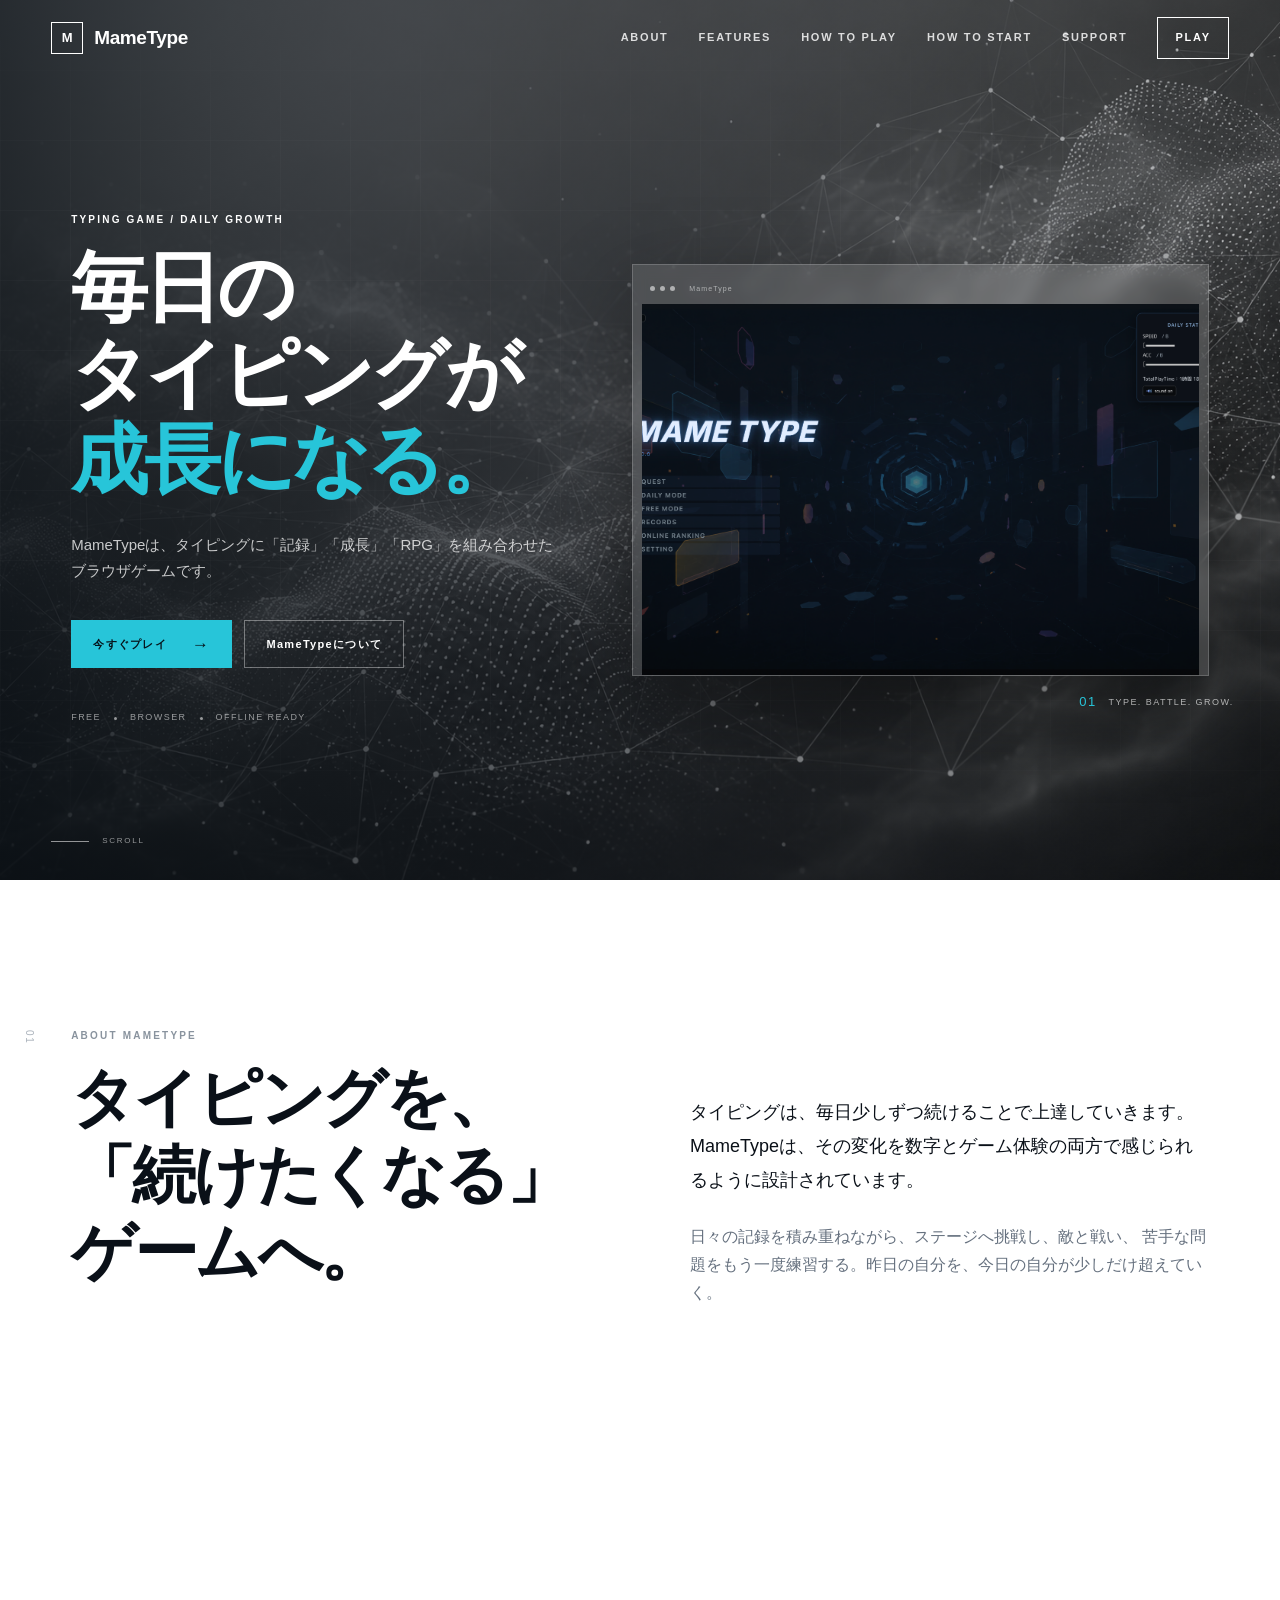
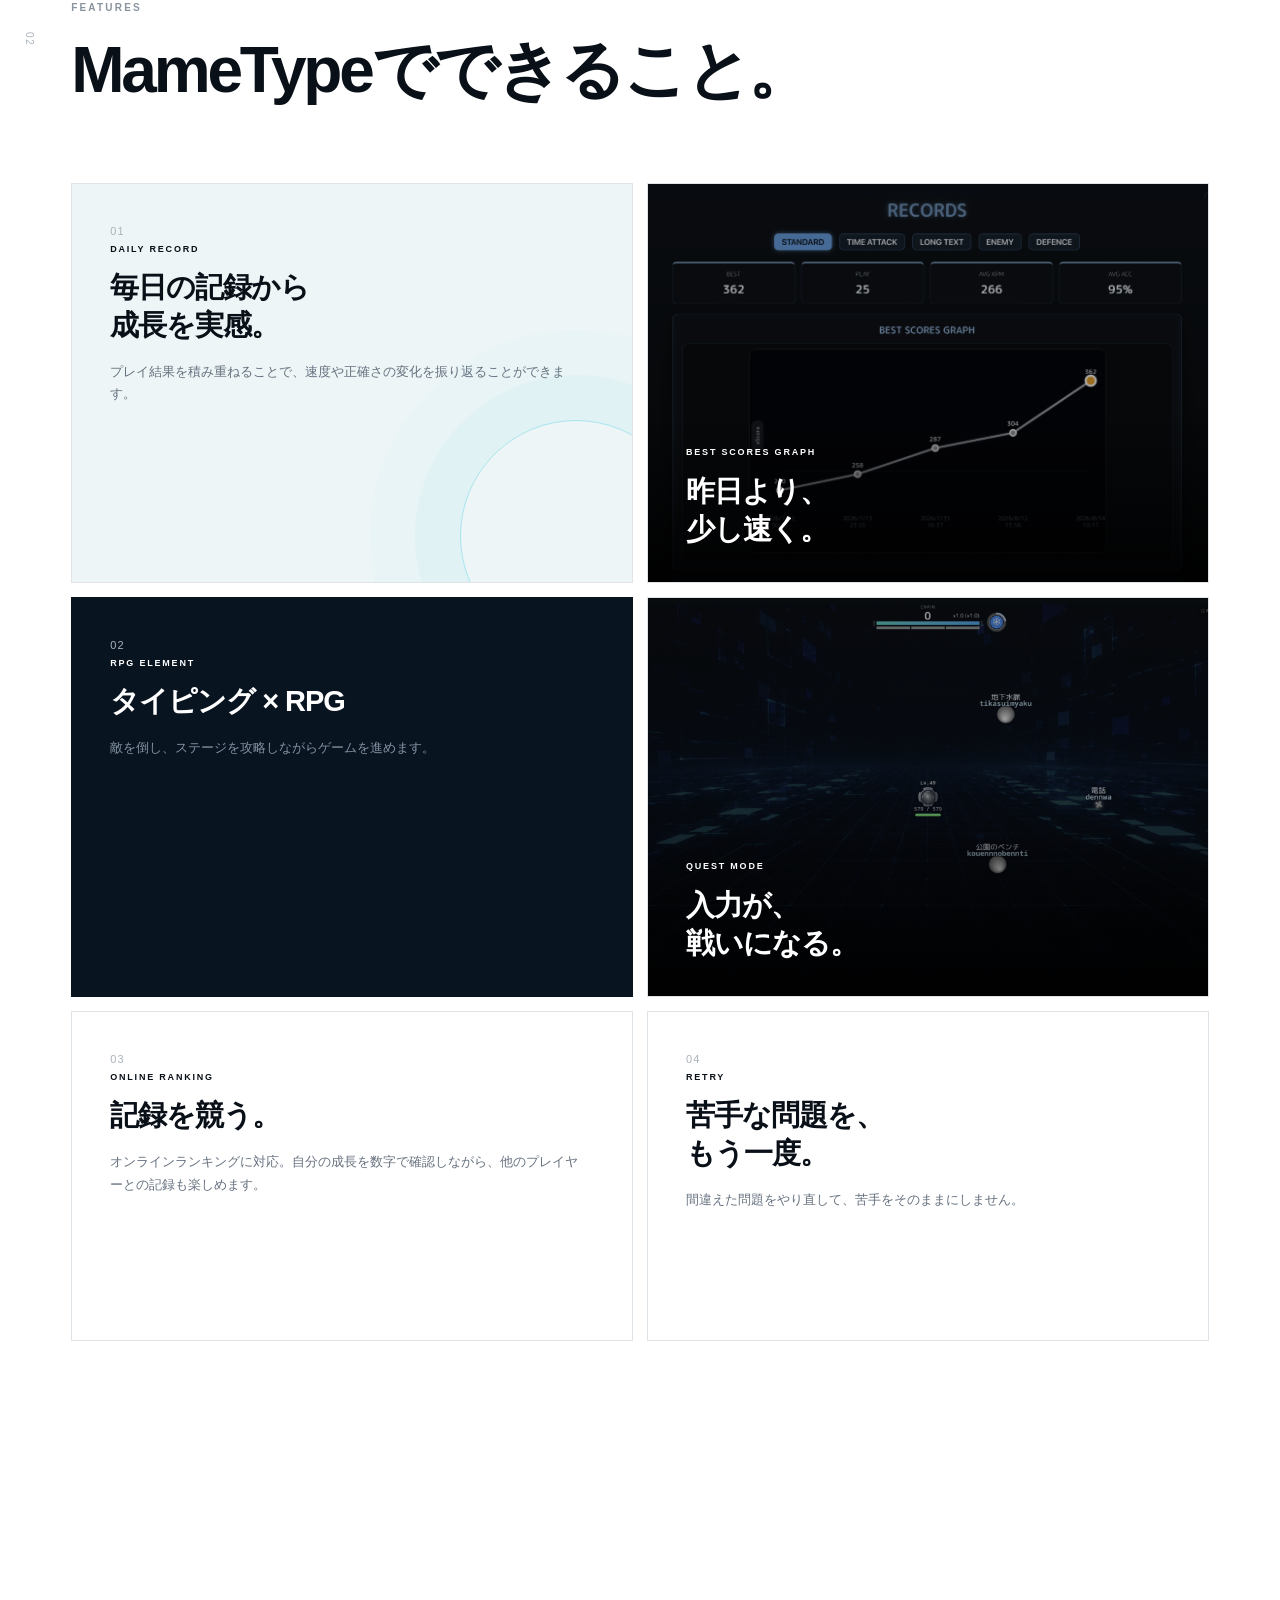
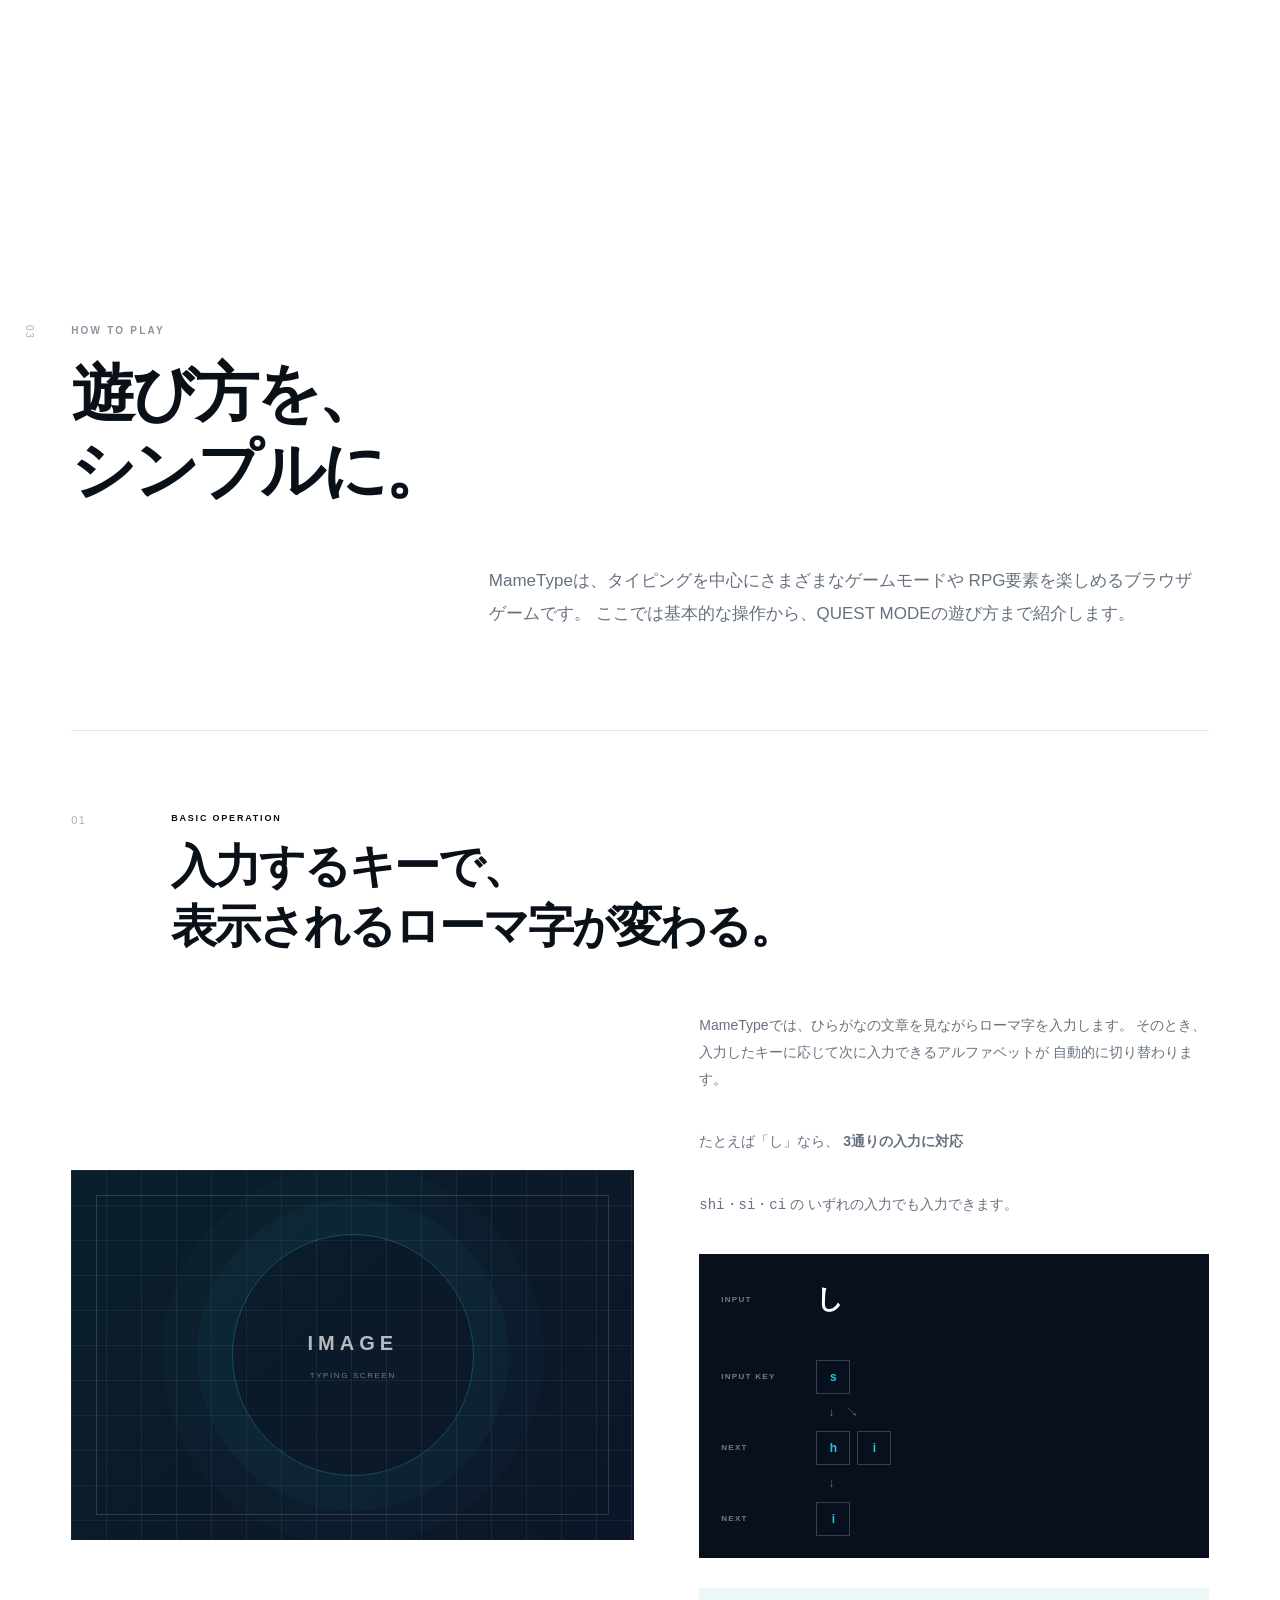
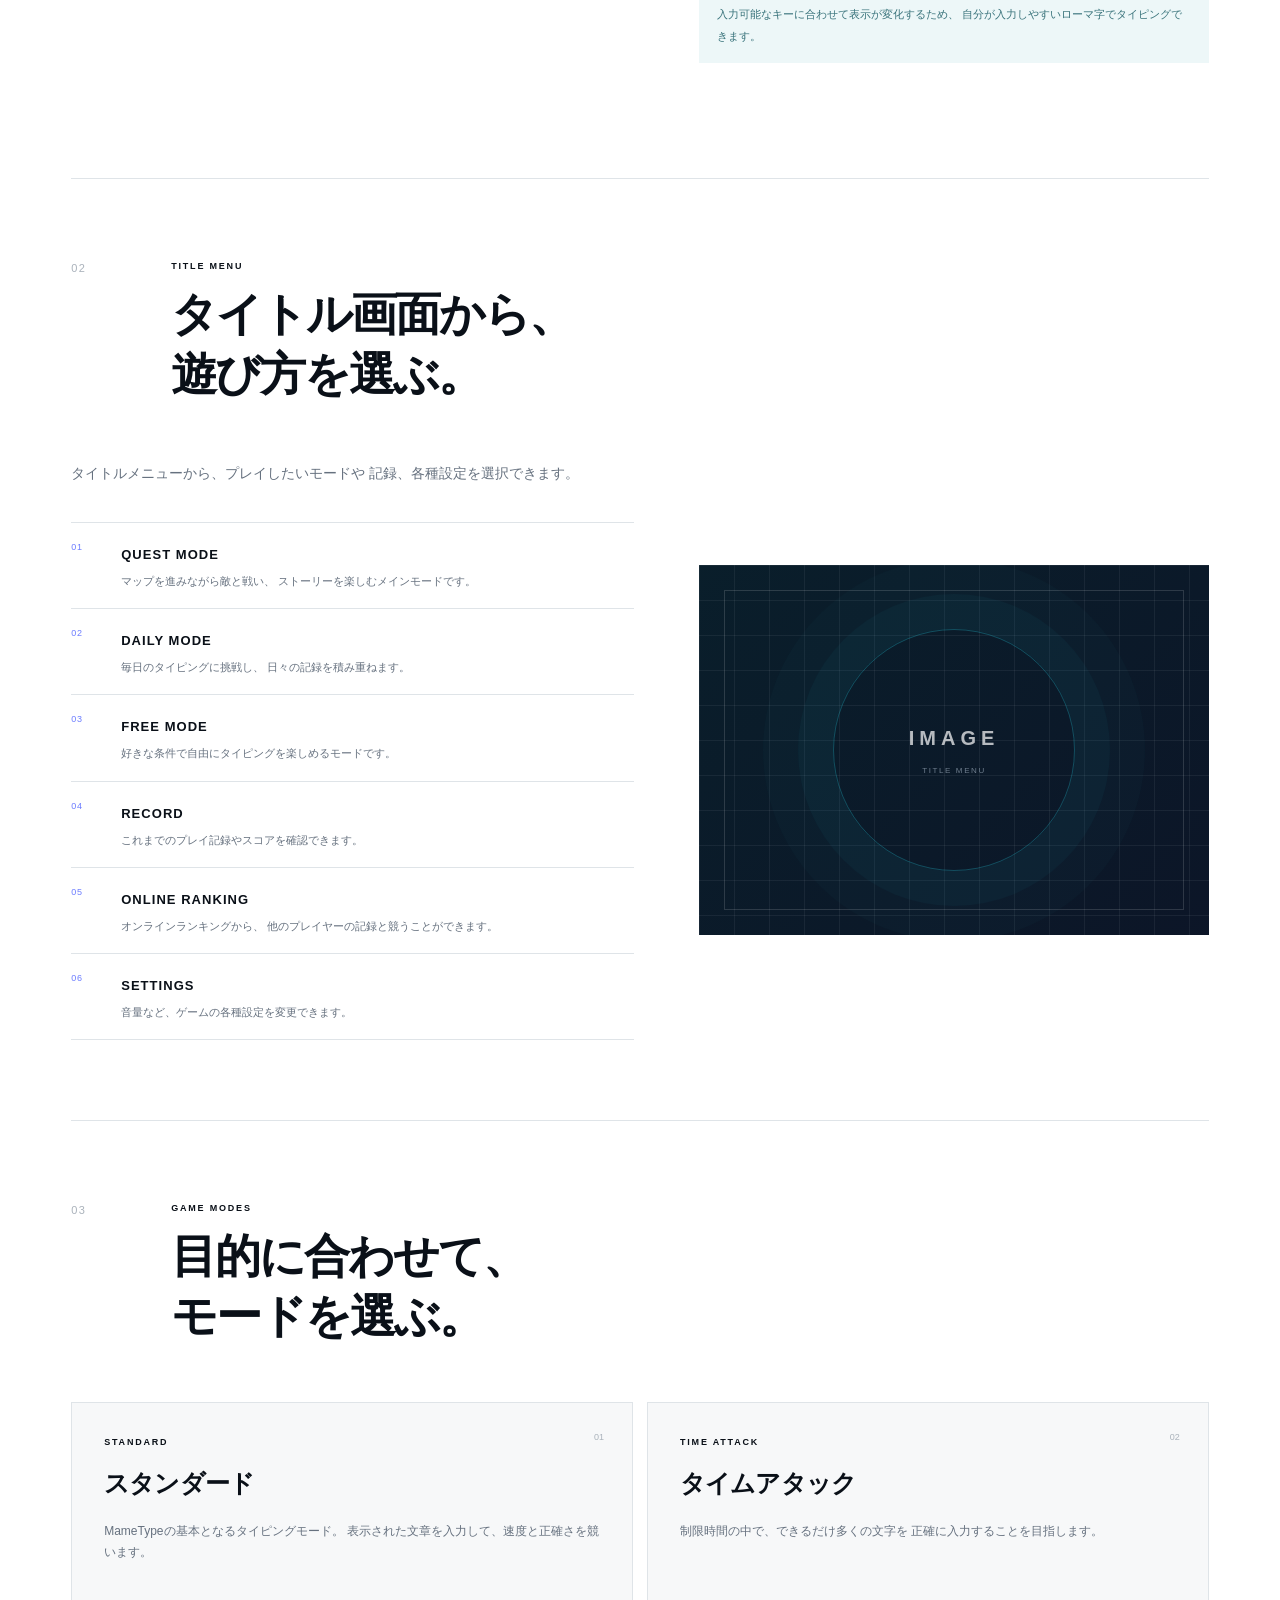
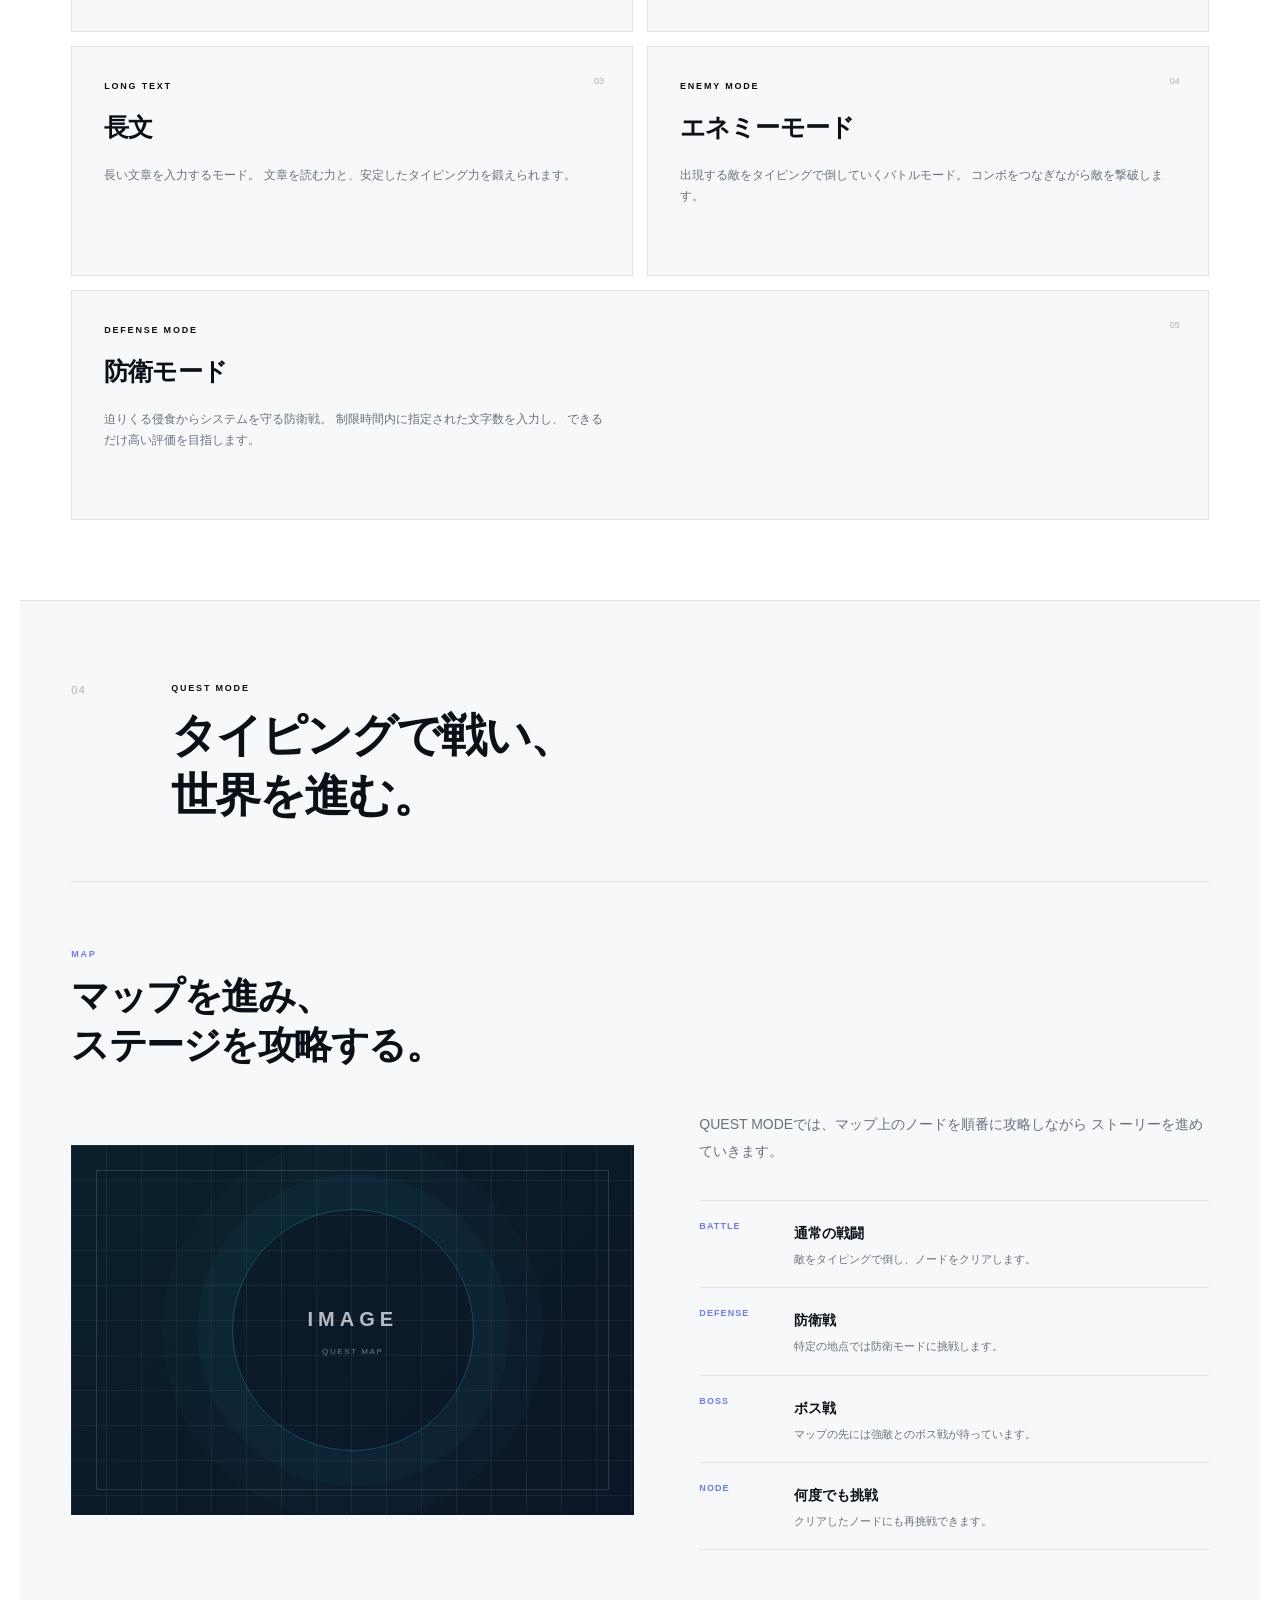
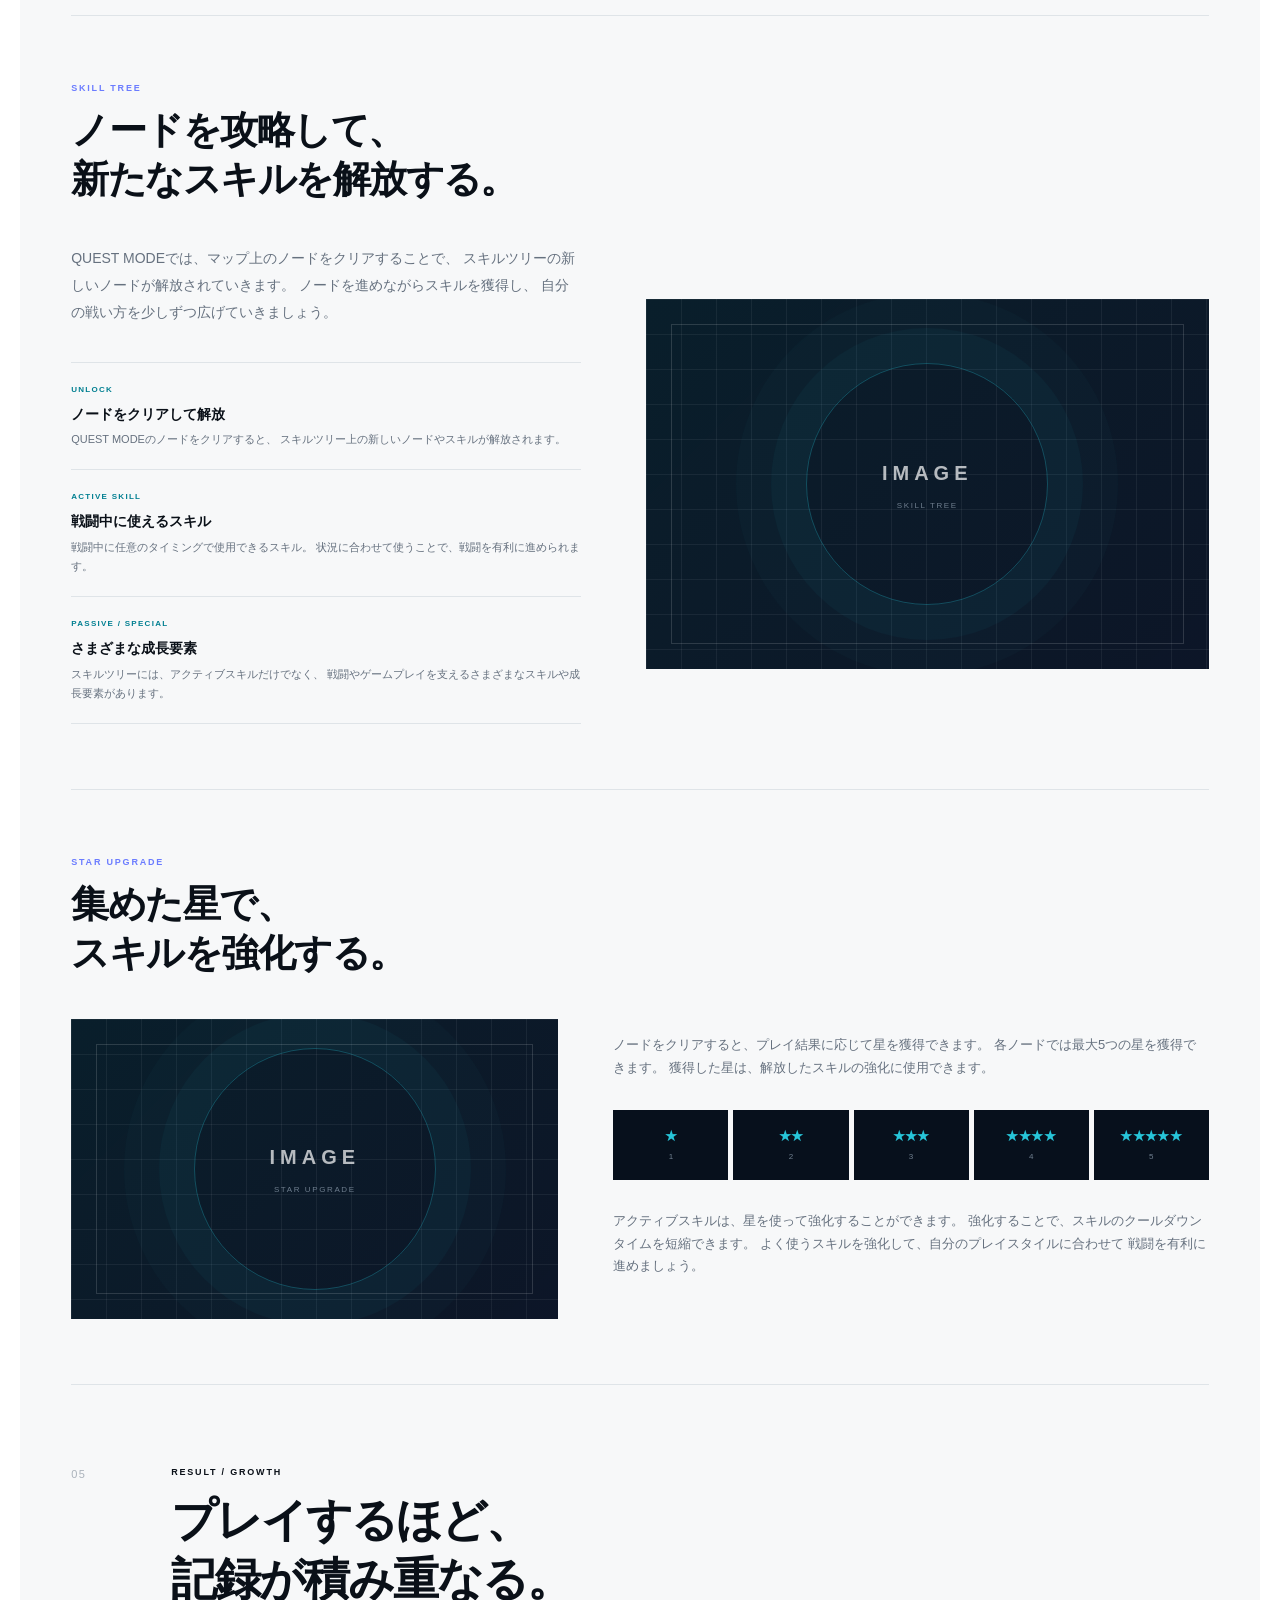
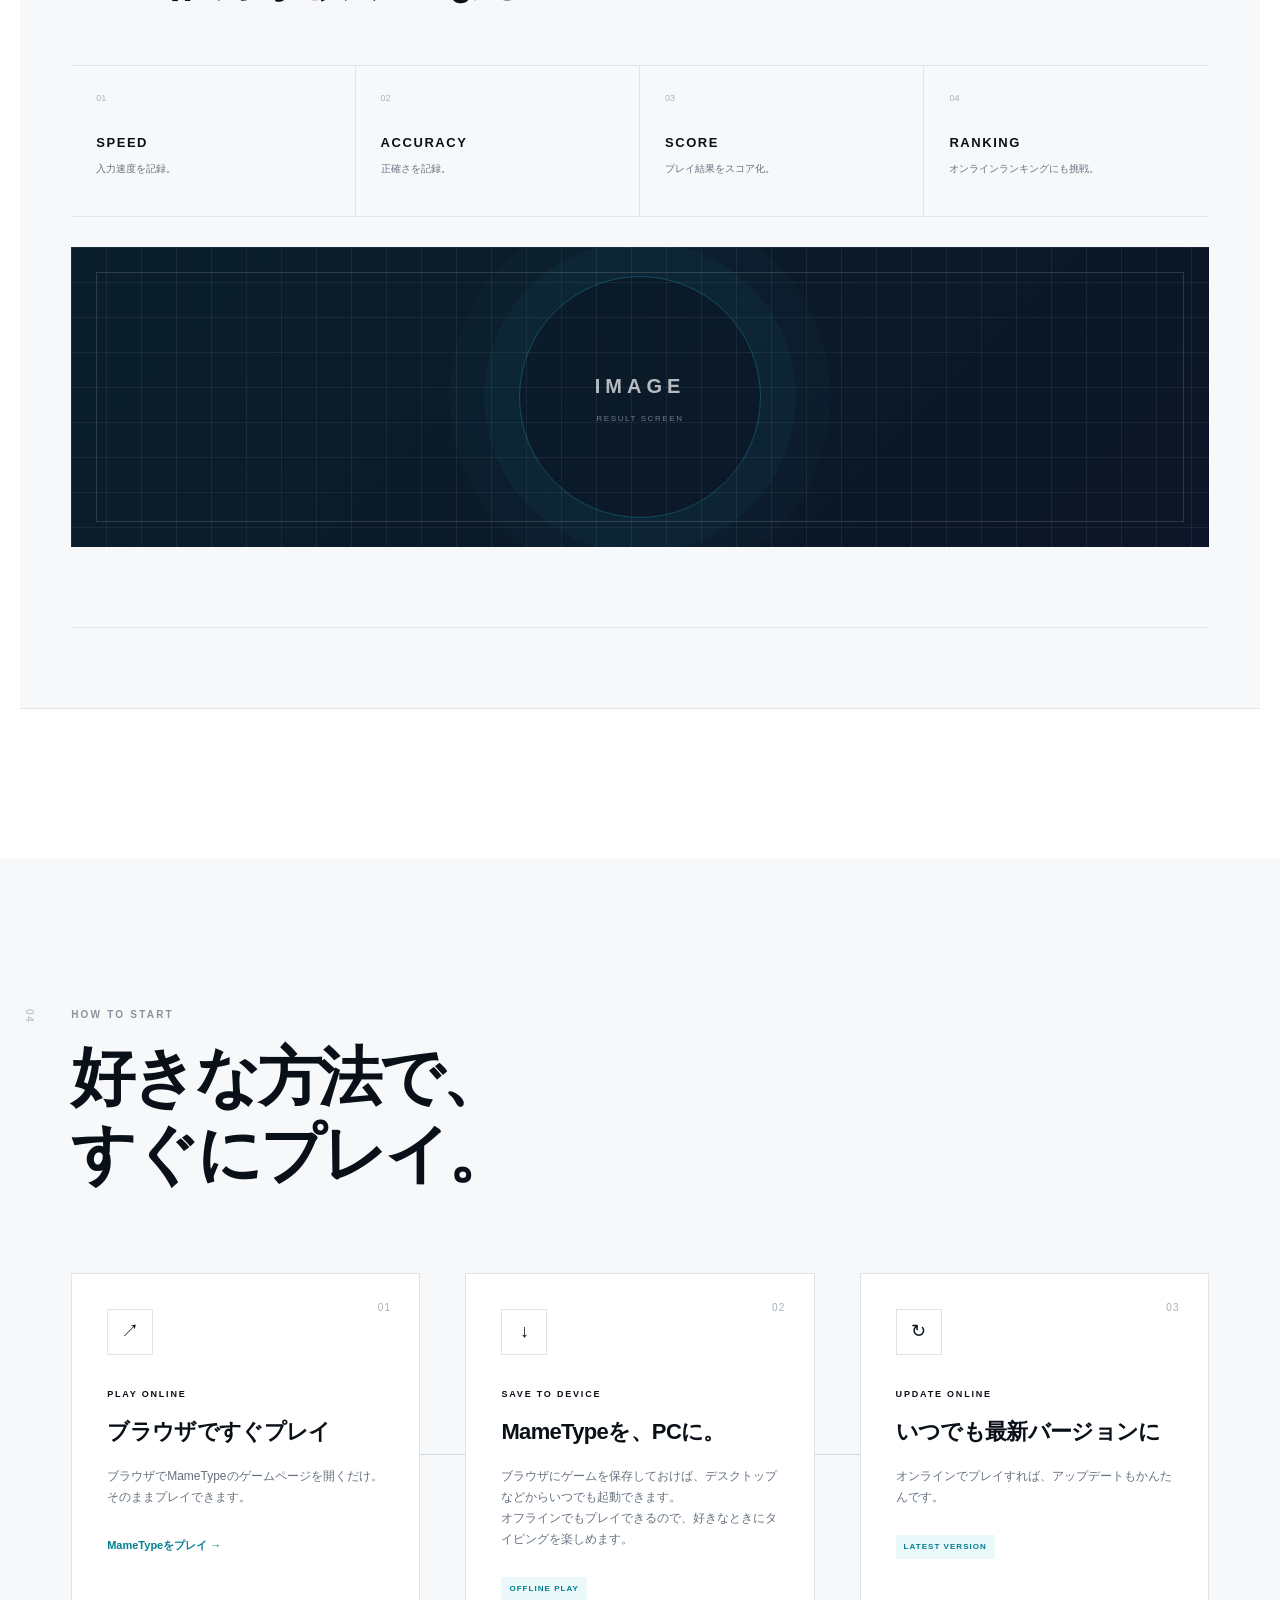
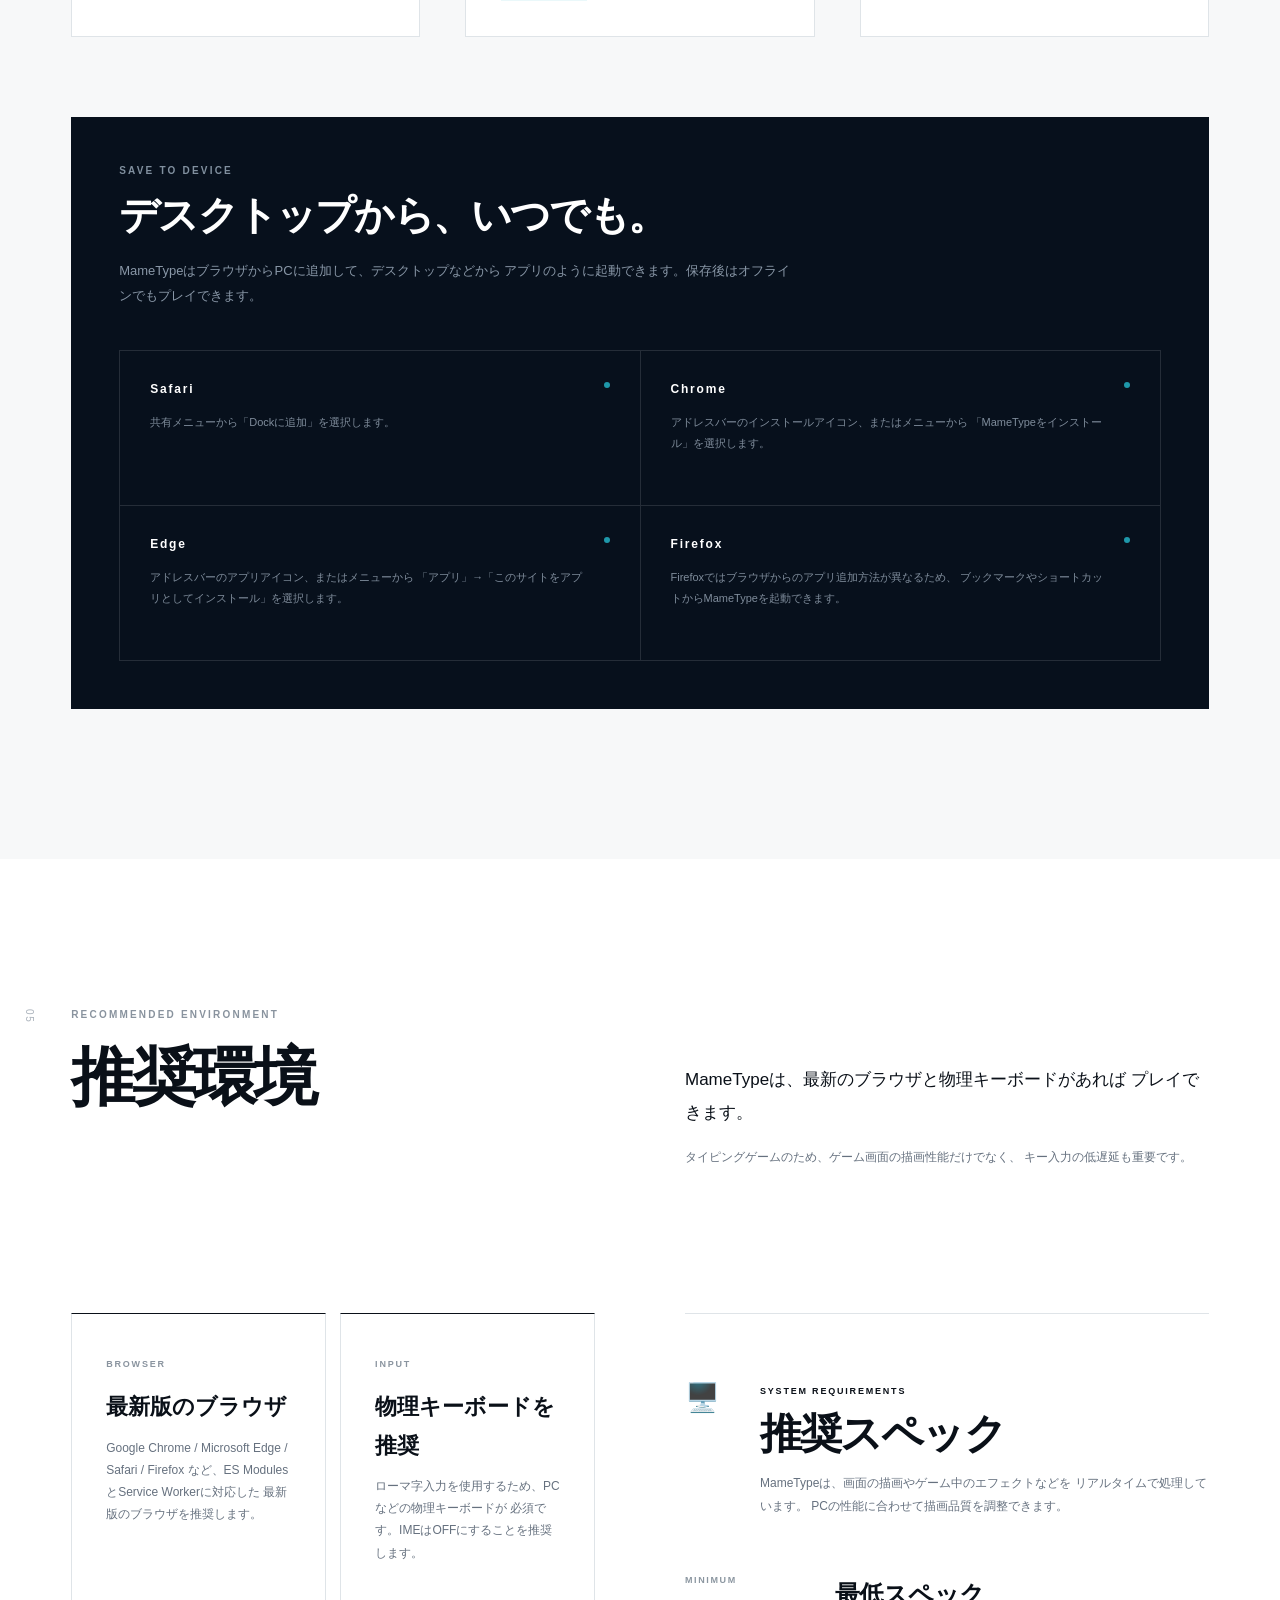
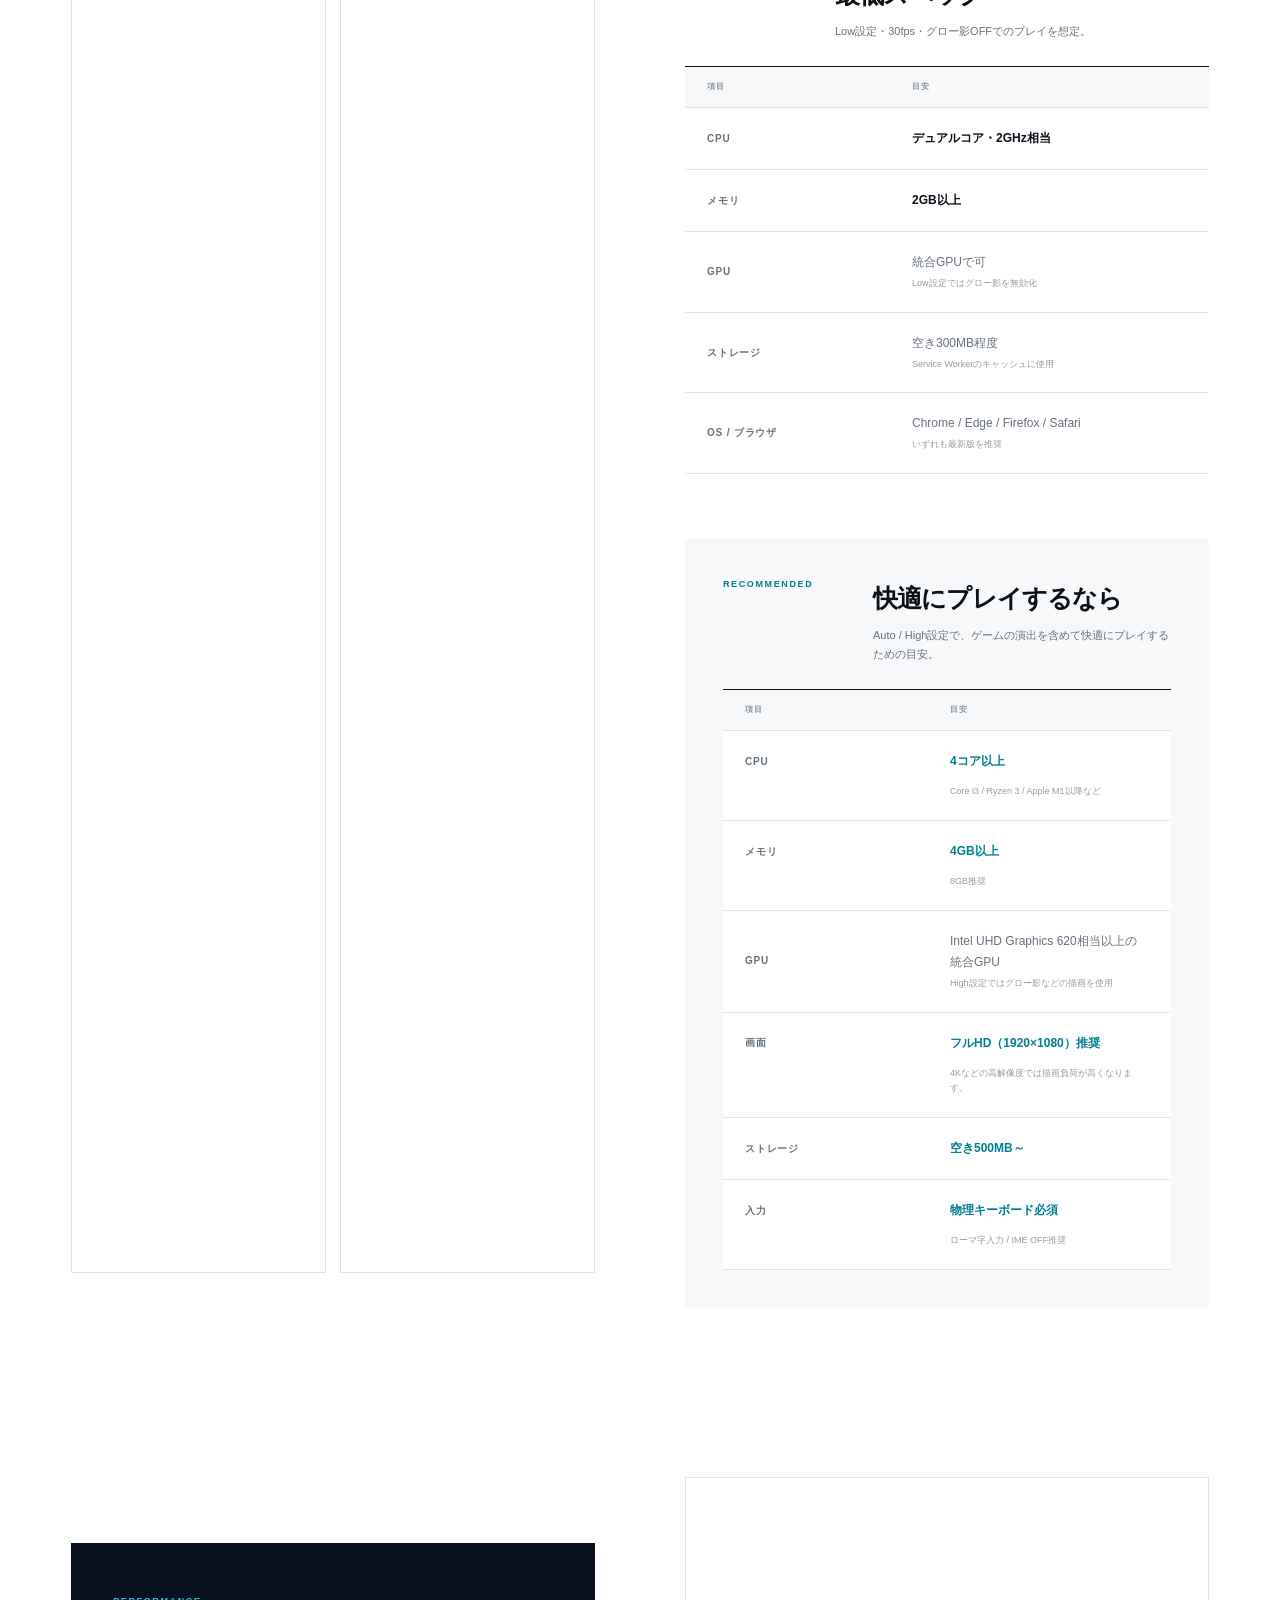
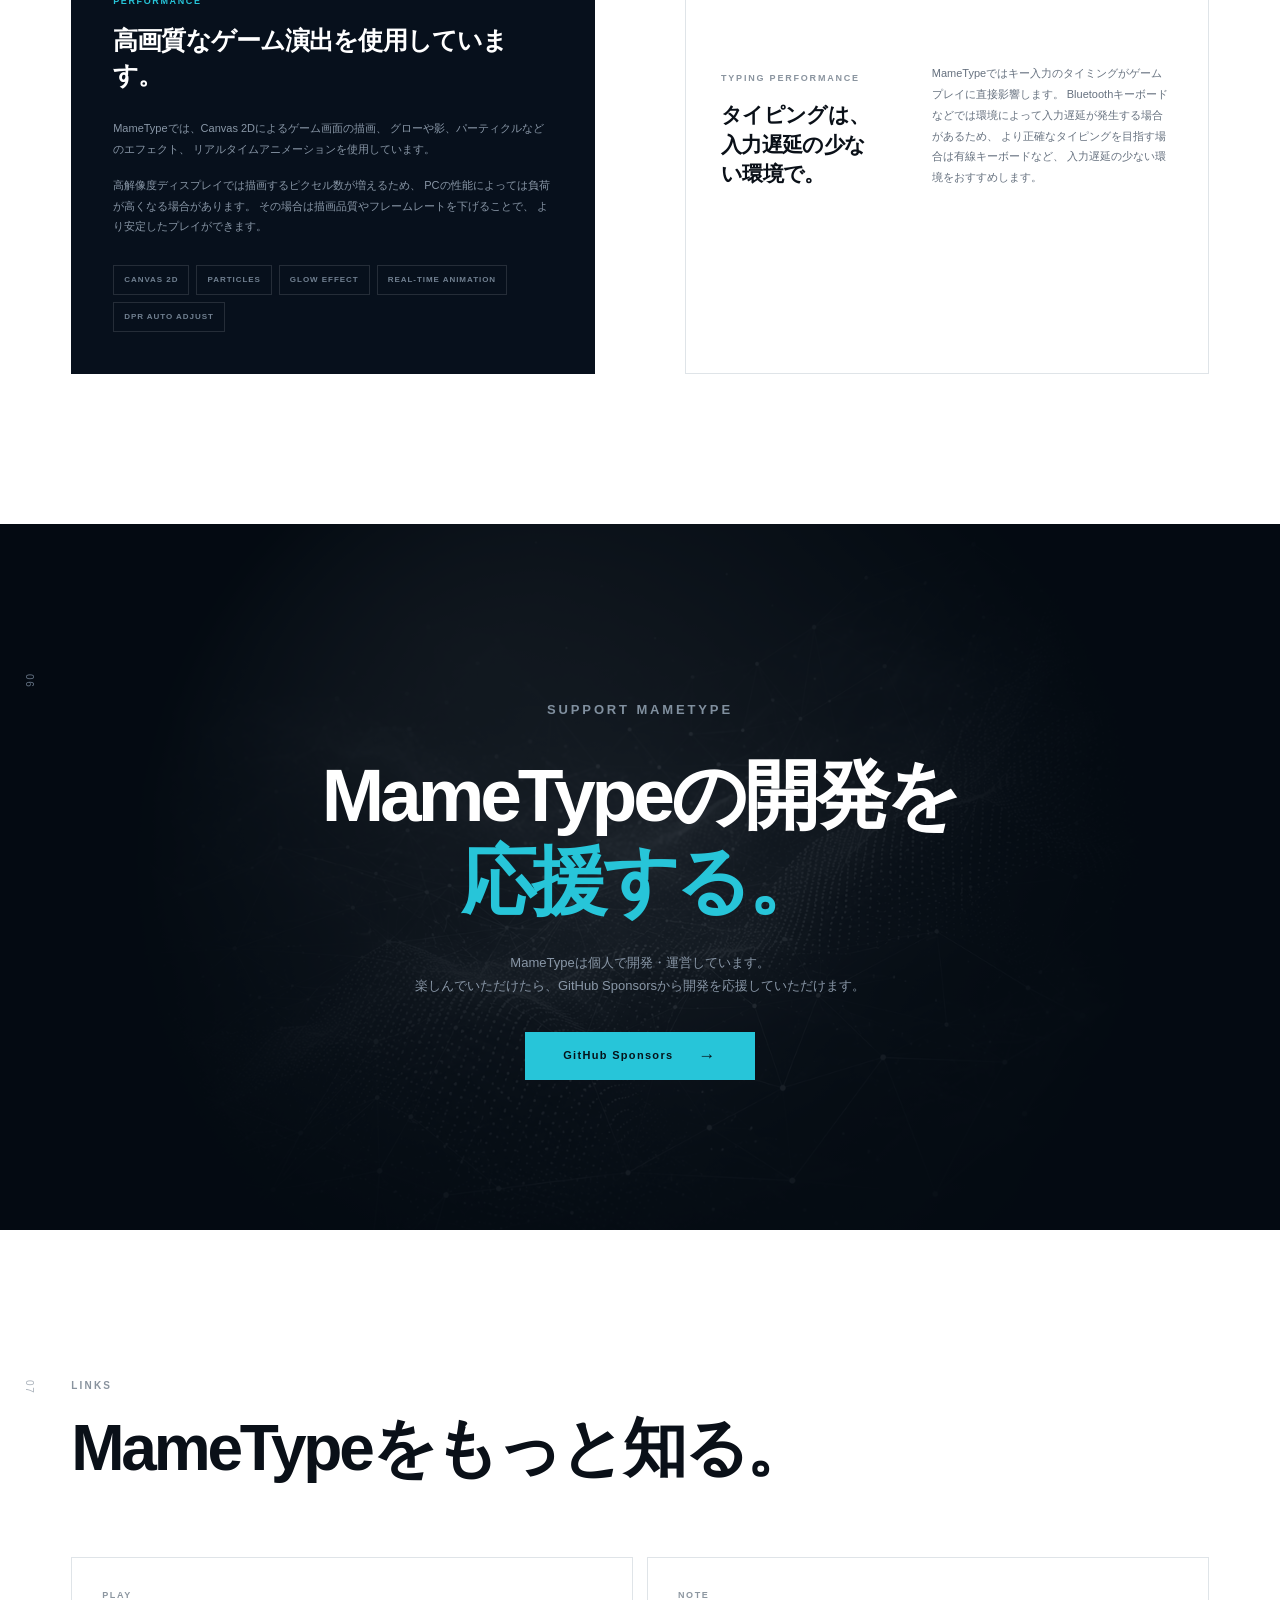
==== index.html @ 050124c8 "内容を大幅修正" ====
<!doctype html>
<html lang="ja">
<head>
  <meta charset="utf-8">
  <meta name="viewport" content="width=device-width, initial-scale=1">
  <meta name="theme-color" content="#08111f">
  <meta name="description" content="MameType — 毎日のタイピングが、成長になる。記録・RPG・オンラインランキング・オフラインプレイに対応したブラウザタイピングゲーム。">
  <title>MameType | 毎日のタイピングが、成長になる。</title>
  <link rel="stylesheet" href="style.css">
</head>
<body>
  <header class="site-header" id="top">
    <a class="brand" href="#top" aria-label="MameType home">
      <span class="brand-mark">M</span>
      <span>MameType</span>
    </a>
    <button class="menu-toggle" aria-label="メニューを開く" aria-expanded="false">
      <span></span><span></span>
    </button>
    <nav class="nav" aria-label="メインナビゲーション">
      <a href="#about">ABOUT</a>
      <a href="#features">FEATURES</a>
      <a href="#howto">HOW TO PLAY</a>
      <a href="#start">HOW TO START</a>
      <a href="#support">SUPPORT</a>
      <a class="nav-play" href="https://mameeeeekko.github.io/MameType/" target="_blank" rel="noopener">PLAY</a>
    </nav>
  </header>

  <main>
    <section class="hero">
      <div class="hero-bg"></div>
      <div class="hero-grid"></div>
      <div class="hero-inner">
        <div class="hero-copy reveal">
          <p class="eyebrow">TYPING GAME / DAILY GROWTH</p>
          <h1>毎日の<br>タイピングが<br><em>成長になる。</em></h1>
          <p class="hero-lead">
            MameTypeは、タイピングに「記録」「成長」「RPG」を組み合わせた
            ブラウザゲームです。
          </p>
          <div class="hero-actions">
            <a class="button button-primary" href="https://mameeeeekko.github.io/MameType/" target="_blank" rel="noopener">
              今すぐプレイ <span>→</span>
            </a>
            <a class="button button-ghost" href="#about">MameTypeについて</a>
          </div>
          <div class="hero-meta">
            <span>FREE</span><i></i><span>BROWSER</span><i></i><span>OFFLINE READY</span>
          </div>
        </div>

        <div class="hero-visual reveal delay-1">
          <div class="visual-frame">
            <div class="frame-bar">
              <span></span><span></span><span></span>
              <small>MameType</small>
            </div>
            <img src="assets/mametype-title.png" alt="MameType クエストモードのタイトル画面">
          </div>
          <div class="visual-caption">
            <span>01</span>
            <p>TYPE. BATTLE. GROW.</p>
          </div>
        </div>
      </div>
      <a class="scroll-cue" href="#about"><span></span>SCROLL</a>
    </section>

    <section class="intro section" id="about">
      <div class="section-number">01</div>
      <div class="section-heading reveal">
        <p class="eyebrow">ABOUT MAMETYPE</p>
        <h2>タイピングを、<br>「続けたくなる」<br>ゲームへ。</h2>
      </div>
      <div class="intro-copy reveal">
        <p class="lead">
          タイピングは、毎日少しずつ続けることで上達していきます。
          MameTypeは、その変化を数字とゲーム体験の両方で感じられるように設計されています。
        </p>
        <p>
          日々の記録を積み重ねながら、ステージへ挑戦し、敵と戦い、
          苦手な問題をもう一度練習する。昨日の自分を、今日の自分が少しだけ超えていく。
        </p>
      </div>
    </section>

    <section class="feature-section section" id="features">
      <div class="section-number">02</div>
      <div class="section-heading reveal">
        <p class="eyebrow">FEATURES</p>
        <h2>MameTypeでできること。</h2>
      </div>

      <div class="feature-grid">
        <article class="feature-card feature-large reveal">
          <div class="feature-index">01</div>
          <div>
            <p class="feature-label">DAILY RECORD</p>
            <h3>毎日の記録から<br>成長を実感。</h3>
            <p>プレイ結果を積み重ねることで、速度や正確さの変化を振り返ることができます。</p>
          </div>
        </article>

        <article class="feature-card image-card reveal">
          <img src="assets/mametype-records.png" alt="MameTypeのレコード画面">
          <div class="image-card-overlay">
            <p class="feature-label">BEST SCORES GRAPH</p>
            <h3>昨日より、<br>少し速く。</h3>
          </div>
        </article>

        <article class="feature-card dark reveal delay-1">
          <div class="feature-index">02</div>
          <p class="feature-label">RPG ELEMENT</p>
          <h3>タイピング × RPG</h3>
          <p>敵を倒し、ステージを攻略しながらゲームを進めます。</p>
        </article>

        <article class="feature-card image-card reveal">
          <img src="assets/mametype-battle.png" alt="MameTypeの戦闘画面">
          <div class="image-card-overlay">
            <p class="feature-label">QUEST MODE</p>
            <h3>入力が、<br>戦いになる。</h3>
          </div>
        </article>

        <article class="feature-card light reveal">
          <div class="feature-index">03</div>
          <p class="feature-label">ONLINE RANKING</p>
          <h3>記録を競う。</h3>
          <p>オンラインランキングに対応。自分の成長を数字で確認しながら、他のプレイヤーとの記録も楽しめます。</p>
        </article>

        <article class="feature-card outline reveal">
          <div class="feature-index">04</div>
          <p class="feature-label">RETRY</p>
          <h3>苦手な問題を、<br>もう一度。</h3>
          <p>間違えた問題をやり直して、苦手をそのままにしません。</p>
        </article>

        <article class="feature-card dark wide reveal">
          <div class="wide-copy">
            <div class="feature-index">05</div>
            <div>
              <p class="feature-label">BROWSER / OFFLINE</p>
              <h3>ブラウザから、気軽に。</h3>
              <p>インストール不要。ブラウザですぐにプレイできます。ゲームをブラウザに保存すれば、オフラインでも楽しめます。</p>
            </div>
          </div>
          <div class="status-lines">
            <span>ONLINE <b>READY</b></span>
            <span>OFFLINE <b>READY</b></span>
            <span>UPDATE <b>ONLINE</b></span>
          </div>
        </article>
      </div>
    </section>

<!-- =====================================================
     HOW TO PLAY
     ===================================================== -->

<section class="howto-section section" id="howto">
  <div class="section-number">03</div>

  <div class="section-heading reveal">
    <p class="eyebrow">HOW TO PLAY</p>
    <h2>遊び方を、<br>シンプルに。</h2>
  </div>

  <div class="howto-intro reveal">
    <p class="lead">
      MameTypeは、タイピングを中心にさまざまなゲームモードや
      RPG要素を楽しめるブラウザゲームです。
      ここでは基本的な操作から、QUEST MODEの遊び方まで紹介します。
    </p>
  </div>


  <!-- =====================================================
       01 BASIC OPERATION
       ===================================================== -->

  <div class="howto-block reveal">

    <div class="howto-block-heading">
      <span class="howto-index">01</span>
      <div>
        <p class="feature-label">BASIC OPERATION</p>
        <h3>入力するキーで、<br>表示されるローマ字が変わる。</h3>
      </div>
    </div>

    <div class="howto-content">

      <div class="howto-image placeholder-image">
        <div class="placeholder-screen">
          <span>IMAGE</span>
          <small>TYPING SCREEN</small>
        </div>
      </div>

      <div class="howto-text">

        <p>
          MameTypeでは、ひらがなの文章を見ながらローマ字を入力します。
          そのとき、入力したキーに応じて次に入力できるアルファベットが
          自動的に切り替わります。
        </p>

        <p>
          たとえば「し」なら、
        <strong>3通りの入力に対応</strong>
        <p>
          <code>shi</code>・<code>si</code>・<code>ci</code> の
          いずれの入力でも入力できます。
        </p>

        <div class="typing-demo">

          <div class="typing-demo-row">
            <span class="typing-demo-label">INPUT</span>
            <strong>し</strong>
          </div>

          <div class="typing-demo-arrow">　</div>

          <div class="typing-demo-row">
            <span class="typing-demo-label">INPUT KEY</span>
            <div class="typing-keys">
              <b>s</b>
            </div>
          </div>

          <div class="typing-demo-arrow">　↓　↘︎</div>

          <div class="typing-demo-row">
            <span class="typing-demo-label">NEXT</span>
            <div class="typing-keys">
              <b>h</b>
              <b>i</b>
            </div>
          </div>

          <div class="typing-demo-arrow">　↓　</div>

          <div class="typing-demo-row">
            <span class="typing-demo-label">NEXT</span>
            <div class="typing-keys">
              <b>i</b>
            </div>
          </div>

        </div>

        <p class="howto-note">
          入力可能なキーに合わせて表示が変化するため、
          自分が入力しやすいローマ字でタイピングできます。
        </p>

      </div>

    </div>
  </div>


  <!-- =====================================================
       02 TITLE MENU
       ===================================================== -->

  <div class="howto-block reveal">

    <div class="howto-block-heading">
      <span class="howto-index">02</span>
      <div>
        <p class="feature-label">TITLE MENU</p>
        <h3>タイトル画面から、<br>遊び方を選ぶ。</h3>
      </div>
    </div>

    <div class="howto-content">

      <div class="howto-text">

        <p>
          タイトルメニューから、プレイしたいモードや
          記録、各種設定を選択できます。
        </p>

        <div class="menu-list">

          <div class="menu-item">
            <span>01</span>
            <div>
              <strong>QUEST MODE</strong>
              <p>
                マップを進みながら敵と戦い、
                ストーリーを楽しむメインモードです。
              </p>
            </div>
          </div>

          <div class="menu-item">
            <span>02</span>
            <div>
              <strong>DAILY MODE</strong>
              <p>
                毎日のタイピングに挑戦し、
                日々の記録を積み重ねます。
              </p>
            </div>
          </div>

          <div class="menu-item">
            <span>03</span>
            <div>
              <strong>FREE MODE</strong>
              <p>
                好きな条件で自由にタイピングを楽しめるモードです。
              </p>
            </div>
          </div>

          <div class="menu-item">
            <span>04</span>
            <div>
              <strong>RECORD</strong>
              <p>
                これまでのプレイ記録やスコアを確認できます。
              </p>
            </div>
          </div>

          <div class="menu-item">
            <span>05</span>
            <div>
              <strong>ONLINE RANKING</strong>
              <p>
                オンラインランキングから、
                他のプレイヤーの記録と競うことができます。
              </p>
            </div>
          </div>

          <div class="menu-item">
            <span>06</span>
            <div>
              <strong>SETTINGS</strong>
              <p>
                音量など、ゲームの各種設定を変更できます。
              </p>
            </div>
          </div>

        </div>
      </div>

      <div class="howto-image placeholder-image">
        <div class="placeholder-screen">
          <span>IMAGE</span>
          <small>TITLE MENU</small>
        </div>
      </div>

    </div>
  </div>


  <!-- =====================================================
       03 GAME MODES
       ===================================================== -->

  <div class="howto-block reveal">

    <div class="howto-block-heading">
      <span class="howto-index">03</span>
      <div>
        <p class="feature-label">GAME MODES</p>
        <h3>目的に合わせて、<br>モードを選ぶ。</h3>
      </div>
    </div>

    <div class="mode-grid">

      <article class="mode-card">
        <span class="mode-no">01</span>
        <p class="feature-label">STANDARD</p>
        <h4>スタンダード</h4>
        <p>
          MameTypeの基本となるタイピングモード。
          表示された文章を入力して、速度と正確さを競います。
        </p>
      </article>

      <article class="mode-card">
        <span class="mode-no">02</span>
        <p class="feature-label">TIME ATTACK</p>
        <h4>タイムアタック</h4>
        <p>
          制限時間の中で、できるだけ多くの文字を
          正確に入力することを目指します。
        </p>
      </article>

      <article class="mode-card">
        <span class="mode-no">03</span>
        <p class="feature-label">LONG TEXT</p>
        <h4>長文</h4>
        <p>
          長い文章を入力するモード。
          文章を読む力と、安定したタイピング力を鍛えられます。
        </p>
      </article>

      <article class="mode-card">
        <span class="mode-no">04</span>
        <p class="feature-label">ENEMY MODE</p>
        <h4>エネミーモード</h4>
        <p>
          出現する敵をタイピングで倒していくバトルモード。
          コンボをつなぎながら敵を撃破します。
        </p>
      </article>

      <article class="mode-card mode-card-wide">
        <span class="mode-no">05</span>
        <p class="feature-label">DEFENSE MODE</p>
        <h4>防衛モード</h4>
        <p>
          迫りくる侵食からシステムを守る防衛戦。
          制限時間内に指定された文字数を入力し、
          できるだけ高い評価を目指します。
        </p>
      </article>

    </div>
  </div>


  <!-- =====================================================
       04 QUEST MODE
       ===================================================== -->

  <div class="howto-block quest-howto reveal">

    <div class="howto-block-heading">
      <span class="howto-index">04</span>
      <div>
        <p class="feature-label">QUEST MODE</p>
        <h3>タイピングで戦い、<br>世界を進む。</h3>
      </div>
    </div>


    <!-- MAP -->

    <div class="quest-subsection">

      <div class="quest-subheading">
        <span>MAP</span>
        <h4>マップを進み、<br>ステージを攻略する。</h4>
      </div>

      <div class="howto-content">

        <div class="howto-image placeholder-image">
          <div class="placeholder-screen">
            <span>IMAGE</span>
            <small>QUEST MAP</small>
          </div>
        </div>

        <div class="howto-text">

          <p>
            QUEST MODEでは、マップ上のノードを順番に攻略しながら
            ストーリーを進めていきます。
          </p>

          <div class="quest-points">

            <div class="quest-point">
              <span>BATTLE</span>
              <div>
                <strong>通常の戦闘</strong>
                <p>
                  敵をタイピングで倒し、ノードをクリアします。
                </p>
              </div>
            </div>

            <div class="quest-point">
              <span>DEFENSE</span>
              <div>
                <strong>防衛戦</strong>
                <p>
                  特定の地点では防衛モードに挑戦します。
                </p>
              </div>
            </div>

            <div class="quest-point">
              <span>BOSS</span>
              <div>
                <strong>ボス戦</strong>
                <p>
                  マップの先には強敵とのボス戦が待っています。
                </p>
              </div>
            </div>

            <div class="quest-point">
              <span>NODE</span>
              <div>
                <strong>何度でも挑戦</strong>
                <p>
                  クリアしたノードにも再挑戦できます。
                </p>
              </div>
            </div>

          </div>

        </div>

      </div>

    </div>


   <!-- =====================================================
     SKILL TREE
     ===================================================== -->

<div class="quest-subsection">

  <div class="quest-subheading">
    <span>SKILL TREE</span>
    <h4>ノードを攻略して、<br>新たなスキルを解放する。</h4>
  </div>

  <div class="howto-content reverse">

    <div class="howto-text">

      <p>
        QUEST MODEでは、マップ上のノードをクリアすることで、
        スキルツリーの新しいノードが解放されていきます。
        ノードを進めながらスキルを獲得し、
        自分の戦い方を少しずつ広げていきましょう。
      </p>

      <div class="skill-feature-list">

        <div>
          <span>UNLOCK</span>
          <strong>ノードをクリアして解放</strong>
          <p>
            QUEST MODEのノードをクリアすると、
            スキルツリー上の新しいノードやスキルが解放されます。
          </p>
        </div>

        <div>
          <span>ACTIVE SKILL</span>
          <strong>戦闘中に使えるスキル</strong>
          <p>
            戦闘中に任意のタイミングで使用できるスキル。
            状況に合わせて使うことで、戦闘を有利に進められます。
          </p>
        </div>

        <div>
          <span>PASSIVE / SPECIAL</span>
          <strong>さまざまな成長要素</strong>
          <p>
            スキルツリーには、アクティブスキルだけでなく、
            戦闘やゲームプレイを支えるさまざまなスキルや成長要素があります。
          </p>
        </div>

      </div>

    </div>

    <div class="howto-image placeholder-image">
      <div class="placeholder-screen">
        <span>IMAGE</span>
        <small>SKILL TREE</small>
      </div>
    </div>


  </div>

</div>

<!-- =====================================================
     STAR UPGRADE
     ===================================================== -->

<div class="quest-subsection">

  <div class="quest-subheading">
    <span>STAR UPGRADE</span>
    <h4>集めた星で、<br>スキルを強化する。</h4>
  </div>

  <div class="star-growth">

    <div class="star-growth-image placeholder-image">
      <div class="placeholder-screen">
        <span>IMAGE</span>
        <small>STAR UPGRADE</small>
      </div>
    </div>

    <div class="star-growth-copy">

        <p>
          ノードをクリアすると、プレイ結果に応じて星を獲得できます。
          各ノードでは最大5つの星を獲得できます。
          獲得した星は、解放したスキルの強化に使用できます。
        </p>

        <div class="star-levels">

          <div>
            <b>★</b>
            <span>1</span>
          </div>

          <div>
            <b>★★</b>
            <span>2</span>
          </div>

          <div>
            <b>★★★</b>
            <span>3</span>
          </div>

          <div>
            <b>★★★★</b>
            <span>4</span>
          </div>

          <div>
            <b>★★★★★</b>
            <span>5</span>
          </div>

        </div>

        <p>
          アクティブスキルは、星を使って強化することができます。
          強化することで、スキルのクールダウンタイムを短縮できます。
          よく使うスキルを強化して、自分のプレイスタイルに合わせて
          戦闘を有利に進めましょう。
        </p>

    </div>

  </div>

</div>


  <!-- =====================================================
       05 RESULT / GROWTH
       ===================================================== -->

  <div class="howto-block result-howto reveal">

    <div class="howto-block-heading">
      <span class="howto-index">05</span>
      <div>
        <p class="feature-label">RESULT / GROWTH</p>
        <h3>プレイするほど、<br>記録が積み重なる。</h3>
      </div>
    </div>

    <div class="result-grid">

      <div class="result-card">
        <span>01</span>
        <strong>SPEED</strong>
        <p>入力速度を記録。</p>
      </div>

      <div class="result-card">
        <span>02</span>
        <strong>ACCURACY</strong>
        <p>正確さを記録。</p>
      </div>

      <div class="result-card">
        <span>03</span>
        <strong>SCORE</strong>
        <p>プレイ結果をスコア化。</p>
      </div>

      <div class="result-card">
        <span>04</span>
        <strong>RANKING</strong>
        <p>オンラインランキングにも挑戦。</p>
      </div>

    </div>

    <div class="result-image placeholder-image">
      <div class="placeholder-screen">
        <span>IMAGE</span>
        <small>RESULT SCREEN</small>
      </div>
    </div>

  </div>

</section>


    <section class="start-section section" id="start">
      <div class="section-number">04</div>
      <div class="section-heading reveal">
        <p class="eyebrow">HOW TO START</p>
        <h2>好きな方法で、<br>すぐにプレイ。</h2>
      </div>

      <div class="start-flow">
        <article class="start-step reveal">
          <span class="step-no">01</span>
          <div class="step-icon">↗</div>
          <p class="feature-label">PLAY ONLINE</p>
          <h3>ブラウザですぐプレイ</h3>
          <p>ブラウザでMameTypeのゲームページを開くだけ。そのままプレイできます。</p>
          <a href="https://mameeeeekko.github.io/MameType/" target="_blank" rel="noopener">MameTypeをプレイ →</a>
        </article>

        <div class="flow-line"></div>

        <article class="start-step reveal delay-1">
          <span class="step-no">02</span>
          <div class="step-icon">↓</div>
          <p class="feature-label">SAVE TO DEVICE</p>
          <h3>MameTypeを、PCに。</h3>
          <p>ブラウザにゲームを保存しておけば、デスクトップなどからいつでも起動できます。<br>オフラインでもプレイできるので、好きなときにタイピングを楽しめます。</p>
          <span class="step-note">OFFLINE PLAY</span>
        </article>

        <div class="flow-line"></div>

        <article class="start-step reveal delay-2">
          <span class="step-no">03</span>
          <div class="step-icon">↻</div>
          <p class="feature-label">UPDATE ONLINE</p>
          <h3>いつでも最新バージョンに</h3>
          <p>オンラインでプレイすれば、アップデートもかんたんです。</p>
          <span class="step-note">LATEST VERSION</span>
        </article>
      </div>

      <div class="install-guide reveal">
        <div class="install-guide-heading">
          <p class="eyebrow">SAVE TO DEVICE</p>
          <h3>デスクトップから、いつでも。</h3>
          <p>
            MameTypeはブラウザからPCに追加して、デスクトップなどから
            アプリのように起動できます。保存後はオフラインでもプレイできます。
          </p>
        </div>

        <div class="browser-guides">

          <div class="browser-guide">
            <strong>Safari</strong>
            <p>
              共有メニューから「Dockに追加」を選択します。
            </p>
          </div>

          <div class="browser-guide">
            <strong>Chrome</strong>
            <p>
              アドレスバーのインストールアイコン、またはメニューから
              「MameTypeをインストール」を選択します。
            </p>
          </div>

          <div class="browser-guide">
            <strong>Edge</strong>
            <p>
              アドレスバーのアプリアイコン、またはメニューから
              「アプリ」→「このサイトをアプリとしてインストール」を選択します。
            </p>
          </div>

          <div class="browser-guide">
            <strong>Firefox</strong>
            <p>
              Firefoxではブラウザからのアプリ追加方法が異なるため、
              ブックマークやショートカットからMameTypeを起動できます。
            </p>
          </div>

        </div>
      </div>
    </section>

    <section class="environment section">
  <div class="section-number">05</div>

  <div class="environment-inner">

    <div class="section-heading reveal">
      <p class="eyebrow">RECOMMENDED ENVIRONMENT</p>
      <h2>推奨環境</h2>
    </div>

    <div class="environment-intro reveal">
      <p class="lead">
        MameTypeは、最新のブラウザと物理キーボードがあれば
        プレイできます。
      </p>
      <p>
        タイピングゲームのため、ゲーム画面の描画性能だけでなく、
        キー入力の低遅延も重要です。
      </p>
    </div>

    <!-- Browser / Input -->

    <div class="environment-basics reveal">

      <div class="env-card">
        <span class="env-label">BROWSER</span>
        <h3>最新版のブラウザ</h3>
        <p>
          Google Chrome / Microsoft Edge / Safari / Firefox
          など、ES ModulesとService Workerに対応した
          最新版のブラウザを推奨します。
        </p>
      </div>

      <div class="env-card">
        <span class="env-label">INPUT</span>
        <h3>物理キーボードを推奨</h3>
        <p>
          ローマ字入力を使用するため、PCなどの物理キーボードが
          必須です。IMEはOFFにすることを推奨します。
        </p>
      </div>

    </div>


    <!-- Recommended Specs -->

    <div class="spec-section reveal">

      <div class="spec-heading">
        <span class="spec-icon">🖥️</span>
        <div>
          <p class="feature-label">SYSTEM REQUIREMENTS</p>
          <h3>推奨スペック</h3>
          <p>
            MameTypeは、画面の描画やゲーム中のエフェクトなどを
            リアルタイムで処理しています。
            PCの性能に合わせて描画品質を調整できます。
          </p>
        </div>
      </div>


      <!-- Minimum -->

      <div class="spec-block">

        <div class="spec-block-heading">
          <span class="spec-level">MINIMUM</span>
          <div>
            <h4>最低スペック</h4>
            <p>
              Low設定・30fps・グロー影OFFでのプレイを想定。
            </p>
          </div>
        </div>

        <div class="spec-table">

          <div class="spec-row spec-header">
            <strong>項目</strong>
            <strong>目安</strong>
          </div>

          <div class="spec-row">
            <span>CPU</span>
            <strong>デュアルコア・2GHz相当</strong>
          </div>

          <div class="spec-row">
            <span>メモリ</span>
            <strong>2GB以上</strong>
          </div>

          <div class="spec-row">
            <span>GPU</span>
            <span>統合GPUで可<br><small>Low設定ではグロー影を無効化</small></span>
          </div>

          <div class="spec-row">
            <span>ストレージ</span>
            <span>空き300MB程度<br><small>Service Workerのキャッシュに使用</small></span>
          </div>

          <div class="spec-row">
            <span>OS / ブラウザ</span>
            <span>
              Chrome / Edge / Firefox / Safari<br>
              <small>いずれも最新版を推奨</small>
            </span>
          </div>

        </div>

      </div>


      <!-- Recommended -->

      <div class="spec-block spec-block-recommended">

        <div class="spec-block-heading">
          <span class="spec-level">RECOMMENDED</span>
          <div>
            <h4>快適にプレイするなら</h4>
            <p>
              Auto / High設定で、ゲームの演出を含めて快適にプレイするための目安。
            </p>
          </div>
        </div>

        <div class="spec-table">

          <div class="spec-row spec-header">
            <strong>項目</strong>
            <strong>目安</strong>
          </div>

          <div class="spec-row">
            <span>CPU</span>
            <strong>4コア以上</strong>
            <span class="spec-sub">
              Core i3 / Ryzen 3 / Apple M1以降など
            </span>
          </div>

          <div class="spec-row">
            <span>メモリ</span>
            <strong>4GB以上</strong>
            <span class="spec-sub">8GB推奨</span>
          </div>

          <div class="spec-row">
            <span>GPU</span>
            <span>
              Intel UHD Graphics 620相当以上の<br>
              統合GPU
              <small>High設定ではグロー影などの描画を使用</small>
            </span>
          </div>

          <div class="spec-row">
            <span>画面</span>
            <strong>フルHD（1920×1080）推奨</strong>
            <span class="spec-sub">
              4Kなどの高解像度では描画負荷が高くなります。
            </span>
          </div>

          <div class="spec-row">
            <span>ストレージ</span>
            <strong>空き500MB～</strong>
          </div>

          <div class="spec-row">
            <span>入力</span>
            <strong>物理キーボード必須</strong>
            <span class="spec-sub">
              ローマ字入力 / IME OFF推奨
            </span>
          </div>

        </div>

      </div>

    </div>


    <!-- Performance -->

    <div class="environment-note reveal">

      <div class="environment-note-heading">
        <span>PERFORMANCE</span>
        <h3>高画質なゲーム演出を使用しています。</h3>
      </div>

      <p>
        MameTypeでは、Canvas 2Dによるゲーム画面の描画、
        グローや影、パーティクルなどのエフェクト、
        リアルタイムアニメーションを使用しています。
      </p>

      <p>
        高解像度ディスプレイでは描画するピクセル数が増えるため、
        PCの性能によっては負荷が高くなる場合があります。
        その場合は描画品質やフレームレートを下げることで、
        より安定したプレイができます。
      </p>

      <div class="performance-tags">
        <span>CANVAS 2D</span>
        <span>PARTICLES</span>
        <span>GLOW EFFECT</span>
        <span>REAL-TIME ANIMATION</span>
        <span>DPR AUTO ADJUST</span>
      </div>

    </div>


    <!-- Typing note -->

    <div class="environment-typing reveal">

      <div>
        <span class="env-label">TYPING PERFORMANCE</span>
        <h3>タイピングは、入力遅延の少ない環境で。</h3>
      </div>

      <p>
        MameTypeではキー入力のタイミングがゲームプレイに直接影響します。
        Bluetoothキーボードなどでは環境によって入力遅延が発生する場合があるため、
        より正確なタイピングを目指す場合は有線キーボードなど、
        入力遅延の少ない環境をおすすめします。
      </p>

    </div>

  </div>
</section>

    <section class="support-section section" id="support">
      <div class="support-bg"></div>
      <div class="section-number">06</div>
      <div class="support-inner reveal">
        <p class="eyebrow">SUPPORT MAMETYPE</p>
        <h2>MameTypeの開発を<br><em>応援する。</em></h2>
        <p>
          MameTypeは個人で開発・運営しています。<br>
          楽しんでいただけたら、GitHub Sponsorsから開発を応援していただけます。
        </p>
        <a class="button button-primary" href="https://github.com/sponsors/mameeeeekko" target="_blank" rel="noopener">
          GitHub Sponsors <span>→</span>
        </a>
      </div>
    </section>

    <section class="links-section section">
      <div class="section-number">07</div>
      <div class="section-heading reveal">
        <p class="eyebrow">LINKS</p>
        <h2>MameTypeをもっと知る。</h2>
      </div>
      <div class="link-grid">
        <a class="link-card reveal" href="https://mameeeeekko.github.io/MameType/" target="_blank" rel="noopener">
          <span class="link-type">PLAY</span>
          <strong>MameType</strong>
          <small>ゲームをプレイする</small>
          <b>↗</b>
        </a>
        <a class="link-card reveal delay-1" href="https://note.com/mamelog0103" target="_blank" rel="noopener">
          <span class="link-type">NOTE</span>
          <strong>MameLog</strong>
          <small>開発記録・アップデート</small>
          <b>↗</b>
        </a>
        <a class="link-card reveal delay-2" href="https://x.com/mamelog0103" target="_blank" rel="noopener">
          <span class="link-type">X</span>
          <strong>@mamelog0103</strong>
          <small>最新情報・お知らせ</small>
          <b>↗</b>
        </a>
        <a class="link-card reveal" href="https://github.com/mameeeeekko/MameType" target="_blank" rel="noopener">
          <span class="link-type">GITHUB</span>
          <strong>mameeeeekko / MameType</strong>
          <small>ソースコード・開発情報</small>
          <b>↗</b>
        </a>
      </div>
    </section>
  </main>

  <footer class="site-footer">
    <div class="footer-brand">
      <span class="brand-mark">M</span>
      <div><strong>MameType</strong><small>毎日のタイピングが、成長になる。</small></div>
    </div>
    <div class="footer-links">
      <a href="#about">ABOUT</a>
      <a href="#features">FEATURES</a>
      <a href="#start">HOW TO START</a>
      <a href="https://x.com/mamelog0103" target="_blank" rel="noopener">X</a>
      <a href="https://note.com/mamelog0103" target="_blank" rel="noopener">NOTE</a>
    </div>
    <p>© MameType</p>
  </footer>

  <script src="script.js"></script>
</body>
</html>
---- style.css ----
:root {
  --ink: #0a1018;
  --muted: #66717f;
  --line: #dfe4e8;
  --paper: #f7f8f9;
  --white: #ffffff;
  --accent: #27c5d9;
  --accent-2: #6b7cff;
  --dark: #07101c;
  --max: 1240px;
  --ease: cubic-bezier(.2,.75,.2,1);
}

* { box-sizing: border-box; }
html { scroll-behavior: smooth; }

body {
  margin: 0;
  color: var(--ink);
  background: var(--white);
  font-family: -apple-system, BlinkMacSystemFont, "Helvetica Neue", "Hiragino Kaku Gothic ProN",
    "Hiragino Sans", "Yu Gothic", YuGothic, Arial, sans-serif;
  line-height: 1.75;
  -webkit-font-smoothing: antialiased;
}

a { color: inherit; text-decoration: none; }
img { display: block; width: 100%; }
button { font: inherit; }


/* =====================================================
   HEADER
   ===================================================== */

.site-header {
  position: fixed;
  z-index: 50;
  inset: 0 0 auto;
  height: 76px;
  padding: 0 4vw;
  display: flex;
  align-items: center;
  justify-content: space-between;
  color: #fff;
  transition: background .35s ease, color .35s ease, box-shadow .35s ease;
}

.site-header.scrolled {
  background: rgba(255,255,255,.92);
  color: var(--ink);
  backdrop-filter: blur(16px);
  box-shadow: 0 1px 0 rgba(0,0,0,.06);
}

.brand,
.footer-brand {
  display: flex;
  align-items: center;
  gap: 11px;
  font-weight: 800;
  letter-spacing: -.02em;
}

.brand { font-size: 19px; }

.brand-mark {
  width: 32px;
  height: 32px;
  border: 1px solid currentColor;
  display: grid;
  place-items: center;
  font-size: 13px;
  font-weight: 900;
  letter-spacing: 0;
}

.nav {
  display: flex;
  align-items: center;
  gap: 30px;
  font-size: 11px;
  letter-spacing: .16em;
  font-weight: 700;
}

.nav a {
  opacity: .82;
  transition: opacity .2s, transform .2s;
}

.nav a:hover {
  opacity: 1;
  transform: translateY(-1px);
}

.nav-play {
  padding: 10px 17px;
  border: 1px solid currentColor;
  opacity: 1 !important;
}

.menu-toggle { display: none; }


/* =====================================================
   HERO
   ===================================================== */

.hero {
  position: relative;
  min-height: 880px;
  overflow: hidden;
  color: #fff;
  background: var(--dark);
}

.hero-bg {
  position: absolute;
  inset: 0;
  background-image:
    linear-gradient(
      90deg,
      rgba(3,10,18,.86) 0%,
      rgba(3,10,18,.63) 43%,
      rgba(3,10,18,.22) 100%
    ),
    url("assets/mametype-quest.png");
  background-size: cover;
  background-position: center 58%;
  filter: saturate(.75);
  transform: scale(1.02);
}

.hero-grid {
  position: absolute;
  inset: 0;
  opacity: .24;
  background-image:
    linear-gradient(rgba(255,255,255,.08) 1px, transparent 1px),
    linear-gradient(90deg, rgba(255,255,255,.08) 1px, transparent 1px);
  background-size: 70px 70px;
  mask-image: linear-gradient(
    to bottom,
    transparent,
    black 20%,
    black 75%,
    transparent
  );
}

.hero-inner {
  position: relative;
  z-index: 2;
  max-width: var(--max);
  margin: 0 auto;
  min-height: 880px;
  padding: 170px 4vw 110px;
  display: grid;
  grid-template-columns: .92fr 1.08fr;
  gap: 70px;
  align-items: center;
}

.hero-copy { max-width: 590px; }

.eyebrow {
  margin: 0 0 18px;
  font-size: 10px;
  font-weight: 800;
  letter-spacing: .22em;
  line-height: 1.2;
}

.hero h1 {
  margin: 0;
  font-size: clamp(48px, 6vw, 82px);
  line-height: 1.12;
  letter-spacing: -.055em;
  font-weight: 800;
}

.hero h1 em,
.support-inner h2 em {
  color: var(--accent);
  font-style: normal;
}

.hero-lead {
  margin: 30px 0 0;
  max-width: 500px;
  color: rgba(255,255,255,.76);
  font-size: 15px;
}

.hero-actions {
  display: flex;
  gap: 12px;
  margin-top: 36px;
  flex-wrap: wrap;
}

.button {
  display: inline-flex;
  align-items: center;
  justify-content: center;
  gap: 25px;
  min-height: 48px;
  padding: 0 21px;
  border: 1px solid rgba(255,255,255,.38);
  font-size: 11px;
  font-weight: 800;
  letter-spacing: .12em;
  transition: .25s var(--ease);
}

.button span { font-size: 17px; }

.button-primary {
  background: var(--accent);
  border-color: var(--accent);
  color: #06131a;
}

.button-primary:hover {
  transform: translateY(-3px);
  box-shadow: 0 12px 28px rgba(39,197,217,.22);
}

.button-ghost:hover {
  background: rgba(255,255,255,.1);
}

.hero-meta {
  display: flex;
  gap: 13px;
  align-items: center;
  margin-top: 42px;
  font-size: 9px;
  letter-spacing: .16em;
  color: rgba(255,255,255,.55);
}

.hero-meta i {
  width: 3px;
  height: 3px;
  border-radius: 50%;
  background: currentColor;
}

.hero-visual { position: relative; }

.visual-frame {
  position: relative;
  padding: 9px 9px 0;
  background: rgba(255,255,255,.12);
  border: 1px solid rgba(255,255,255,.18);
  backdrop-filter: blur(7px);
  box-shadow: 0 30px 80px rgba(0,0,0,.4);
}

.frame-bar {
  height: 30px;
  display: flex;
  align-items: center;
  gap: 5px;
  padding: 0 8px;
}

.frame-bar span {
  width: 5px;
  height: 5px;
  border-radius: 50%;
  background: rgba(255,255,255,.55);
}

.frame-bar small {
  margin-left: 9px;
  font-size: 7px;
  letter-spacing: .16em;
  opacity: .55;
}

.visual-frame img {
  aspect-ratio: 3 / 2;
  object-fit: cover;
  object-position: center;
}

.visual-caption {
  position: absolute;
  right: -25px;
  bottom: -38px;
  display: flex;
  gap: 12px;
  align-items: center;
  font-size: 9px;
  letter-spacing: .16em;
}

.visual-caption span {
  color: var(--accent);
  font-size: 13px;
}

.visual-caption p {
  margin: 0;
  opacity: .65;
}

.scroll-cue {
  position: absolute;
  z-index: 3;
  left: 4vw;
  bottom: 32px;
  display: flex;
  align-items: center;
  gap: 13px;
  font-size: 8px;
  letter-spacing: .22em;
  opacity: .55;
}

.scroll-cue span {
  width: 38px;
  height: 1px;
  background: currentColor;
}


/* =====================================================
   COMMON SECTION
   ===================================================== */

.section {
  position: relative;
  max-width: var(--max);
  margin: 0 auto;
  padding: 150px 4vw;
}

.section-number {
  position: absolute;
  top: 150px;
  left: 0;
  font-size: 10px;
  letter-spacing: .16em;
  color: #aab2bb;
  writing-mode: vertical-rl;
}

.section-heading { max-width: 760px; }

.section-heading .eyebrow {
  color: #89939e;
}

.section-heading h2 {
  margin: 0;
  font-size: clamp(38px, 5vw, 64px);
  line-height: 1.2;
  letter-spacing: -.05em;
  font-weight: 800;
}


/* =====================================================
   INTRO
   ===================================================== */

.intro {
  display: grid;
  grid-template-columns: 1fr 1fr;
  gap: 100px;
}

.intro-copy {
  padding-top: 65px;
  max-width: 540px;
  color: var(--muted);
}

.intro-copy p {
  margin: 0 0 25px;
}

.intro-copy .lead {
  font-size: 18px;
  color: var(--ink);
  line-height: 1.9;
}


/* =====================================================
   FEATURE
   ===================================================== */

.feature-section {
  padding-top: 120px;
}

.feature-grid {
  margin-top: 75px;
  display: grid;
  grid-template-columns: repeat(2, 1fr);
  gap: 14px;
}

.feature-card {
  min-height: 330px;
  padding: 38px;
  position: relative;
  overflow: hidden;
  border: 1px solid var(--line);
  background: #f5f7f8;
}

.feature-card h3 {
  margin: 12px 0 16px;
  font-size: 29px;
  line-height: 1.3;
  letter-spacing: -.035em;
}

.feature-card p:not(.feature-label) {
  max-width: 480px;
  margin: 0;
  color: var(--muted);
  font-size: 13px;
}

.feature-index {
  color: #aab2bb;
  font-size: 11px;
  letter-spacing: .1em;
}

.feature-label {
  margin: 0;
  font-size: 9px;
  font-weight: 900;
  letter-spacing: .2em;
}

.feature-large {
  background: #edf5f6;
  min-height: 400px;
}

.feature-large:after {
  content: "";
  position: absolute;
  width: 230px;
  height: 230px;
  right: -60px;
  bottom: -70px;
  border: 1px solid rgba(39,197,217,.35);
  border-radius: 50%;
  box-shadow:
    0 0 0 45px rgba(39,197,217,.04),
    0 0 0 90px rgba(39,197,217,.025);
}

.dark {
  background: #091421;
  color: #fff;
  border-color: #091421;
}

.dark p:not(.feature-label) {
  color: #8492a2;
}

.image-card {
  padding: 0;
  min-height: 400px;
  background: #091421;
}

.image-card img {
  height: 100%;
  object-fit: cover;
  object-position: center;
  filter: brightness(.68) saturate(.78);
}

.image-card-overlay {
  position: absolute;
  inset: auto 0 0;
  padding: 34px 38px;
  background: linear-gradient(transparent, rgba(0,0,0,.85));
  color: #fff;
}

.image-card-overlay h3 {
  margin-bottom: 0;
}

.light { background: #fff; }
.outline { background: #fff; }

.wide {
  grid-column: 1 / -1;
  min-height: 270px;
  display: flex;
  align-items: center;
  justify-content: space-between;
  gap: 40px;
}

.wide-copy {
  display: flex;
  gap: 38px;
  align-items: flex-start;
}

.status-lines {
  width: 300px;
  border-top: 1px solid rgba(255,255,255,.1);
}

.status-lines span {
  display: flex;
  justify-content: space-between;
  padding: 11px 0;
  border-bottom: 1px solid rgba(255,255,255,.1);
  color: #788697;
  font-size: 9px;
  letter-spacing: .12em;
}

.status-lines b {
  color: var(--accent);
  font-weight: 700;
}


/* =====================================================
   HOW TO START
   ===================================================== */

.start-section {
  background: #f7f8f9;
  max-width: none;
  padding-left: max(4vw, calc((100vw - var(--max)) / 2 + 4vw));
  padding-right: max(4vw, calc((100vw - var(--max)) / 2 + 4vw));
}

.start-section .section-number {
  left: max(1.2vw, calc((100vw - var(--max)) / 2));
}

.start-flow {
  margin-top: 80px;
  display: grid;
  grid-template-columns: 1fr 45px 1fr 45px 1fr;
  align-items: stretch;
}

.start-step {
  position: relative;
  min-height: 330px;
  padding: 35px;
  background: #fff;
  border: 1px solid var(--line);
}

.step-no {
  position: absolute;
  right: 28px;
  top: 25px;
  font-size: 10px;
  color: #a6afb8;
  letter-spacing: .12em;
}

.step-icon {
  width: 46px;
  height: 46px;
  display: grid;
  place-items: center;
  margin-bottom: 32px;
  border: 1px solid var(--line);
  font-size: 18px;
}

.start-step h3 {
  margin: 10px 0 15px;
  font-size: 22px;
  letter-spacing: -.03em;
}

.start-step p:not(.feature-label) {
  color: var(--muted);
  font-size: 12px;
}

.start-step a {
  display: inline-block;
  margin-top: 16px;
  color: #007f91;
  font-size: 11px;
  font-weight: 800;
}

.step-note {
  display: inline-block;
  margin-top: 15px;
  padding: 5px 8px;
  background: #eaf8fa;
  color: #007f91;
  font-size: 8px;
  font-weight: 800;
  letter-spacing: .13em;
}

.flow-line {
  align-self: center;
  height: 1px;
  background: #cfd6dc;
}


/* =====================================================
   SAVE TO DEVICE
   ===================================================== */

.install-guide {
  margin-top: 80px;
  padding: 48px;
  background: #07101c;
  color: #fff;
}

.install-guide-heading {
  max-width: 760px;
  margin-bottom: 42px;
}

.install-guide-heading .eyebrow {
  margin-bottom: 12px;
  color: #81909f;
}

.install-guide-heading h3 {
  margin: 0 0 18px;
  font-size: clamp(28px, 4vw, 40px);
  line-height: 1.3;
  letter-spacing: -.045em;
}

.install-guide-heading > p:last-child {
  max-width: 680px;
  margin: 0;
  color: #8997a7;
  font-size: 13px;
  line-height: 1.9;
}


/* Browser guide grid */

.browser-guides {
  display: grid;
  grid-template-columns: repeat(2, 1fr);
  border-top: 1px solid rgba(255,255,255,.12);
  border-left: 1px solid rgba(255,255,255,.12);
}

.browser-guide {
  position: relative;
  min-height: 155px;
  padding: 28px 30px;
  border-right: 1px solid rgba(255,255,255,.12);
  border-bottom: 1px solid rgba(255,255,255,.12);
  transition:
    background .25s ease,
    border-color .25s ease,
    transform .25s var(--ease);
}

.browser-guide:hover {
  background: rgba(255,255,255,.035);
  border-color: rgba(39,197,217,.28);
  transform: translateY(-2px);
}


/* Browser title */

.browser-guide strong {
  display: block;
  margin-bottom: 12px;
  color: #fff;
  font-size: 12px;
  font-weight: 800;
  letter-spacing: .15em;
}


/* Description */

.browser-guide p {
  max-width: 480px;
  margin: 0;
  padding-right: 25px;
  color: #7f8c9b;
  font-size: 11px;
  line-height: 1.85;
}


/* Small status indicator */

.browser-guide::before {
  content: "";
  position: absolute;
  top: 31px;
  right: 30px;
  width: 6px;
  height: 6px;
  border-radius: 50%;
  background: var(--accent);
  opacity: .75;
}


/* =====================================================
   ENVIRONMENT
   ===================================================== */

.environment {
  display: grid;
  grid-template-columns: 1fr 1fr;
  gap: 90px;
}

.environment-inner {
  display: contents;
}

.env-grid {
  padding-top: 60px;
  display: grid;
  gap: 14px;
}

.env-card {
  padding: 34px;
  border-top: 1px solid var(--ink);
}

.env-label {
  font-size: 9px;
  letter-spacing: .2em;
  font-weight: 800;
  color: #8a949f;
}

.env-card h3 {
  margin: 12px 0 8px;
  font-size: 22px;
}

.env-card p {
  margin: 0;
  color: var(--muted);
  font-size: 12px;
}


/* =====================================================
   SUPPORT
   ===================================================== */

.support-section {
  max-width: none;
  min-height: 600px;
  display: grid;
  place-items: center;
  color: #fff;
  background: #06101b;
  overflow: hidden;
}

.support-section .section-number {
  left: max(1.2vw, calc((100vw - var(--max)) / 2));
  color: #657384;
}

.support-bg {
  position: absolute;
  inset: 0;
  opacity: .32;
  background: url("assets/mametype-quest.png") center / cover;
  filter: grayscale(1) contrast(1.15) brightness(.5);
}

.support-bg:after {
  content: "";
  position: absolute;
  inset: 0;
  background: radial-gradient(
    circle at 50% 50%,
    transparent,
    #06101b 70%
  );
}

.support-inner {
  position: relative;
  text-align: center;
  max-width: 700px;
}

.support-inner .eyebrow {
  color: #81909f;
}

.support-inner h2 {
  margin: 0;
  font-size: clamp(43px, 6vw, 75px);
  line-height: 1.15;
  letter-spacing: -.055em;
}

.support-inner > p {
  margin: 28px auto 34px;
  color: #8997a7;
  font-size: 13px;
}

.support-inner .button {
  min-width: 230px;
}


/* =====================================================
   LINKS
   ===================================================== */

.links-section {
  padding-bottom: 120px;
}

.link-grid {
  margin-top: 70px;
  display: grid;
  grid-template-columns: repeat(2, 1fr);
  gap: 14px;
}

.link-card {
  position: relative;
  min-height: 170px;
  padding: 30px;
  border: 1px solid var(--line);
  transition:
    transform .25s var(--ease),
    background .25s,
    border-color .25s;
}

.link-card:hover {
  transform: translateY(-5px);
  background: #f6f8f9;
  border-color: #c8d0d7;
}

.link-type {
  display: block;
  color: #8c96a0;
  font-size: 9px;
  font-weight: 800;
  letter-spacing: .18em;
}

.link-card strong {
  display: block;
  margin-top: 18px;
  font-size: 22px;
  letter-spacing: -.03em;
}

.link-card small {
  color: var(--muted);
  font-size: 11px;
}

.link-card b {
  position: absolute;
  right: 28px;
  bottom: 24px;
  font-size: 19px;
  font-weight: 400;
}


/* =====================================================
   FOOTER
   ===================================================== */

.site-footer {
  padding: 45px 4vw;
  border-top: 1px solid var(--line);
  display: grid;
  grid-template-columns: 1fr auto auto;
  gap: 40px;
  align-items: center;
}

.footer-brand {
  font-size: 15px;
}

.footer-brand small {
  display: block;
  margin-top: 2px;
  color: var(--muted);
  font-size: 9px;
  font-weight: 500;
}

.footer-links {
  display: flex;
  gap: 20px;
  font-size: 8px;
  letter-spacing: .16em;
  color: #7c8792;
}

.site-footer > p {
  margin: 0;
  color: #9ca5ad;
  font-size: 8px;
  letter-spacing: .08em;
}


/* =====================================================
   REVEAL ANIMATION
   ===================================================== */

.reveal {
  opacity: 0;
  transform: translateY(28px);
  transition:
    opacity .8s var(--ease),
    transform .8s var(--ease);
}

.reveal.visible {
  opacity: 1;
  transform: translateY(0);
}

.delay-1 {
  transition-delay: .12s;
}

.delay-2 {
  transition-delay: .24s;
}


/* =====================================================
   TABLET / MOBILE
   ===================================================== */

@media (max-width: 900px) {

  .site-header {
    height: 64px;
  }

  .nav {
    position: fixed;
    inset: 64px 0 auto;
    padding: 25px 6vw;
    display: none;
    flex-direction: column;
    align-items: stretch;
    gap: 0;
    background: rgba(255,255,255,.97);
    color: var(--ink);
    box-shadow: 0 12px 30px rgba(0,0,0,.08);
  }

  .nav.open {
    display: flex;
  }

  .nav a {
    padding: 15px 0;
    border-bottom: 1px solid var(--line);
  }

  .nav-play {
    text-align: center;
    margin-top: 15px;
    border: 1px solid var(--ink) !important;
  }

  .menu-toggle {
    display: grid;
    gap: 5px;
    width: 38px;
    height: 38px;
    place-items: center;
    border: 0;
    background: transparent;
    color: currentColor;
  }

  .menu-toggle span {
    display: block;
    width: 20px;
    height: 1px;
    background: currentColor;
    transition: .25s;
  }

  .menu-toggle.active span:first-child {
    transform: translateY(3px) rotate(45deg);
  }

  .menu-toggle.active span:last-child {
    transform: translateY(-3px) rotate(-45deg);
  }


  /* Hero */

  .hero,
  .hero-inner {
    min-height: auto;
  }

  .hero-inner {
    padding-top: 125px;
    padding-bottom: 110px;
    grid-template-columns: 1fr;
    gap: 60px;
  }

  .hero-copy {
    max-width: 700px;
  }

  .hero h1 {
    font-size: clamp(46px, 11vw, 72px);
  }

  .hero-visual {
    max-width: 760px;
  }

  .scroll-cue {
    display: none;
  }


  /* Section */

  .section {
    padding-top: 100px;
    padding-bottom: 100px;
  }

  .section-number {
    top: 100px;
    left: 15px;
  }


  /* Intro */

  .intro,
  .environment {
    grid-template-columns: 1fr;
    gap: 20px;
  }

  .intro-copy {
    padding-top: 20px;
  }


  /* Feature */

  .feature-grid {
    grid-template-columns: 1fr;
    margin-top: 55px;
  }

  .wide {
    grid-column: auto;
    display: block;
  }

  .wide-copy {
    gap: 20px;
  }

  .status-lines {
    width: 100%;
    margin-top: 35px;
  }


  /* How to start */

  .start-section {
    padding-left: 6vw;
    padding-right: 6vw;
  }

  .start-section .section-number {
    left: 15px;
  }

  .start-flow {
    grid-template-columns: 1fr;
    gap: 12px;
    margin-top: 55px;
  }

  .start-step {
    min-height: auto;
  }

  .flow-line {
    width: 1px;
    height: 28px;
    margin-left: 28px;
  }


  /* Save to device */

  .install-guide {
    margin-top: 56px;
    padding: 35px;
  }

  .install-guide-heading {
    margin-bottom: 32px;
  }

  .browser-guides {
    grid-template-columns: 1fr;
  }

  .browser-guide {
    min-height: auto;
  }


  /* Environment */

  .env-grid {
    padding-top: 20px;
  }


  /* Links */

  .link-grid {
    grid-template-columns: 1fr;
    margin-top: 55px;
  }


  /* Footer */

  .site-footer {
    grid-template-columns: 1fr;
    gap: 22px;
  }

  .footer-links {
    flex-wrap: wrap;
  }
}

/* =====================================================
   HOW TO PLAY
   ===================================================== */

.howto-section {
  background: #fff;
}

.howto-intro {
  max-width: 720px;
  margin: 55px 0 100px;
  margin-left: auto;
}

.howto-intro .lead {
  margin: 0;
  font-size: 17px;
  line-height: 1.95;
  color: var(--muted);
}


/* -----------------------------------------------------
   HOW TO BLOCK
   ----------------------------------------------------- */

.howto-block {
  padding: 80px 0;
  border-top: 1px solid var(--line);
}

.howto-block:last-child {
  border-bottom: 1px solid var(--line);
}

.howto-block-heading {
  display: grid;
  grid-template-columns: 70px 1fr;
  gap: 30px;
  margin-bottom: 55px;
}

.howto-index {
  color: #aab2bb;
  font-size: 11px;
  letter-spacing: .12em;
}

.howto-block-heading h3 {
  margin: 10px 0 0;
  font-size: clamp(30px, 4vw, 46px);
  line-height: 1.3;
  letter-spacing: -.045em;
}


/* -----------------------------------------------------
   CONTENT + IMAGE
   ----------------------------------------------------- */

.howto-content {
  display: grid;
  grid-template-columns: 1.05fr .95fr;
  gap: 65px;
  align-items: center;
}

.howto-content.reverse {
  grid-template-columns: .95fr 1.05fr;
}

.howto-text {
  max-width: 600px;
}

.howto-text > p {
  margin: 0 0 35px;
  color: var(--muted);
  font-size: 14px;
  line-height: 1.95;
}


/* -----------------------------------------------------
   IMAGE PLACEHOLDER
   ----------------------------------------------------- */

.placeholder-image {
  position: relative;
  min-height: 370px;
  background:
    linear-gradient(
      135deg,
      rgba(39,197,217,.08),
      rgba(107,124,255,.05)
    ),
    #07101c;
  overflow: hidden;
}

.placeholder-image::before {
  content: "";
  position: absolute;
  inset: 0;
  background-image:
    linear-gradient(rgba(255,255,255,.06) 1px, transparent 1px),
    linear-gradient(90deg, rgba(255,255,255,.06) 1px, transparent 1px);
  background-size: 35px 35px;
}

.placeholder-image::after {
  content: "";
  position: absolute;
  width: 240px;
  height: 240px;
  left: 50%;
  top: 50%;
  transform: translate(-50%, -50%);
  border: 1px solid rgba(39,197,217,.3);
  border-radius: 50%;
  box-shadow:
    0 0 0 35px rgba(39,197,217,.04),
    0 0 0 70px rgba(39,197,217,.025);
}

.placeholder-screen {
  position: absolute;
  z-index: 2;
  inset: 25px;
  display: flex;
  flex-direction: column;
  align-items: center;
  justify-content: center;
  border: 1px solid rgba(255,255,255,.14);
  color: rgba(255,255,255,.7);
  text-align: center;
}

.placeholder-screen span {
  font-size: 20px;
  font-weight: 800;
  letter-spacing: .25em;
}

.placeholder-screen small {
  margin-top: 8px;
  color: #6e7d8d;
  font-size: 8px;
  letter-spacing: .2em;
}


/* -----------------------------------------------------
   OPERATION LIST
   ----------------------------------------------------- */

.operation-list {
  border-top: 1px solid var(--line);
}

.operation-list > div {
  display: grid;
  grid-template-columns: 35px 1fr;
  column-gap: 15px;
  padding: 17px 0;
  border-bottom: 1px solid var(--line);
}

.operation-list span {
  color: var(--accent-2);
  font-size: 9px;
  letter-spacing: .1em;
}

.operation-list strong {
  font-size: 14px;
}

.operation-list p {
  grid-column: 2;
  margin: 3px 0 0;
  color: var(--muted);
  font-size: 11px;
}


/* -----------------------------------------------------
   GAME FLOW
   ----------------------------------------------------- */

.game-flow {
  display: grid;
  grid-template-columns: 1fr 30px 1fr 30px 1fr 30px 1fr;
  gap: 10px;
  align-items: center;
}

.game-flow-step {
  min-height: 235px;
  padding: 25px;
  border: 1px solid var(--line);
  background: #f7f8f9;
}

.game-flow-step > span {
  display: block;
  color: #aab2bb;
  font-size: 9px;
  letter-spacing: .12em;
}

.flow-placeholder {
  height: 70px;
  margin: 18px 0;
  display: grid;
  place-items: center;
  border: 1px dashed #c8d0d7;
  color: #9ba5ae;
  font-size: 9px;
  font-weight: 800;
  letter-spacing: .18em;
}

.game-flow-step h4 {
  margin: 0 0 6px;
  font-size: 15px;
}

.game-flow-step p {
  margin: 0;
  color: var(--muted);
  font-size: 10px;
  line-height: 1.75;
}

.game-flow-arrow {
  color: #aab2bb;
  text-align: center;
  font-size: 18px;
}


/* -----------------------------------------------------
   GAME MODES
   ----------------------------------------------------- */

.mode-grid {
  display: grid;
  grid-template-columns: repeat(2, 1fr);
  gap: 14px;
}

.mode-card {
  position: relative;
  min-height: 230px;
  padding: 32px;
  border: 1px solid var(--line);
  background: #f7f8f9;
  transition:
    transform .25s var(--ease),
    background .25s ease,
    border-color .25s ease;
}

.mode-card:hover {
  transform: translateY(-4px);
  background: #fff;
  border-color: #c8d0d7;
}

.mode-no {
  position: absolute;
  top: 27px;
  right: 28px;
  color: #aab2bb;
  font-size: 9px;
}

.mode-card h4 {
  margin: 12px 0 15px;
  font-size: 25px;
  letter-spacing: -.035em;
}

.mode-card p:last-child {
  max-width: 500px;
  margin: 0;
  color: var(--muted);
  font-size: 12px;
}


/* -----------------------------------------------------
   QUEST
   ----------------------------------------------------- */

.quest-howto {
  background: #f7f8f9;
  margin-left: -4vw;
  margin-right: -4vw;
  padding-left: 4vw;
  padding-right: 4vw;
}

.quest-points {
  border-top: 1px solid var(--line);
}

.quest-point {
  display: grid;
  grid-template-columns: 75px 1fr;
  gap: 20px;
  padding: 18px 0;
  border-bottom: 1px solid var(--line);
}

.quest-point > span {
  color: var(--accent-2);
  font-size: 9px;
  font-weight: 800;
  letter-spacing: .12em;
}

.quest-point strong {
  font-size: 14px;
}

.quest-point p {
  margin: 3px 0 0;
  color: var(--muted);
  font-size: 11px;
}


/* -----------------------------------------------------
   DEFENSE
   ----------------------------------------------------- */

.defense-stats {
  display: grid;
  grid-template-columns: 1fr 1fr;
  gap: 1px;
  background: var(--line);
  border: 1px solid var(--line);
}

.defense-stats > div {
  min-height: 85px;
  padding: 18px;
  background: #fff;
}

.defense-stats strong {
  display: block;
  color: #007f91;
  font-size: 9px;
  letter-spacing: .15em;
}

.defense-stats span {
  display: block;
  margin-top: 7px;
  color: var(--muted);
  font-size: 10px;
}


/* -----------------------------------------------------
   SKILL / ITEM
   ----------------------------------------------------- */

.skill-item-grid {
  display: grid;
  grid-template-columns: repeat(3, 1fr);
  gap: 14px;
}

.skill-item-card {
  padding: 28px;
  border: 1px solid var(--line);
}

.mini-placeholder {
  height: 130px;
  margin-bottom: 25px;
  display: grid;
  place-items: center;
  background: #07101c;
  color: rgba(255,255,255,.55);
  font-size: 10px;
  font-weight: 800;
  letter-spacing: .2em;
}

.skill-item-card h4 {
  margin: 10px 0 12px;
  font-size: 20px;
}

.skill-item-card p:last-child {
  margin: 0;
  color: var(--muted);
  font-size: 11px;
}


/* -----------------------------------------------------
   RESULT
   ----------------------------------------------------- */

.result-grid {
  display: grid;
  grid-template-columns: repeat(4, 1fr);
  border-top: 1px solid var(--line);
  border-bottom: 1px solid var(--line);
  margin-bottom: 30px;
}

.result-card {
  min-height: 150px;
  padding: 25px;
  border-right: 1px solid var(--line);
}

.result-card:last-child {
  border-right: 0;
}

.result-card span {
  display: block;
  margin-bottom: 25px;
  color: #aab2bb;
  font-size: 9px;
}

.result-card strong {
  display: block;
  font-size: 13px;
  letter-spacing: .12em;
}

.result-card p {
  margin: 5px 0 0;
  color: var(--muted);
  font-size: 10px;
}

.result-image {
  min-height: 300px;
}


/* -----------------------------------------------------
   HOW TO PLAY — MOBILE
   ----------------------------------------------------- */

@media (max-width: 900px) {

  .howto-intro {
    margin: 45px 0 70px;
  }

  .howto-block {
    padding: 60px 0;
  }

  .howto-block-heading {
    grid-template-columns: 45px 1fr;
    gap: 18px;
    margin-bottom: 38px;
  }

  .howto-content,
  .howto-content.reverse {
    grid-template-columns: 1fr;
    gap: 40px;
  }

  .howto-content.reverse .howto-image {
    order: -1;
  }

  .placeholder-image {
    min-height: 320px;
  }

  .game-flow {
    grid-template-columns: 1fr;
    gap: 8px;
  }

  .game-flow-arrow {
    transform: rotate(90deg);
    height: 25px;
    display: grid;
    place-items: center;
  }

  .game-flow-step {
    min-height: auto;
  }

  .mode-grid {
    grid-template-columns: 1fr;
  }

  .skill-item-grid {
    grid-template-columns: 1fr;
  }

  .result-grid {
    grid-template-columns: 1fr 1fr;
  }

  .result-card:nth-child(2) {
    border-right: 0;
  }

  .result-card:nth-child(-n + 2) {
    border-bottom: 1px solid var(--line);
  }

  .quest-howto {
    margin-left: -6vw;
    margin-right: -6vw;
    padding-left: 6vw;
    padding-right: 6vw;
  }
}


@media (max-width: 520px) {

  .howto-block-heading h3 {
    font-size: 29px;
  }

  .howto-intro .lead {
    font-size: 14px;
  }

  .placeholder-image {
    min-height: 240px;
  }

  .placeholder-screen {
    inset: 18px;
  }

  .defense-stats {
    grid-template-columns: 1fr;
  }

  .result-grid {
    grid-template-columns: 1fr;
  }

  .result-card,
  .result-card:nth-child(2) {
    border-right: 0;
    border-bottom: 1px solid var(--line);
  }

  .result-card:last-child {
    border-bottom: 0;
  }
}

/* =====================================================
   HOW TO PLAY — NEW ELEMENTS
   ===================================================== */

.typing-demo {
  margin: 30px 0;
  padding: 22px;
  background: #07101c;
  color: #fff;
}

.typing-demo-row {
  display: flex;
  align-items: center;
  gap: 20px;
}

.typing-demo-label {
  width: 75px;
  color: #6f7e8d;
  font-size: 8px;
  font-weight: 800;
  letter-spacing: .16em;
}

.typing-demo-row strong {
  font-size: 27px;
}

.typing-keys {
  display: flex;
  gap: 7px;
}

.typing-keys b {
  min-width: 34px;
  height: 34px;
  display: grid;
  place-items: center;
  border: 1px solid rgba(255,255,255,.2);
  color: var(--accent);
  font-size: 12px;
}

.typing-demo-arrow {
  margin: 8px 0 8px 95px;
  color: #657384;
  font-size: 12px;
}

.howto-note {
  padding: 16px 18px;
  background: #edf7f8;
  color: #39737b !important;
  font-size: 11px !important;
}


/* =====================================================
   TITLE MENU
   ===================================================== */

.menu-list {
  border-top: 1px solid var(--line);
}

.menu-item {
  display: grid;
  grid-template-columns: 35px 1fr;
  gap: 15px;
  padding: 17px 0;
  border-bottom: 1px solid var(--line);
}

.menu-item > span {
  color: var(--accent-2);
  font-size: 9px;
  letter-spacing: .1em;
}

.menu-item strong {
  font-size: 13px;
  letter-spacing: .08em;
}

.menu-item p {
  margin: 4px 0 0;
  color: var(--muted);
  font-size: 11px;
}


/* =====================================================
   GAME MODE
   ===================================================== */

.mode-card-wide {
  grid-column: 1 / -1;
}


/* =====================================================
   QUEST MODE
   ===================================================== */

.quest-subsection {
  padding: 65px 0;
  border-top: 1px solid var(--line);
}

.quest-subsection:first-of-type {
  border-top: 0;
}

.quest-subheading {
  margin-bottom: 40px;
}

.quest-subheading > span {
  display: block;
  margin-bottom: 9px;
  color: var(--accent-2);
  font-size: 9px;
  font-weight: 900;
  letter-spacing: .2em;
}

.quest-subheading h4 {
  margin: 0;
  font-size: clamp(26px, 3vw, 38px);
  line-height: 1.3;
  letter-spacing: -.04em;
}

.quest-points {
  border-top: 1px solid var(--line);
}

.quest-point {
  display: grid;
  grid-template-columns: 75px 1fr;
  gap: 20px;
  padding: 18px 0;
  border-bottom: 1px solid var(--line);
}

.quest-point > span {
  color: var(--accent-2);
  font-size: 9px;
  font-weight: 800;
  letter-spacing: .12em;
}

.quest-point strong {
  font-size: 14px;
}

.quest-point p {
  margin: 3px 0 0;
  color: var(--muted);
  font-size: 11px;
}


/* =====================================================
   SKILL
   ===================================================== */

.skill-feature-list {
  border-top: 1px solid var(--line);
}

.skill-feature-list > div {
  padding: 20px 0;
  border-bottom: 1px solid var(--line);
}

.skill-feature-list span {
  display: block;
  color: #007f91;
  font-size: 8px;
  font-weight: 800;
  letter-spacing: .16em;
}

.skill-feature-list strong {
  display: block;
  margin-top: 5px;
  font-size: 14px;
}

.skill-feature-list p {
  margin: 4px 0 0;
  color: var(--muted);
  font-size: 11px;
}


/* =====================================================
   STAR GROWTH
   ===================================================== */

.star-growth {
  display: grid;
  grid-template-columns: .9fr 1.1fr;
  gap: 55px;
  align-items: center;
}

.star-growth-image {
  min-height: 300px;
}

.star-growth-copy > p {
  margin: 0 0 25px;
  color: var(--muted);
  font-size: 13px;
}

.star-levels {
  display: flex;
  gap: 5px;
  margin: 30px 0;
}

.star-levels > div {
  flex: 1;
  min-height: 70px;
  padding: 10px;
  display: flex;
  flex-direction: column;
  justify-content: center;
  align-items: center;
  background: #07101c;
}

.star-levels b {
  color: var(--accent);
  font-size: 12px;
  letter-spacing: .03em;
}

.star-levels span {
  margin-top: 3px;
  color: #718091;
  font-size: 8px;
}


/* =====================================================
   STORY
   ===================================================== */

.story-placeholder {
  position: relative;
  min-height: 380px;
  overflow: hidden;
  background: #07101c;
}

.story-placeholder-screen {
  position: absolute;
  inset: 20px;
  border: 1px solid rgba(255,255,255,.12);
  display: flex;
  align-items: center;
  justify-content: center;
  color: #657384;
  font-size: 10px;
  letter-spacing: .2em;
}

.story-placeholder-screen small {
  margin-left: 12px;
  font-size: 7px;
}

.story-copy {
  position: absolute;
  z-index: 2;
  left: 45px;
  bottom: 40px;
  max-width: 520px;
  color: #fff;
}

.story-copy .feature-label {
  color: var(--accent);
}

.story-copy h4 {
  margin: 10px 0 15px;
  font-size: 30px;
  line-height: 1.35;
  letter-spacing: -.04em;
}

.story-copy p:last-child {
  margin: 0;
  color: #8997a7;
  font-size: 12px;
  line-height: 1.9;
}


/* =====================================================
   HOW TO PLAY — MOBILE ADDITIONS
   ===================================================== */

@media (max-width: 900px) {

  .mode-card-wide {
    grid-column: auto;
  }

  .star-growth {
    grid-template-columns: 1fr;
    gap: 35px;
  }

  .star-growth-image {
    min-height: 260px;
  }

  .story-placeholder {
    min-height: 480px;
  }

  .story-copy {
    left: 28px;
    right: 28px;
    bottom: 30px;
  }

  .story-copy h4 {
    font-size: 25px;
  }
}


@media (max-width: 520px) {

  .typing-demo {
    padding: 17px;
  }

  .typing-demo-row {
    gap: 10px;
  }

  .typing-demo-label {
    width: 65px;
  }

  .typing-demo-row strong {
    font-size: 23px;
  }

  .typing-demo-arrow {
    margin-left: 75px;
  }

  .quest-point {
    grid-template-columns: 65px 1fr;
    gap: 12px;
  }

  .star-levels {
    gap: 2px;
  }

  .star-levels > div {
    min-height: 58px;
    padding: 5px 2px;
  }

  .star-levels b {
    font-size: 9px;
  }

  .story-placeholder {
    min-height: 500px;
  }

  .story-copy {
    left: 22px;
    right: 22px;
  }

  .story-copy h4 {
    font-size: 23px;
  }
}

/* =====================================================
   ENVIRONMENT — SYSTEM REQUIREMENTS
   ===================================================== */

.environment-intro {
  max-width: 600px;
  margin: 55px 0 55px auto;
  color: var(--muted);
}

.environment-intro .lead {
  margin: 0 0 18px;
  color: var(--ink);
  font-size: 17px;
  line-height: 1.9;
}

.environment-intro p:last-child {
  margin: 0;
  font-size: 12px;
}


/* -----------------------------------------------------
   BASIC ENVIRONMENT
   ----------------------------------------------------- */

.environment-basics {
  display: grid;
  grid-template-columns: 1fr 1fr;
  gap: 14px;
  margin-bottom: 100px;
}

.environment-basics .env-card {
  min-height: 190px;
  padding: 34px;
  border: 1px solid var(--line);
  border-top: 1px solid var(--ink);
  background: #fff;
}

.environment-basics .env-card h3 {
  margin: 12px 0 10px;
  font-size: 22px;
}

.environment-basics .env-card p {
  margin: 0;
  color: var(--muted);
  font-size: 12px;
  line-height: 1.85;
}


/* -----------------------------------------------------
   SPEC SECTION
   ----------------------------------------------------- */

.spec-section {
  padding-top: 70px;
  border-top: 1px solid var(--line);
}

.spec-heading {
  display: grid;
  grid-template-columns: 55px 1fr;
  gap: 20px;
  align-items: start;
  margin-bottom: 55px;
}

.spec-icon {
  font-size: 28px;
  line-height: 1;
}

.spec-heading h3 {
  margin: 8px 0 12px;
  font-size: clamp(28px, 4vw, 42px);
  line-height: 1.25;
  letter-spacing: -.045em;
}

.spec-heading p:last-child {
  max-width: 650px;
  margin: 0;
  color: var(--muted);
  font-size: 12px;
  line-height: 1.9;
}


/* -----------------------------------------------------
   SPEC BLOCK
   ----------------------------------------------------- */

.spec-block {
  margin-bottom: 65px;
}

.spec-block-heading {
  display: grid;
  grid-template-columns: 120px 1fr;
  gap: 30px;
  align-items: start;
  margin-bottom: 25px;
}

.spec-level {
  display: inline-block;
  color: #8b96a0;
  font-size: 9px;
  font-weight: 900;
  letter-spacing: .18em;
}

.spec-block-heading h4 {
  margin: 0 0 5px;
  font-size: 25px;
  letter-spacing: -.035em;
}

.spec-block-heading p {
  margin: 0;
  color: var(--muted);
  font-size: 11px;
}


/* -----------------------------------------------------
   SPEC TABLE
   ----------------------------------------------------- */

.spec-table {
  border-top: 1px solid var(--ink);
  border-bottom: 1px solid var(--line);
}

.spec-row {
  display: grid;
  grid-template-columns: 180px 1fr;
  gap: 25px;
  padding: 20px 22px;
  border-bottom: 1px solid var(--line);
  align-items: center;
  font-size: 12px;
}

.spec-row:last-child {
  border-bottom: 0;
}

.spec-row > span:first-child,
.spec-row > strong:first-child {
  color: #65717d;
  font-size: 10px;
  font-weight: 800;
  letter-spacing: .08em;
}

.spec-row > strong:not(:first-child) {
  font-weight: 800;
  color: var(--ink);
}

.spec-row > span:not(:first-child) {
  color: var(--muted);
  line-height: 1.75;
}

.spec-row small {
  display: block;
  margin-top: 3px;
  color: #929ca5;
  font-size: 9px;
}

.spec-header {
  background: #f7f8f9;
  padding-top: 13px;
  padding-bottom: 13px;
  color: #89939d;
  font-size: 8px;
  letter-spacing: .14em;
}

.spec-header strong {
  color: #89939d !important;
  font-size: 8px !important;
  letter-spacing: .14em;
}

.spec-sub {
  display: block;
  grid-column: 2;
  margin-top: -13px;
  color: #929ca5 !important;
  font-size: 9px !important;
}


/* Recommended block */

.spec-block-recommended {
  padding: 38px;
  background: #f7f8f9;
}

.spec-block-recommended .spec-table {
  background: #fff;
}

.spec-block-recommended .spec-level {
  color: #007f91;
}

.spec-block-recommended .spec-row > strong:not(:first-child) {
  color: #007f91;
}


/* -----------------------------------------------------
   PERFORMANCE NOTE
   ----------------------------------------------------- */

.environment-note {
  margin-top: 80px;
  padding: 42px;
  background: #07101c;
  color: #fff;
}

.environment-note-heading {
  margin-bottom: 25px;
}

.environment-note-heading span {
  color: var(--accent);
  font-size: 9px;
  font-weight: 900;
  letter-spacing: .18em;
}

.environment-note-heading h3 {
  margin: 10px 0 0;
  font-size: 25px;
  line-height: 1.4;
  letter-spacing: -.035em;
}

.environment-note > p {
  max-width: 780px;
  margin: 0 0 15px;
  color: #8997a7;
  font-size: 11px;
  line-height: 1.9;
}

.performance-tags {
  display: flex;
  flex-wrap: wrap;
  gap: 7px;
  margin-top: 28px;
}

.performance-tags span {
  padding: 7px 10px;
  border: 1px solid rgba(255,255,255,.12);
  color: #718091;
  font-size: 8px;
  font-weight: 800;
  letter-spacing: .12em;
}


/* -----------------------------------------------------
   TYPING PERFORMANCE
   ----------------------------------------------------- */

.environment-typing {
  margin-top: 14px;
  padding: 35px;
  display: grid;
  grid-template-columns: .8fr 1.2fr;
  gap: 50px;
  align-items: center;
  border: 1px solid var(--line);
  background: #fff;
}

.environment-typing h3 {
  margin: 10px 0 0;
  font-size: 21px;
  line-height: 1.4;
  letter-spacing: -.03em;
}

.environment-typing p {
  margin: 0;
  color: var(--muted);
  font-size: 11px;
  line-height: 1.9;
}


/* -----------------------------------------------------
   ENVIRONMENT — MOBILE
   ----------------------------------------------------- */

@media (max-width: 900px) {

  .environment-intro {
    margin: 40px 0 50px;
  }

  .environment-basics {
    grid-template-columns: 1fr;
    margin-bottom: 70px;
  }

  .spec-section {
    padding-top: 50px;
  }

  .spec-heading {
    grid-template-columns: 45px 1fr;
    gap: 15px;
  }

  .spec-icon {
    font-size: 24px;
  }

  .spec-block-heading {
    grid-template-columns: 1fr;
    gap: 8px;
  }

  .spec-block-recommended {
    padding: 28px;
  }

  .spec-row {
    grid-template-columns: 120px 1fr;
    gap: 15px;
    padding: 18px 15px;
  }

  .environment-note {
    padding: 32px;
  }

  .environment-typing {
    grid-template-columns: 1fr;
    gap: 25px;
  }
}


@media (max-width: 520px) {

  .environment-intro .lead {
    font-size: 14px;
  }

  .environment-basics .env-card {
    padding: 27px;
  }

  .spec-heading {
    grid-template-columns: 1fr;
    gap: 12px;
  }

  .spec-icon {
    display: none;
  }

  .spec-block-recommended {
    padding: 20px;
  }

  .spec-row {
    grid-template-columns: 1fr;
    gap: 7px;
    padding: 17px 12px;
  }

  .spec-row > span:first-child,
  .spec-row > strong:first-child {
    font-size: 9px;
  }

  .spec-sub {
    grid-column: 1;
    margin-top: 0;
  }

  .environment-note {
    padding: 26px 22px;
  }

  .environment-note-heading h3 {
    font-size: 21px;
  }

  .performance-tags span {
    font-size: 7px;
  }

  .environment-typing {
    padding: 26px 22px;
  }

}

/* =====================================================
   SMALL MOBILE
   ===================================================== */

@media (max-width: 520px) {

  .site-header {
    padding: 0 5vw;
  }

  .hero-inner {
    padding-left: 6vw;
    padding-right: 6vw;
  }

  .hero h1 {
    font-size: 44px;
  }

  .hero-lead {
    font-size: 13px;
  }

  .hero-actions .button {
    width: 100%;
  }

  .hero-meta {
    flex-wrap: wrap;
  }

  .section-heading h2 {
    font-size: 38px;
  }

  .feature-card,
  .start-step {
    padding: 28px;
  }

  .feature-card h3 {
    font-size: 25px;
  }

  .wide-copy {
    display: block;
  }


  /* Save to device */

  .install-guide {
    margin-top: 45px;
    padding: 28px 22px;
  }

  .install-guide-heading h3 {
    font-size: 27px;
  }

  .install-guide-heading > p:last-child {
    font-size: 12px;
    line-height: 1.85;
  }

  .browser-guide {
    padding: 24px 22px;
  }

  .browser-guide::before {
    top: 27px;
    right: 22px;
  }

  .browser-guide p {
    padding-right: 20px;
    font-size: 10px;
  }


  /* Footer */

  .footer-links {
    gap: 14px;
  }
}
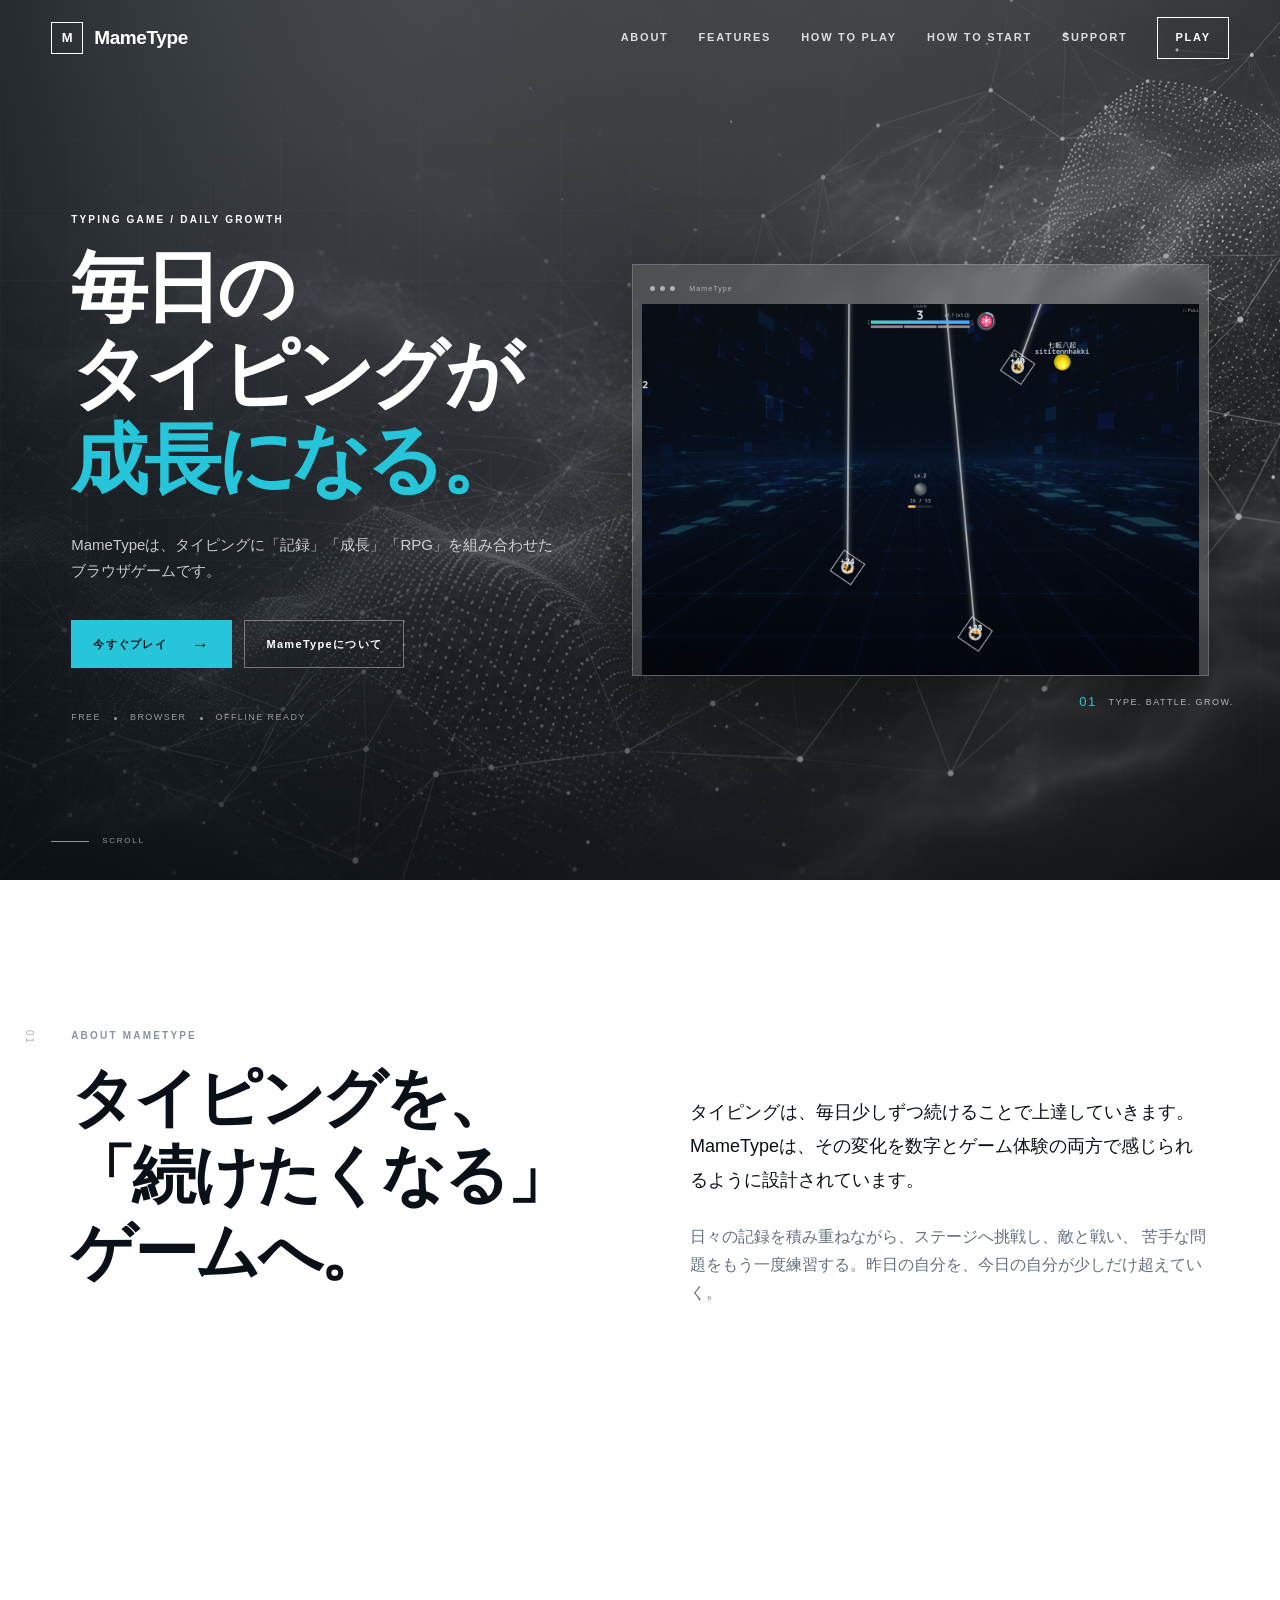
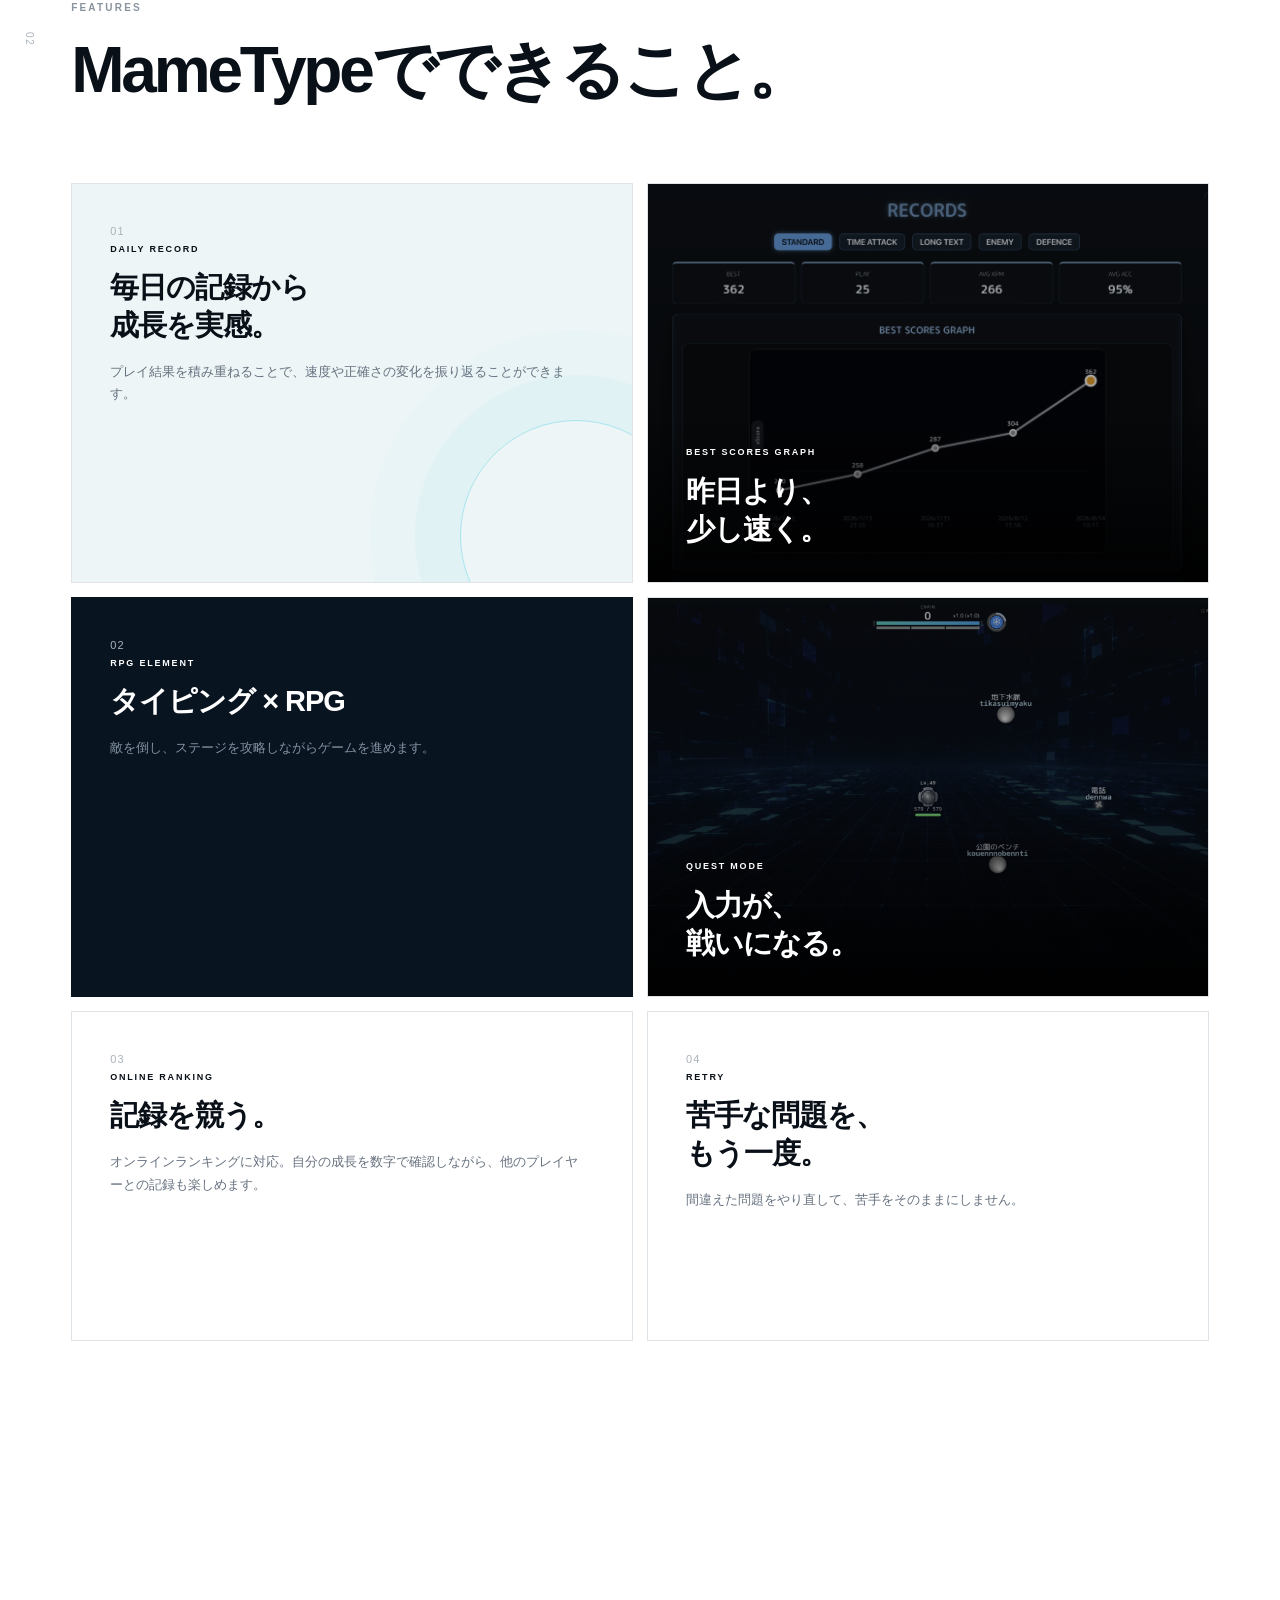
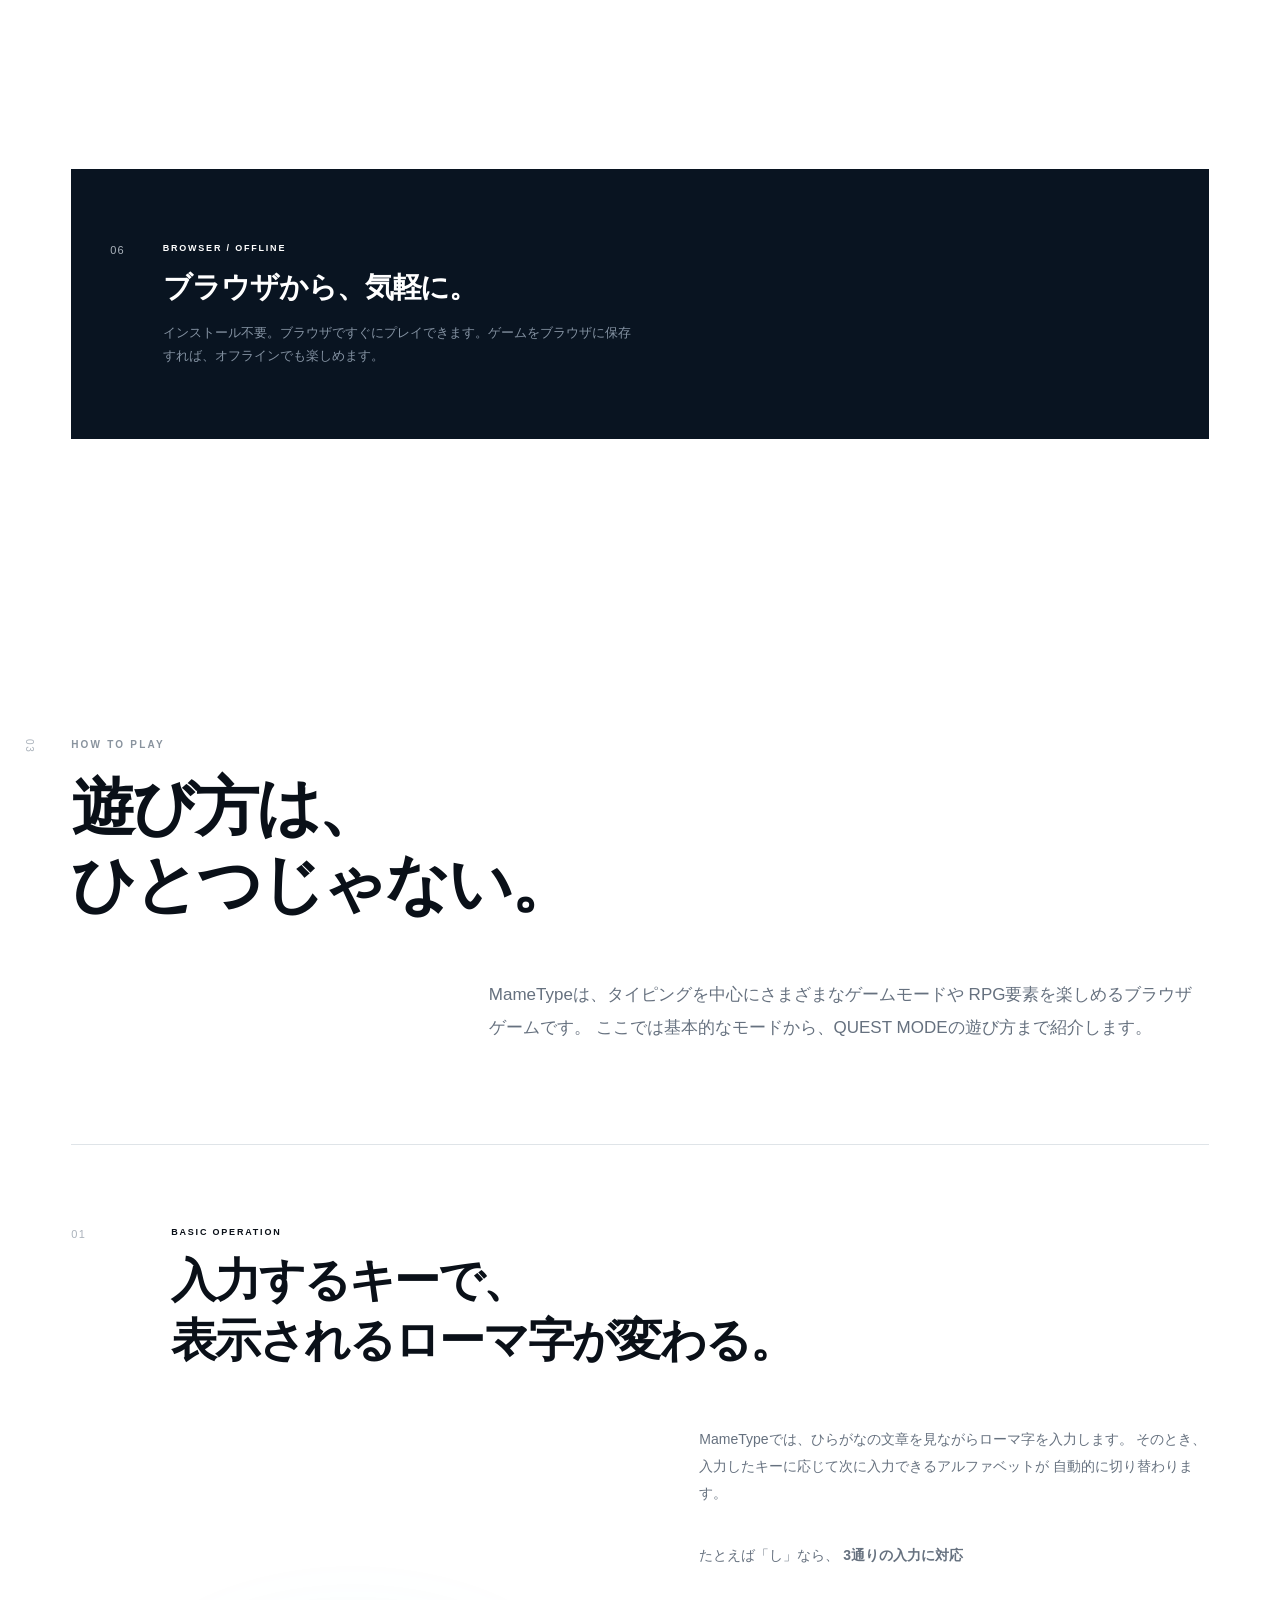
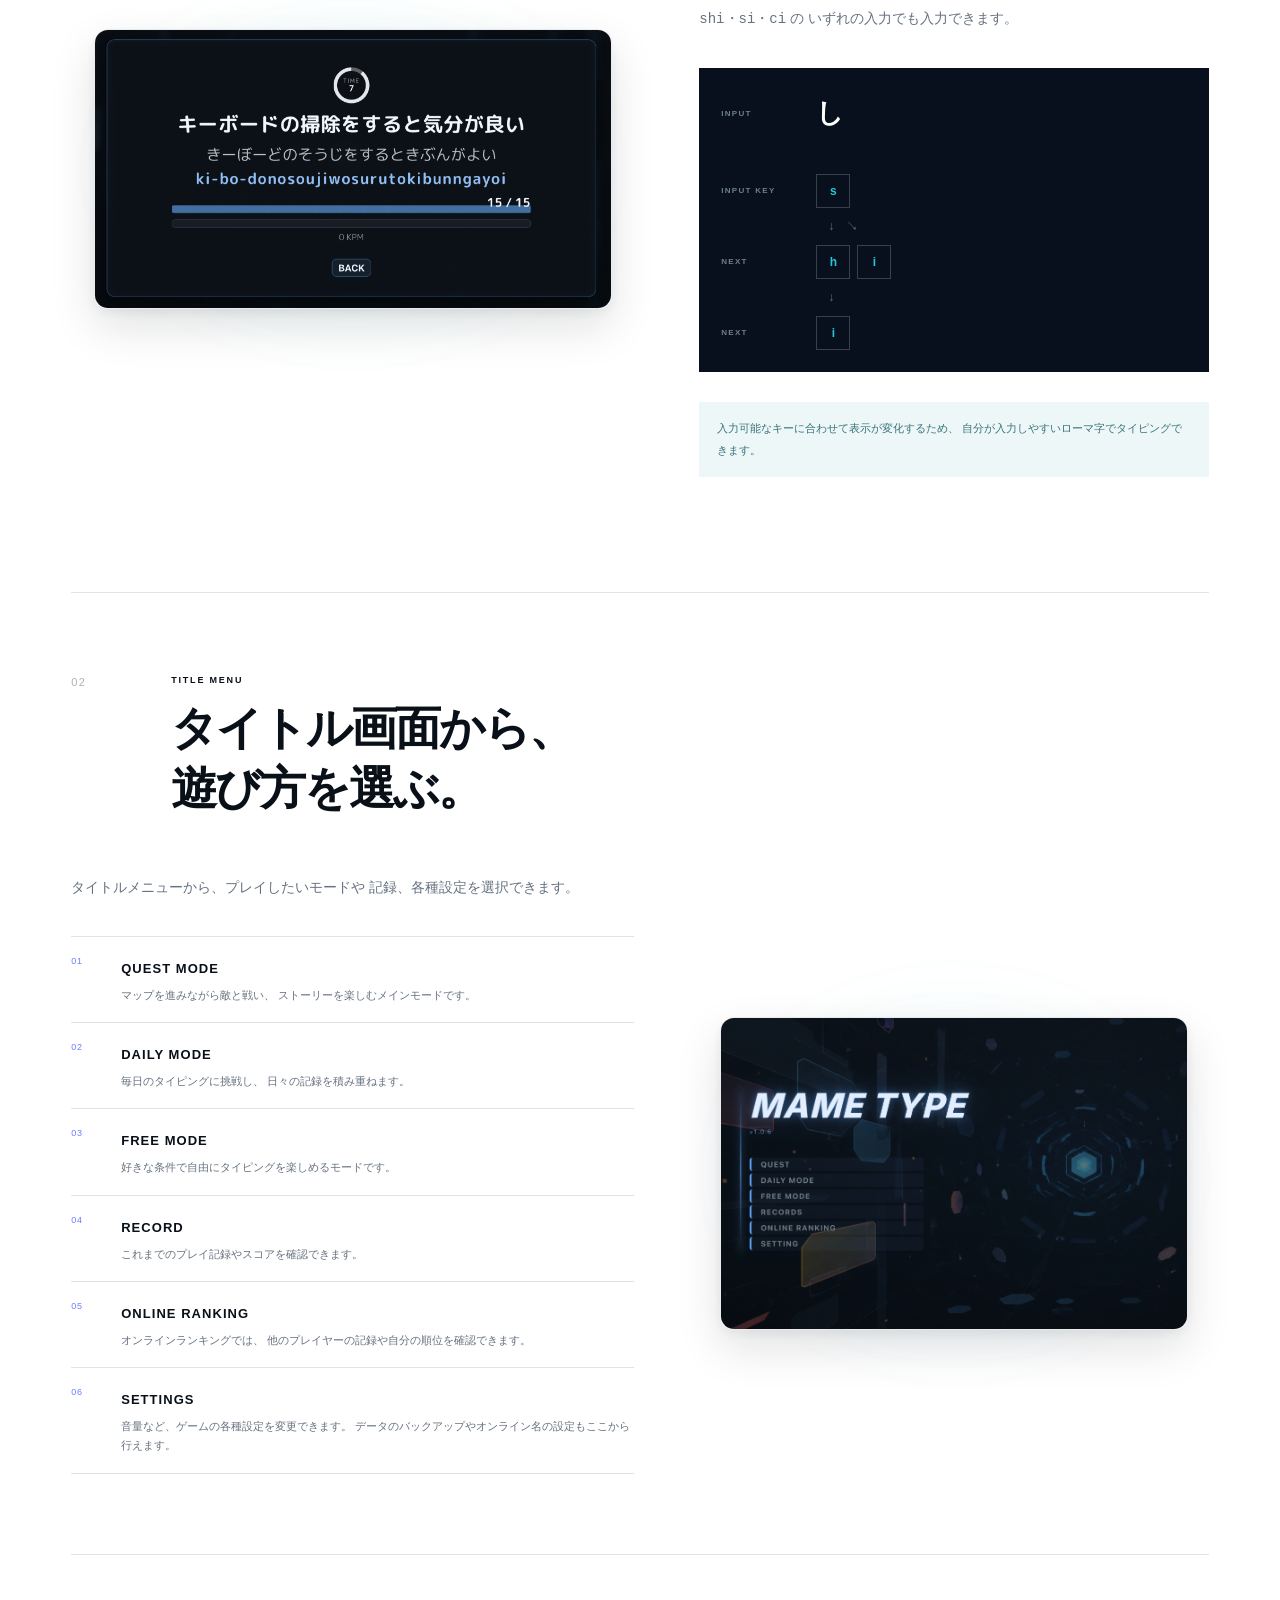
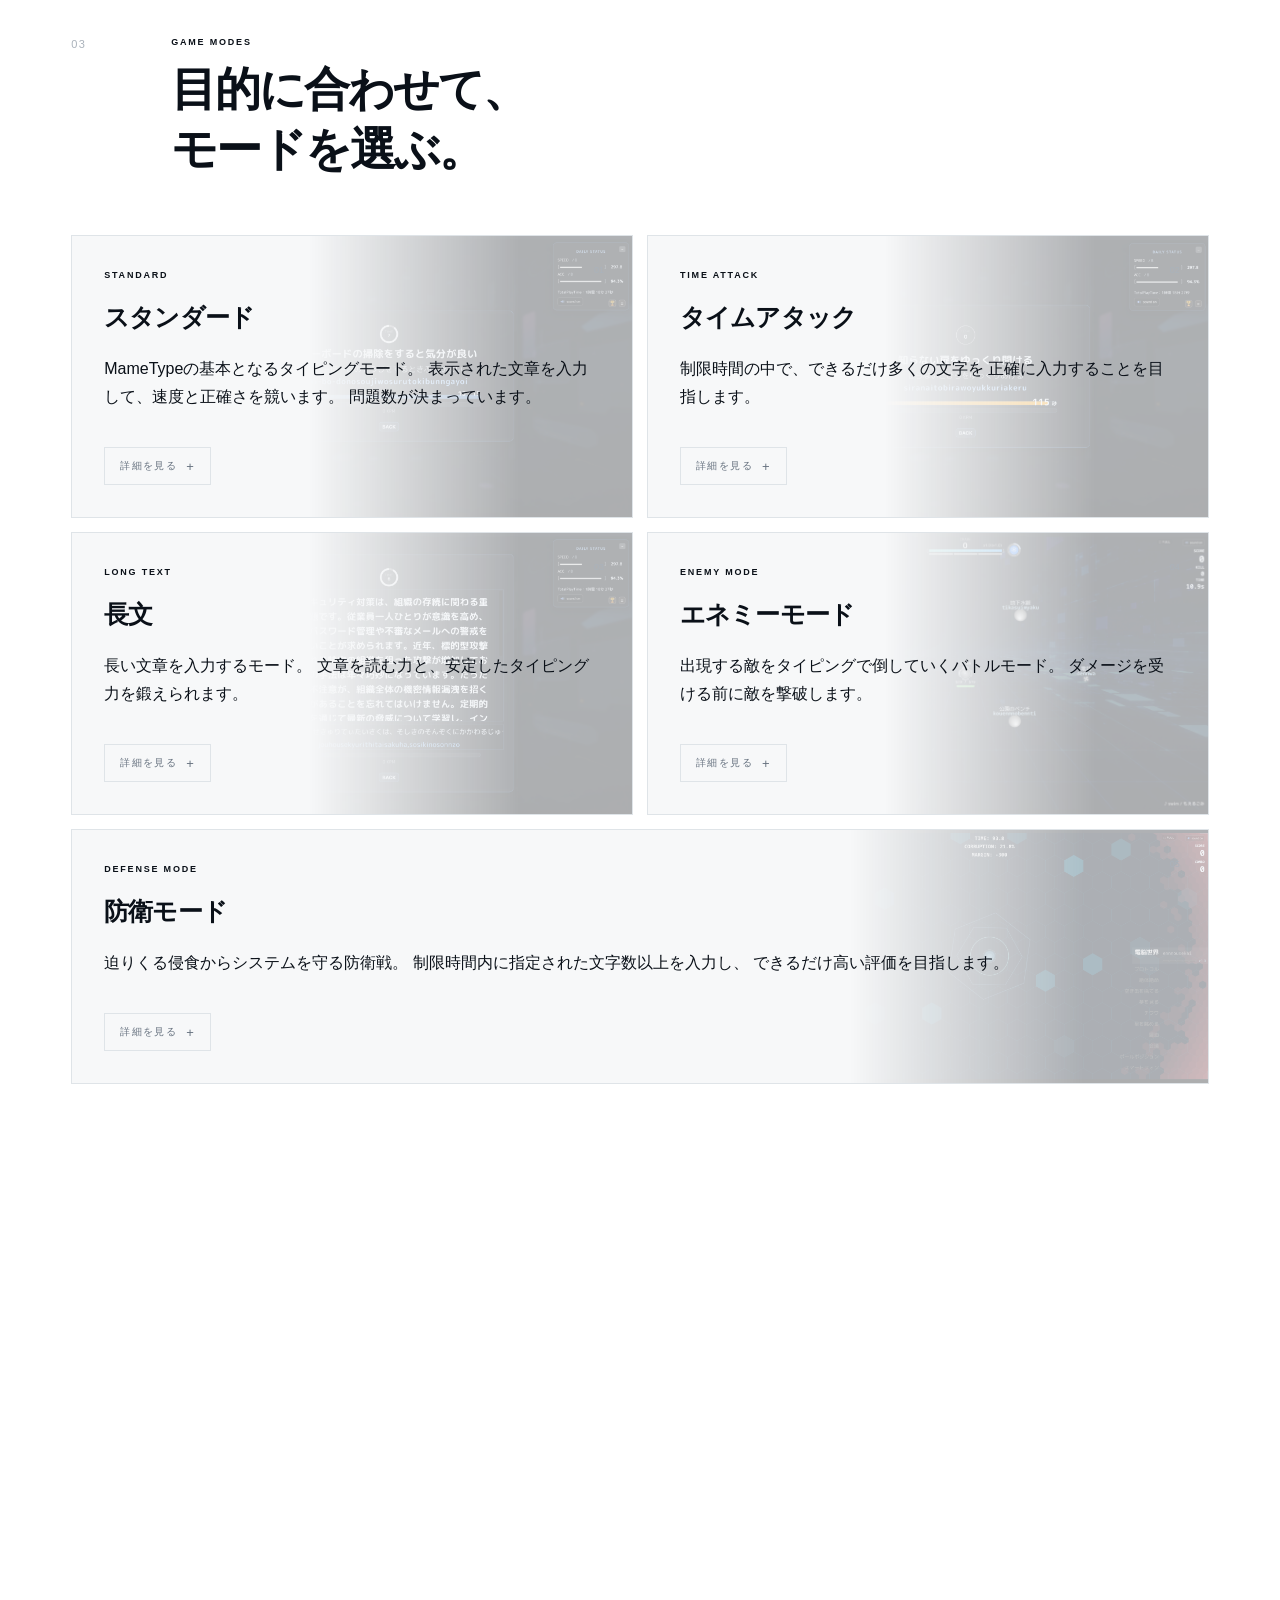
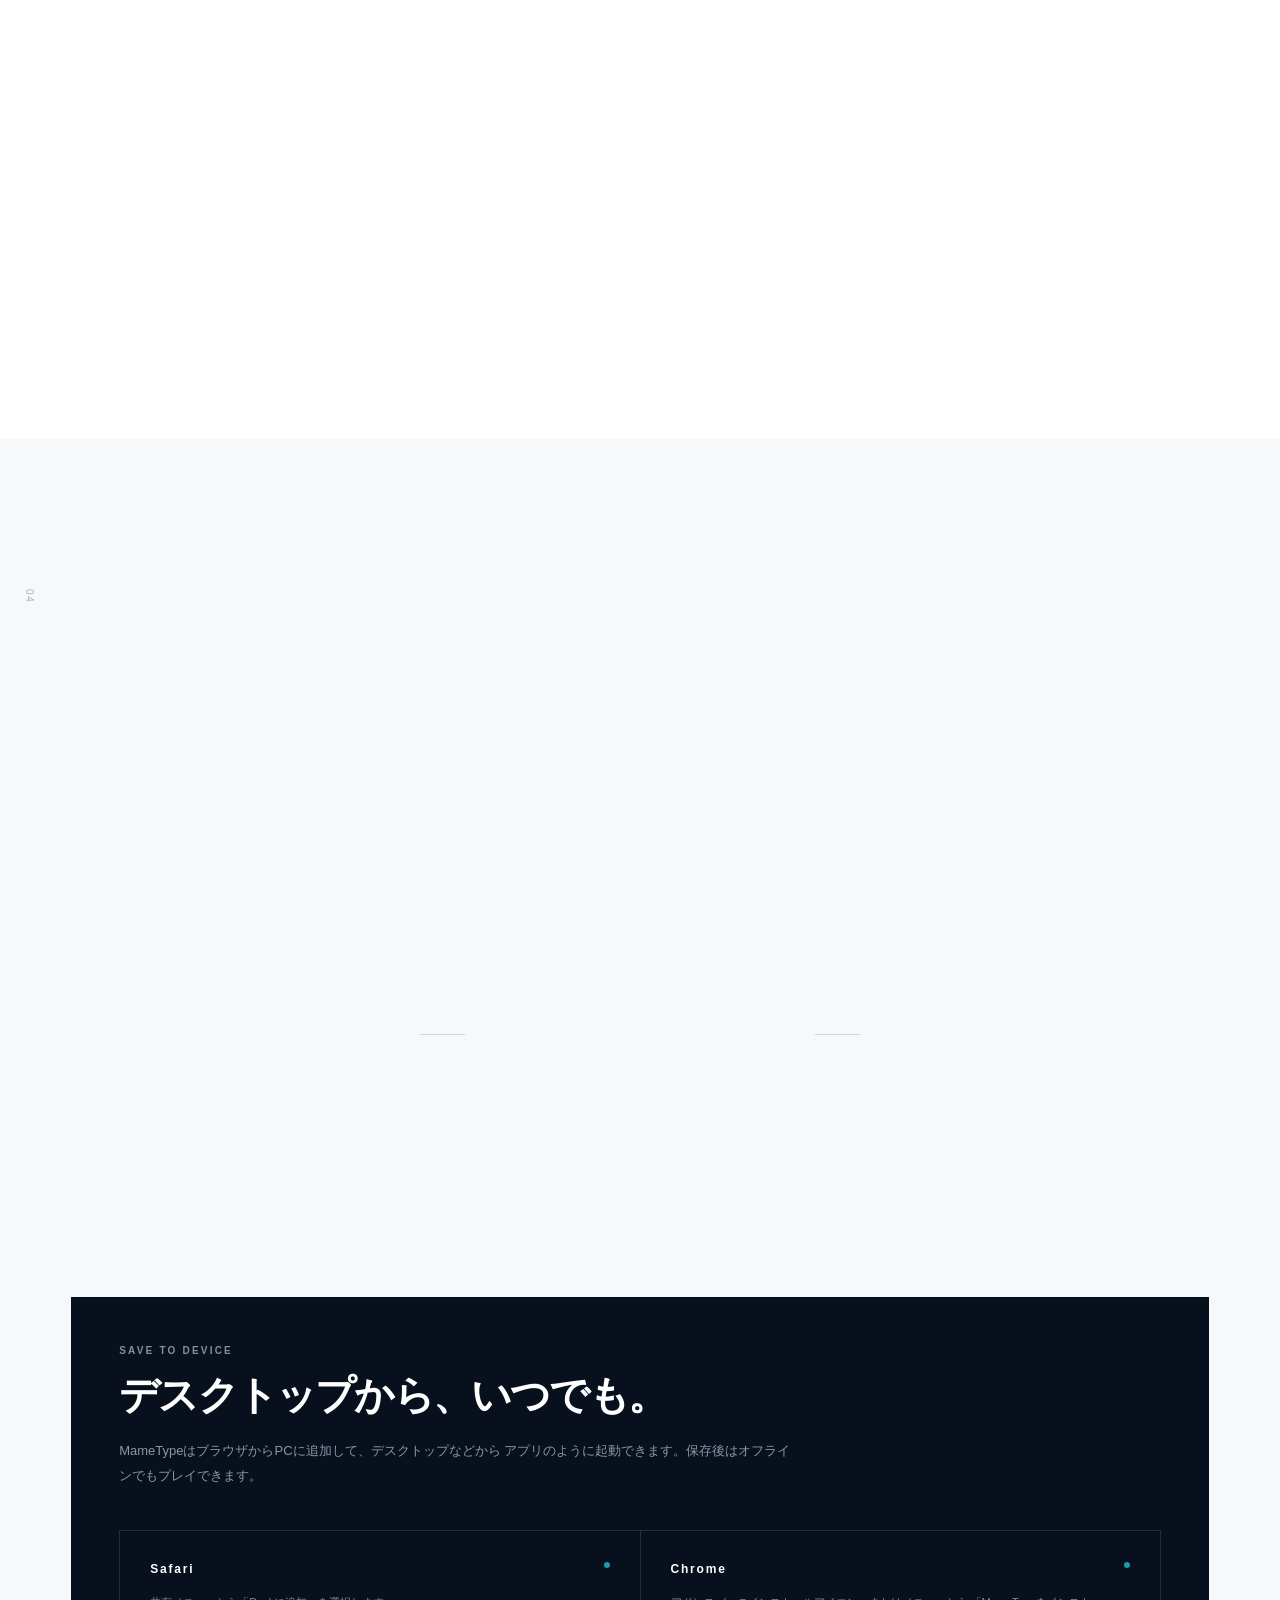
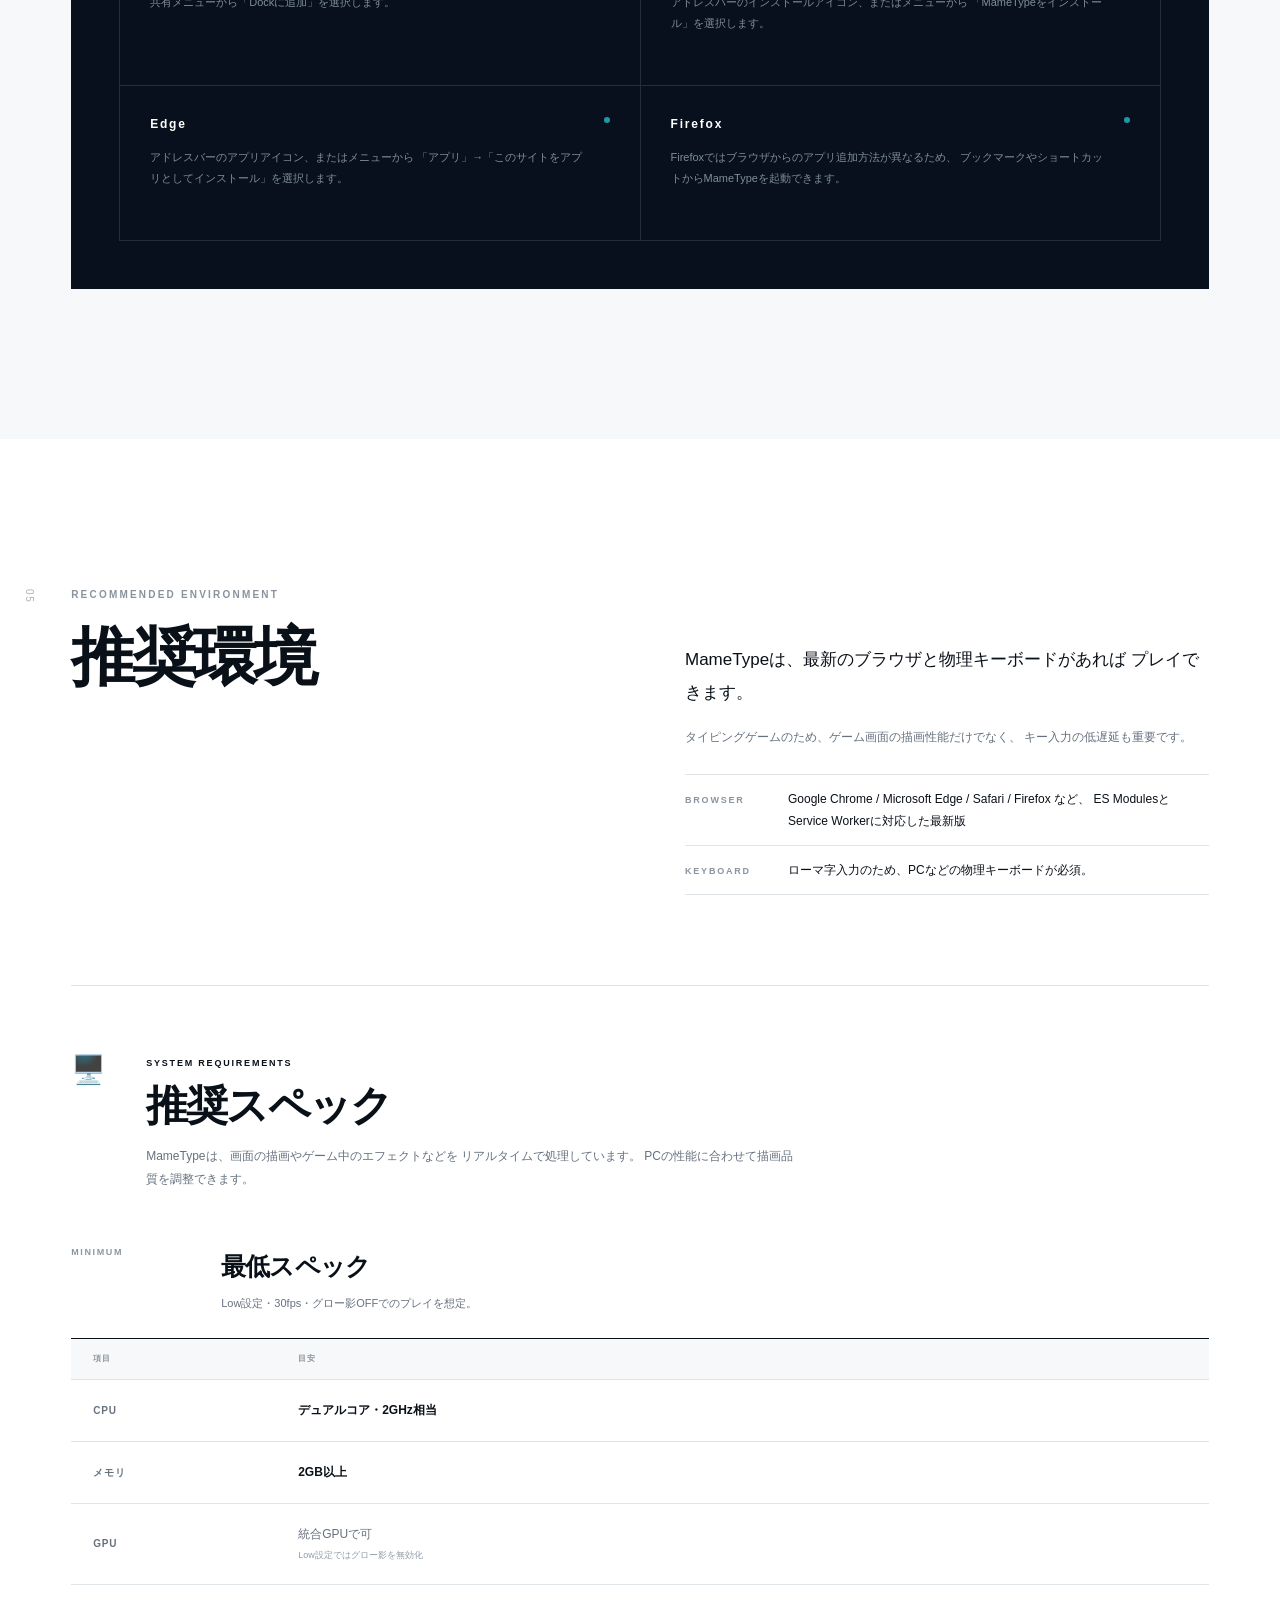
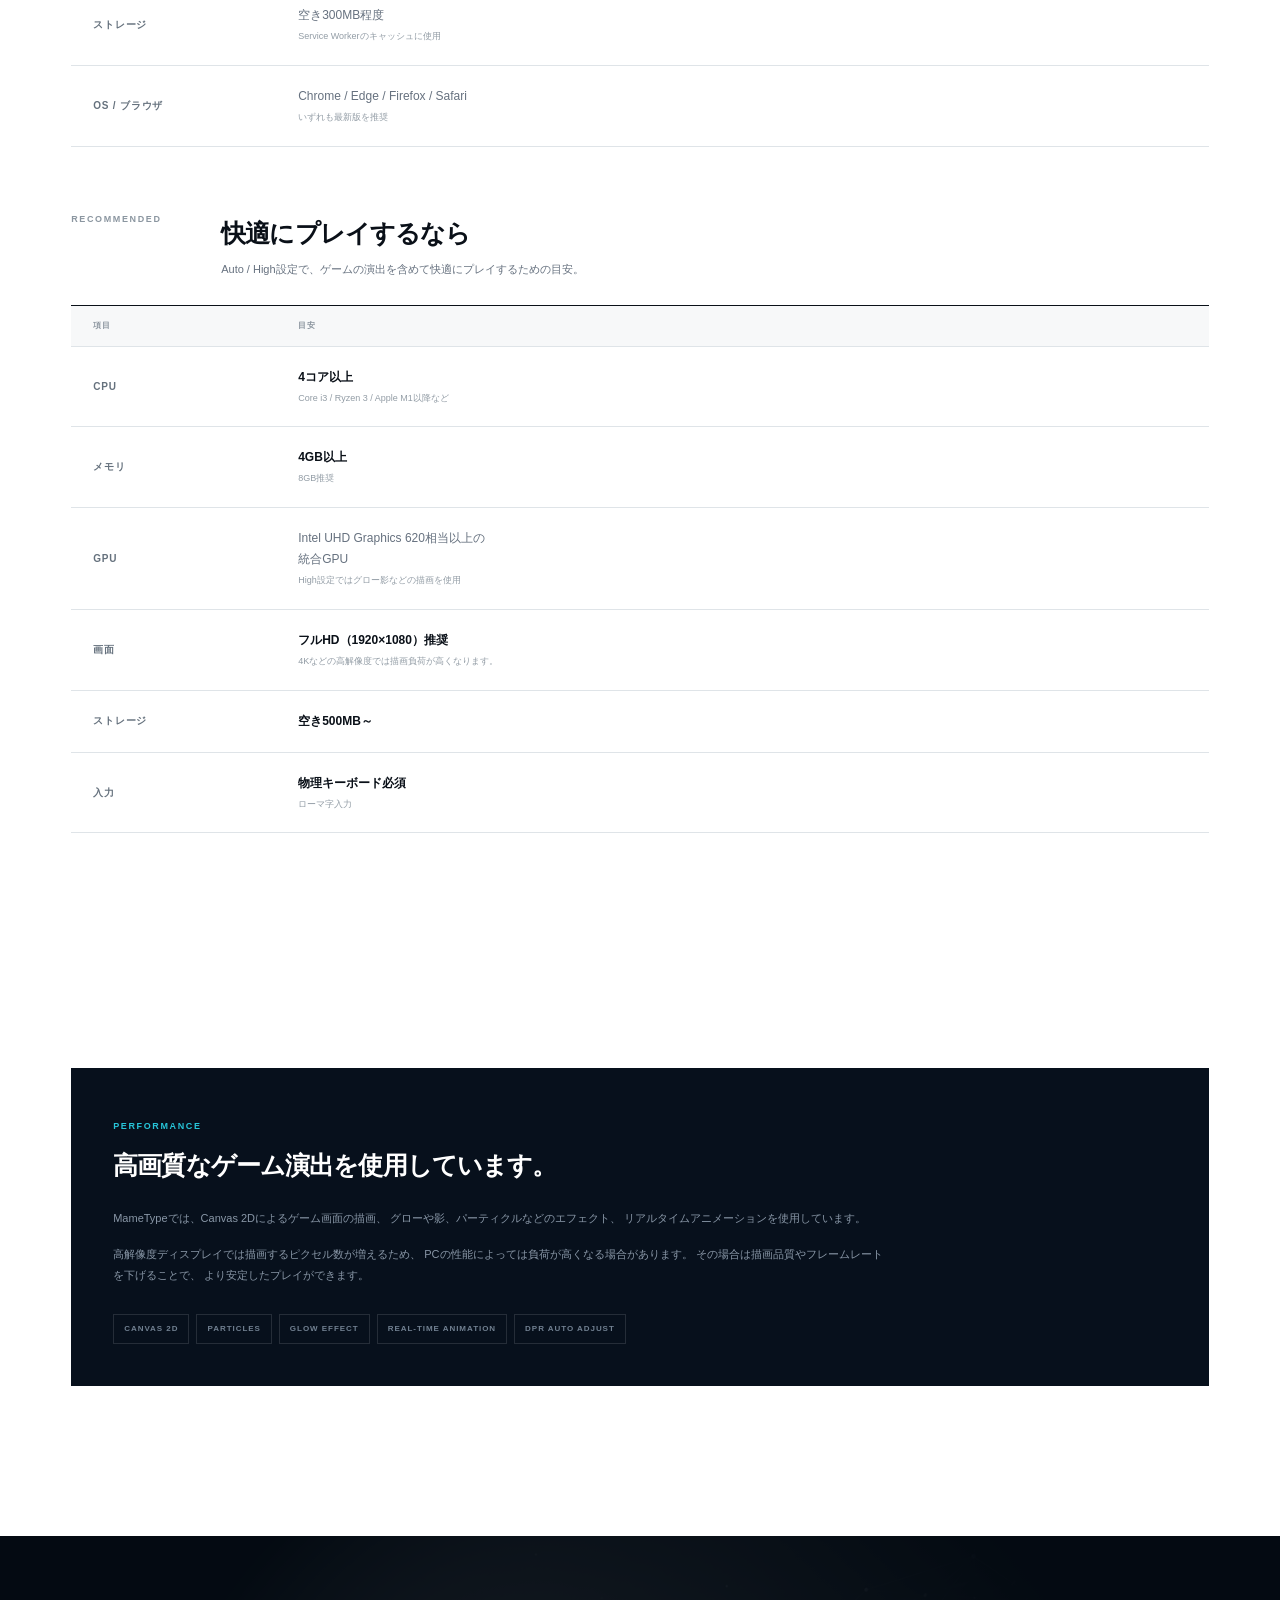
==== commit d961a7ae: "favicon 内容更新" ====
--- a/index.html
+++ b/index.html
@@ -4,6 +4,11 @@
   <meta charset="utf-8">
   <meta name="viewport" content="width=device-width, initial-scale=1">
   <meta name="theme-color" content="#08111f">
+  <link rel="icon" href="favicon.ico" sizes="32x32">
+  <link rel="icon" type="image/png" sizes="32x32" href="assets/icon-32.png">
+  <link rel="icon" type="image/png" sizes="16x16" href="assets/icon-16.png">
+  <link rel="icon" type="image/svg+xml" href="assets/favicon.svg">
+  <link rel="apple-touch-icon" href="assets/icon-180.png">
   <meta name="description" content="MameType — 毎日のタイピングが、成長になる。記録・RPG・オンラインランキング・オフラインプレイに対応したブラウザタイピングゲーム。">
   <title>MameType | 毎日のタイピングが、成長になる。</title>
   <link rel="stylesheet" href="style.css">
@@ -56,7 +61,7 @@
               <span></span><span></span><span></span>
               <small>MameType</small>
             </div>
-            <img src="assets/mametype-title.png" alt="MameType クエストモードのタイトル画面">
+            <img src="assets/mametype-attack.png" alt="MameType クエストモードのタイトル画面">
           </div>
           <div class="visual-caption">
             <span>01</span>
@@ -139,20 +144,28 @@
           <p>間違えた問題をやり直して、苦手をそのままにしません。</p>
         </article>
 
+        <article class="feature-card dark reveal delay-1">
+            <div class="feature-index">05</div>
+            <div>
+              <p class="feature-label">REALTIME HUD</p>
+              <h3>プレイ中も、<br>リアルタイムで見える。</h3>
+              <p>平均入力速度と平均正確性を、プレイ中の画面（HUD）にリアルタイム表示。<br>今の自分のタイピング力を確認しながらプレイできます。</p>
+            </div>
+        </article>
+
+        <article class="feature-card image-card reveal">
+          <img src="assets/mametype-hud.png" alt="MameTypeのHUD画面">
+        </article>
+
         <article class="feature-card dark wide reveal">
           <div class="wide-copy">
-            <div class="feature-index">05</div>
+            <div class="feature-index">06</div>
             <div>
               <p class="feature-label">BROWSER / OFFLINE</p>
               <h3>ブラウザから、気軽に。</h3>
               <p>インストール不要。ブラウザですぐにプレイできます。ゲームをブラウザに保存すれば、オフラインでも楽しめます。</p>
             </div>
           </div>
-          <div class="status-lines">
-            <span>ONLINE <b>READY</b></span>
-            <span>OFFLINE <b>READY</b></span>
-            <span>UPDATE <b>ONLINE</b></span>
-          </div>
         </article>
       </div>
     </section>
@@ -166,14 +179,14 @@
 
   <div class="section-heading reveal">
     <p class="eyebrow">HOW TO PLAY</p>
-    <h2>遊び方を、<br>シンプルに。</h2>
+    <h2>遊び方は、<br>ひとつじゃない。</h2>
   </div>
 
   <div class="howto-intro reveal">
     <p class="lead">
       MameTypeは、タイピングを中心にさまざまなゲームモードや
       RPG要素を楽しめるブラウザゲームです。
-      ここでは基本的な操作から、QUEST MODEの遊び方まで紹介します。
+      ここでは基本的なモードから、QUEST MODEの遊び方まで紹介します。
     </p>
   </div>
 
@@ -193,12 +206,8 @@
     </div>
 
     <div class="howto-content">
-
-      <div class="howto-image placeholder-image">
-        <div class="placeholder-screen">
-          <span>IMAGE</span>
-          <small>TYPING SCREEN</small>
-        </div>
+      <div class="howto-image">
+        <img src="assets/mametype-standard2.png" alt="MameTypeの戦闘画面">
       </div>
 
       <div class="howto-text">
@@ -337,8 +346,8 @@
             <div>
               <strong>ONLINE RANKING</strong>
               <p>
-                オンラインランキングから、
-                他のプレイヤーの記録と競うことができます。
+                オンラインランキングでは、
+                他のプレイヤーの記録や自分の順位を確認できます。
               </p>
             </div>
           </div>
@@ -349,6 +358,7 @@
               <strong>SETTINGS</strong>
               <p>
                 音量など、ゲームの各種設定を変更できます。
+                データのバックアップやオンライン名の設定もここから行えます。
               </p>
             </div>
           </div>
@@ -356,12 +366,9 @@
         </div>
       </div>
 
-      <div class="howto-image placeholder-image">
-        <div class="placeholder-screen">
-          <span>IMAGE</span>
-          <small>TITLE MENU</small>
-        </div>
-      </div>
+          <div class="howto-image">
+            <img src="assets/mametype-title2.png" alt="MameTypeのタイトル画面">
+          </div>
 
     </div>
   </div>
@@ -385,53 +392,209 @@
 
       <article class="mode-card">
         <span class="mode-no">01</span>
+        <img class="mode-bg" src="assets/mametype-standard.png" alt="" aria-hidden="true">
         <p class="feature-label">STANDARD</p>
         <h4>スタンダード</h4>
         <p>
           MameTypeの基本となるタイピングモード。
           表示された文章を入力して、速度と正確さを競います。
-        </p>
+          問題数が決まっています。
+        </p>
+        <button class="mode-more-btn" type="button" aria-haspopup="dialog">
+          <span class="mode-more-label">詳細を見る</span>
+          <span class="mode-more-icon" aria-hidden="true">+</span>
+        </button>
+        <div class="mode-more" id="mode-detail-01">
+          <p>
+            1回のプレイごとに速度と正確率が記録され、自分のタイピング傾向を確認できます。
+            まずは自分の基準となるタイピング力を知りたい方に最適なモードです。
+          </p>
+          <figure class="mode-more-figure">
+            <img class="mode-more-shot" src="assets/mametype-standard.png" alt="スタンダードモードのプレイ画面">
+            <figcaption class="mode-more-caption">PLAY SCREEN</figcaption>
+          </figure>
+          <div class="mode-more-points">
+            <div class="mode-more-point">
+              <span>HOW TO PLAY</span>
+              <p>表示された文章をそのまま入力していきます。<br>一つの文章を打ち終わったら次の文章が出てきます。<br>指定された問題数を打ち終わったら終了です。</p>
+            </div>
+            <div class="mode-more-point">
+              <span>DAILY</span>
+              <p>全15問で、英語問題は出題されません。</p>
+            </div>
+          </div>
+        </div>
       </article>
 
       <article class="mode-card">
         <span class="mode-no">02</span>
+        <img class="mode-bg" src="assets/mametype-time.png" alt="" aria-hidden="true">
         <p class="feature-label">TIME ATTACK</p>
         <h4>タイムアタック</h4>
         <p>
           制限時間の中で、できるだけ多くの文字を
           正確に入力することを目指します。
         </p>
+        <button class="mode-more-btn" type="button" aria-haspopup="dialog">
+          <span class="mode-more-label">詳細を見る</span>
+          <span class="mode-more-icon" aria-hidden="true">+</span>
+        </button>
+        <div class="mode-more" id="mode-detail-02">
+          <p>
+            画面に表示される制限時間を使い切り、どれだけ多くの文字を正確に入力できるかを競います。
+            スピードはもちろん、ミスの少なさも結果に響きます。短時間で手軽に挑戦できるモードです。
+          </p>
+          <figure class="mode-more-figure">
+            <img class="mode-more-shot" src="assets/mametype-time.png" alt="タイムアタックモードのプレイ画面">
+            <figcaption class="mode-more-caption">PLAY SCREEN</figcaption>
+          </figure>
+          <div class="mode-more-points">
+            <div class="mode-more-point">
+              <span>HOW TO PLAY</span>
+              <p>画面に表示される制限時間内に、どれだけ多くの文字を正確に入力できるかを競います。</p>
+            </div>
+            <div class="mode-more-point">
+              <span>DAILY</span>
+              <p>制限時間120秒で、英語問題は出題されません。</p>
+            </div>
+          </div>
+        </div>
       </article>
 
       <article class="mode-card">
         <span class="mode-no">03</span>
+        <img class="mode-bg" src="assets/mametype-long.png" alt="" aria-hidden="true">
         <p class="feature-label">LONG TEXT</p>
         <h4>長文</h4>
         <p>
           長い文章を入力するモード。
           文章を読む力と、安定したタイピング力を鍛えられます。
         </p>
+        <button class="mode-more-btn" type="button" aria-haspopup="dialog">
+          <span class="mode-more-label">詳細を見る</span>
+          <span class="mode-more-icon" aria-hidden="true">+</span>
+        </button>
+        <div class="mode-more" id="mode-detail-03">
+          <p>
+            画面に入りきらないほど長い文章を、最後まで集中して入力します。
+            ペースを乱さない集中力と、正確さを維持する持続力が身につきます。
+          </p>
+          <figure class="mode-more-figure">
+            <img class="mode-more-shot" src="assets/mametype-long.png" alt="長文モードのプレイ画面">
+            <figcaption class="mode-more-caption">PLAY SCREEN</figcaption>
+          </figure>
+          <div class="mode-more-points">
+            <div class="mode-more-point">
+              <span>HOW TO PLAY</span>
+              <p>画面に入りきらないほど長い文章を、読み進めながら最後まで集中して入力していきます。</p>
+            </div>
+            <div class="mode-more-point">
+              <span>DAILY</span>
+              <p>約400字の長文が、さまざまなジャンルから出題されます。<br>文学、情報セキュリティ、プログラミング、キーボード関連、など多種多様です。</p>
+            </div>
+          </div>
+        </div>
       </article>
 
       <article class="mode-card">
         <span class="mode-no">04</span>
+        <img class="mode-bg" src="assets/mametype-battle.png" alt="" aria-hidden="true">
         <p class="feature-label">ENEMY MODE</p>
         <h4>エネミーモード</h4>
         <p>
           出現する敵をタイピングで倒していくバトルモード。
-          コンボをつなぎながら敵を撃破します。
-        </p>
+          ダメージを受ける前に敵を撃破します。
+        </p>
+        <button class="mode-more-btn" type="button" aria-haspopup="dialog">
+          <span class="mode-more-label">詳細を見る</span>
+          <span class="mode-more-icon" aria-hidden="true">+</span>
+        </button>
+        <div class="mode-more" id="mode-detail-04">
+          <p>
+            出現した敵に表示されている文字を入力して攻撃します。
+            タイピングの速度と正確さが、そのまま戦闘力になります。
+          </p>
+          <figure class="mode-more-figure">
+            <img class="mode-more-shot" src="assets/mametype-battle.png" alt="エネミーモードのプレイ画面">
+            <figcaption class="mode-more-caption">PLAY SCREEN</figcaption>
+          </figure>
+          <div class="mode-more-points">
+            <div class="mode-more-point">
+              <span>HOW TO PLAY</span>
+              <p>出現した敵に表示されている文字を入力して攻撃し、敵を撃破していきます。<br>指定された敵の数倒す、指定時間まで生き残る、などの条件を満たせば終了です。</p>
+            </div>
+            <div class="mode-more-point">
+              <span>LOCK-ON SYSTEM</span>
+              <p>敵の最初の文字を入力すると、その敵に自動でロックオンされます。<br>最初の文字が重複している場合は、次に入力した文字で判断します。<br>もちろん、途中で別の敵に切り替えることもできるし、一番近くの敵に自動でロックオンすることもできます。</p>
+            </div>
+            <div class="mode-more-point">
+              <span>CHAIN SYSTEM</span>
+              <p>チェインバーが無くなる前に敵を倒すと、チェインがつながり、より高いスコアを獲得できます。<br>ただし、ミスタイプでチェインバーが減少します。<br>また、最大チェイン数が最後のスコアに影響します。</p>
+            </div>
+            <div class="mode-more-point">
+              <span>SKILL / ITEM</span>
+              <p>色々な効果を持ったスキルやアイテムを使って、戦闘を有利に進めることができます。<br>ただし、DAILY MODEではスキルやアイテムは使用できません。</p>
+            </div>
+            <div class="mode-more-point">
+              <span>COMBO SYSTEM</span>
+              <p>ミスタイプをしないで文字を入力すると、コンボがつながり、スキルのクールダウンタイムが短縮されます。</p>
+            </div>
+            <div class="mode-more-point">
+              <span>SCORE</span>
+              <p>最後の結果に補正が入り、最終スコアとなります。<br>最大チェイン数、正確性、難易度、打鍵速度が補正に影響します。<br>さらにノーミス、ノーダメージでクリアするとスコアにボーナス補正がつきます。</p>
+            </div>
+
+          </div>
+        </div>
       </article>
 
       <article class="mode-card mode-card-wide">
         <span class="mode-no">05</span>
+        <img class="mode-bg" src="assets/mametype-battle2.png" alt="" aria-hidden="true">
         <p class="feature-label">DEFENSE MODE</p>
         <h4>防衛モード</h4>
         <p>
           迫りくる侵食からシステムを守る防衛戦。
-          制限時間内に指定された文字数を入力し、
+          制限時間内に指定された文字数以上を入力し、
           できるだけ高い評価を目指します。
         </p>
+        <button class="mode-more-btn" type="button" aria-haspopup="dialog">
+          <span class="mode-more-label">詳細を見る</span>
+          <span class="mode-more-icon" aria-hidden="true">+</span>
+        </button>
+        <div class="mode-more" id="mode-detail-05">
+          <p>
+            迫りくる侵食からシステムのコアを守る防衛戦です。
+            制限時間内に指定文字数の入力を達成し、侵食の進行を食い止めて
+            高い評価を目指します。
+          </p>
+          <figure class="mode-more-figure">
+            <img class="mode-more-shot" src="assets/mametype-battle2.png" alt="防衛モードのプレイ画面">
+            <figcaption class="mode-more-caption">PLAY SCREEN</figcaption>
+          </figure>
+          <div class="mode-more-points">
+            <div class="mode-more-point">
+              <span>HOW TO PLAY</span>
+              <p>制限時間内に、指定された文字数を入力することを目指します。
+              <br>文字列の入力が完了すると、自動的に次の文字列へ進みます。
+              <br>コンボをつなげると制限時間が増え、ミスタイプすると制限時間が減少。
+              <br>正確さとスピード、両方がクリアのカギになります。
+              </p>
+            </div>
+            <div class="mode-more-point">
+              <span>COMBO SYSTEM</span>
+              <p>ミスタイプせずに入力を続けると、コンボがつながりコンボバーが上昇します。
+                <br>一定量までチャージすると、制限時間やスコアにボーナスが発生。
+                <br>さらにコンボバーを最大まで貯めると、OVERDRIVEが発動します。
+                <br>OVERDRIVE中は、一定文字数を入力するたびに制限時間ボーナスを獲得できます。
+              </p>
+            </div>
+            <div class="mode-more-point">
+              <span>DAILY</span>
+              <p>出題される文字数は3-12文字程度。ジャンルは標準タイプのみ。<br>クリア条件は120秒以内に300文字以上。</p>
+            </div>
+          </div>
+        </div>
       </article>
 
     </div>
@@ -463,13 +626,9 @@
       </div>
 
       <div class="howto-content">
-
-        <div class="howto-image placeholder-image">
-          <div class="placeholder-screen">
-            <span>IMAGE</span>
-            <small>QUEST MAP</small>
-          </div>
-        </div>
+        <div class="howto-image">
+          <img src="assets/mametype-map.png" alt="MameTypeのmap画面">
+      　</div>
 
         <div class="howto-text">
 
@@ -513,9 +672,10 @@
             <div class="quest-point">
               <span>NODE</span>
               <div>
-                <strong>何度でも挑戦</strong>
-                <p>
-                  クリアしたノードにも再挑戦できます。
+                <strong>挑戦するほど、強くなる</strong>
+                <p> クリアしたノードにも何度でも挑戦できます。<br> 
+                    レベルを上げながら、クリア評価に応じた星を集め、<br> 
+                    スキルをさらに強化していきましょう。
                 </p>
               </div>
             </div>
@@ -545,8 +705,8 @@
     <div class="howto-text">
 
       <p>
-        QUEST MODEでは、マップ上のノードをクリアすることで、
-        スキルツリーの新しいノードが解放されていきます。
+        QUEST MODEでは、スキルツリー上のノードをクリアすることで、
+        新しいスキルが解放されていきます。
         ノードを進めながらスキルを獲得し、
         自分の戦い方を少しずつ広げていきましょう。
       </p>
@@ -557,8 +717,10 @@
           <span>UNLOCK</span>
           <strong>ノードをクリアして解放</strong>
           <p>
-            QUEST MODEのノードをクリアすると、
-            スキルツリー上の新しいノードやスキルが解放されます。
+            SKILL TREEのノードをクリアして、
+            その先に待つ新たなノードやスキルを解放しましょう。
+            ノードごとに設定されたさまざまな条件を達成し、
+            スキルツリーを攻略していくことで、さらなる力を手に入れられます。
           </p>
         </div>
 
@@ -572,7 +734,7 @@
         </div>
 
         <div>
-          <span>PASSIVE / SPECIAL</span>
+          <span>PASSIVE / AUTO SKILL</span>
           <strong>さまざまな成長要素</strong>
           <p>
             スキルツリーには、アクティブスキルだけでなく、
@@ -584,13 +746,10 @@
 
     </div>
 
-    <div class="howto-image placeholder-image">
-      <div class="placeholder-screen">
-        <span>IMAGE</span>
-        <small>SKILL TREE</small>
-      </div>
-    </div>
-
+    
+    <div class="howto-image">
+      <img src="assets/mametype-skilltree.png" alt="MameTypeのskilltree画面">
+    </div>
 
   </div>
 
@@ -608,14 +767,9 @@
   </div>
 
   <div class="star-growth">
-
-    <div class="star-growth-image placeholder-image">
-      <div class="placeholder-screen">
-        <span>IMAGE</span>
-        <small>STAR UPGRADE</small>
-      </div>
-    </div>
-
+    <div class="howto-image">
+      <img src="assets/mametype-star.png" alt="MameTypeのstarupgrade画面">
+    </div>
     <div class="star-growth-copy">
 
         <p>
@@ -623,35 +777,6 @@
           各ノードでは最大5つの星を獲得できます。
           獲得した星は、解放したスキルの強化に使用できます。
         </p>
-
-        <div class="star-levels">
-
-          <div>
-            <b>★</b>
-            <span>1</span>
-          </div>
-
-          <div>
-            <b>★★</b>
-            <span>2</span>
-          </div>
-
-          <div>
-            <b>★★★</b>
-            <span>3</span>
-          </div>
-
-          <div>
-            <b>★★★★</b>
-            <span>4</span>
-          </div>
-
-          <div>
-            <b>★★★★★</b>
-            <span>5</span>
-          </div>
-
-        </div>
 
         <p>
           アクティブスキルは、星を使って強化することができます。
@@ -709,11 +834,8 @@
 
     </div>
 
-    <div class="result-image placeholder-image">
-      <div class="placeholder-screen">
-        <span>IMAGE</span>
-        <small>RESULT SCREEN</small>
-      </div>
+    <div class="howto-image">
+      <img src="assets/mametype-records2.png" alt="MameTypeのrecord画面">
     </div>
 
   </div>
@@ -827,31 +949,17 @@
         タイピングゲームのため、ゲーム画面の描画性能だけでなく、
         キー入力の低遅延も重要です。
       </p>
-    </div>
-
-    <!-- Browser / Input -->
-
-    <div class="environment-basics reveal">
-
-      <div class="env-card">
-        <span class="env-label">BROWSER</span>
-        <h3>最新版のブラウザ</h3>
-        <p>
-          Google Chrome / Microsoft Edge / Safari / Firefox
-          など、ES ModulesとService Workerに対応した
-          最新版のブラウザを推奨します。
-        </p>
-      </div>
-
-      <div class="env-card">
-        <span class="env-label">INPUT</span>
-        <h3>物理キーボードを推奨</h3>
-        <p>
-          ローマ字入力を使用するため、PCなどの物理キーボードが
-          必須です。IMEはOFFにすることを推奨します。
-        </p>
-      </div>
-
+      <ul class="environment-requirements">
+        <li>
+          <span>BROWSER</span>
+          Google Chrome / Microsoft Edge / Safari / Firefox など、
+          ES ModulesとService Workerに対応した最新版
+        </li>
+        <li>
+          <span>KEYBOARD</span>
+          ローマ字入力のため、PCなどの物理キーボードが必須。
+        </li>
+      </ul>
     </div>
 
 
@@ -929,7 +1037,7 @@
 
       <!-- Recommended -->
 
-      <div class="spec-block spec-block-recommended">
+      <div class="spec-block">
 
         <div class="spec-block-heading">
           <span class="spec-level">RECOMMENDED</span>
@@ -950,16 +1058,12 @@
 
           <div class="spec-row">
             <span>CPU</span>
-            <strong>4コア以上</strong>
-            <span class="spec-sub">
-              Core i3 / Ryzen 3 / Apple M1以降など
-            </span>
+            <strong>4コア以上<br><small>Core i3 / Ryzen 3 / Apple M1以降など</small></strong>
           </div>
 
           <div class="spec-row">
             <span>メモリ</span>
-            <strong>4GB以上</strong>
-            <span class="spec-sub">8GB推奨</span>
+            <strong>4GB以上<br><small>8GB推奨</small></strong>
           </div>
 
           <div class="spec-row">
@@ -973,10 +1077,7 @@
 
           <div class="spec-row">
             <span>画面</span>
-            <strong>フルHD（1920×1080）推奨</strong>
-            <span class="spec-sub">
-              4Kなどの高解像度では描画負荷が高くなります。
-            </span>
+              <strong>フルHD（1920×1080）推奨<br><small>4Kなどの高解像度では描画負荷が高くなります。</small></strong>
           </div>
 
           <div class="spec-row">
@@ -986,10 +1087,7 @@
 
           <div class="spec-row">
             <span>入力</span>
-            <strong>物理キーボード必須</strong>
-            <span class="spec-sub">
-              ローマ字入力 / IME OFF推奨
-            </span>
+            <strong>物理キーボード必須<br><small>ローマ字入力</small></strong>
           </div>
 
         </div>
@@ -1031,24 +1129,6 @@
 
     </div>
 
-
-    <!-- Typing note -->
-
-    <div class="environment-typing reveal">
-
-      <div>
-        <span class="env-label">TYPING PERFORMANCE</span>
-        <h3>タイピングは、入力遅延の少ない環境で。</h3>
-      </div>
-
-      <p>
-        MameTypeではキー入力のタイミングがゲームプレイに直接影響します。
-        Bluetoothキーボードなどでは環境によって入力遅延が発生する場合があるため、
-        より正確なタイピングを目指す場合は有線キーボードなど、
-        入力遅延の少ない環境をおすすめします。
-      </p>
-
-    </div>
 
   </div>
 </section>
@@ -1061,7 +1141,7 @@
         <h2>MameTypeの開発を<br><em>応援する。</em></h2>
         <p>
           MameTypeは個人で開発・運営しています。<br>
-          楽しんでいただけたら、GitHub Sponsorsから開発を応援していただけます。
+          楽しんでいただけたら、GitHub Sponsorsから開発を応援してもらえるとうれしいです。
         </p>
         <a class="button button-primary" href="https://github.com/sponsors/mameeeeekko" target="_blank" rel="noopener">
           GitHub Sponsors <span>→</span>
@@ -1119,6 +1199,21 @@
     <p>© MameType</p>
   </footer>
 
+  <!-- =====================================================
+       MODE DETAIL MODAL
+       ===================================================== -->
+
+  <div class="mode-modal" aria-hidden="true">
+    <div class="mode-modal-backdrop" data-modal-close></div>
+    <div class="mode-modal-panel" role="dialog" aria-modal="true" aria-labelledby="mode-modal-title">
+      <button class="mode-modal-close" type="button" data-modal-close aria-label="閉じる">×</button>
+      <img class="mode-modal-bg" src="" alt="" aria-hidden="true">
+      <p class="feature-label" id="mode-modal-label"></p>
+      <h4 id="mode-modal-title"></h4>
+      <div class="mode-modal-body"></div>
+    </div>
+  </div>
+
   <script src="script.js"></script>
 </body>
 </html>
--- a/style.css
+++ b/style.css
@@ -534,6 +534,42 @@
   font-weight: 700;
 }
 
+.hud-status {
+  width: 300px;
+  max-width: 100%;
+  border-top: 1px solid rgba(255,255,255,.1);
+}
+
+.hud-status span,
+.hud-status a {
+  display: flex;
+  justify-content: space-between;
+  align-items: center;
+  gap: 12px;
+  padding: 11px 0;
+  border-bottom: 1px solid rgba(255,255,255,.1);
+  font-size: 9px;
+  letter-spacing: .12em;
+}
+
+.hud-status span {
+  color: #788697;
+}
+
+.hud-status b {
+  color: var(--accent);
+  font-weight: 700;
+}
+
+.hud-status a {
+  color: #fff;
+  font-weight: 700;
+}
+
+.hud-status a:hover {
+  color: var(--accent);
+}
+
 
 /* =====================================================
    HOW TO START
@@ -738,36 +774,6 @@
 .environment-inner {
   display: contents;
 }
-
-.env-grid {
-  padding-top: 60px;
-  display: grid;
-  gap: 14px;
-}
-
-.env-card {
-  padding: 34px;
-  border-top: 1px solid var(--ink);
-}
-
-.env-label {
-  font-size: 9px;
-  letter-spacing: .2em;
-  font-weight: 800;
-  color: #8a949f;
-}
-
-.env-card h3 {
-  margin: 12px 0 8px;
-  font-size: 22px;
-}
-
-.env-card p {
-  margin: 0;
-  color: var(--muted);
-  font-size: 12px;
-}
-
 
 /* =====================================================
    SUPPORT
@@ -1153,13 +1159,6 @@
 
   .browser-guide {
     min-height: auto;
-  }
-
-
-  /* Environment */
-
-  .env-grid {
-    padding-top: 20px;
   }
 
 
@@ -1437,6 +1436,8 @@
 
 .mode-card {
   position: relative;
+  isolation: isolate;
+  overflow: hidden;
   min-height: 230px;
   padding: 32px;
   border: 1px solid var(--line);
@@ -1453,6 +1454,22 @@
   border-color: #c8d0d7;
 }
 
+/* faint screenshot hugging the right edge of the card */
+.mode-bg {
+  position: absolute;
+  top: 0;
+  right: 0;
+  z-index: -1;
+  width: min(58%, 360px);
+  height: 100%;
+  object-fit: cover;
+  object-position: right center;
+  opacity: .3;
+  pointer-events: none;
+  -webkit-mask-image: linear-gradient(to left, #000 35%, transparent 100%);
+  mask-image: linear-gradient(to left, #000 35%, transparent 100%);
+}
+
 .mode-no {
   position: absolute;
   top: 27px;
@@ -1472,6 +1489,212 @@
   margin: 0;
   color: var(--muted);
   font-size: 12px;
+}
+
+.mode-more-btn {
+  display: inline-flex;
+  align-items: center;
+  gap: 9px;
+  margin-top: 20px;
+  padding: 9px 15px;
+  border: 1px solid var(--line);
+  background: transparent;
+  color: var(--muted);
+  font-family: inherit;
+  font-size: 10px;
+  letter-spacing: .14em;
+  cursor: pointer;
+  transition:
+    background .25s ease,
+    border-color .25s ease,
+    color .25s ease;
+}
+
+.mode-more-btn:hover {
+  background: #fff;
+  border-color: #c8d0d7;
+  color: var(--ink);
+}
+
+.mode-more-icon {
+  font-size: 13px;
+  line-height: 1;
+  transition: transform .25s var(--ease);
+}
+
+/* detail text now lives in the modal (kept in DOM as its data source) */
+.mode-more {
+  display: none;
+}
+
+/* -----------------------------------------------------
+   MODE DETAIL MODAL
+   ----------------------------------------------------- */
+
+.mode-modal {
+  position: fixed;
+  inset: 0;
+  z-index: 100;
+  display: grid;
+  place-items: center;
+  padding: 24px;
+  opacity: 0;
+  visibility: hidden;
+  pointer-events: none;
+  transition: opacity .3s var(--ease), visibility .3s;
+}
+
+.mode-modal.open {
+  opacity: 1;
+  visibility: visible;
+  pointer-events: auto;
+}
+
+.mode-modal-backdrop {
+  position: absolute;
+  inset: 0;
+  background: rgba(7,16,28,.55);
+  backdrop-filter: blur(10px);
+  -webkit-backdrop-filter: blur(10px);
+}
+
+.mode-modal-panel {
+  position: relative;
+  width: min(640px, 100%);
+  max-height: calc(100vh - 48px);
+  max-height: calc(100dvh - 48px);
+  overflow-y: auto;
+  padding: 44px 48px;
+  background: var(--white);
+  border: 1px solid var(--line);
+  box-shadow: 0 30px 80px rgba(7,16,28,.35);
+  transform: translateY(18px) scale(.97);
+  transition: transform .35s var(--ease);
+}
+
+.mode-modal.open .mode-modal-panel {
+  transform: translateY(0) scale(1);
+}
+
+/* faint screenshot, same treatment as .mode-bg on the cards */
+.mode-modal-bg {
+  position: absolute;
+  top: 0;
+  right: 0;
+  width: 55%;
+  height: 100%;
+  object-fit: cover;
+  object-position: right center;
+  opacity: .14;
+  pointer-events: none;
+  -webkit-mask-image: linear-gradient(to left, #000 35%, transparent 100%);
+  mask-image: linear-gradient(to left, #000 35%, transparent 100%);
+}
+
+.mode-modal-close {
+  position: absolute;
+  top: 14px;
+  right: 14px;
+  z-index: 1;
+  display: grid;
+  place-items: center;
+  width: 34px;
+  height: 34px;
+  border: 1px solid var(--line);
+  background: var(--white);
+  color: var(--muted);
+  font-size: 16px;
+  line-height: 1;
+  cursor: pointer;
+  transition: background .25s ease, border-color .25s ease, color .25s ease;
+}
+
+.mode-modal-close:hover {
+  background: var(--paper);
+  border-color: #c8d0d7;
+  color: var(--ink);
+}
+
+.mode-modal-panel h4 {
+  margin: 12px 0 16px;
+  font-size: 28px;
+  letter-spacing: -.035em;
+}
+
+.mode-modal-body p {
+  margin: 0;
+  color: var(--muted);
+  font-size: 13px;
+  line-height: 1.9;
+}
+
+/* clear (non-faint) screenshot shown inside the modal body */
+.mode-more-figure {
+  margin: 24px 0 0;
+}
+
+.mode-more-shot {
+  width: 100%;
+  border: 1px solid var(--line);
+}
+
+.mode-more-caption {
+  margin-top: 10px;
+  color: var(--muted);
+  font-size: 9px;
+  font-weight: 800;
+  letter-spacing: .18em;
+}
+
+/* detailed explanation rows — mini version of .quest-point */
+.mode-more-points {
+  margin-top: 24px;
+  border-top: 1px solid var(--line);
+}
+
+.mode-more-point {
+  display: grid;
+  grid-template-columns: 96px 1fr;
+  gap: 16px;
+  padding: 13px 0;
+  border-bottom: 1px solid var(--line);
+}
+
+.mode-more-point > span {
+  padding-top: 4px;
+  color: var(--accent-2);
+  font-size: 9px;
+  font-weight: 800;
+  letter-spacing: .12em;
+}
+
+.mode-more-point p {
+  color: var(--muted);
+  font-size: 12px;
+  line-height: 1.8;
+}
+
+@media (max-width: 900px) {
+  .mode-modal {
+    padding: 16px;
+  }
+
+  .mode-modal-panel {
+    padding: 34px 24px;
+  }
+
+  .mode-modal-panel h4 {
+    font-size: 23px;
+  }
+
+  .mode-more-point {
+    grid-template-columns: 80px 1fr;
+    gap: 12px;
+  }
+
+  .mode-modal-bg {
+    opacity: .1;
+  }
 }
 
 
@@ -2066,6 +2289,11 @@
     grid-column: auto;
   }
 
+  .mode-bg {
+    width: 62%;
+    opacity: .16;
+  }
+
   .star-growth {
     grid-template-columns: 1fr;
     gap: 35px;
@@ -2151,7 +2379,7 @@
 
 .environment-intro {
   max-width: 600px;
-  margin: 55px 0 55px auto;
+  margin: 55px 0 0 auto;
   color: var(--muted);
 }
 
@@ -2162,41 +2390,36 @@
   line-height: 1.9;
 }
 
-.environment-intro p:last-child {
+.environment-intro p + p {
   margin: 0;
   font-size: 12px;
 }
 
-
-/* -----------------------------------------------------
-   BASIC ENVIRONMENT
-   ----------------------------------------------------- */
-
-.environment-basics {
-  display: grid;
-  grid-template-columns: 1fr 1fr;
-  gap: 14px;
-  margin-bottom: 100px;
-}
-
-.environment-basics .env-card {
-  min-height: 190px;
-  padding: 34px;
-  border: 1px solid var(--line);
-  border-top: 1px solid var(--ink);
-  background: #fff;
-}
-
-.environment-basics .env-card h3 {
-  margin: 12px 0 10px;
-  font-size: 22px;
-}
-
-.environment-basics .env-card p {
-  margin: 0;
-  color: var(--muted);
+.environment-requirements {
+  margin: 26px 0 0;
+  padding: 0;
+  list-style: none;
+  border-top: 1px solid var(--line);
+}
+
+.environment-requirements li {
+  display: grid;
+  grid-template-columns: 88px 1fr;
+  gap: 15px;
+  padding: 13px 0;
+  border-bottom: 1px solid var(--line);
   font-size: 12px;
   line-height: 1.85;
+  color: var(--ink);
+}
+
+.environment-requirements li span {
+  font-size: 9px;
+  letter-spacing: .2em;
+  font-weight: 800;
+  color: #8a949f;
+  padding-top: 4px;
+  white-space: nowrap;
 }
 
 
@@ -2205,6 +2428,7 @@
    ----------------------------------------------------- */
 
 .spec-section {
+  grid-column: 1 / -1;
   padding-top: 70px;
   border-top: 1px solid var(--line);
 }
@@ -2321,6 +2545,7 @@
   margin-top: 3px;
   color: #929ca5;
   font-size: 9px;
+  font-weight: 400;
 }
 
 .spec-header {
@@ -2338,40 +2563,12 @@
   letter-spacing: .14em;
 }
 
-.spec-sub {
-  display: block;
-  grid-column: 2;
-  margin-top: -13px;
-  color: #929ca5 !important;
-  font-size: 9px !important;
-}
-
-
-/* Recommended block */
-
-.spec-block-recommended {
-  padding: 38px;
-  background: #f7f8f9;
-}
-
-.spec-block-recommended .spec-table {
-  background: #fff;
-}
-
-.spec-block-recommended .spec-level {
-  color: #007f91;
-}
-
-.spec-block-recommended .spec-row > strong:not(:first-child) {
-  color: #007f91;
-}
-
-
 /* -----------------------------------------------------
    PERFORMANCE NOTE
    ----------------------------------------------------- */
 
 .environment-note {
+  grid-column: 1 / -1;
   margin-top: 80px;
   padding: 42px;
   background: #07101c;
@@ -2421,35 +2618,69 @@
 }
 
 
-/* -----------------------------------------------------
-   TYPING PERFORMANCE
-   ----------------------------------------------------- */
-
-.environment-typing {
-  margin-top: 14px;
-  padding: 35px;
-  display: grid;
-  grid-template-columns: .8fr 1.2fr;
-  gap: 50px;
+/* ========================================
+   Game Screens
+======================================== */
+
+.howto-image {
+  position: relative;
+  display: flex;
   align-items: center;
-  border: 1px solid var(--line);
-  background: #fff;
-}
-
-.environment-typing h3 {
-  margin: 10px 0 0;
-  font-size: 21px;
-  line-height: 1.4;
-  letter-spacing: -.03em;
-}
-
-.environment-typing p {
-  margin: 0;
-  color: var(--muted);
-  font-size: 11px;
-  line-height: 1.9;
-}
-
+  justify-content: center;
+  padding: 32px 0;
+}
+
+.howto-image::before {
+  content: "";
+  position: absolute;
+  width: 75%;
+  height: 70%;
+  background: var(--accent);
+  opacity: 0.06;
+  filter: blur(50px);
+  border-radius: 50%;
+}
+
+.howto-image img {
+  position: relative;
+  z-index: 1;
+
+  width: 92%;
+  max-width: 680px;
+  height: auto;
+
+  border-radius: 14px;
+
+  /* 薄い境界線 */
+  border: 1px solid rgba(10, 16, 24, 0.08);
+
+  /* 写真を少し浮かせる */
+  box-shadow:
+    0 18px 45px rgba(10, 16, 24, 0.12),
+    0 4px 12px rgba(10, 16, 24, 0.06);
+
+  /* ゲーム画面の色を少し馴染ませる */
+  filter: saturate(0.94);
+
+  transition:
+    transform 0.45s var(--ease),
+    box-shadow 0.45s var(--ease);
+}
+
+.howto-image img:hover {
+  transform: translateY(-6px);
+  box-shadow:
+    0 28px 60px rgba(10, 16, 24, 0.16),
+    0 6px 16px rgba(10, 16, 24, 0.08);
+}
+
+.howto-content {
+  align-items: center;
+}
+
+.howto-image {
+  padding: 48px 0;
+}
 
 /* -----------------------------------------------------
    ENVIRONMENT — MOBILE
@@ -2458,12 +2689,7 @@
 @media (max-width: 900px) {
 
   .environment-intro {
-    margin: 40px 0 50px;
-  }
-
-  .environment-basics {
-    grid-template-columns: 1fr;
-    margin-bottom: 70px;
+    margin: 40px 0 0;
   }
 
   .spec-section {
@@ -2482,10 +2708,6 @@
   .spec-block-heading {
     grid-template-columns: 1fr;
     gap: 8px;
-  }
-
-  .spec-block-recommended {
-    padding: 28px;
   }
 
   .spec-row {
@@ -2498,10 +2720,15 @@
     padding: 32px;
   }
 
-  .environment-typing {
-    grid-template-columns: 1fr;
-    gap: 25px;
-  }
+  .howto-image {
+    padding: 24px 0;
+  }
+
+  .howto-image img {
+    width: 96%;
+    border-radius: 10px;
+  }
+
 }
 
 
@@ -2511,8 +2738,9 @@
     font-size: 14px;
   }
 
-  .environment-basics .env-card {
-    padding: 27px;
+  .environment-requirements li {
+    grid-template-columns: 1fr;
+    gap: 4px;
   }
 
   .spec-heading {
@@ -2522,10 +2750,6 @@
 
   .spec-icon {
     display: none;
-  }
-
-  .spec-block-recommended {
-    padding: 20px;
   }
 
   .spec-row {
@@ -2539,11 +2763,6 @@
     font-size: 9px;
   }
 
-  .spec-sub {
-    grid-column: 1;
-    margin-top: 0;
-  }
-
   .environment-note {
     padding: 26px 22px;
   }
@@ -2554,10 +2773,6 @@
 
   .performance-tags span {
     font-size: 7px;
-  }
-
-  .environment-typing {
-    padding: 26px 22px;
   }
 
 }
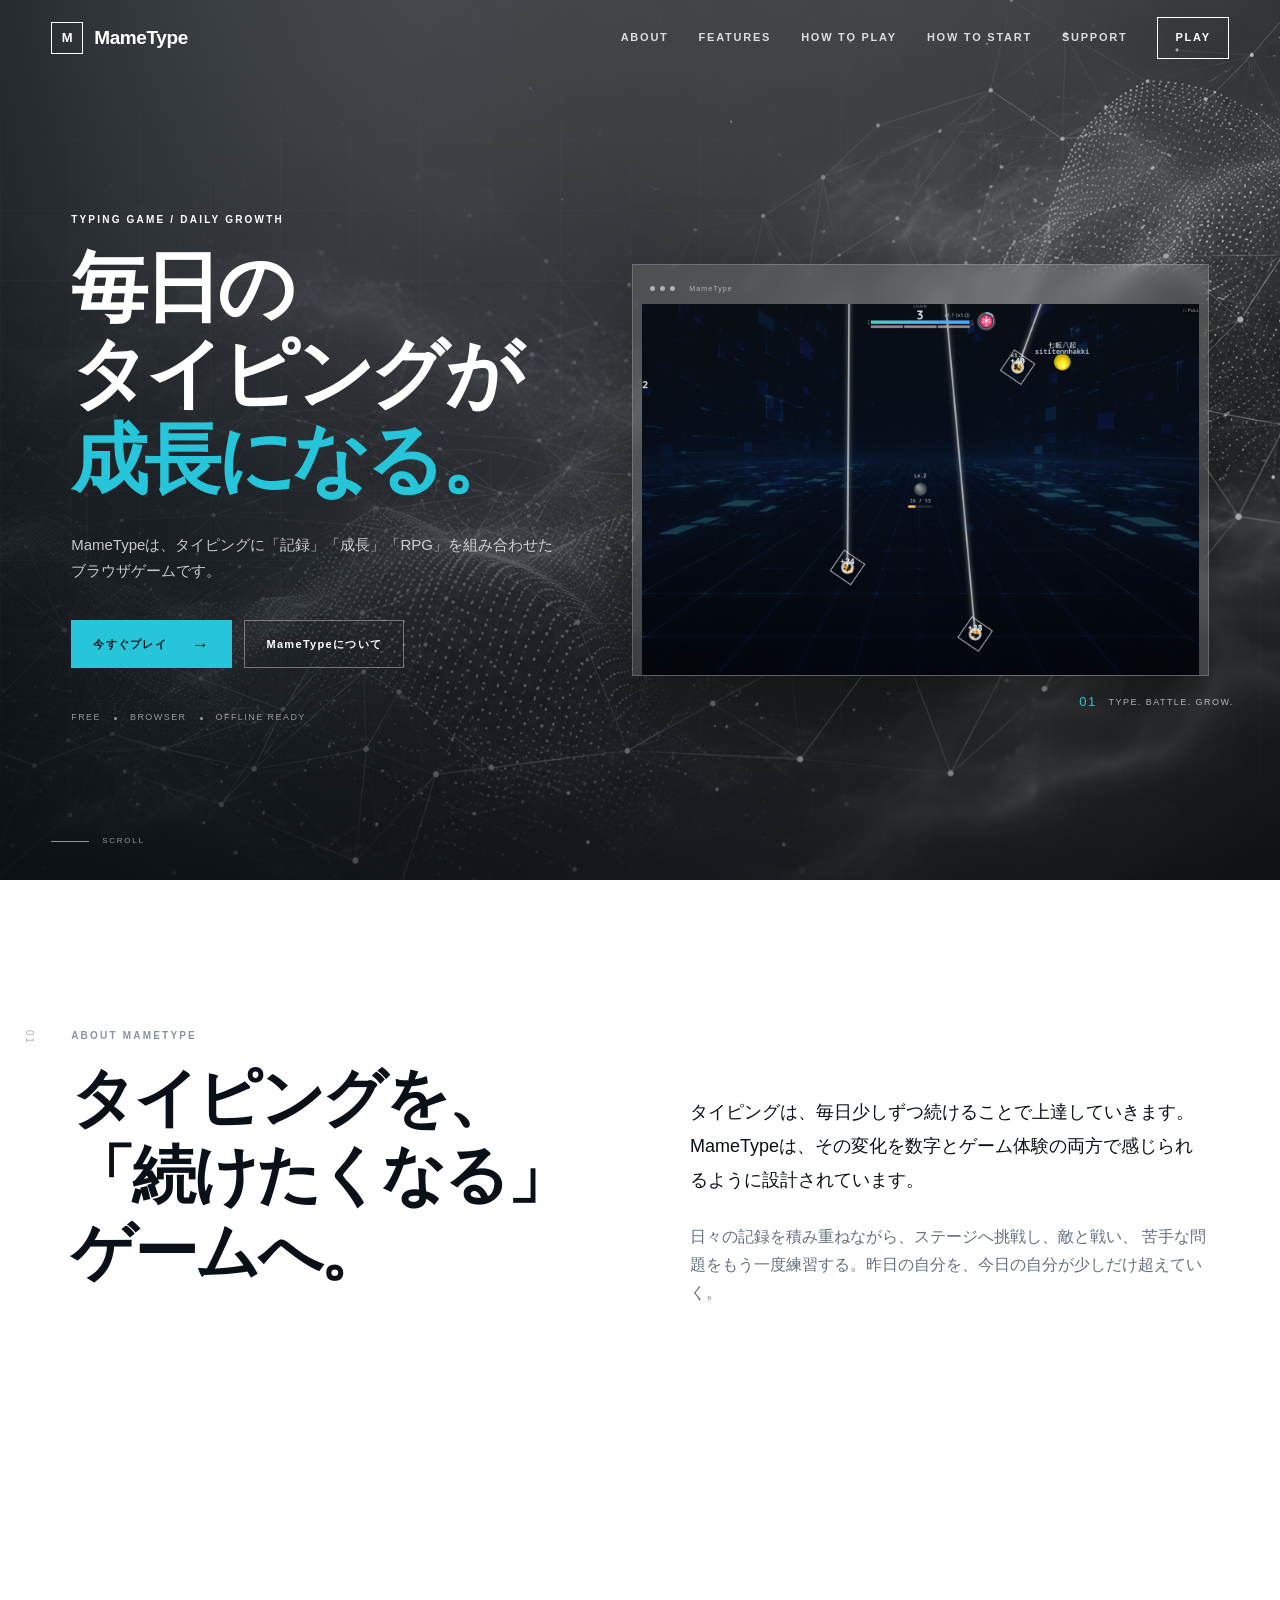
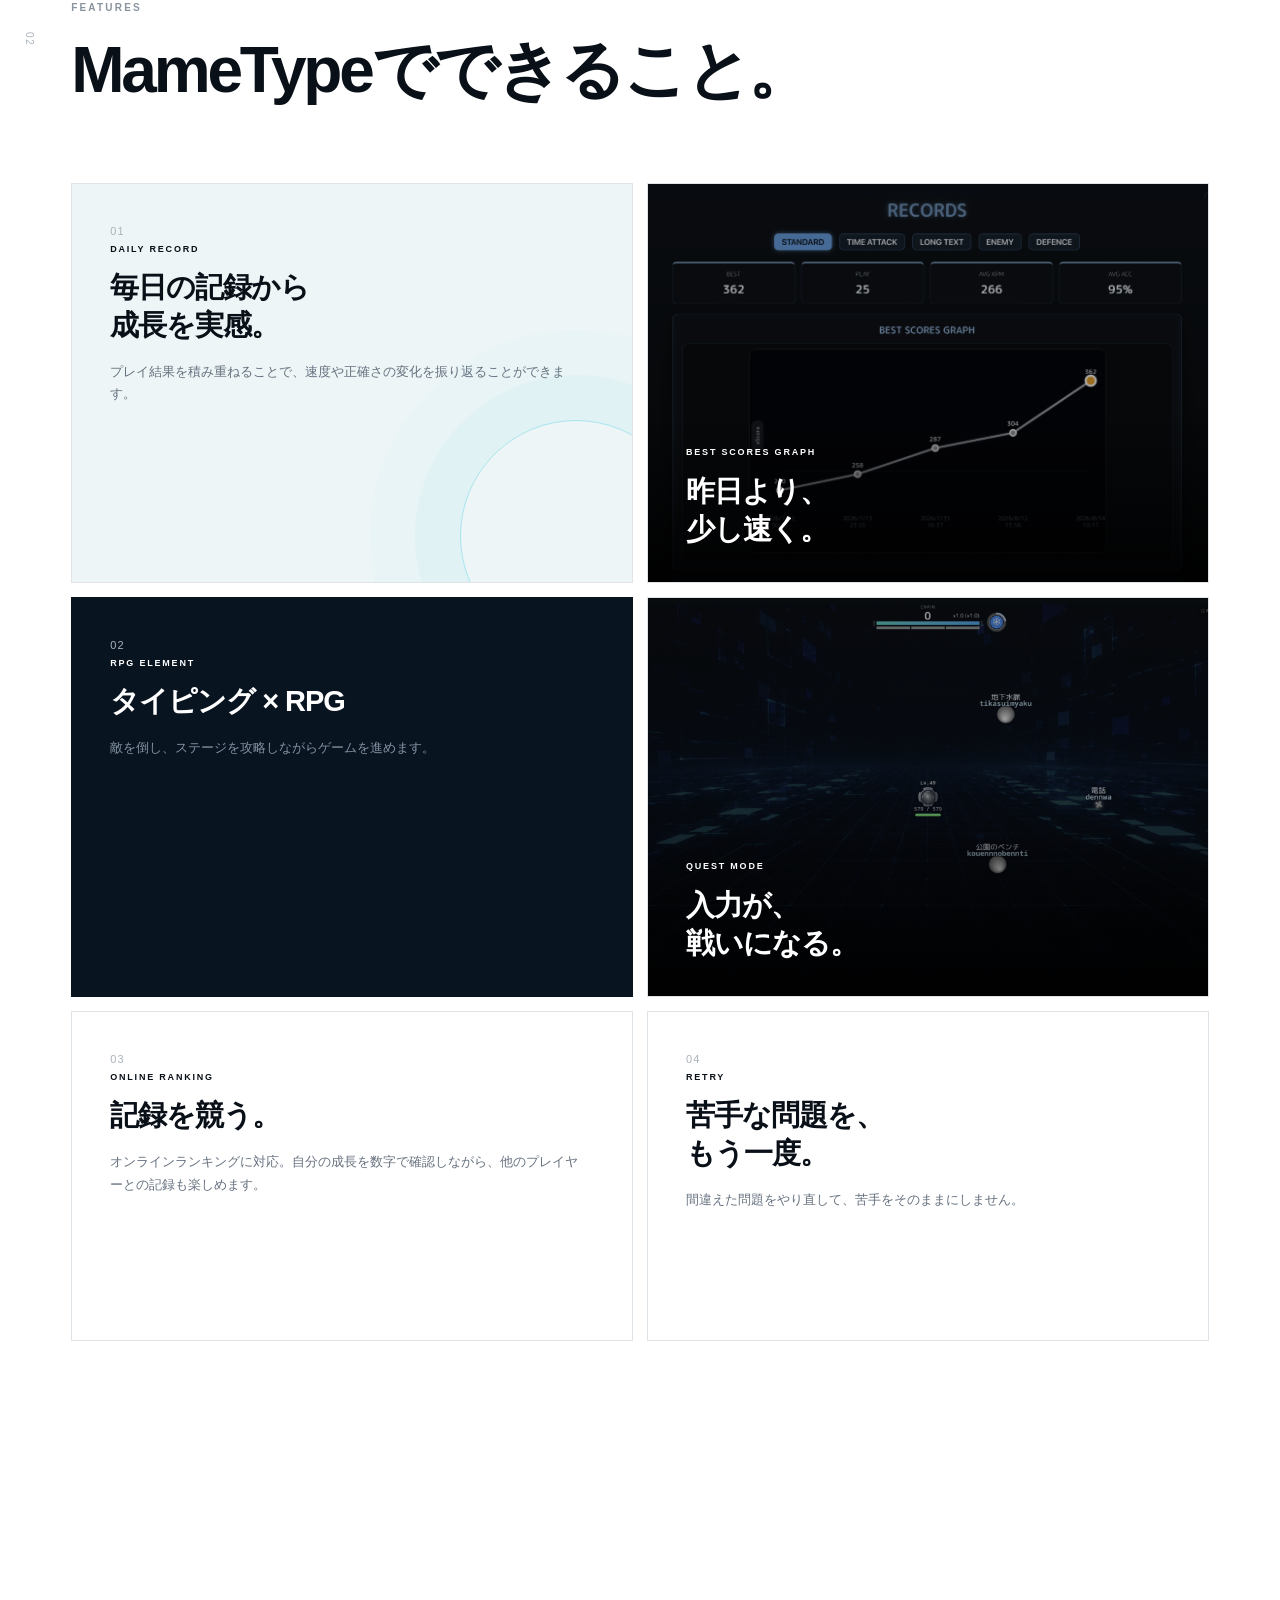
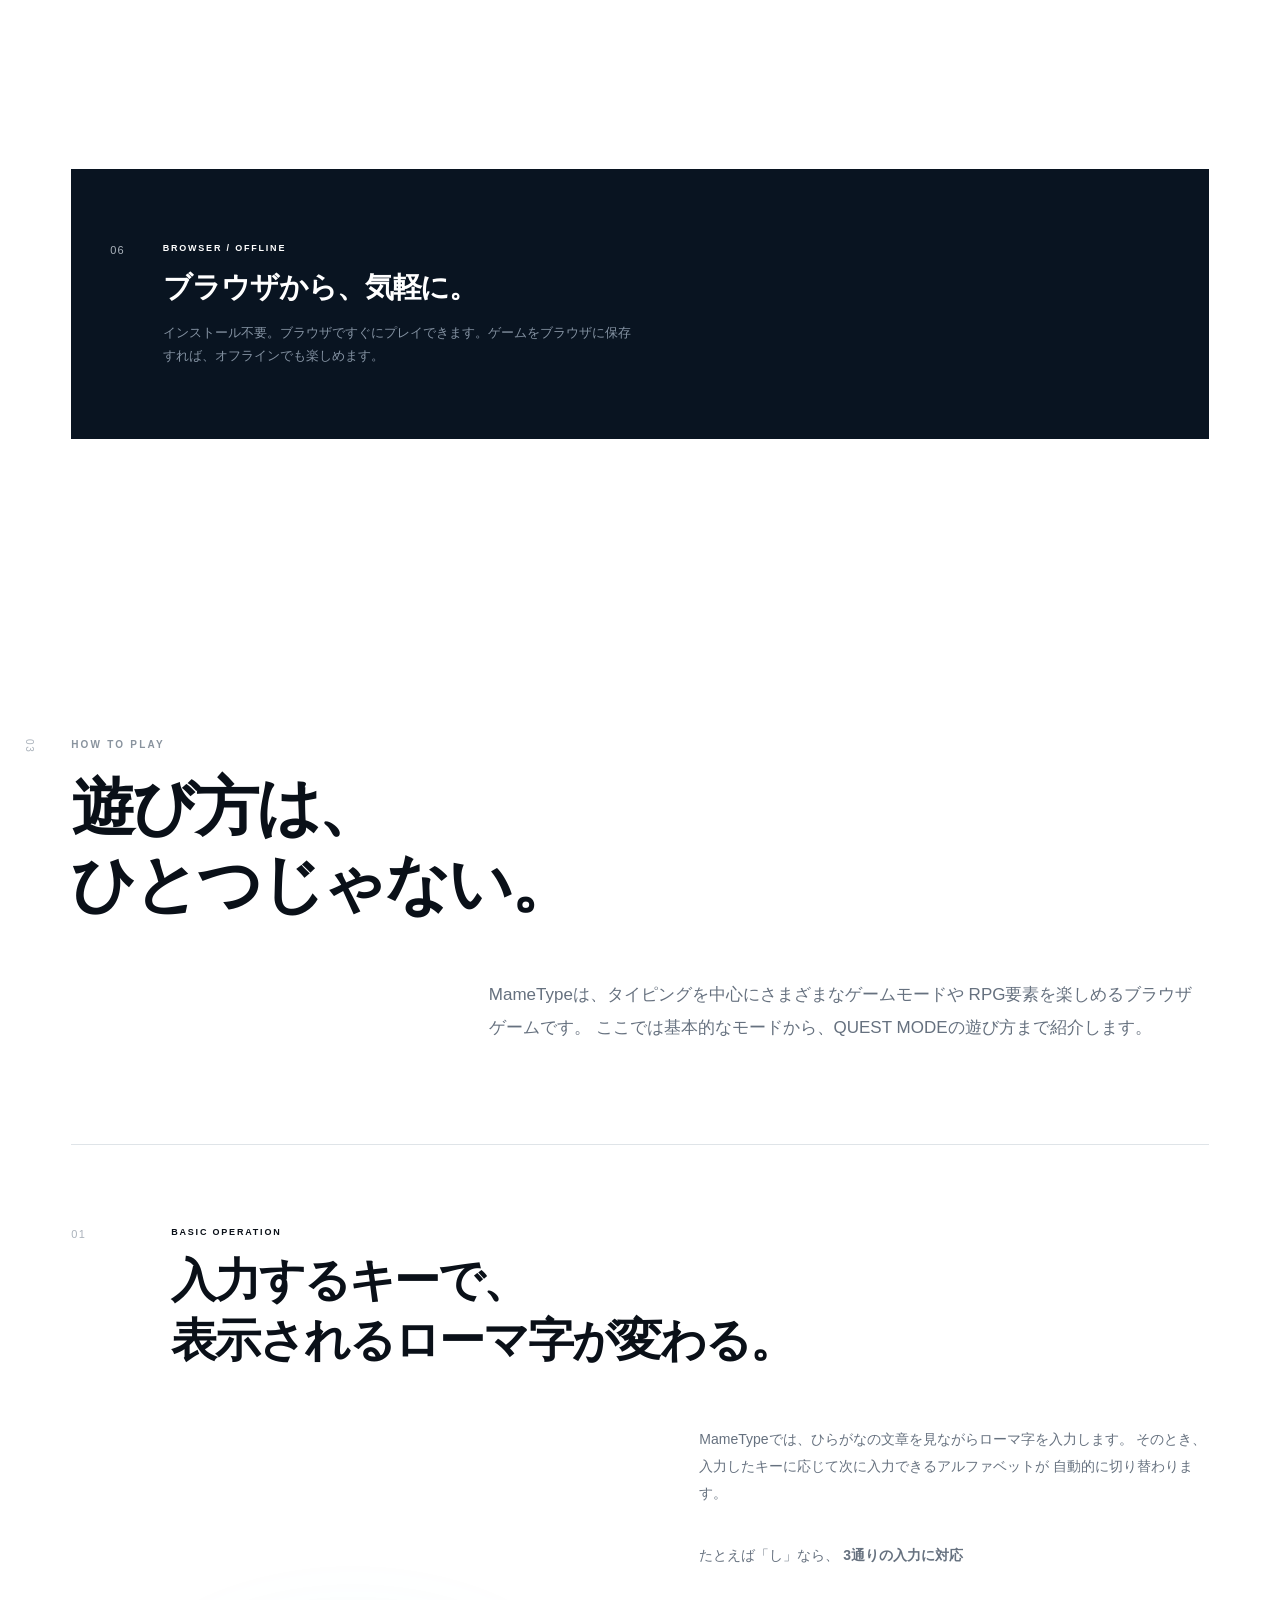
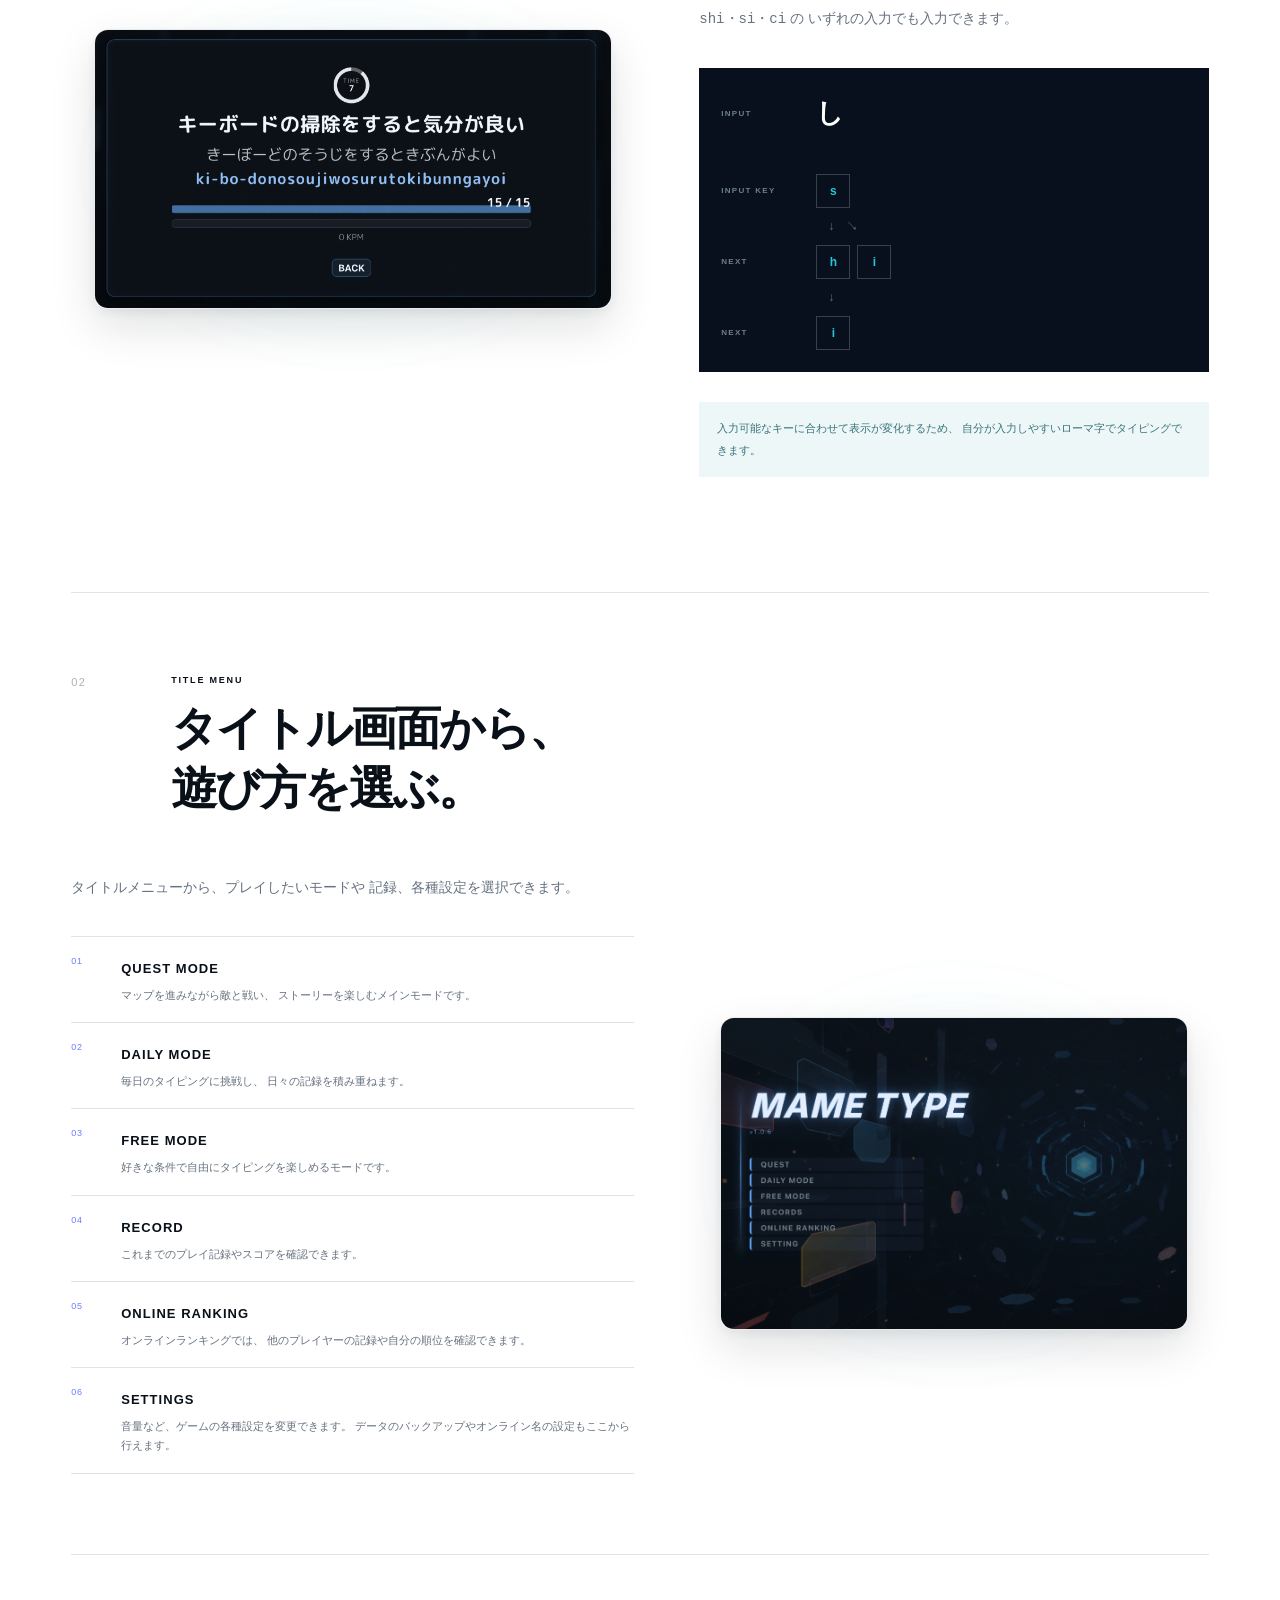
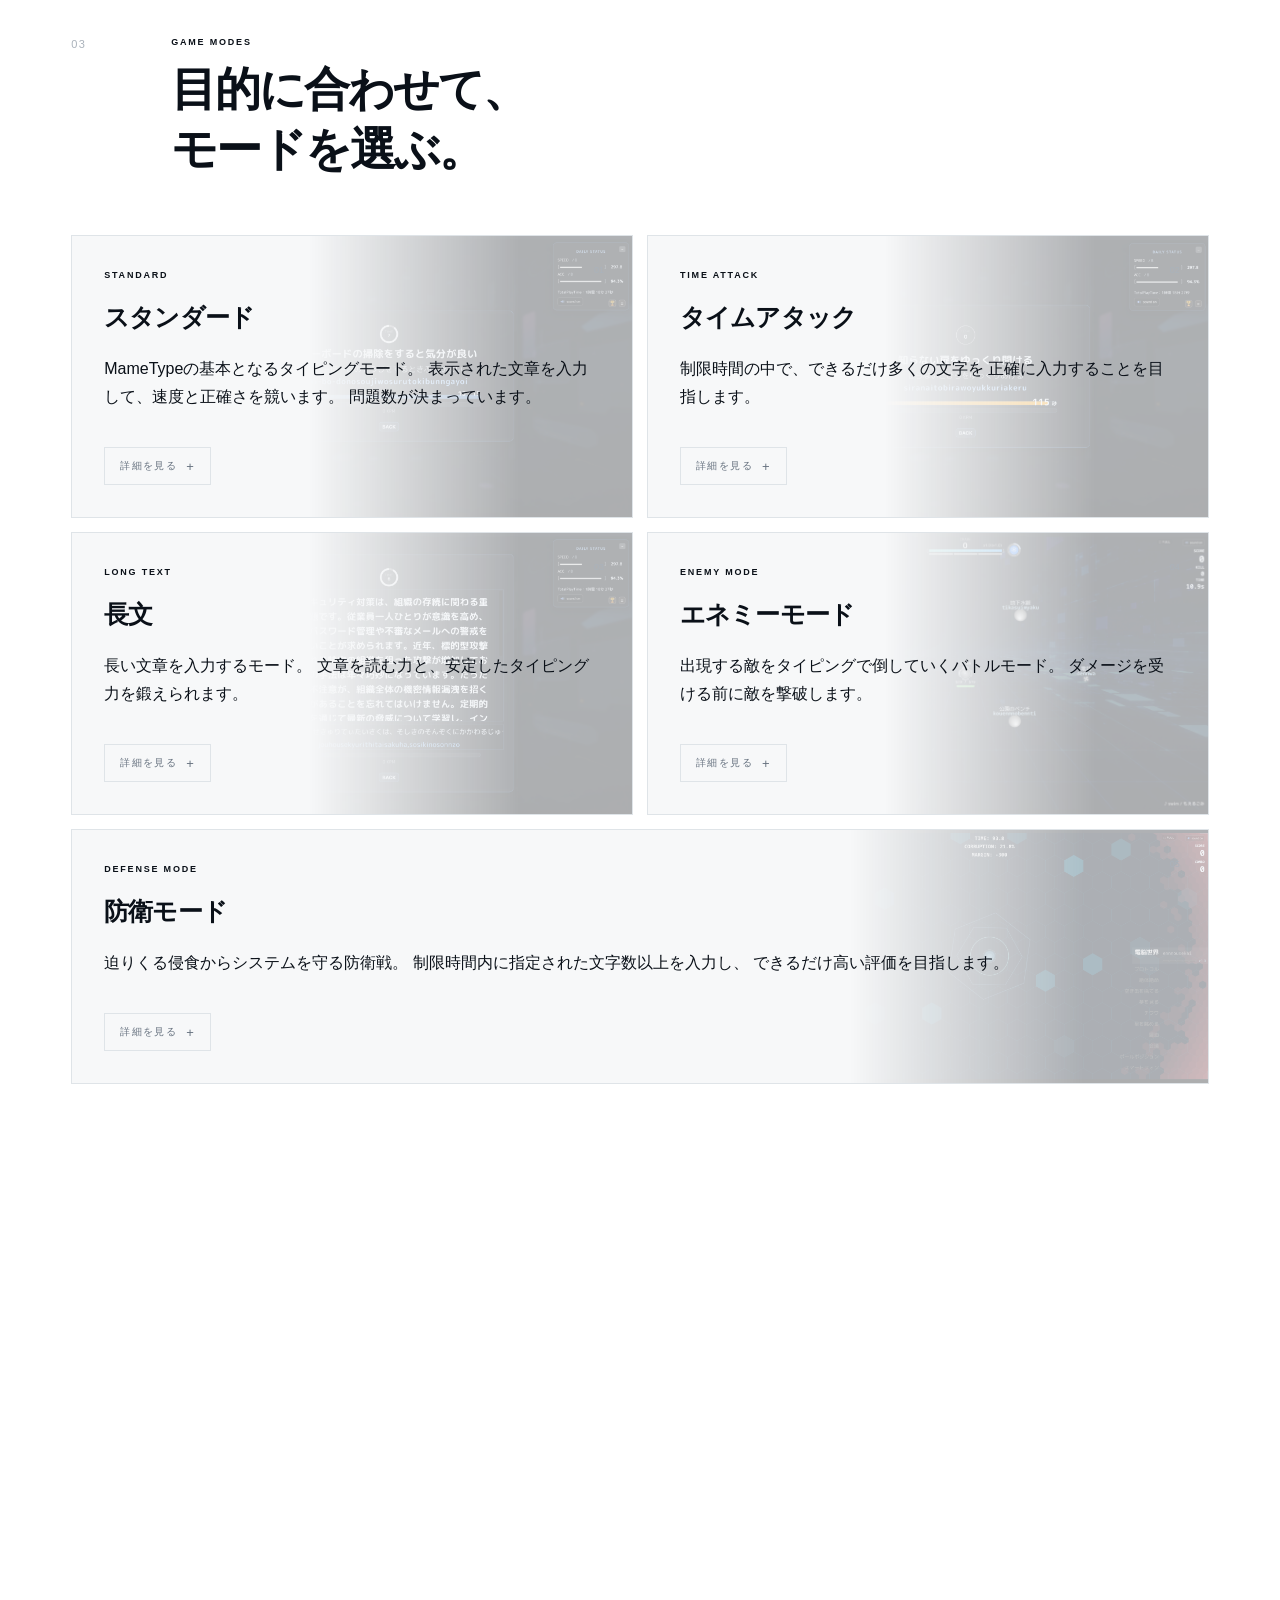
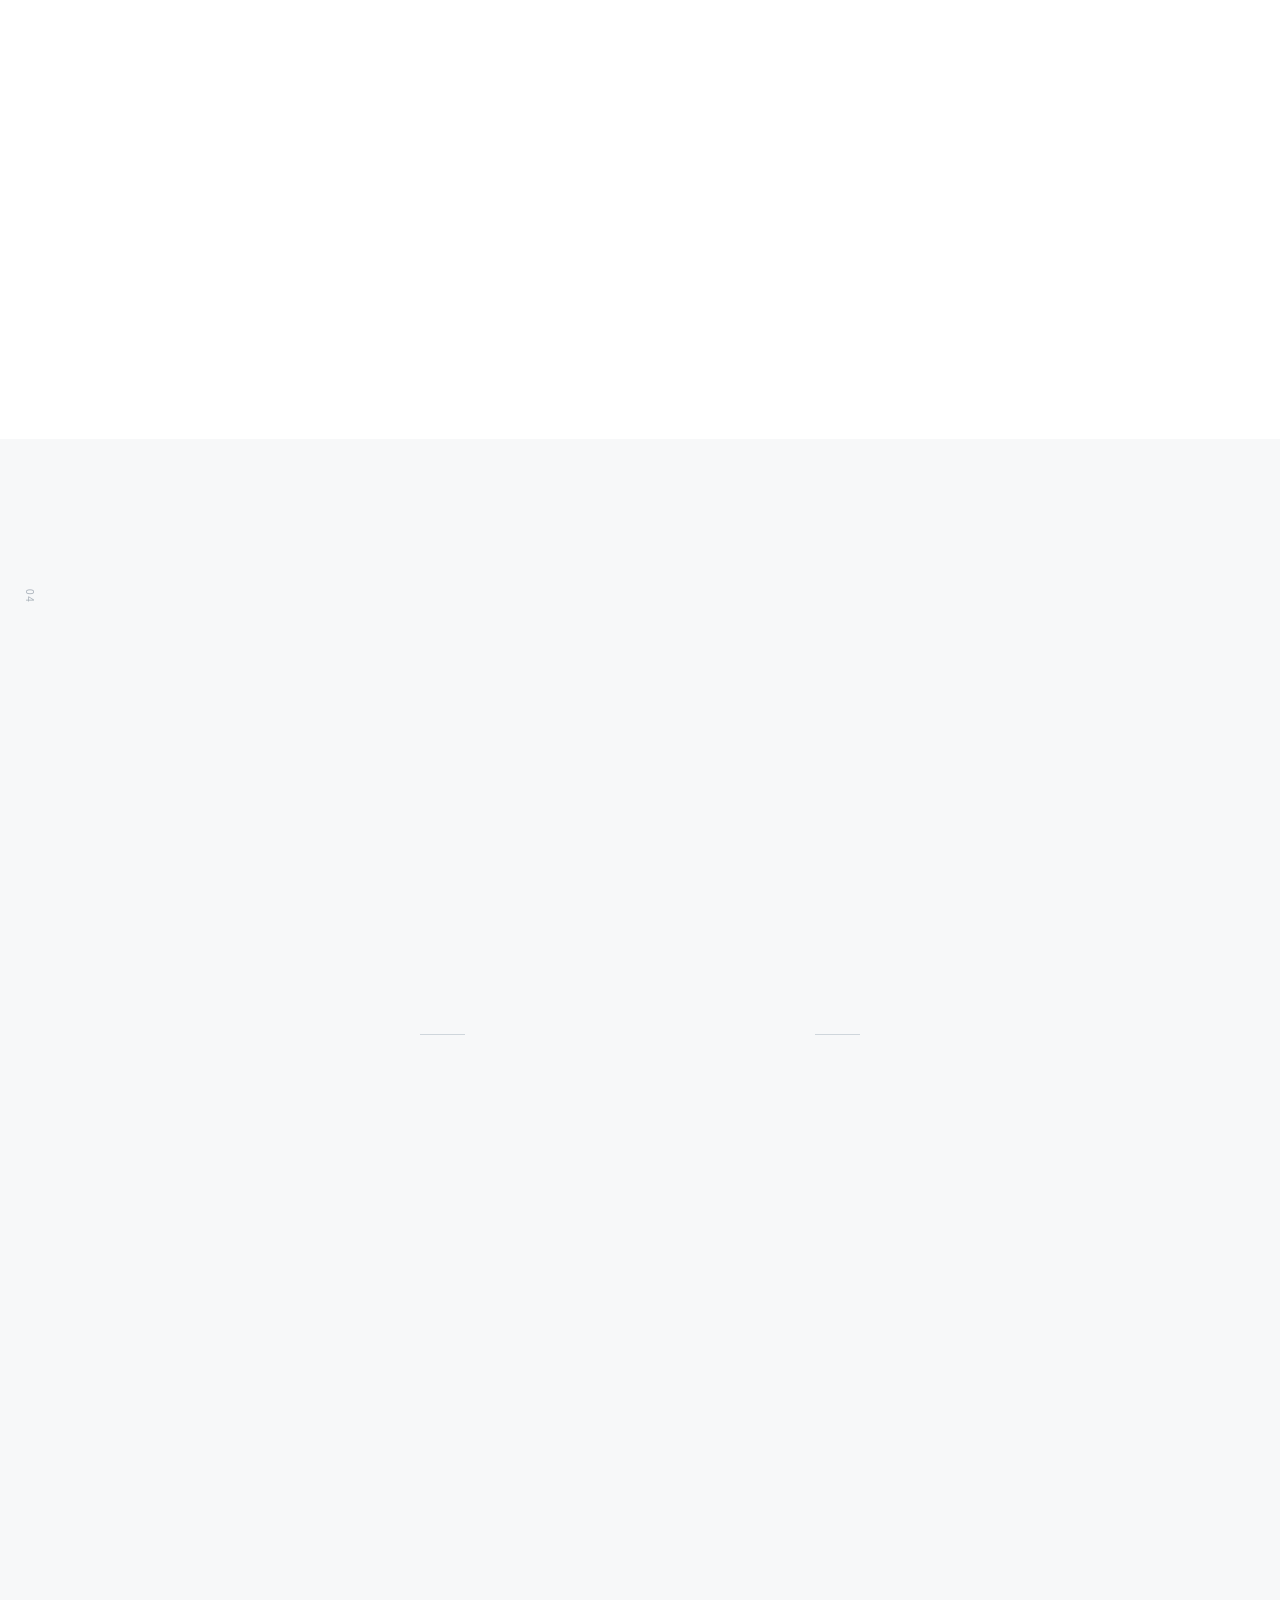
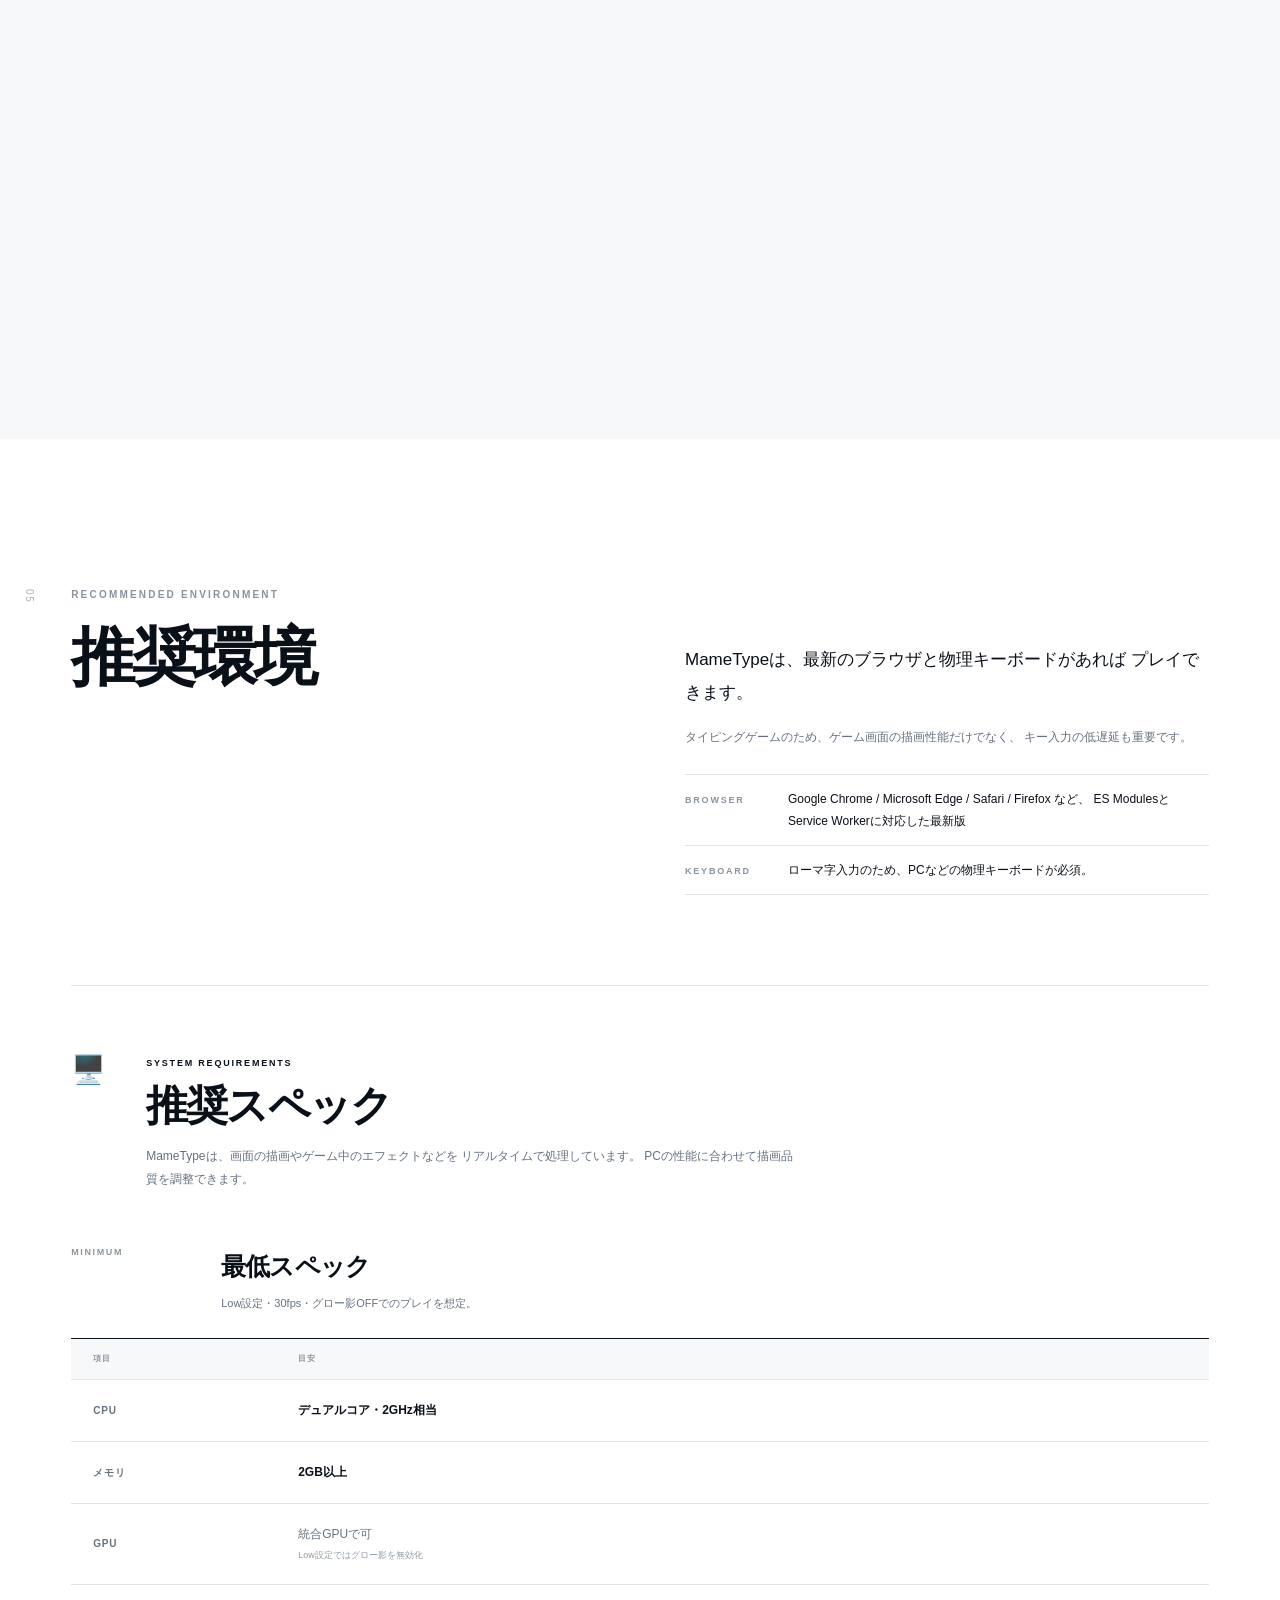
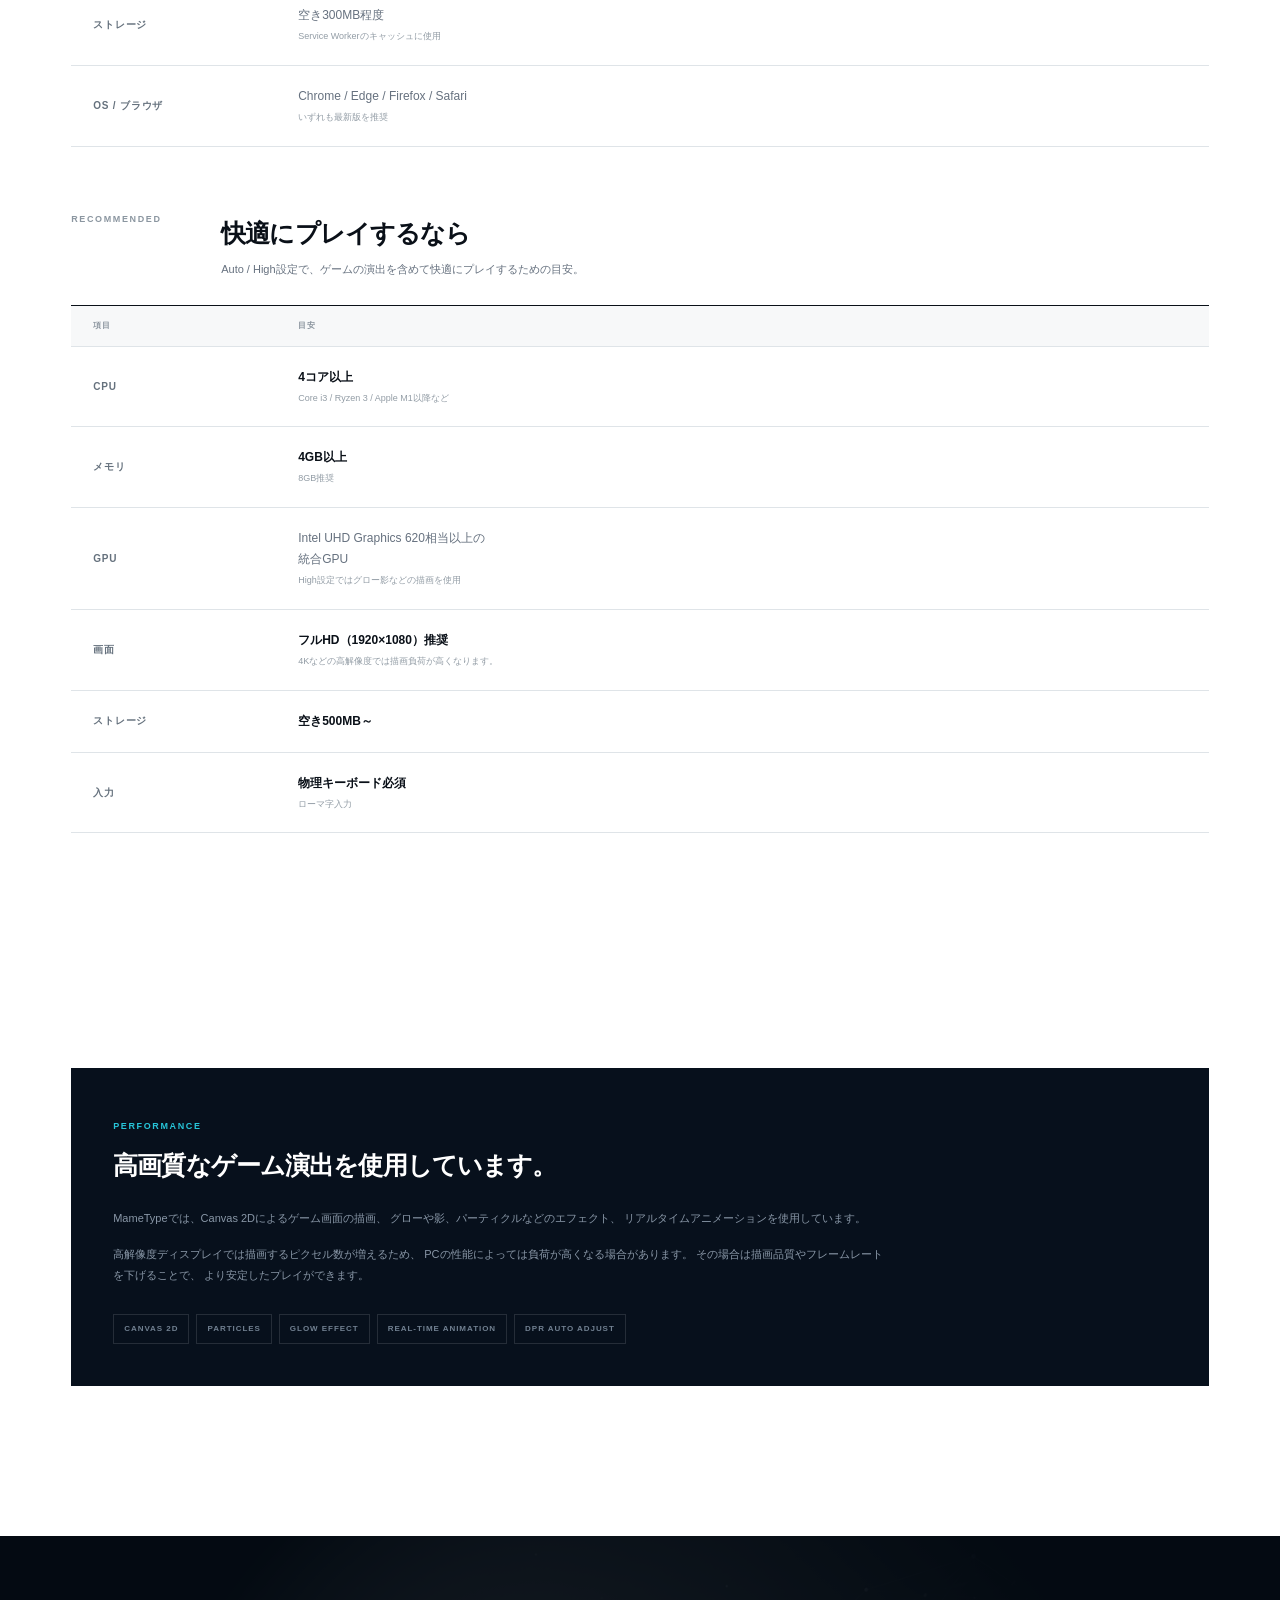
==== commit a65c8aa3: "GA" ====
--- a/index.html
+++ b/index.html
@@ -1215,5 +1215,17 @@
   </div>
 
   <script src="script.js"></script>
+
+  <!-- Google tag (gtag.js) -->
+<script async src="https://www.googletagmanager.com/gtag/js?id=G-LTCTSF3D03"></script>
+<script>
+  window.dataLayer = window.dataLayer || [];
+  function gtag(){dataLayer.push(arguments);}
+  gtag('js', new Date());
+
+  gtag('config', 'G-LTCTSF3D03');
+</script>
+
+
 </body>
 </html>
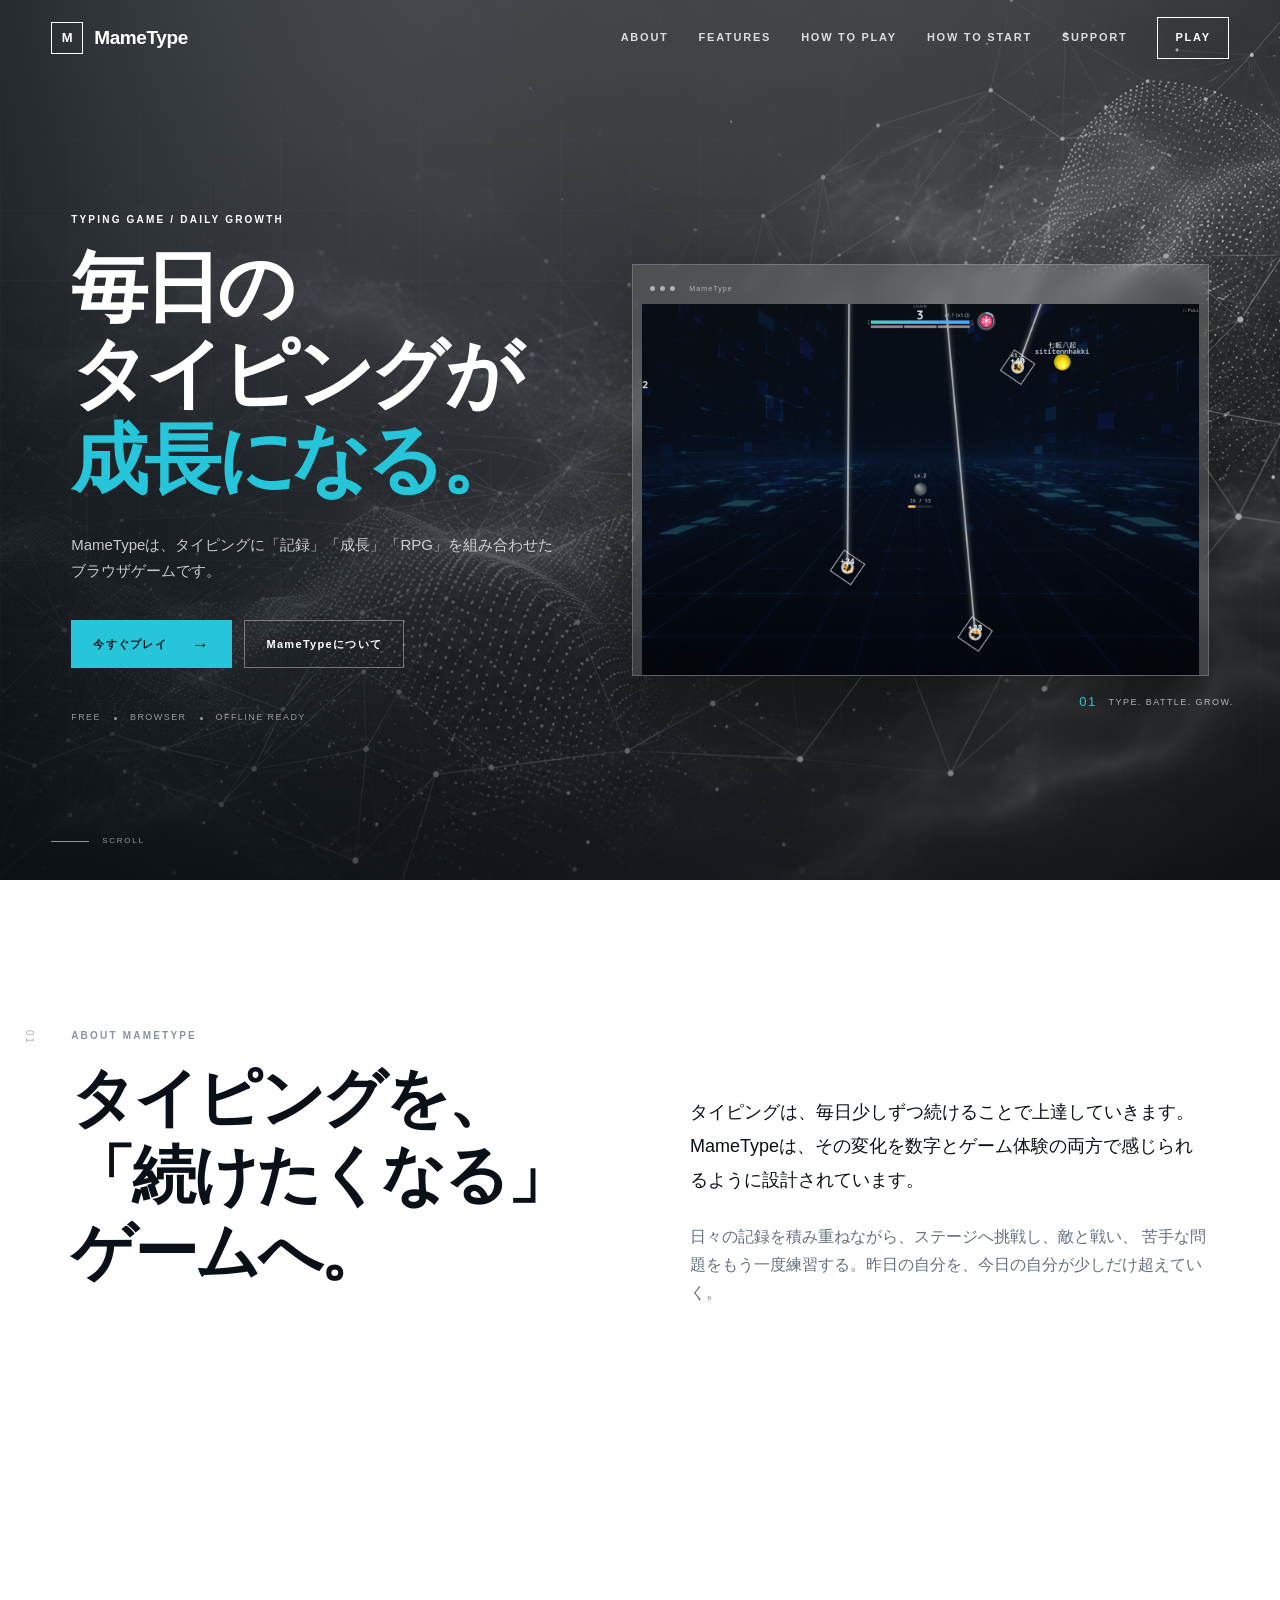
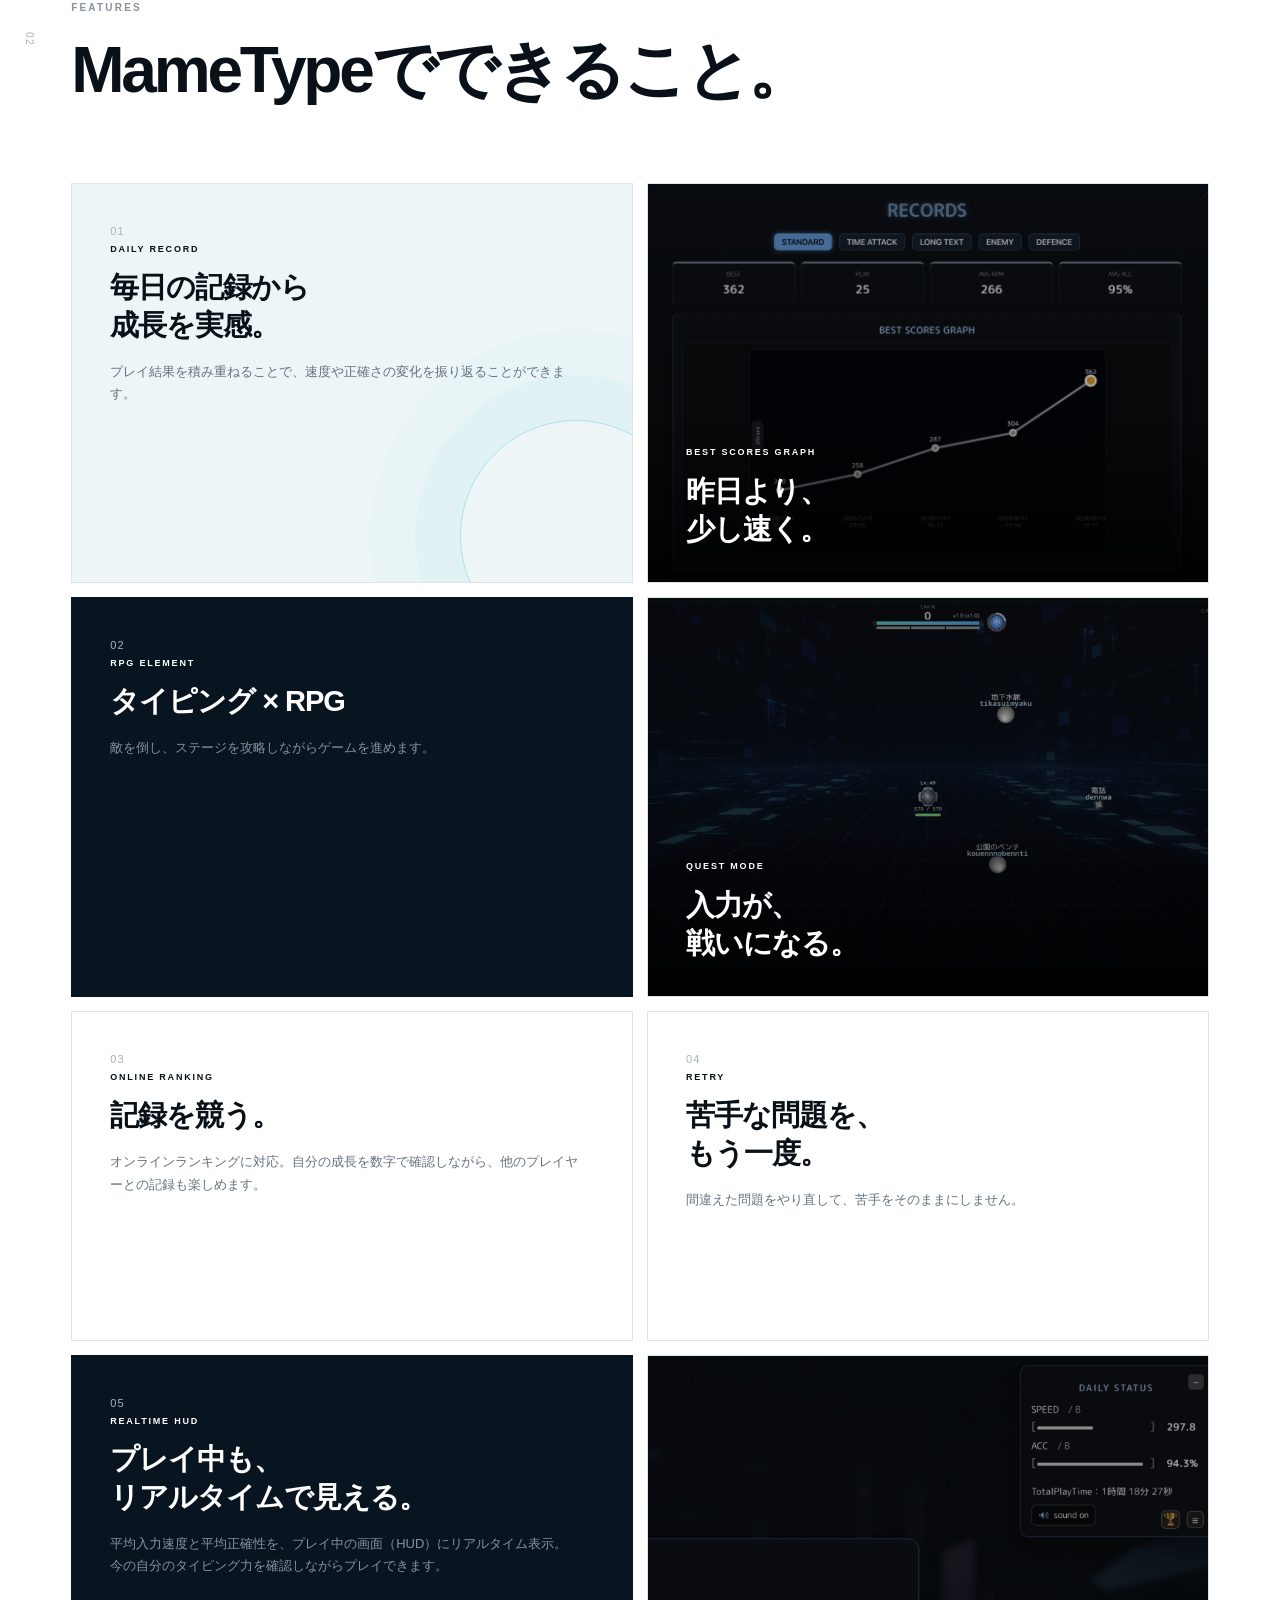
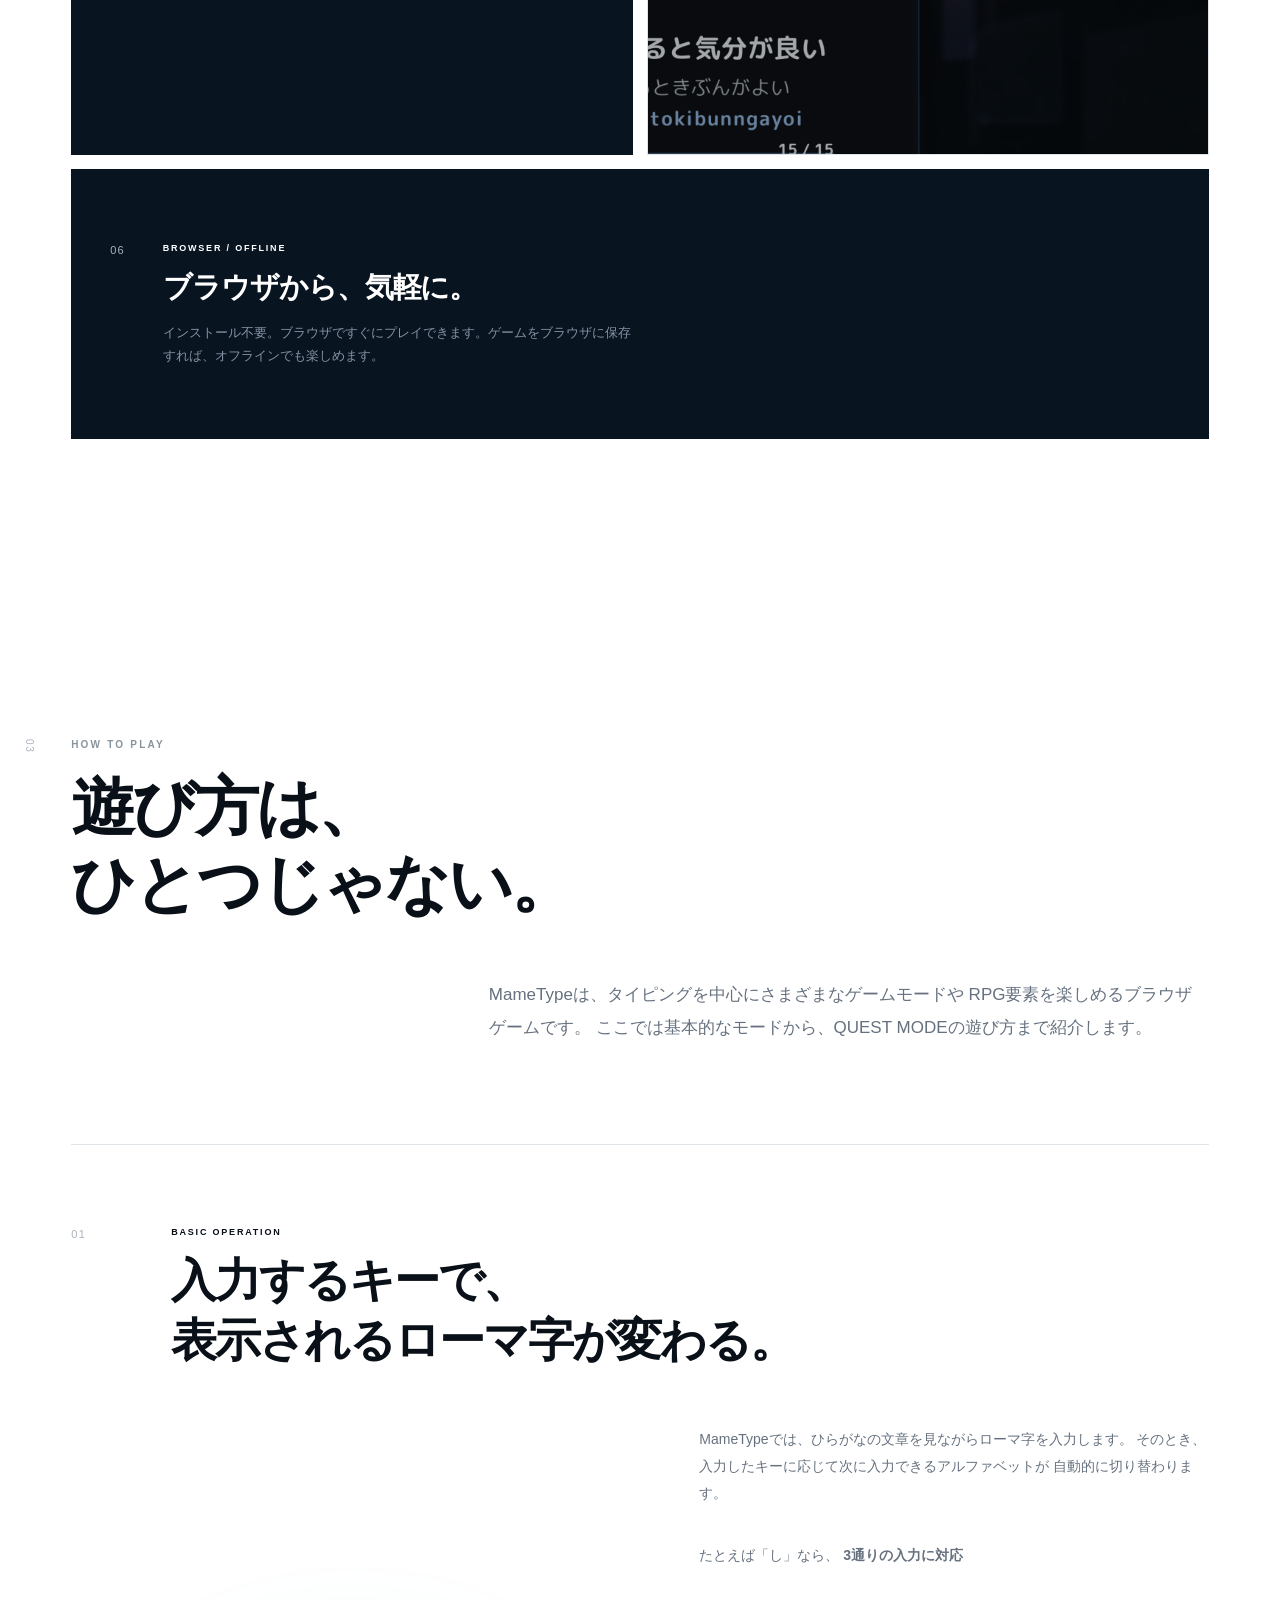
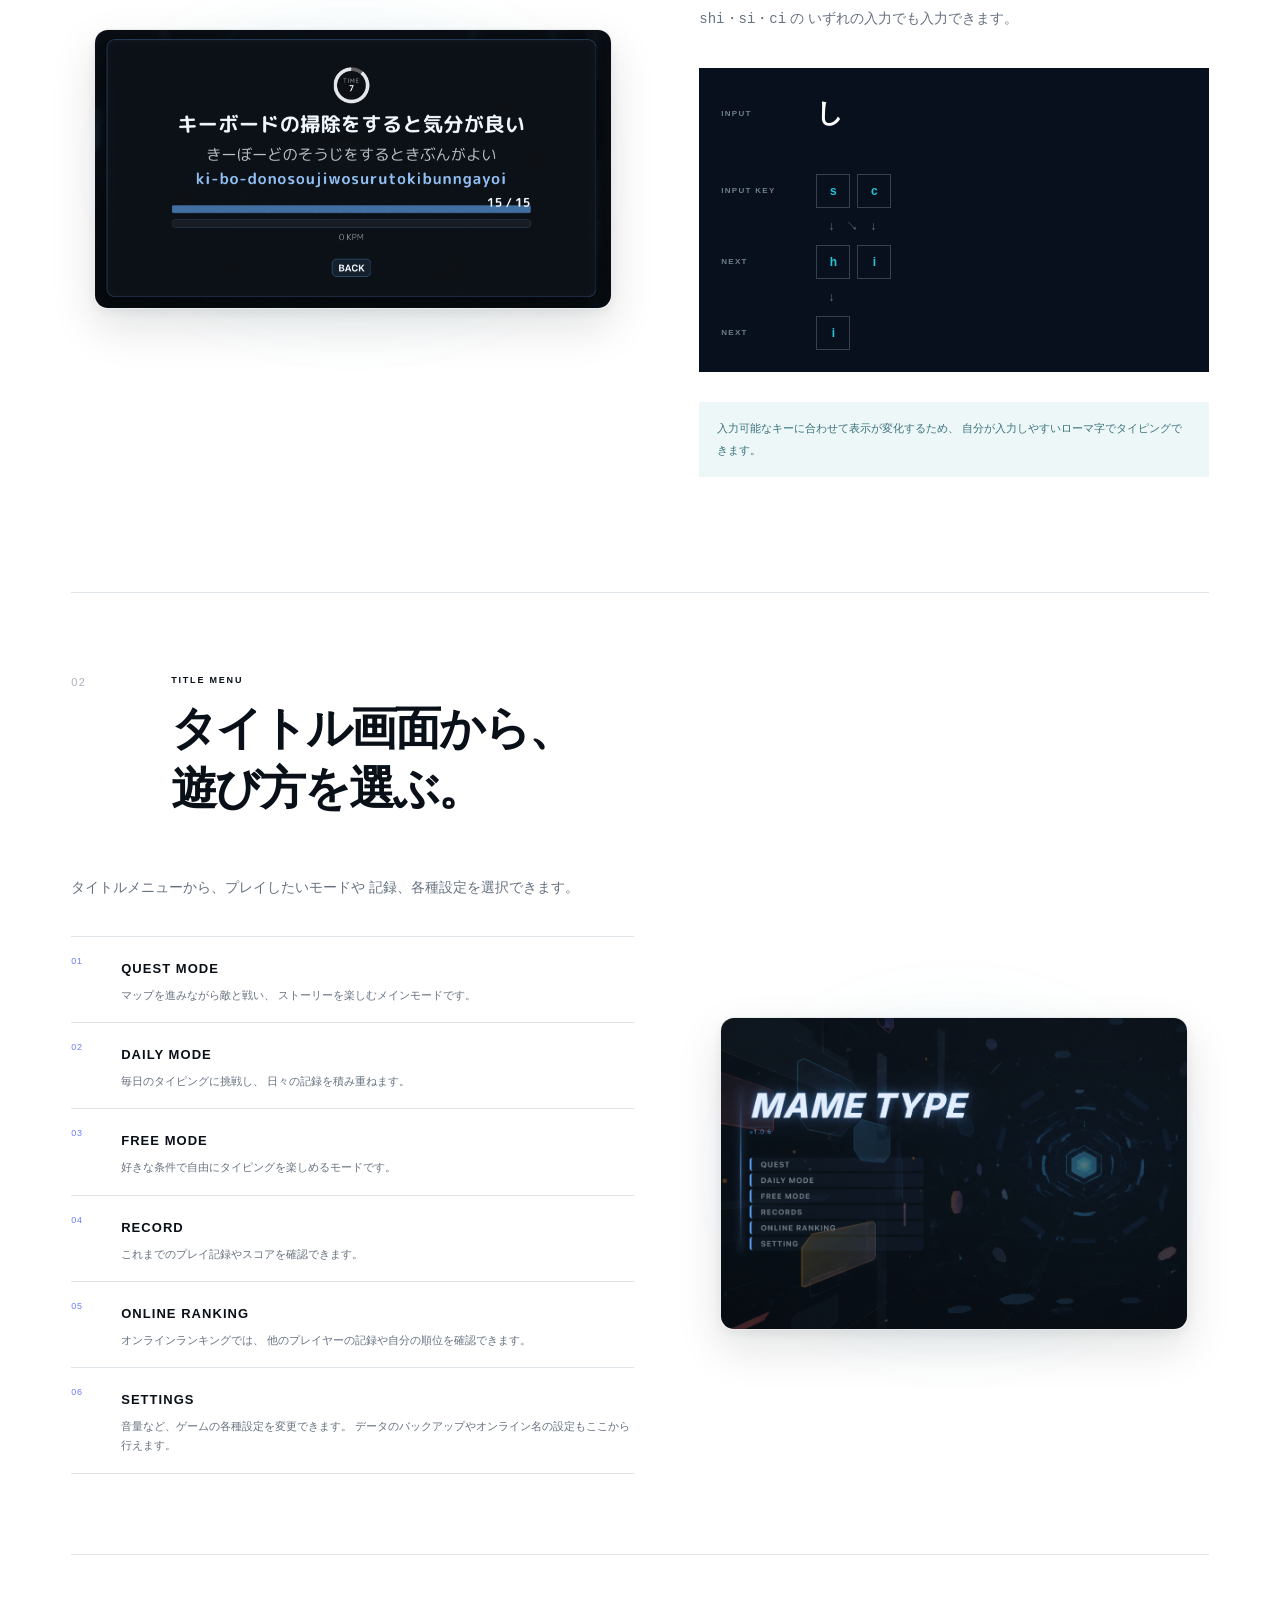
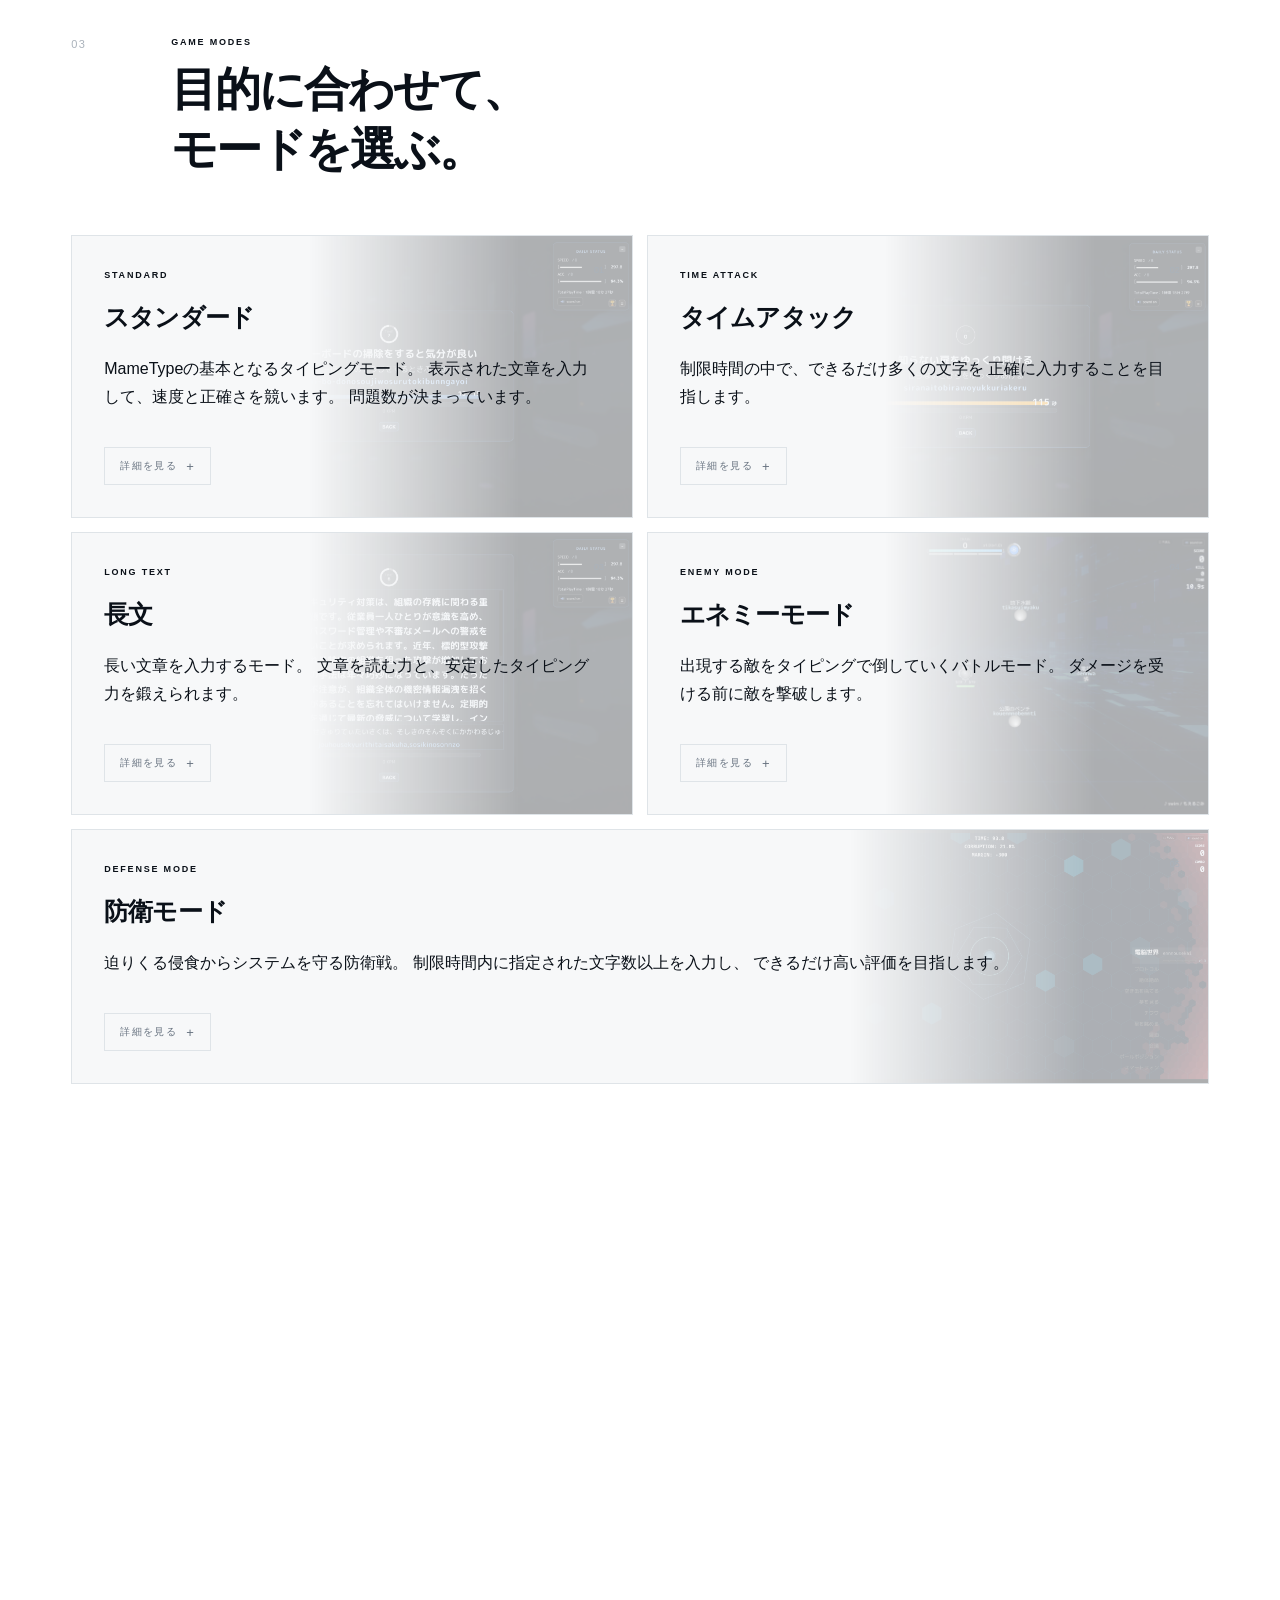
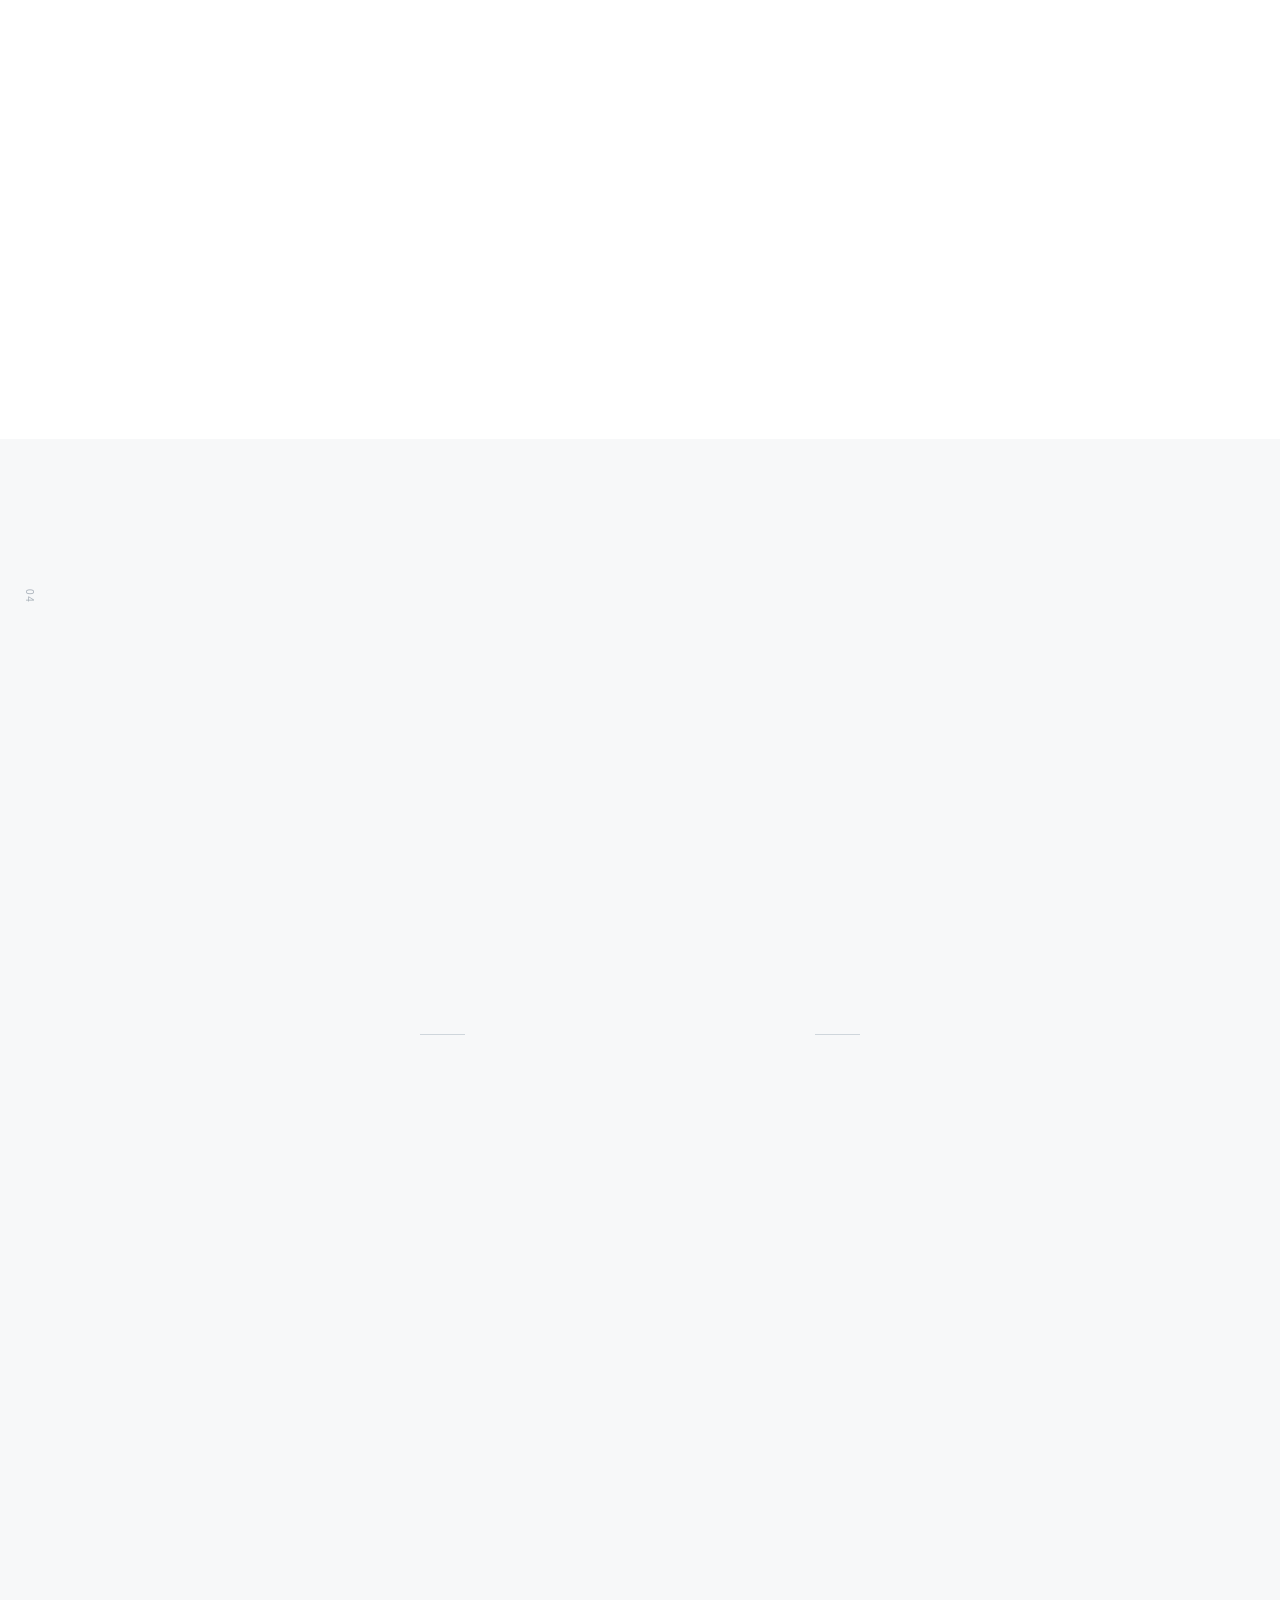
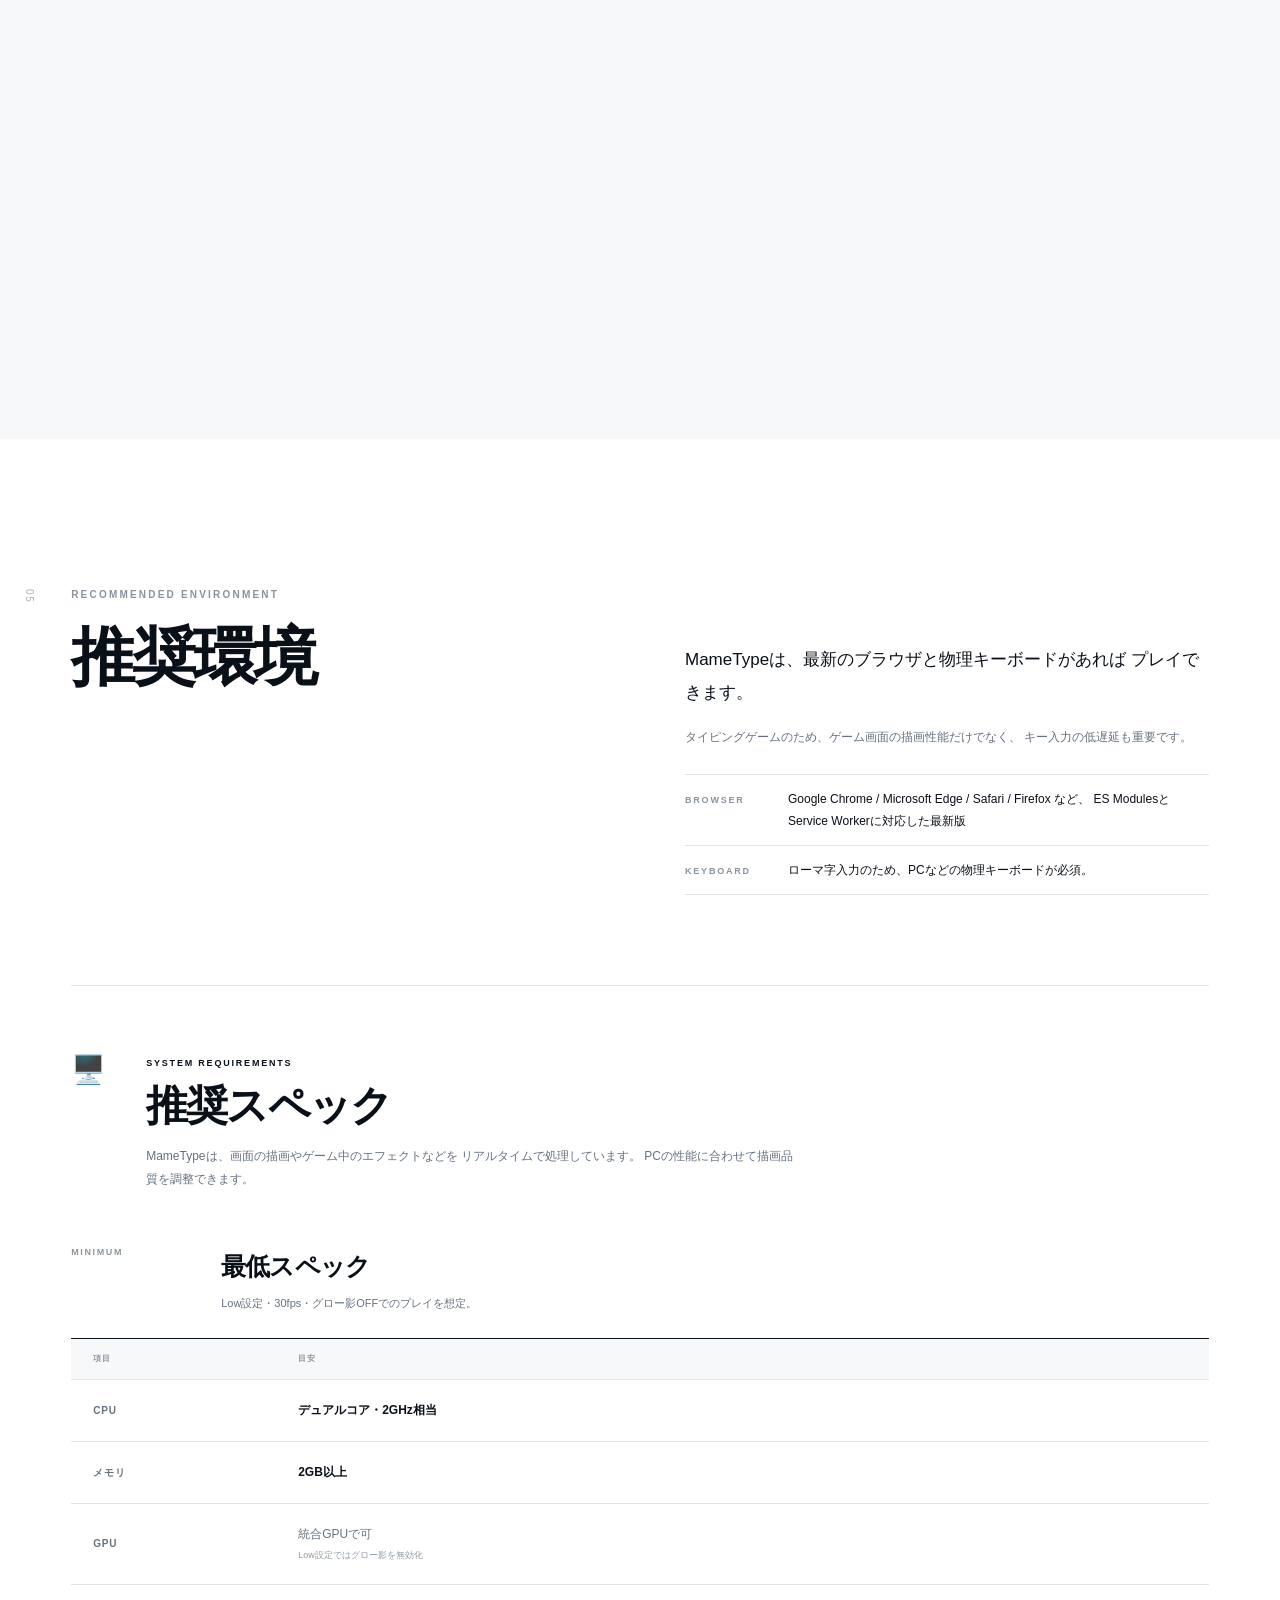
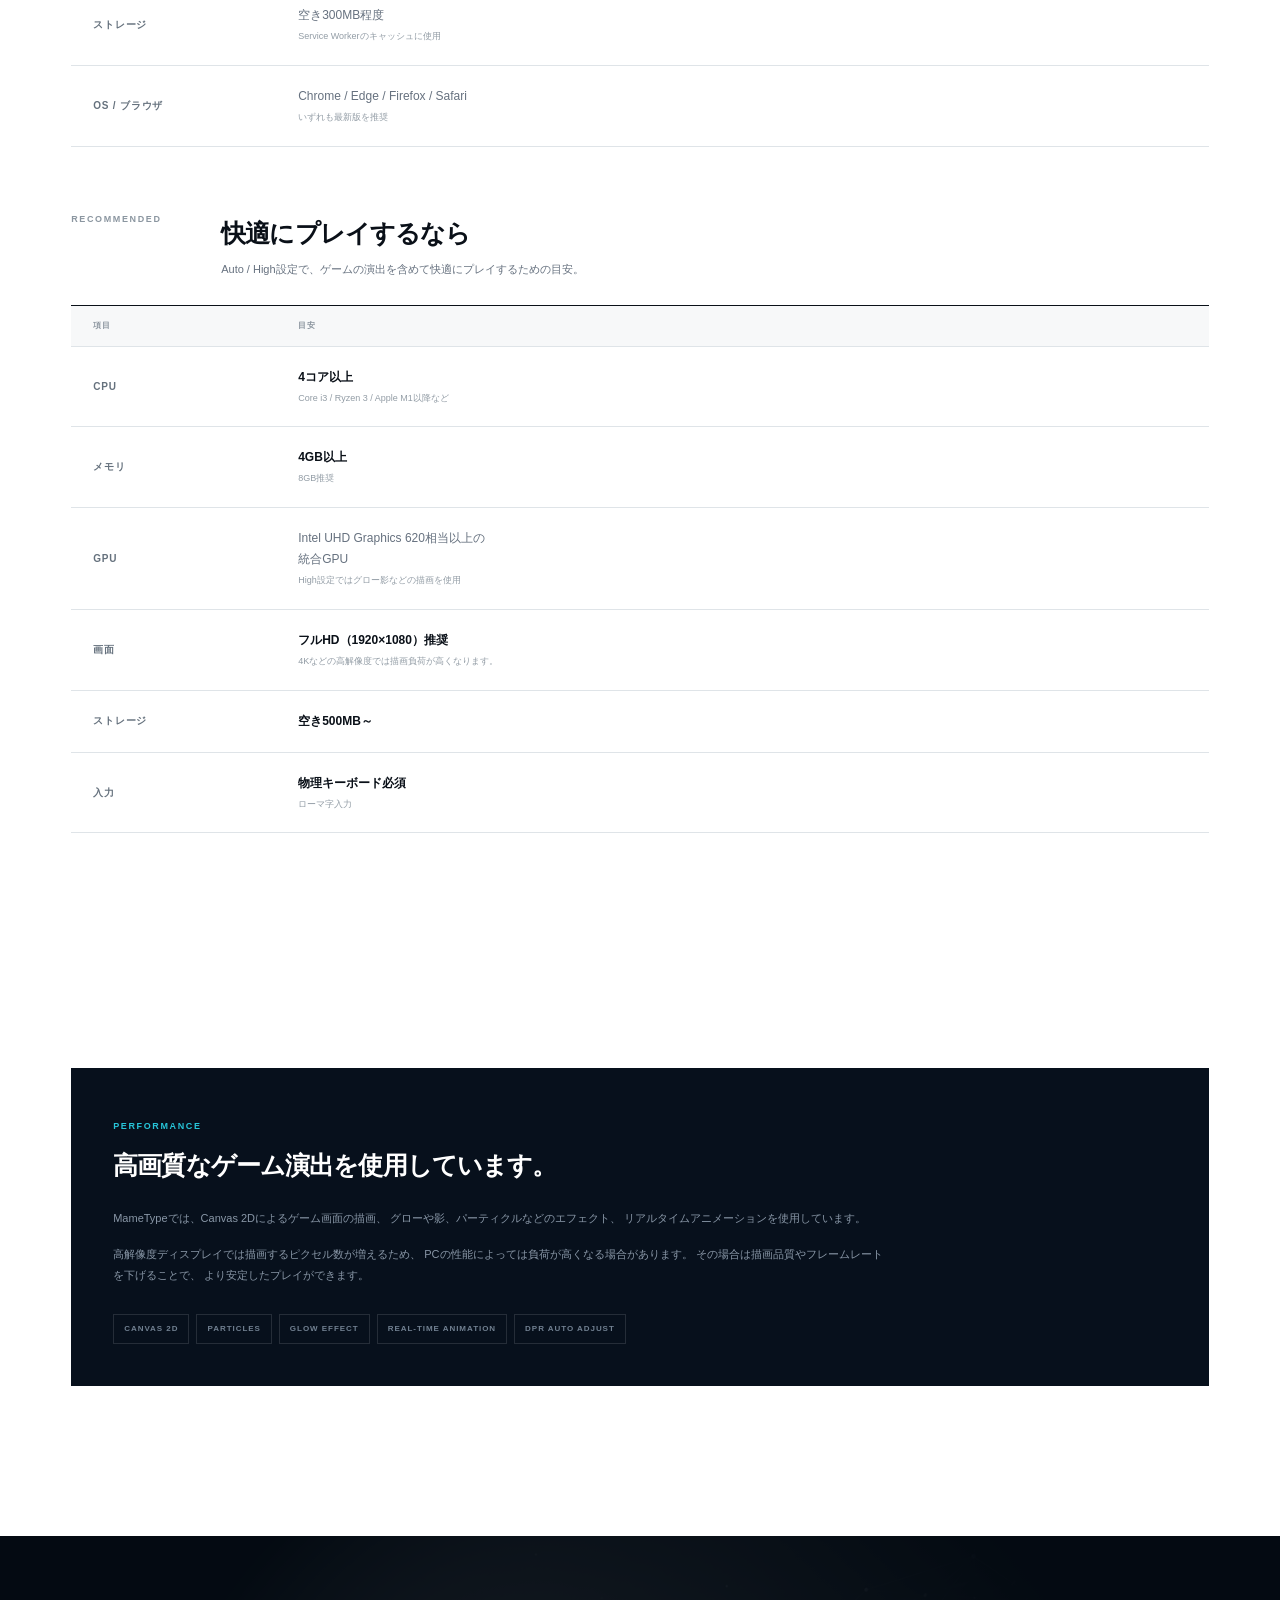
==== commit 28039964: "c追加" ====
--- a/index.html
+++ b/index.html
@@ -238,11 +238,12 @@
           <div class="typing-demo-row">
             <span class="typing-demo-label">INPUT KEY</span>
             <div class="typing-keys">
-              <b>s</b>
-            </div>
-          </div>
-
-          <div class="typing-demo-arrow">　↓　↘︎</div>
+            <b>s</b>
+            <b>c</b>
+            </div>
+          </div>
+
+          <div class="typing-demo-arrow">　↓　↘︎　↓</div>
 
           <div class="typing-demo-row">
             <span class="typing-demo-label">NEXT</span>
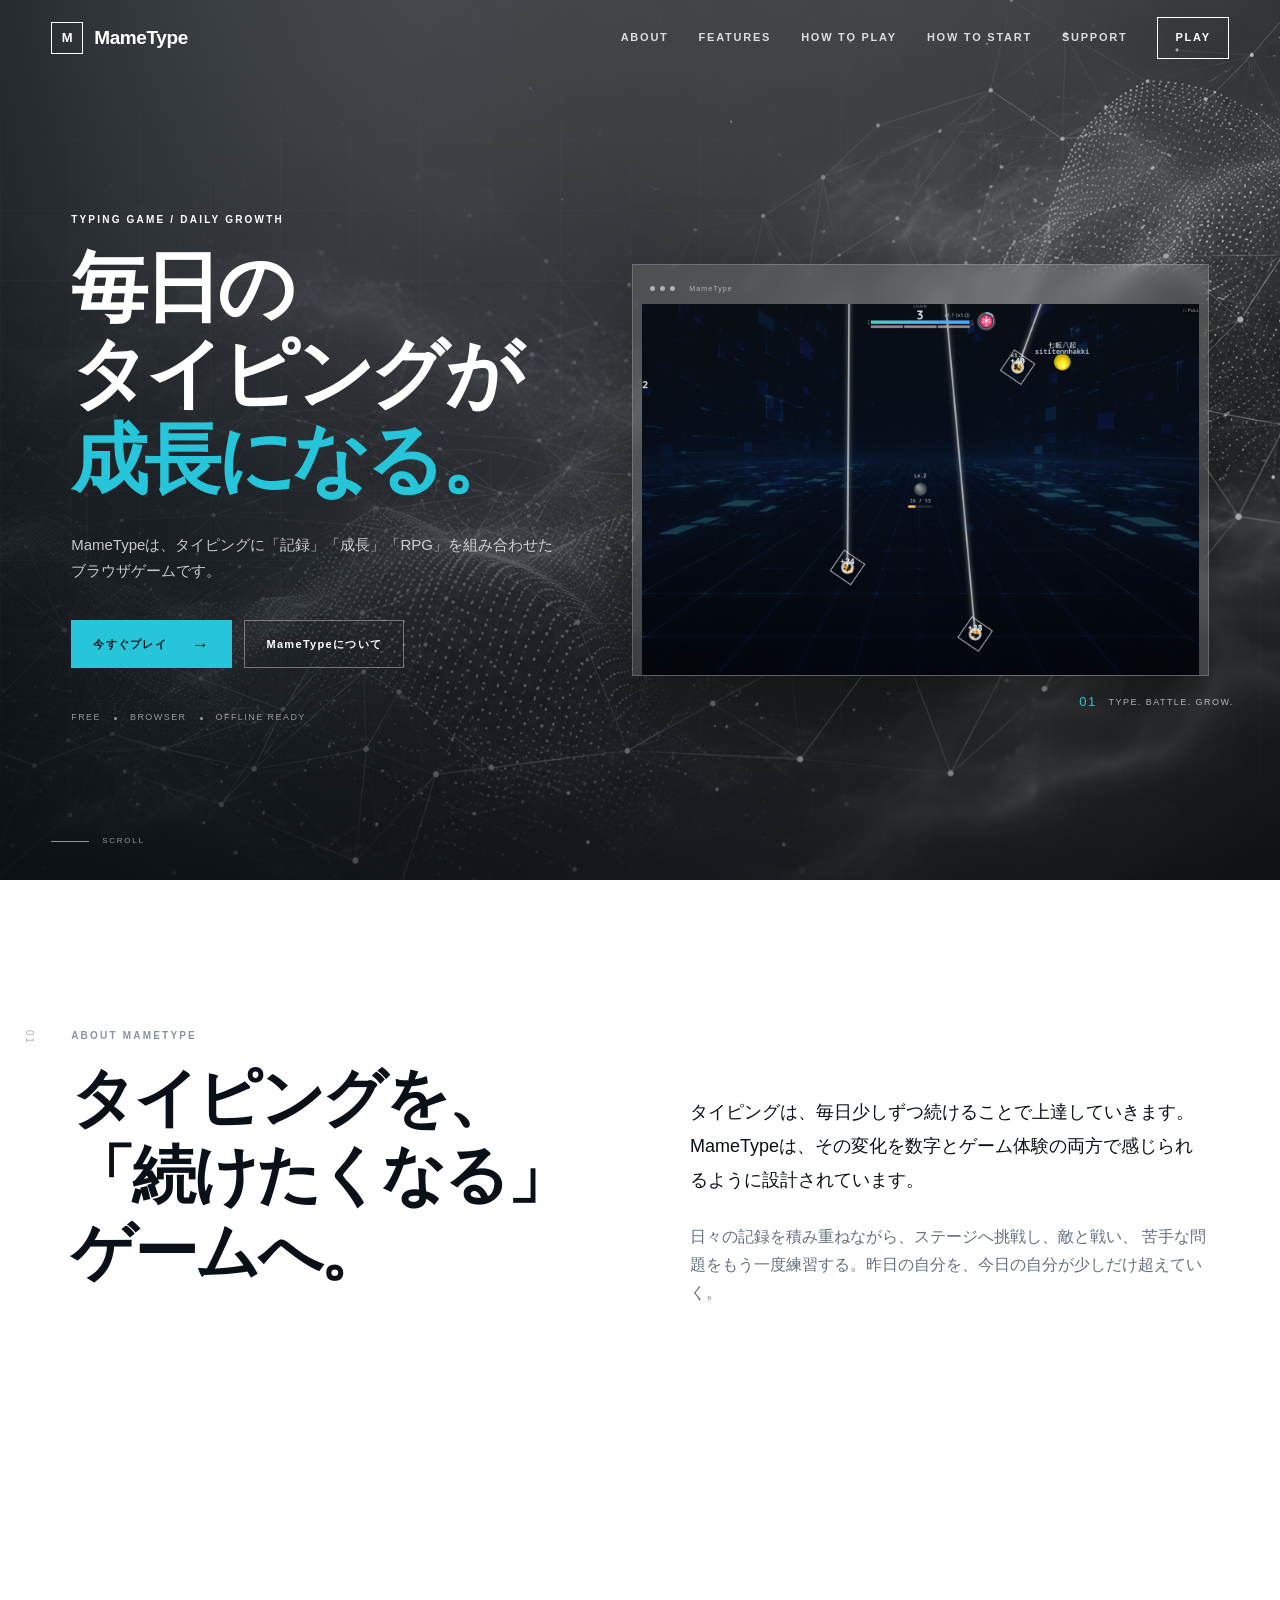
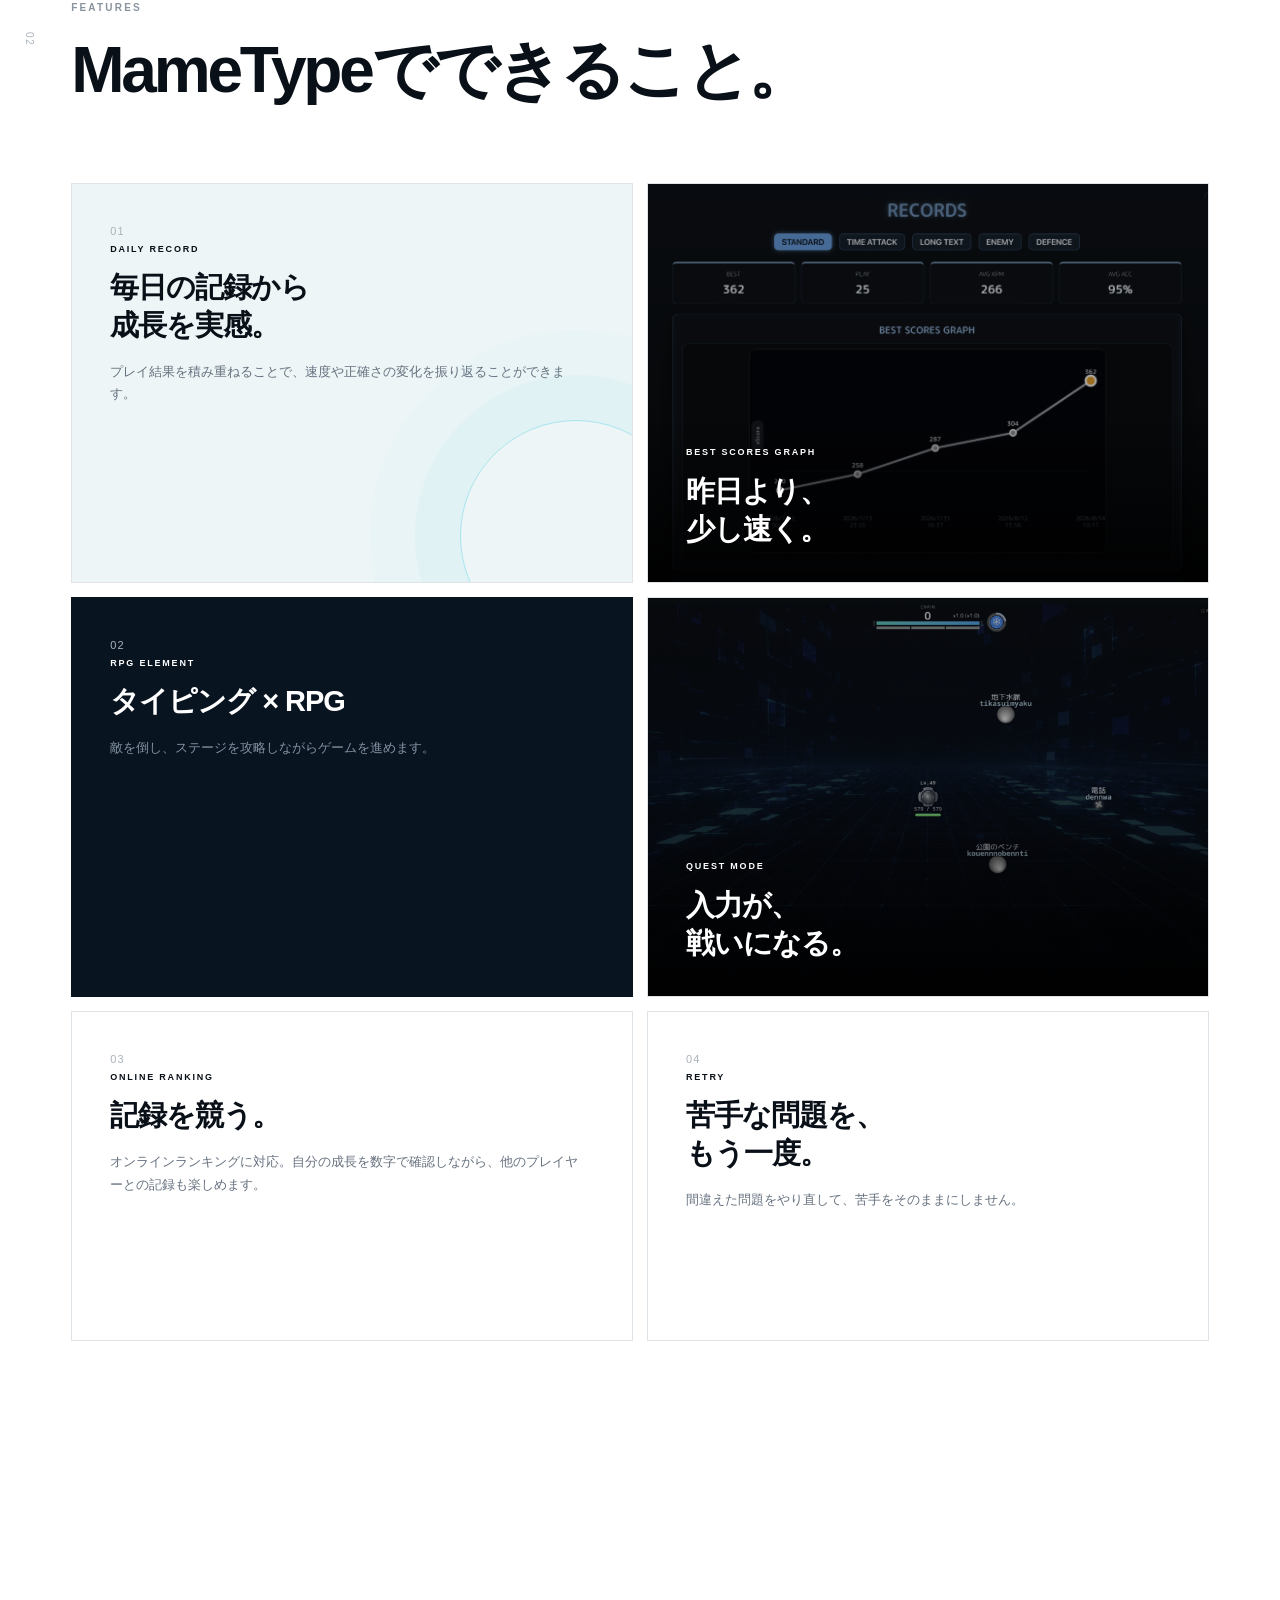
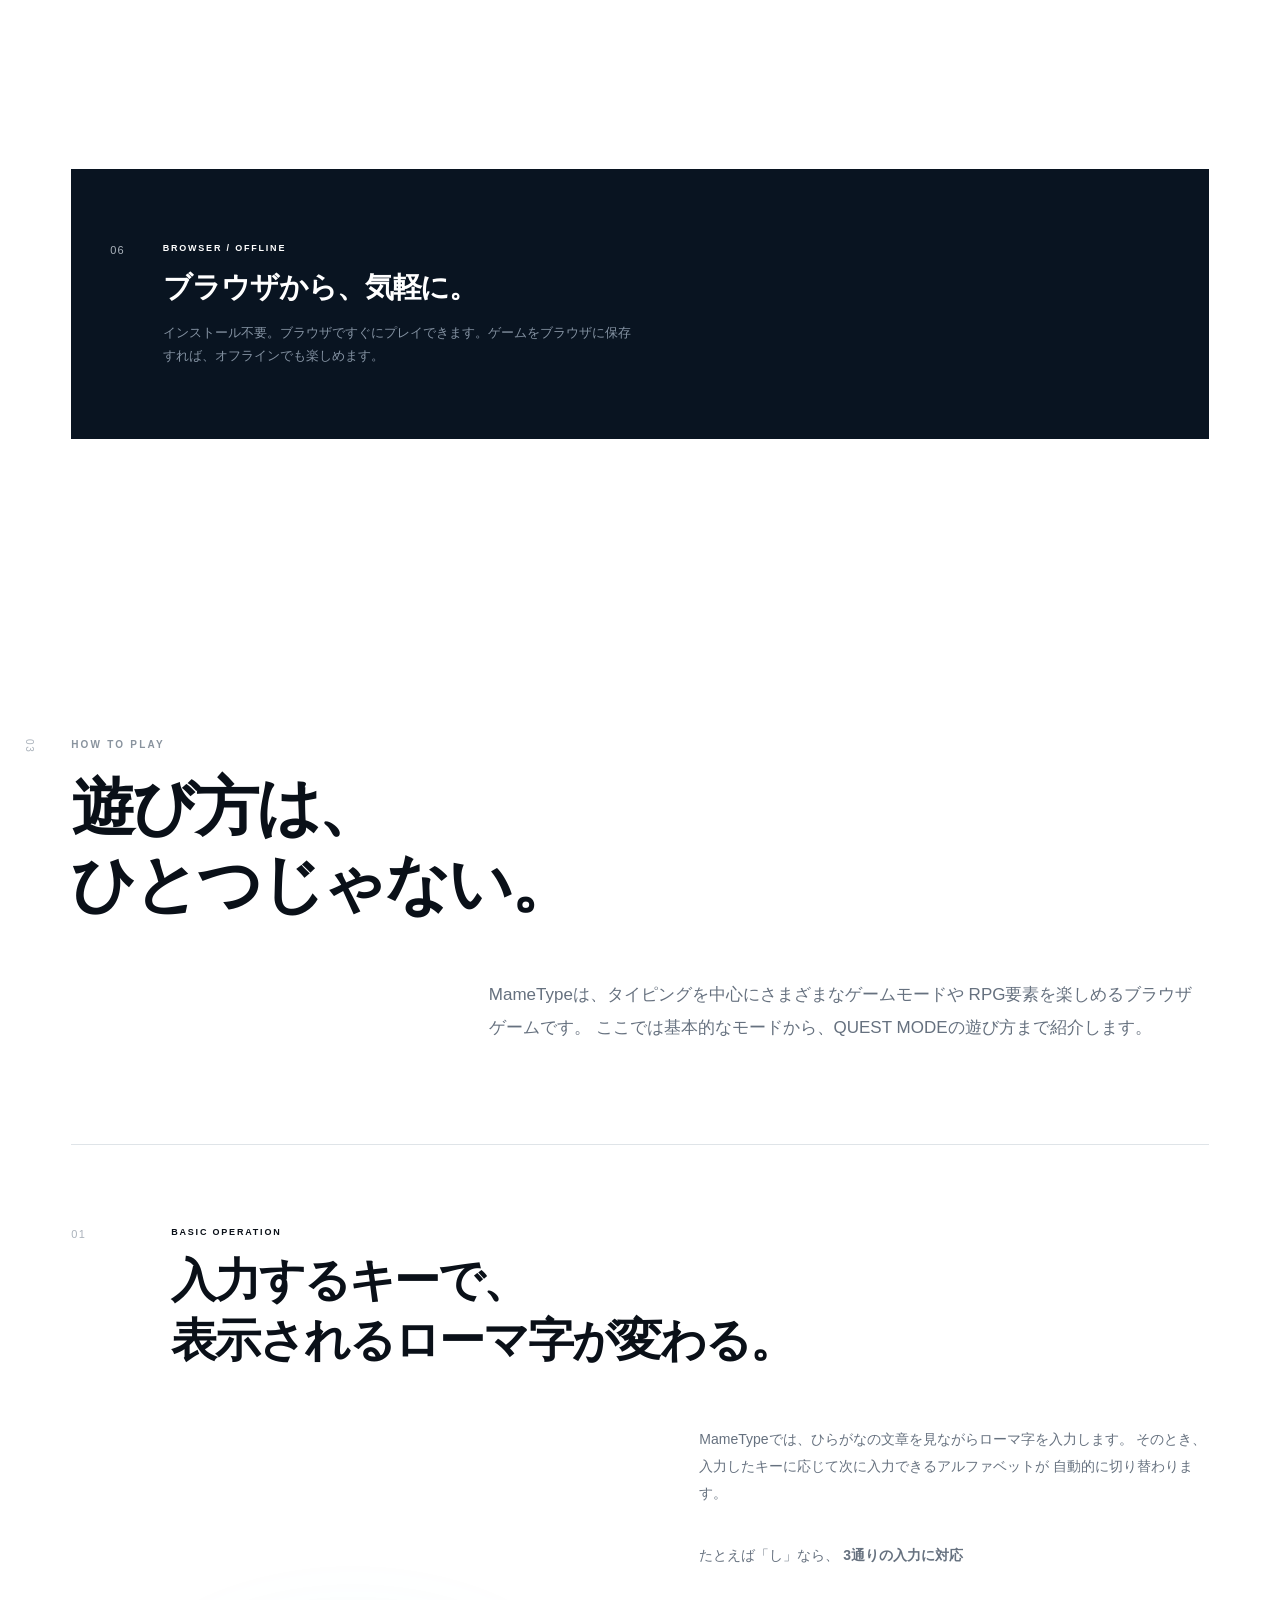
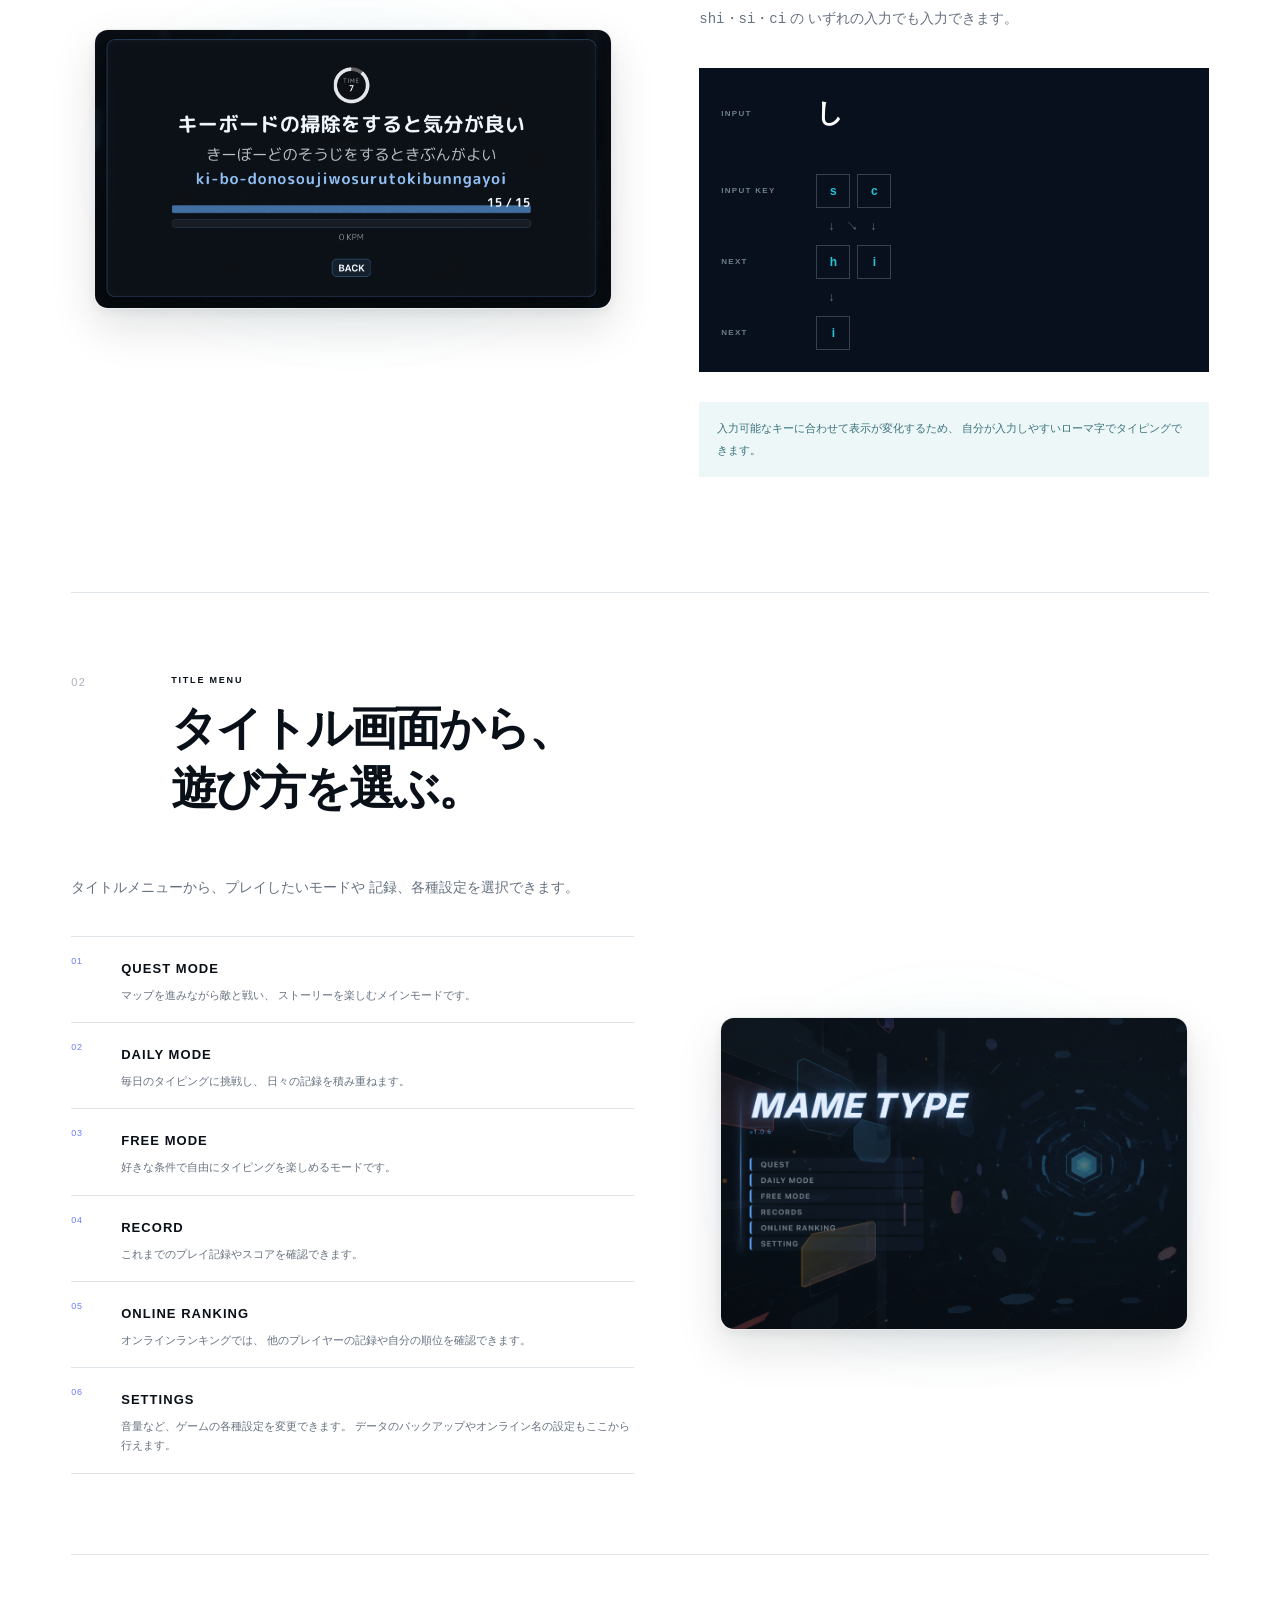
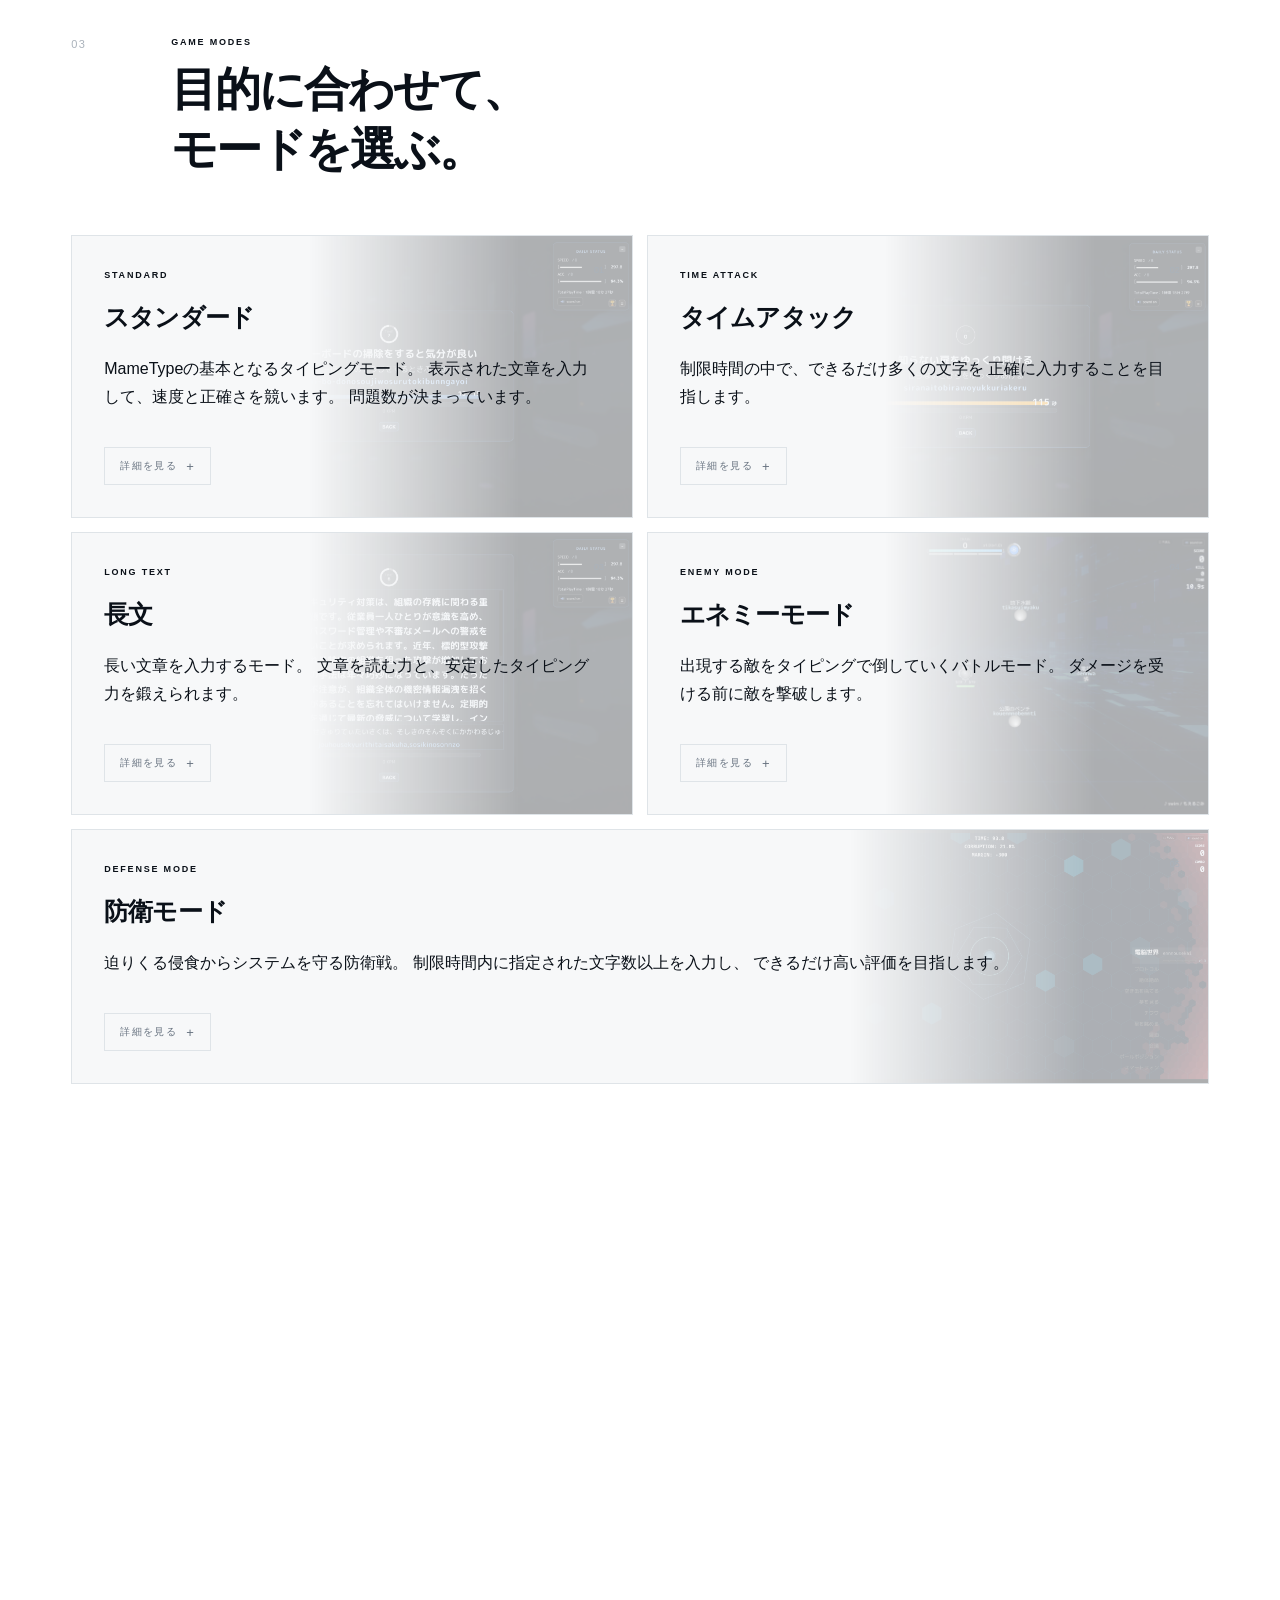
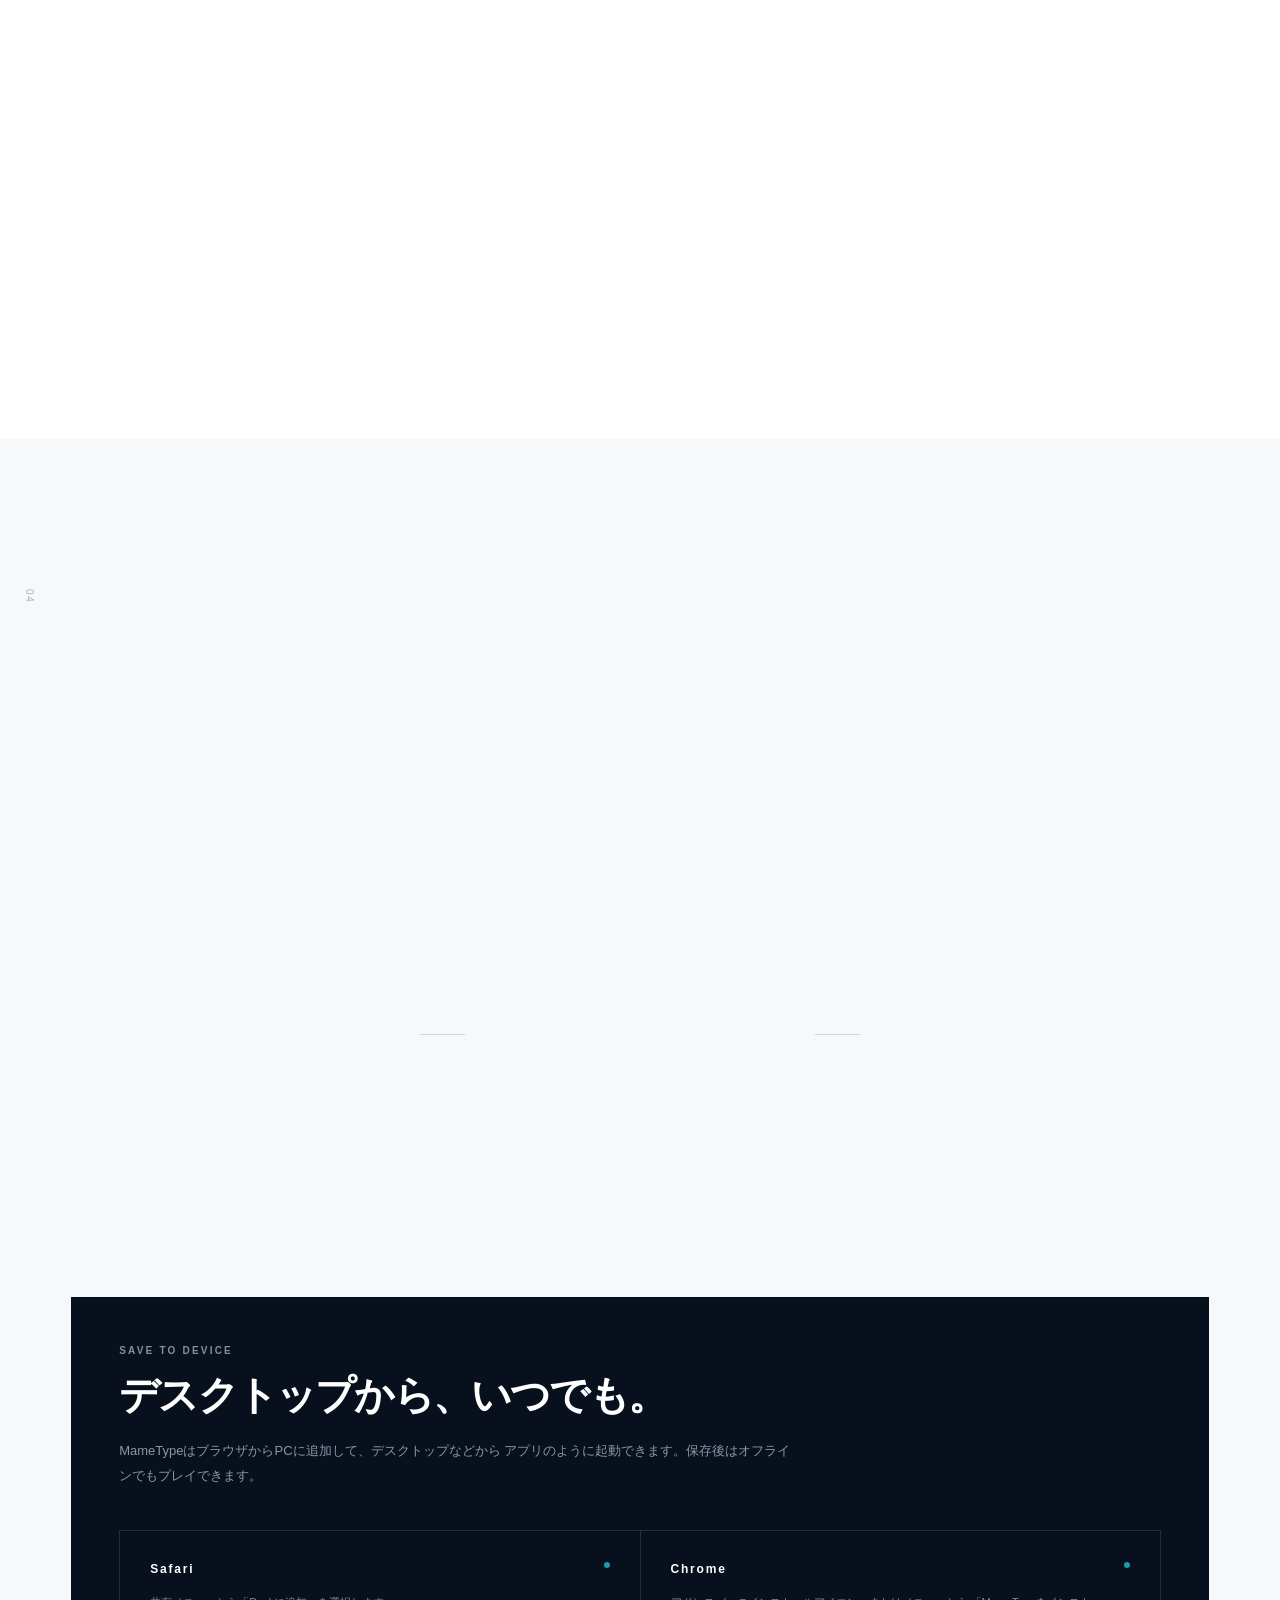
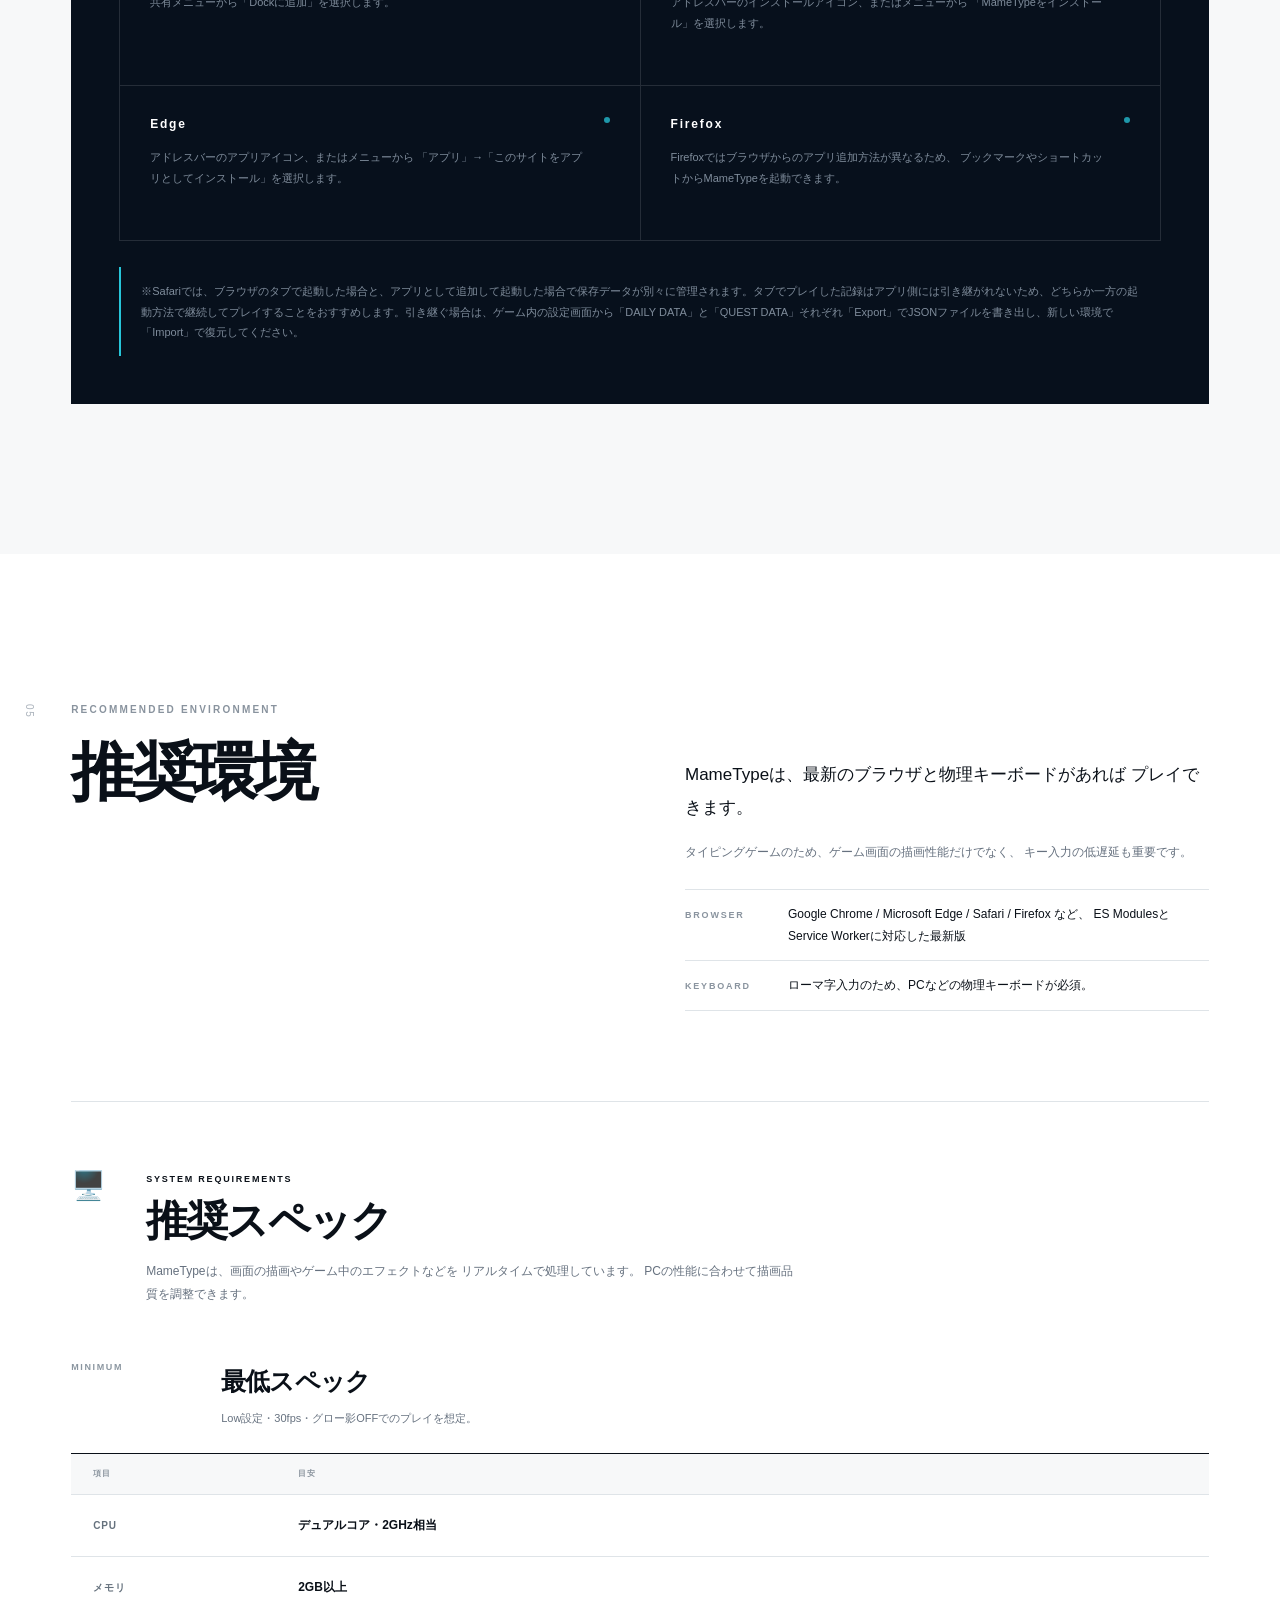
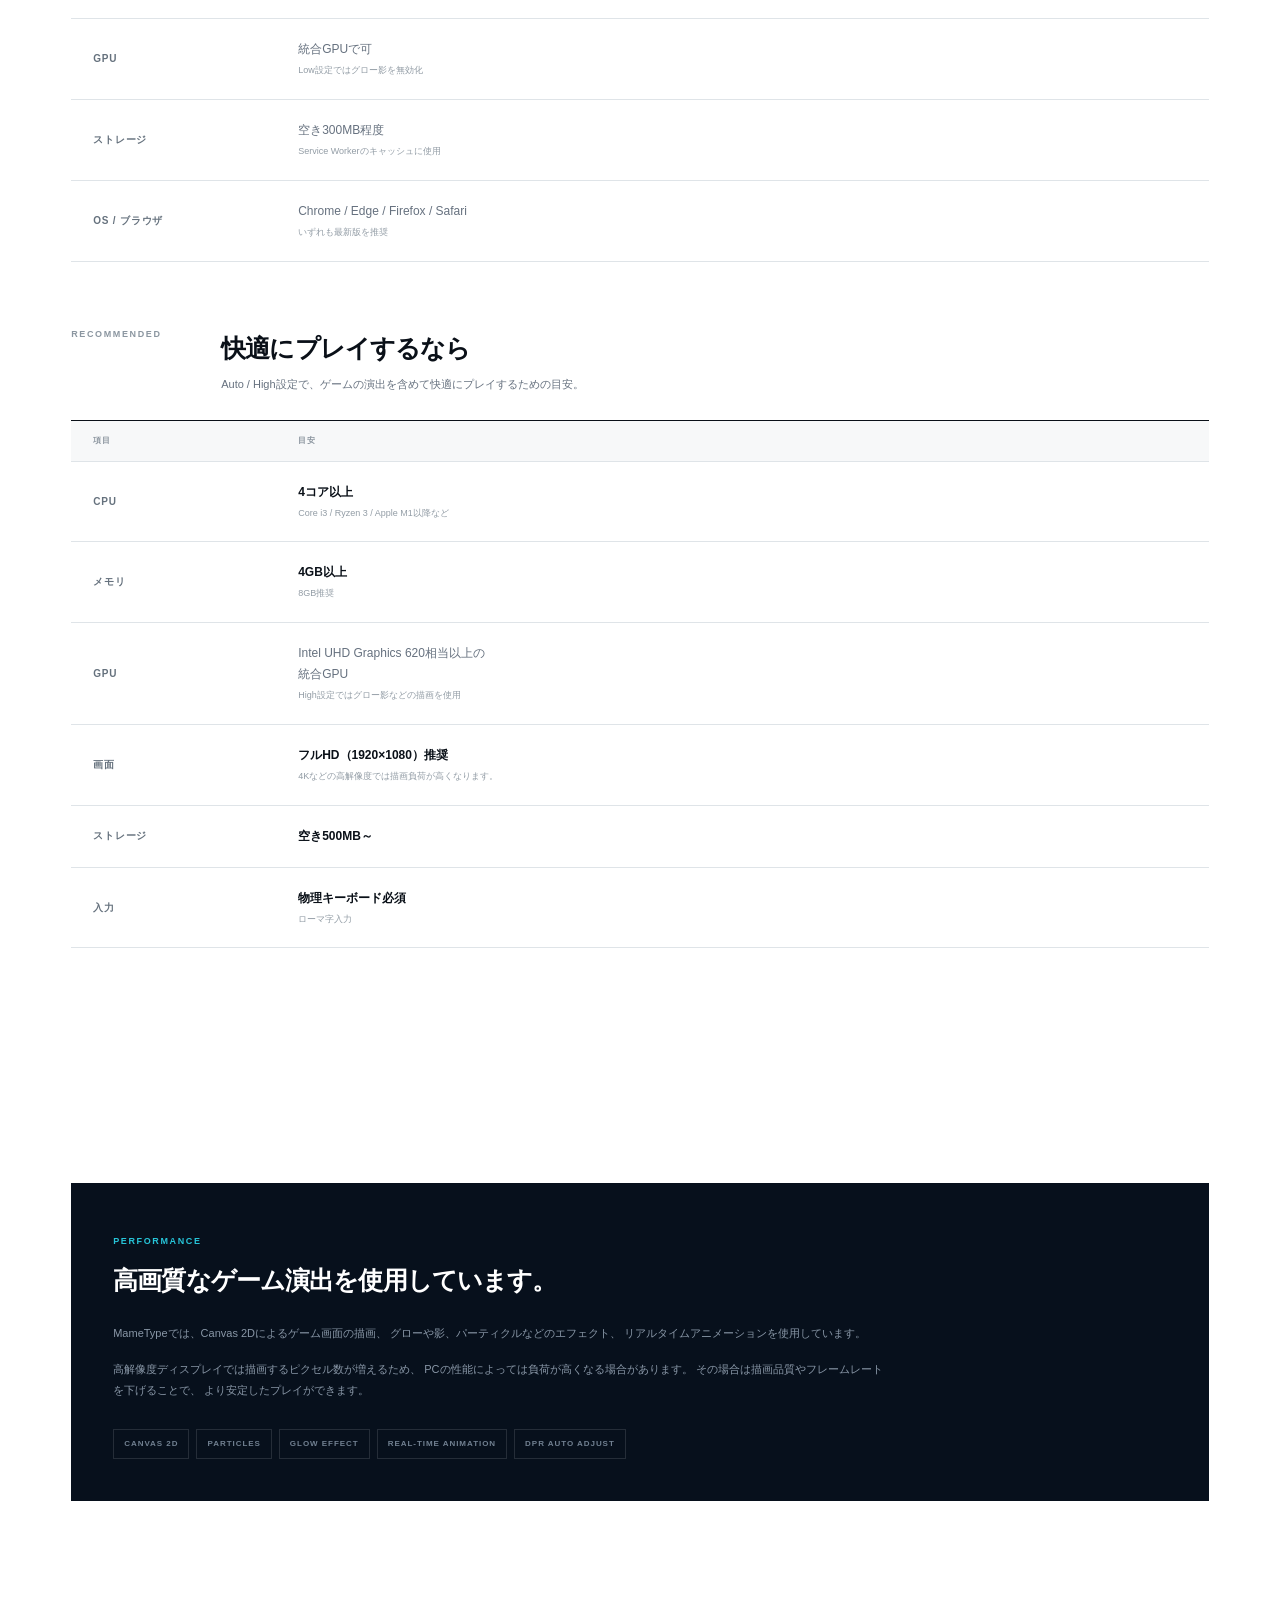
==== commit 2d5dac73: "問い合わせ追加" ====
--- a/index.html
+++ b/index.html
@@ -928,6 +928,10 @@
           </div>
 
         </div>
+
+        <p class="install-note">
+          ※Safariでは、ブラウザのタブで起動した場合と、アプリとして追加して起動した場合で保存データが別々に管理されます。タブでプレイした記録はアプリ側には引き継がれないため、どちらか一方の起動方法で継続してプレイすることをおすすめします。引き継ぐ場合は、ゲーム内の設定画面から「DAILY DATA」と「QUEST DATA」それぞれ「Export」でJSONファイルを書き出し、新しい環境で「Import」で復元してください。
+        </p>
       </div>
     </section>
 
@@ -1181,6 +1185,18 @@
           <small>ソースコード・開発情報</small>
           <b>↗</b>
         </a>
+        <a class="link-card reveal" href="mailto:mamelog0103@gmail.com?subject=MameType%20不具合報告" target="_blank" rel="noopener">
+          <span class="link-type">CONTACT</span>
+          <strong>不具合報告</strong>
+          <small>動作不良・誤記・修正のご連絡</small>
+          <b>↗</b>
+        </a>
+        <a class="link-card reveal" href="mailto:mamelog0103@gmail.com?subject=MameType%20ご要望・その他" target="_blank" rel="noopener">
+          <span class="link-type">CONTACT</span>
+          <strong>ご要望・その他</strong>
+          <small>機能要望・質問・フィードバック</small>
+          <b>↗</b>
+        </a>
       </div>
     </section>
   </main>
@@ -1196,6 +1212,8 @@
       <a href="#start">HOW TO START</a>
       <a href="https://x.com/mamelog0103" target="_blank" rel="noopener">X</a>
       <a href="https://note.com/mamelog0103" target="_blank" rel="noopener">NOTE</a>
+       <a href="mailto:mamelog0103@gmail.com?subject=MameType%20不具合報告">CONTACT</a>
+       <a href="mailto:mamelog0103@gmail.com?subject=MameType%20ご要望・その他">CONTACT</a>
     </div>
     <p>© MameType</p>
   </footer>
--- a/style.css
+++ b/style.css
@@ -758,6 +758,18 @@
   border-radius: 50%;
   background: var(--accent);
   opacity: .75;
+}
+
+
+/* Safari storage note */
+
+.install-note {
+  margin: 26px 0 0;
+  padding: 14px 20px;
+  border-left: 2px solid var(--accent);
+  color: #7f8c9b;
+  font-size: 11px;
+  line-height: 1.85;
 }
 
 
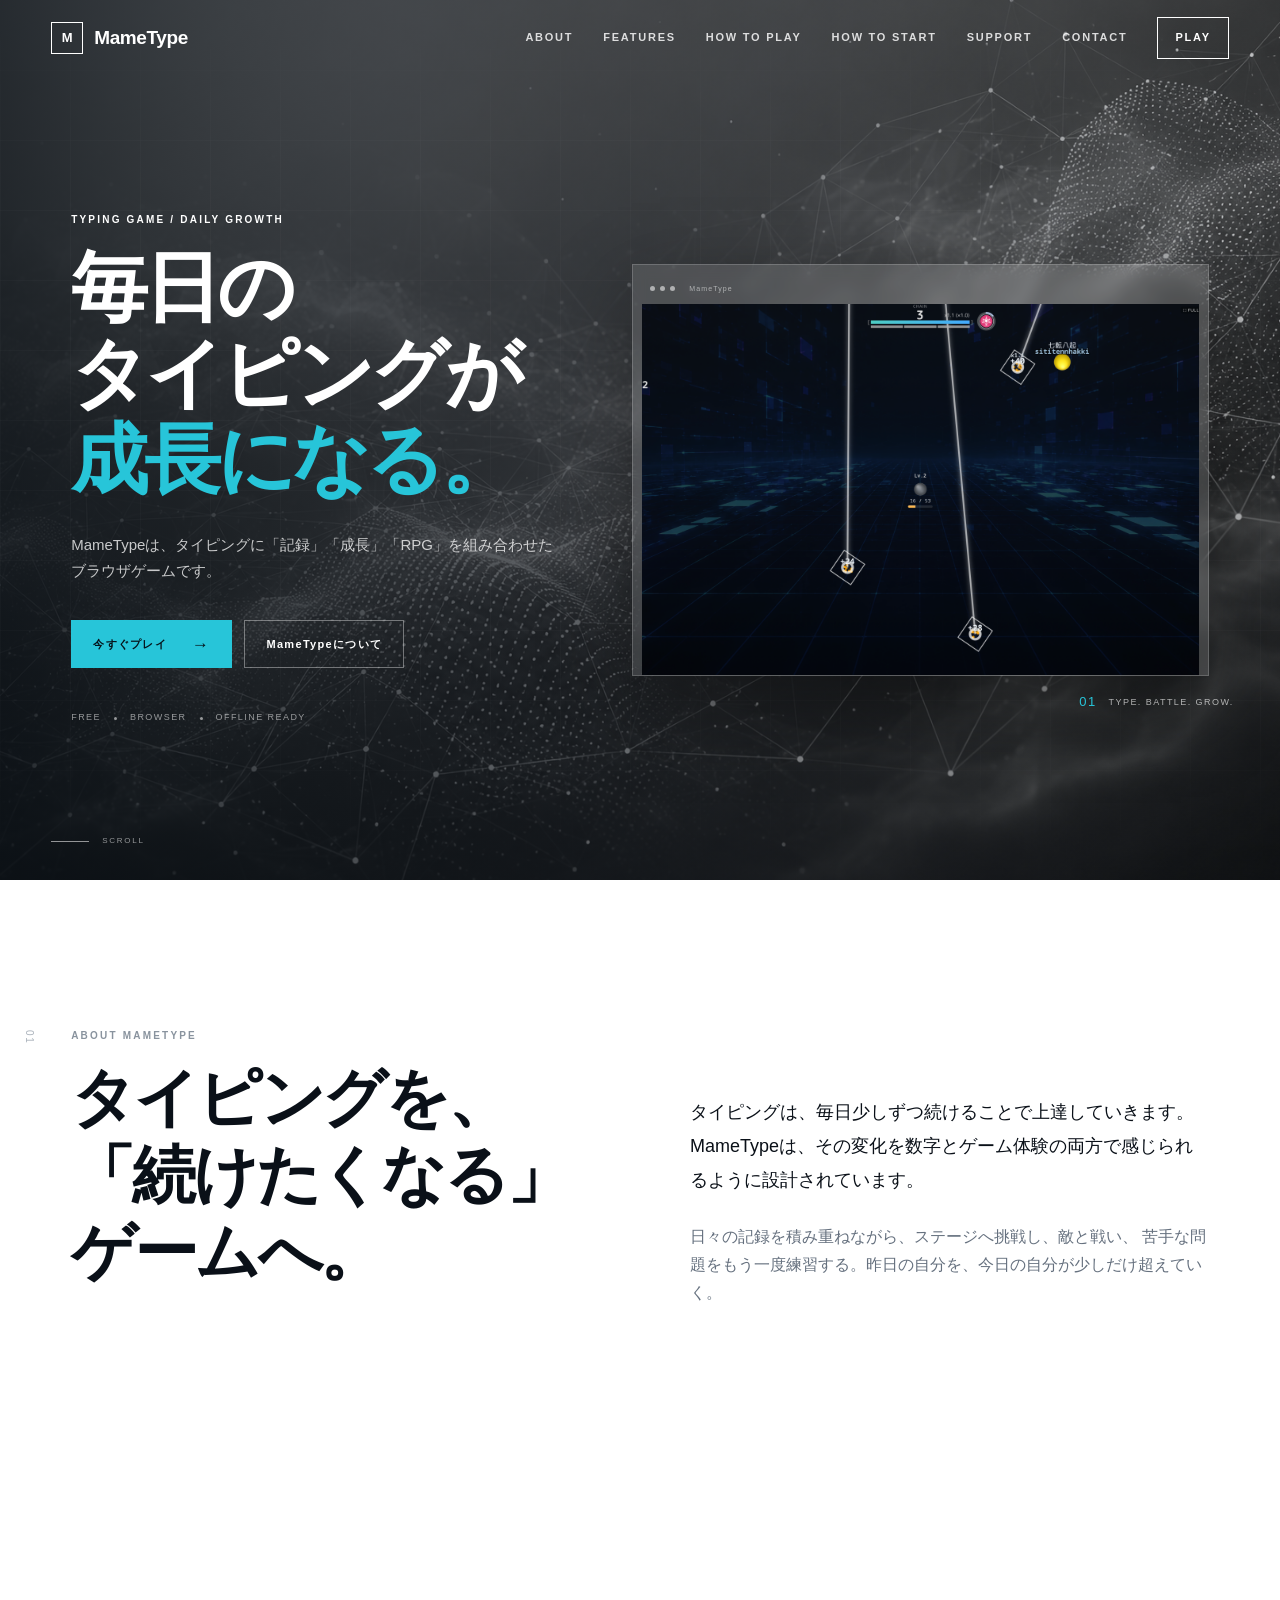
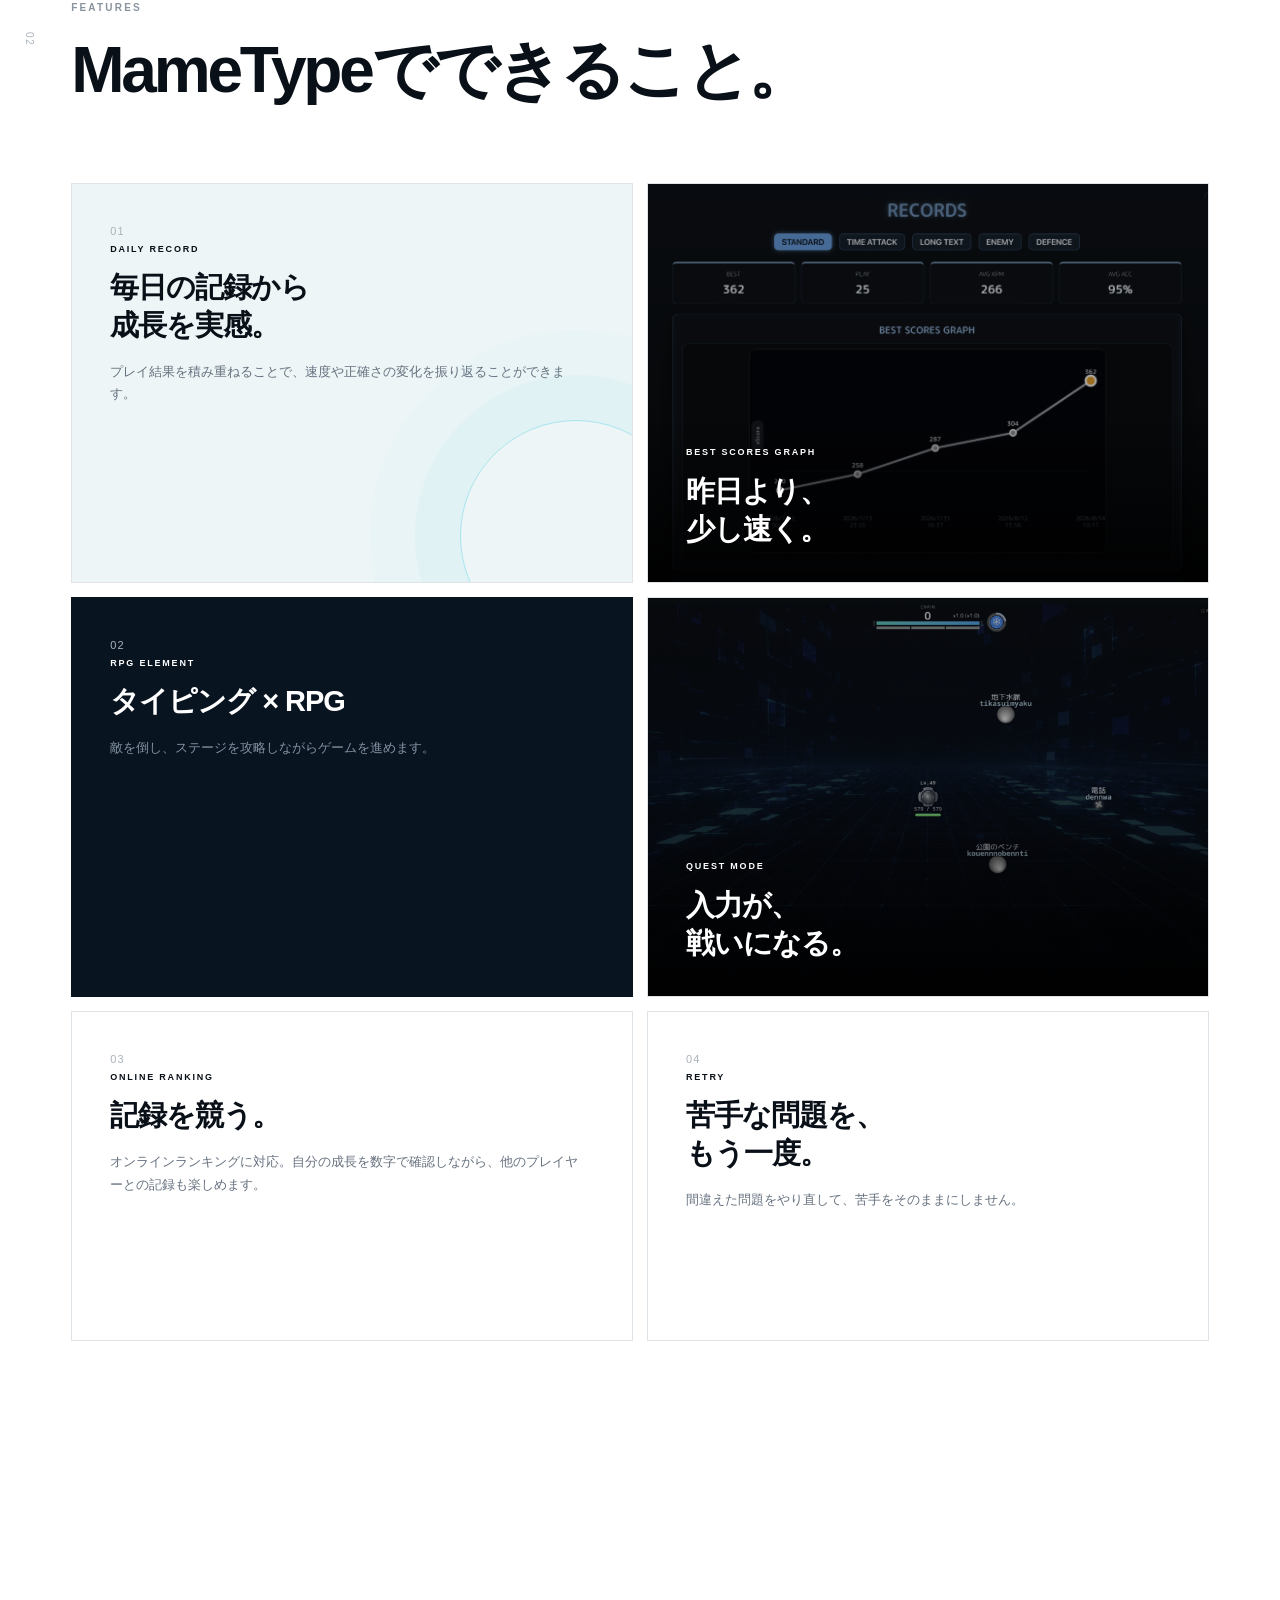
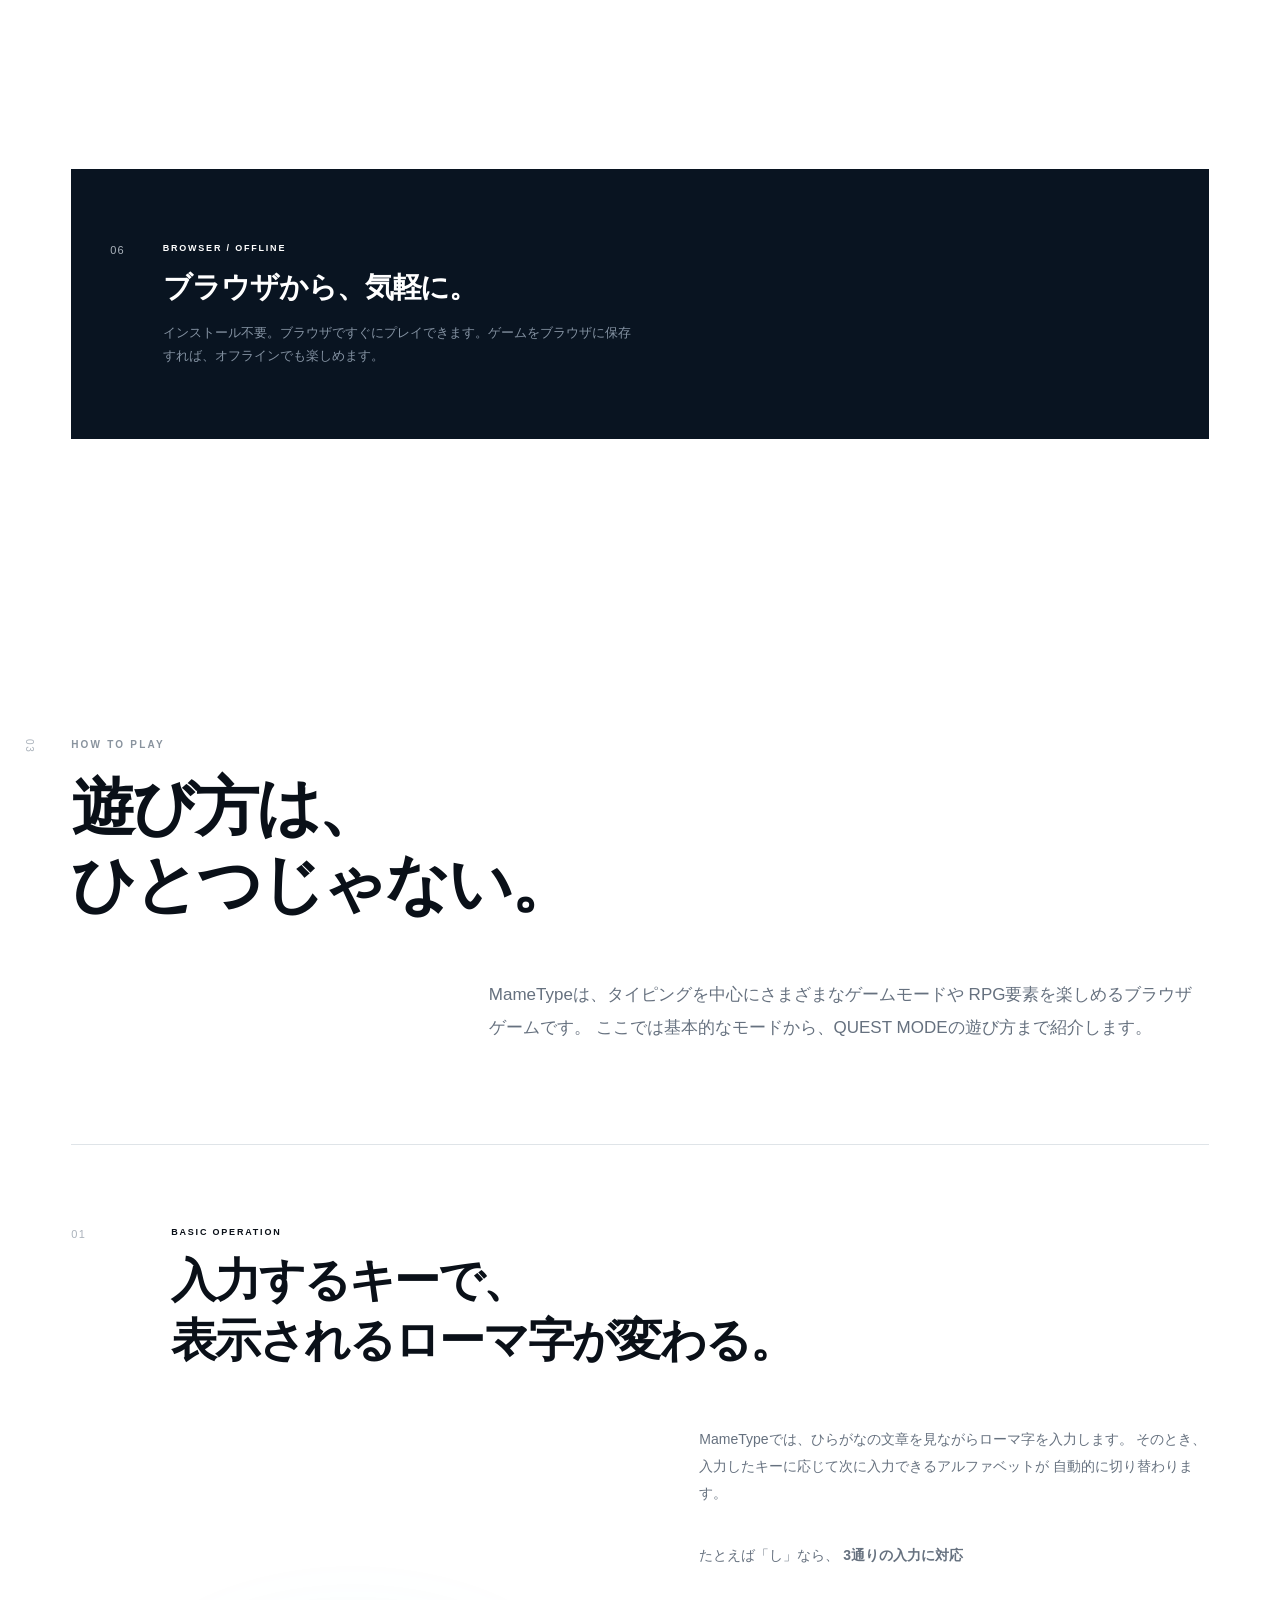
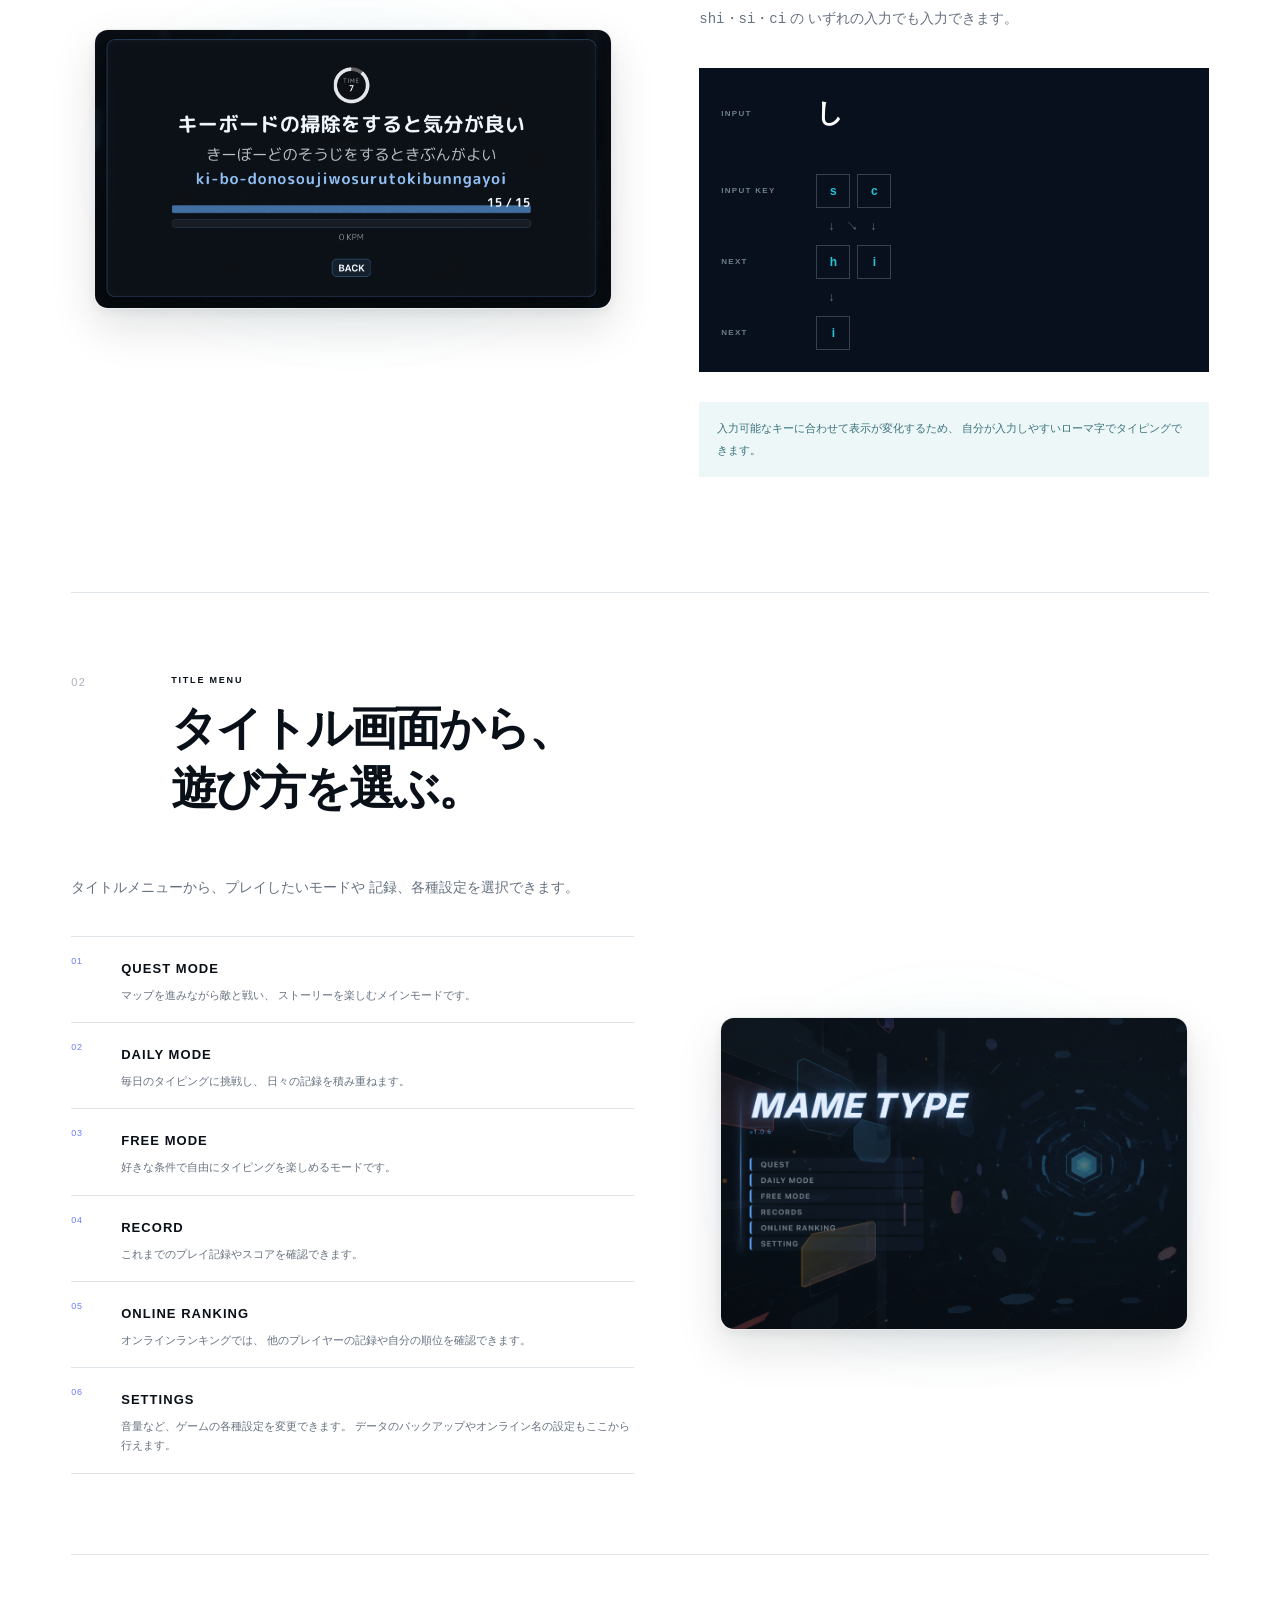
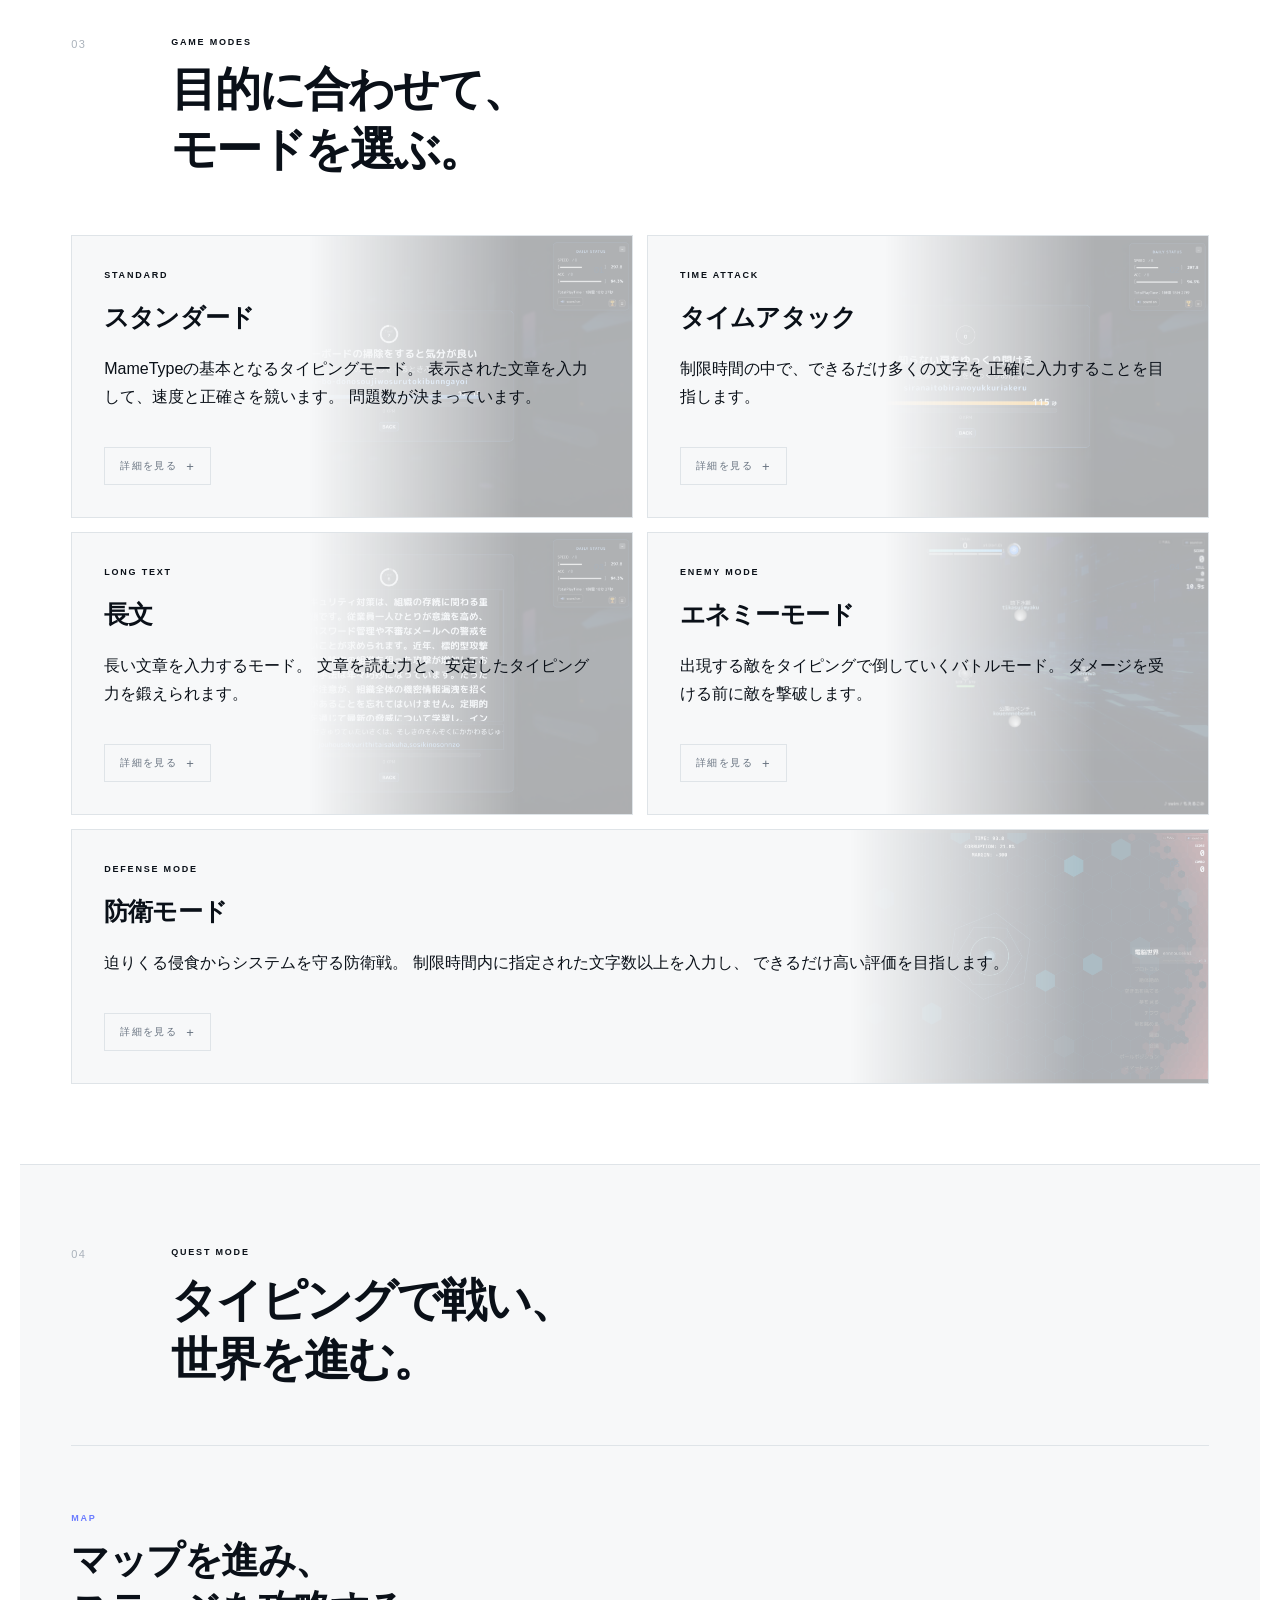
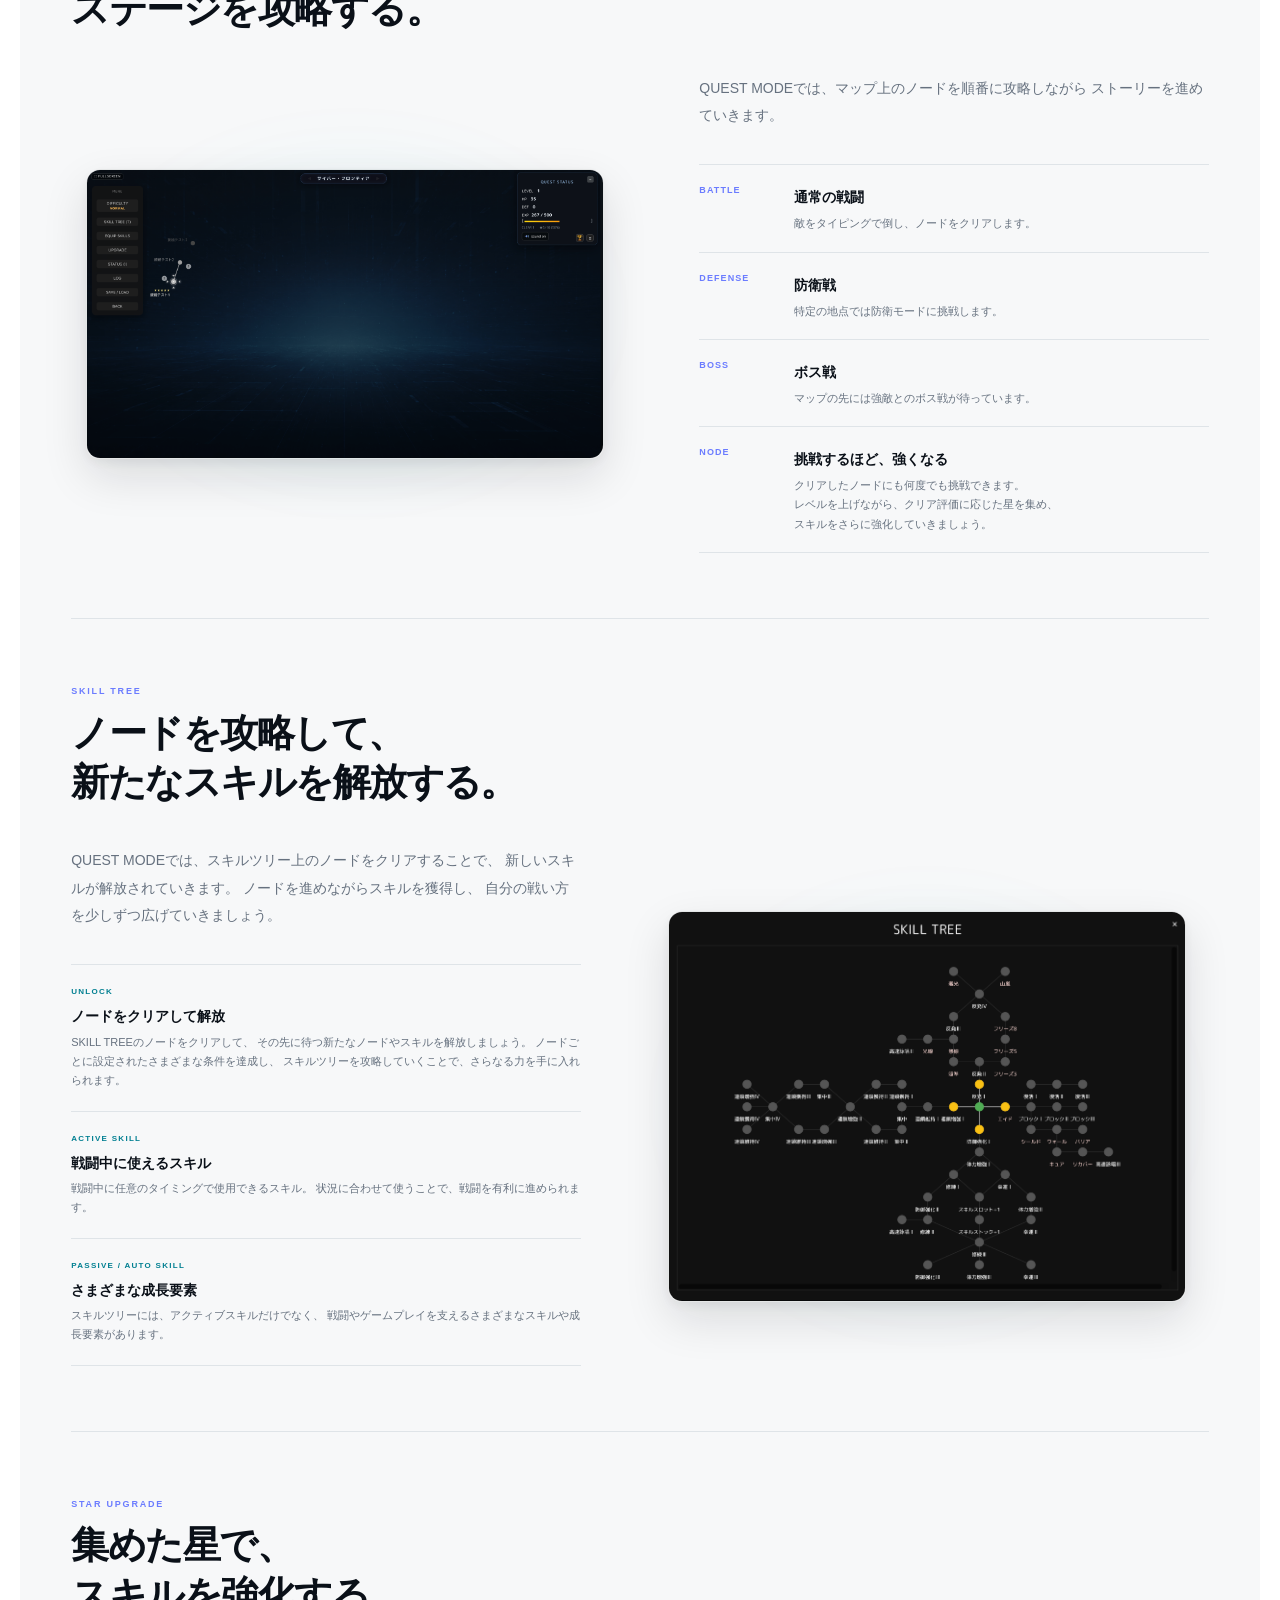
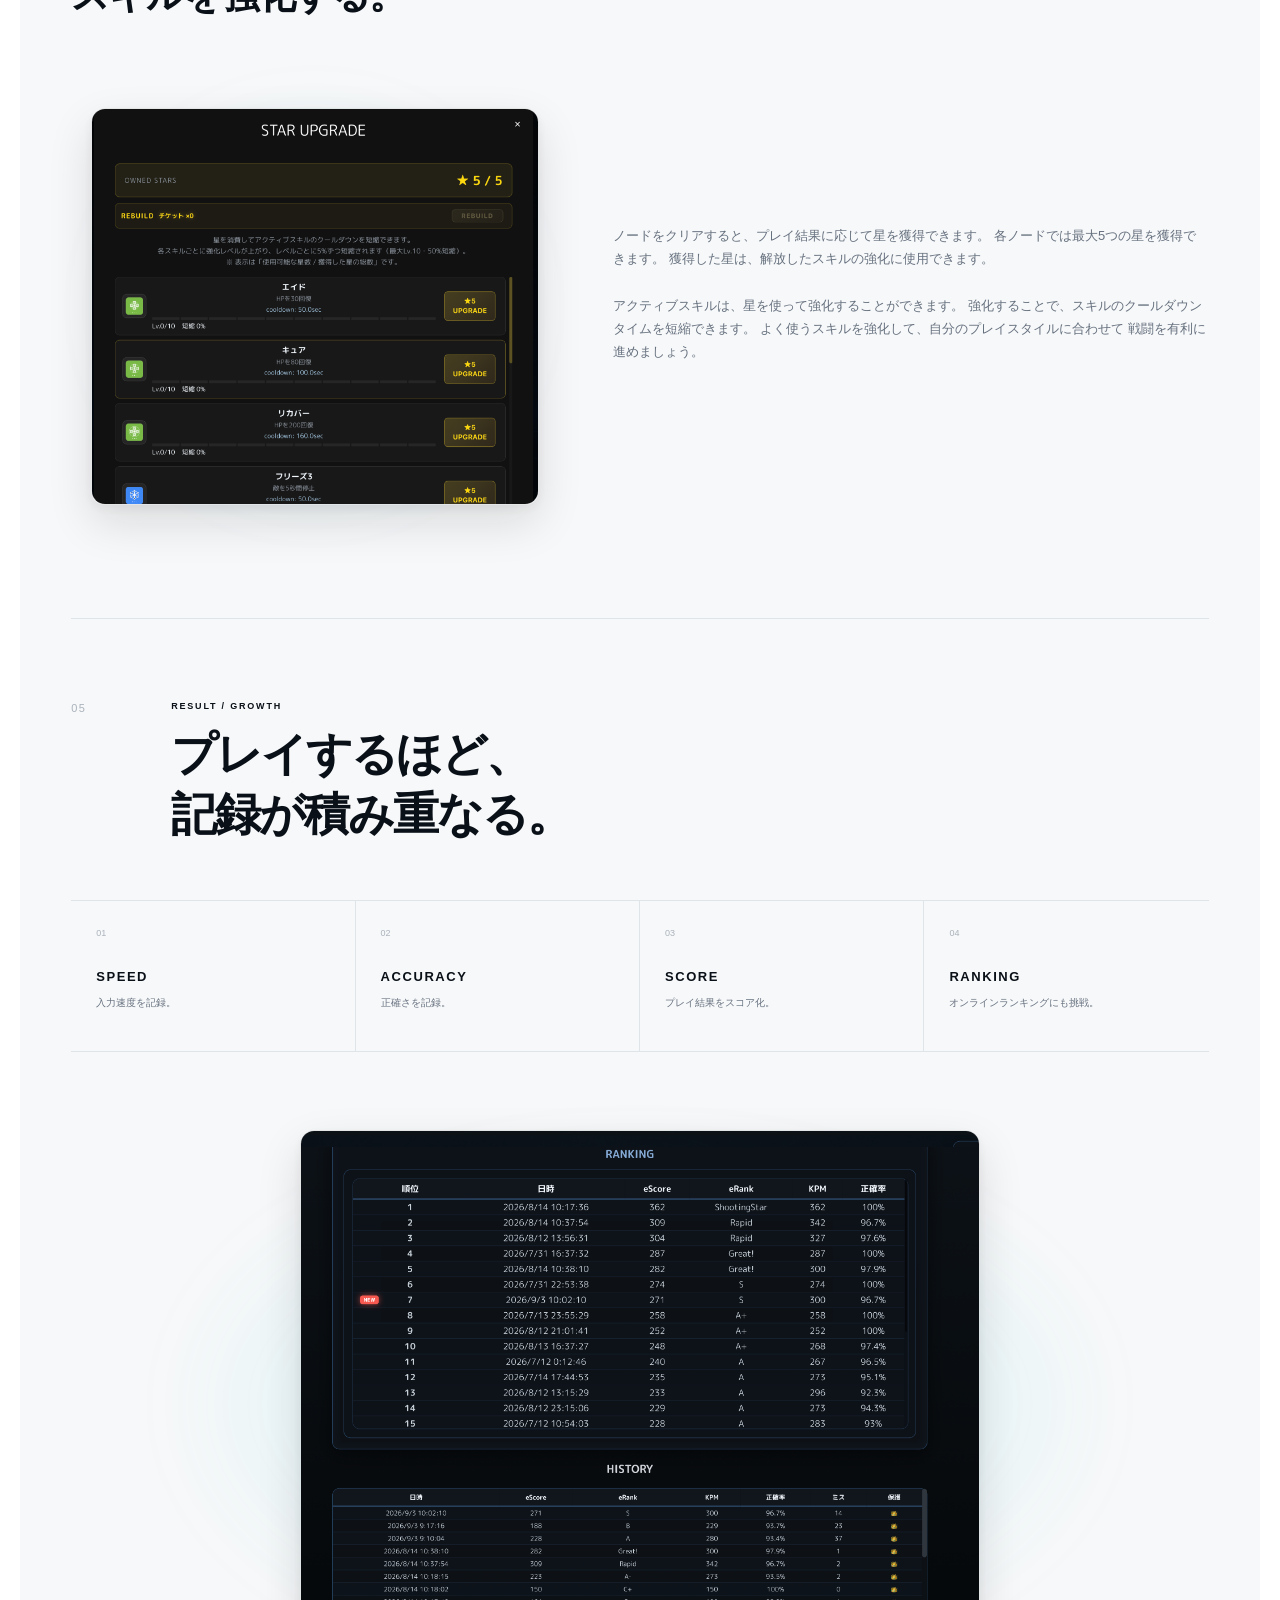
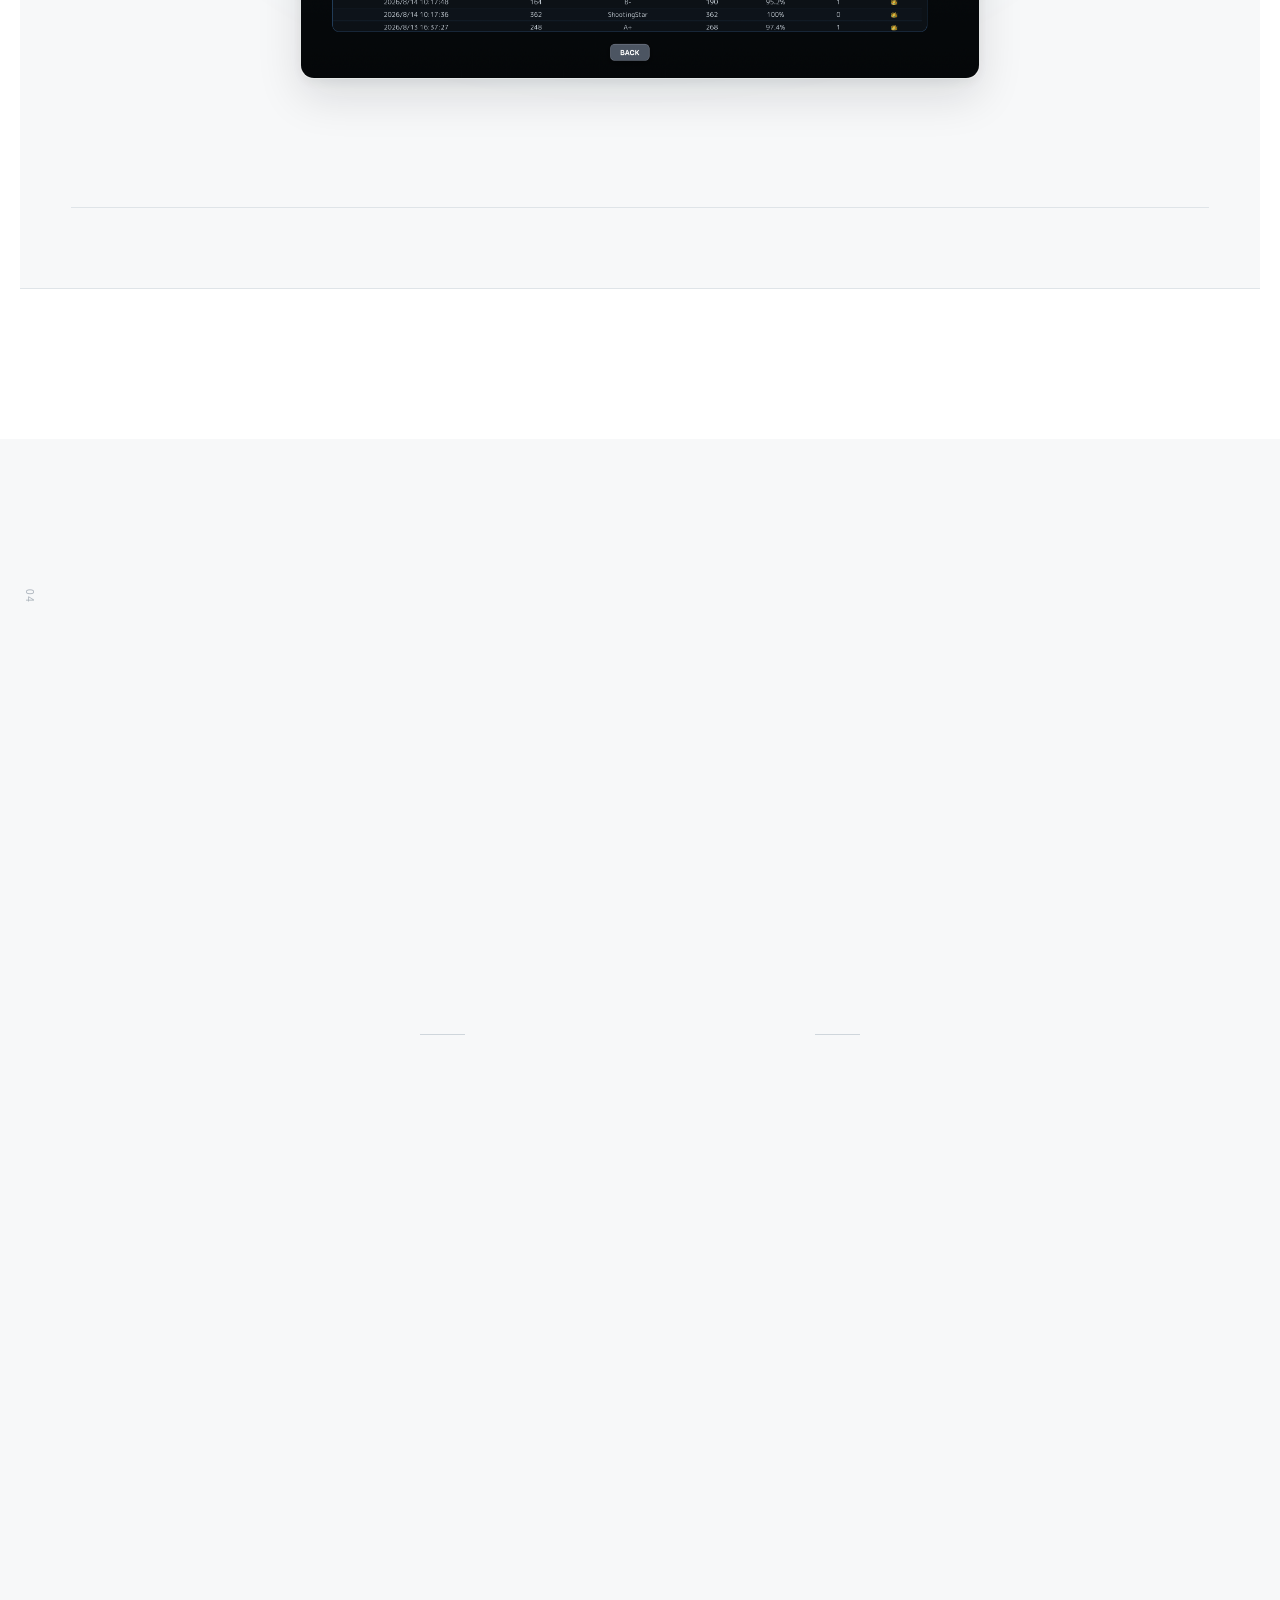
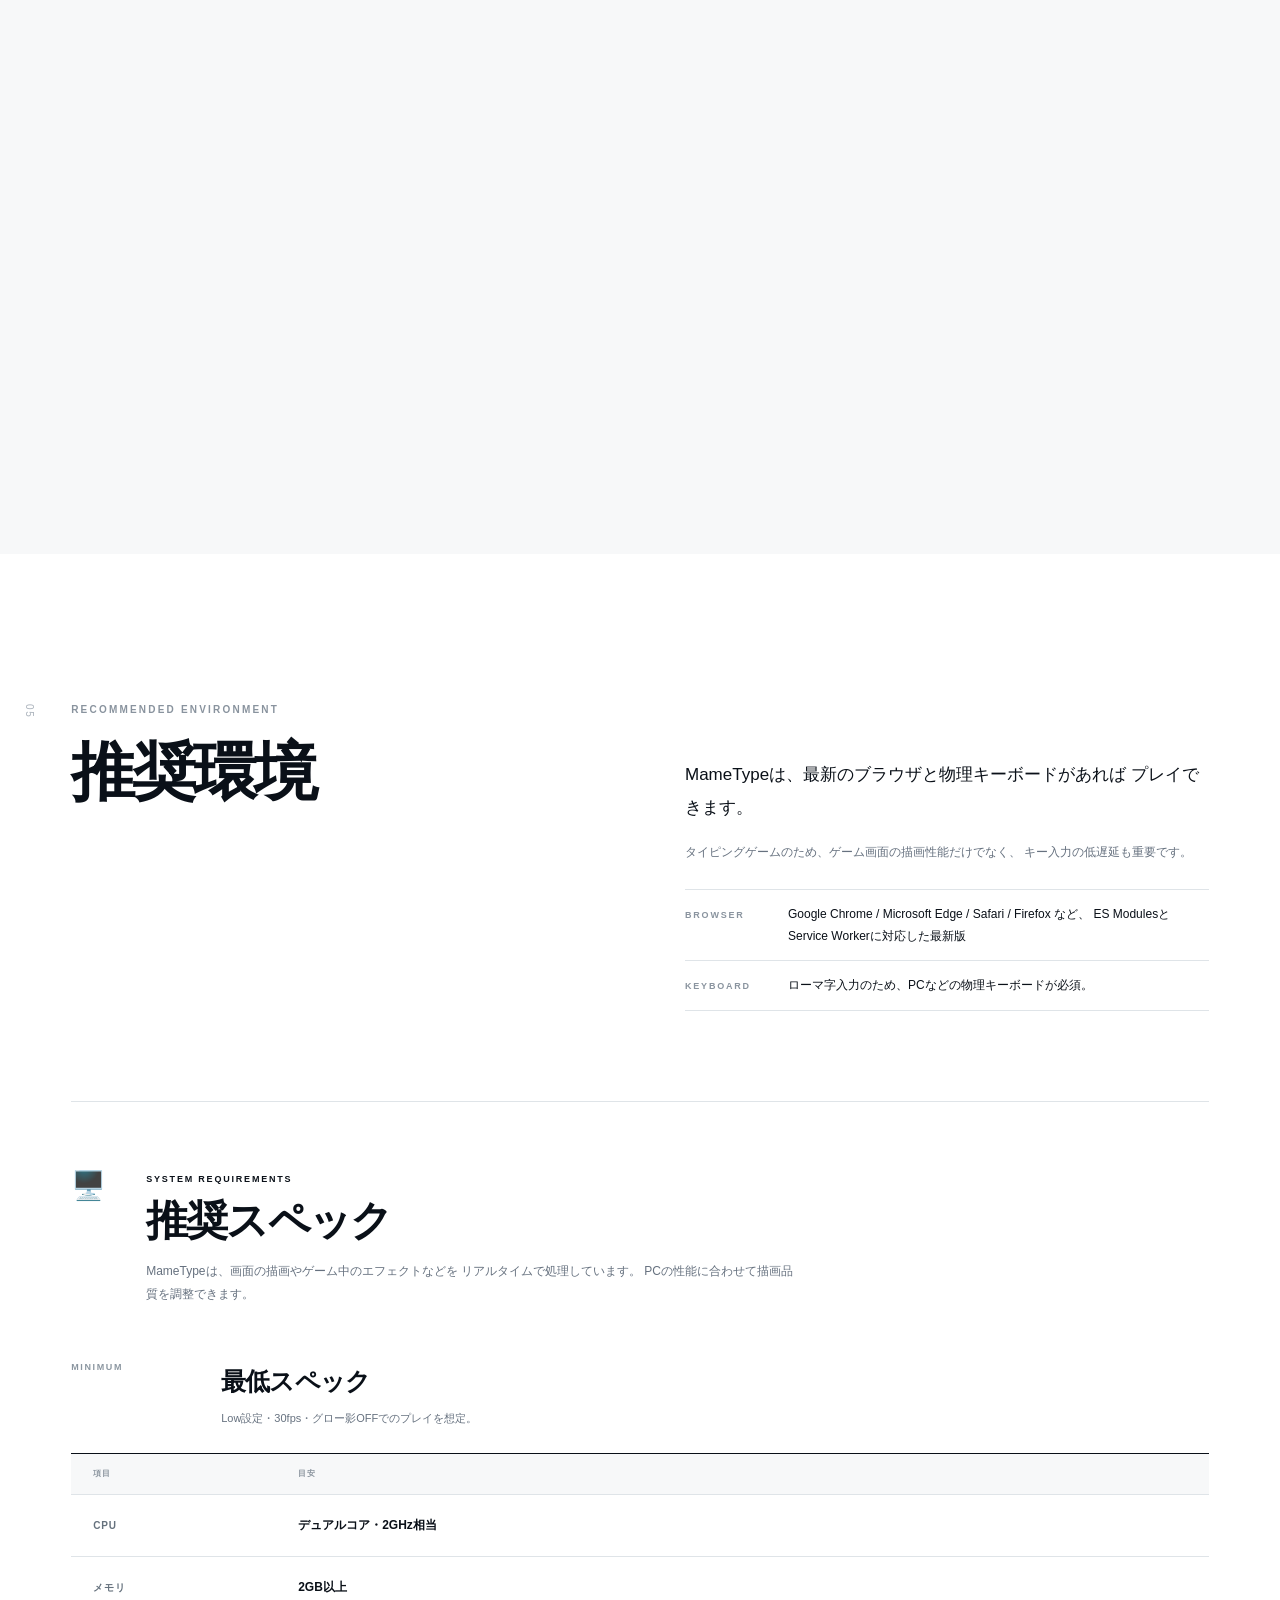
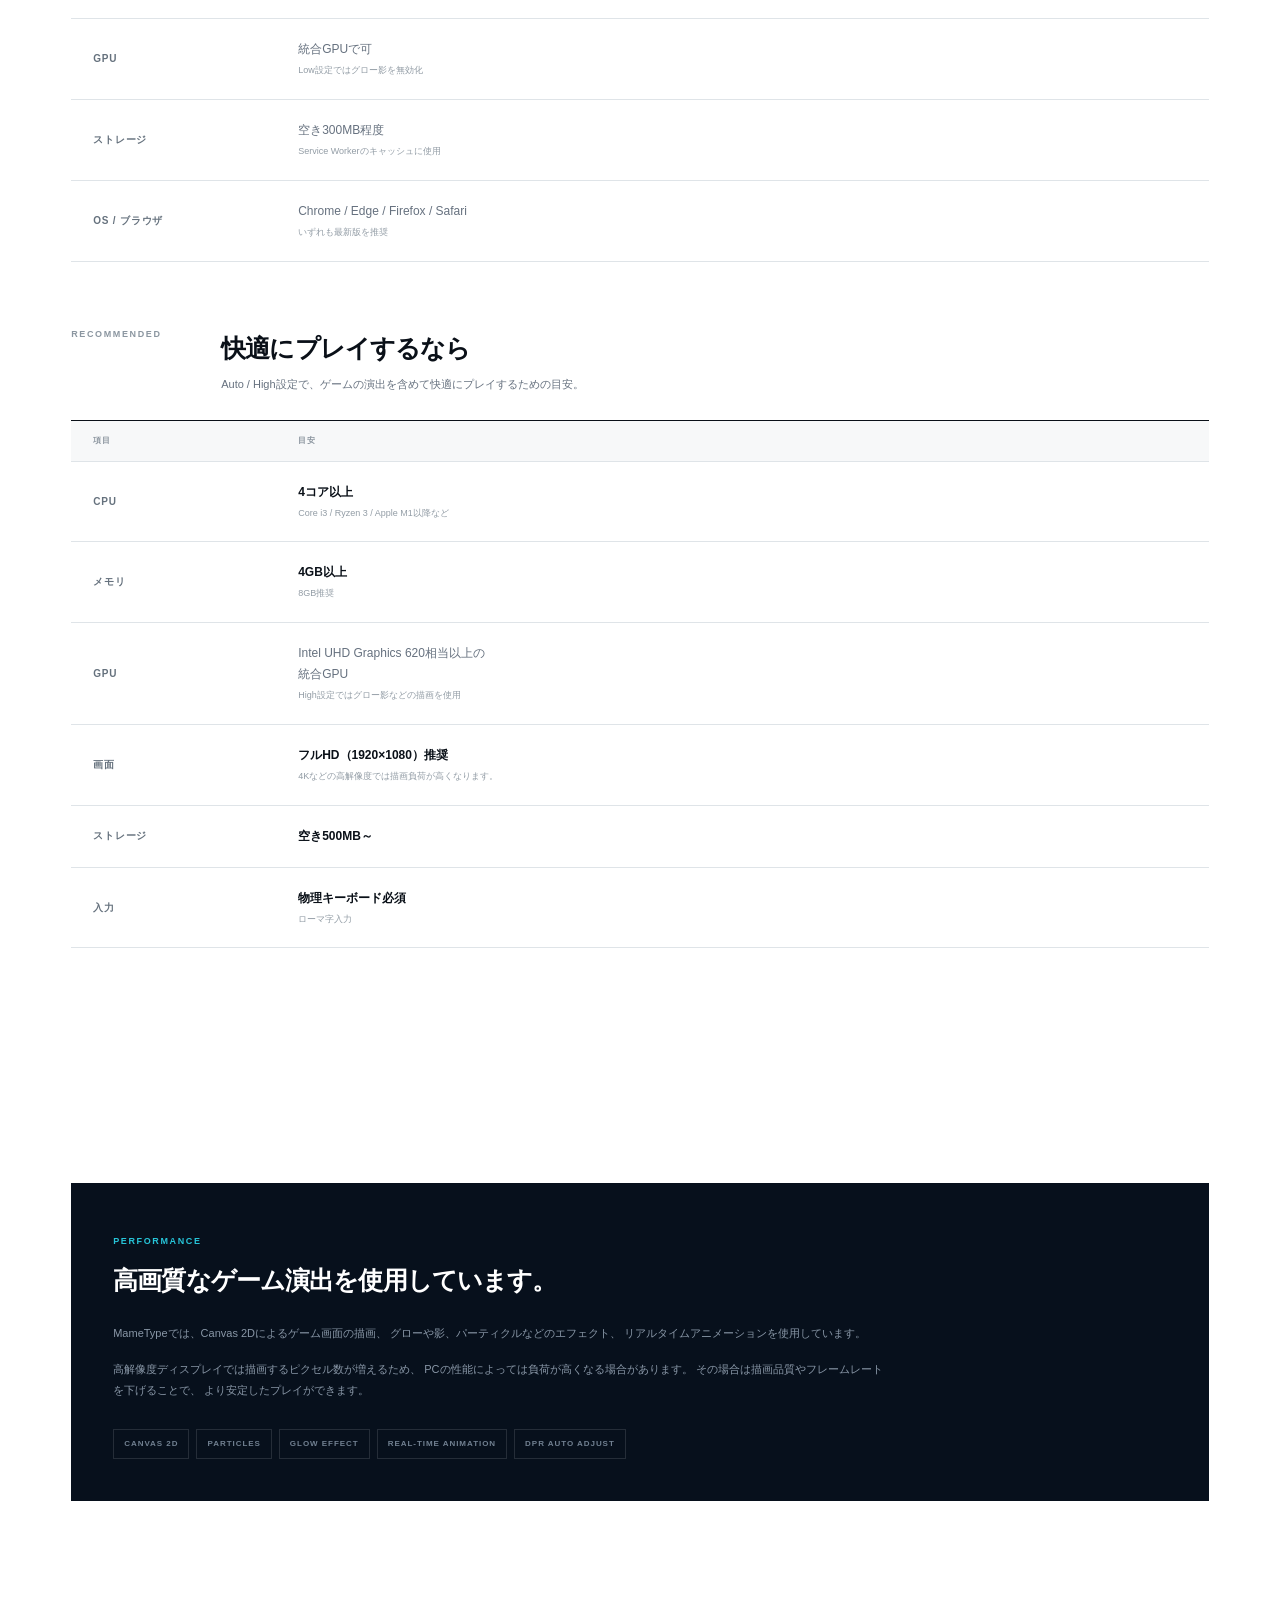
==== commit aa500271: "お問い合わせ追加" ====
--- a/index.html
+++ b/index.html
@@ -28,6 +28,7 @@
       <a href="#howto">HOW TO PLAY</a>
       <a href="#start">HOW TO START</a>
       <a href="#support">SUPPORT</a>
+      <a href="#contact">CONTACT</a>
       <a class="nav-play" href="https://mameeeeekko.github.io/MameType/" target="_blank" rel="noopener">PLAY</a>
     </nav>
   </header>
@@ -1185,18 +1186,94 @@
           <small>ソースコード・開発情報</small>
           <b>↗</b>
         </a>
-        <a class="link-card reveal" href="mailto:mamelog0103@gmail.com?subject=MameType%20不具合報告" target="_blank" rel="noopener">
-          <span class="link-type">CONTACT</span>
-          <strong>不具合報告</strong>
-          <small>動作不良・誤記・修正のご連絡</small>
-          <b>↗</b>
-        </a>
-        <a class="link-card reveal" href="mailto:mamelog0103@gmail.com?subject=MameType%20ご要望・その他" target="_blank" rel="noopener">
-          <span class="link-type">CONTACT</span>
-          <strong>ご要望・その他</strong>
-          <small>機能要望・質問・フィードバック</small>
-          <b>↗</b>
-        </a>
+      </div>
+    </section>
+
+    <!-- =====================================================
+         CONTACT
+         ===================================================== -->
+
+    <section class="contact-section section" id="contact">
+      <div class="section-number">08</div>
+
+      <div class="section-heading reveal">
+        <p class="eyebrow">CONTACT</p>
+        <h2>MameTypeへの<br>お問い合わせ</h2>
+      </div>
+
+      <div class="contact-copy reveal">
+        <p class="lead">
+          不具合のご報告、ご意見・ご要望は、下記のフォームからお送りください。
+        </p>
+        <p class="contact-note">
+          返信をご希望の場合は、メールアドレスをご記入ください。
+        </p>
+
+        <form class="contact-form" id="contact-form">
+
+          <div class="contact-field">
+            <p class="contact-label">お問い合わせ種類 <em>必須</em></p>
+            <div class="contact-radio-group">
+              <label class="contact-radio">
+                <input type="radio" name="inquiry_type" value="バグ報告" required>
+                <span>バグ報告</span>
+              </label>
+              <label class="contact-radio">
+                <input type="radio" name="inquiry_type" value="ご意見・ご要望">
+                <span>ご意見・ご要望</span>
+              </label>
+              <label class="contact-radio">
+                <input type="radio" name="inquiry_type" value="その他">
+                <span>その他</span>
+              </label>
+            </div>
+          </div>
+
+          <div class="contact-field">
+            <label class="contact-label" for="contact-email">メールアドレス <em>必須</em></label>
+            <input class="contact-input" type="email" id="contact-email" name="email" required
+              placeholder="返信先のメールアドレス" autocomplete="email">
+          </div>
+
+          <div class="contact-bug-fields is-hidden" data-bug-only>
+            <div class="contact-field">
+              <label class="contact-label" for="contact-os">使用OS <em>必須</em></label>
+              <select class="contact-select" id="contact-os" name="os">
+                <option value="">選択してください</option>
+                <option value="Windows">Windows</option>
+                <option value="macOS">macOS</option>
+                <option value="Android">Android</option>
+                <option value="Linux">Linux</option>
+                <option value="その他">その他</option>
+              </select>
+            </div>
+
+            <div class="contact-field">
+              <label class="contact-label" for="contact-browser">使用ブラウザ <em>必須</em></label>
+              <select class="contact-select" id="contact-browser" name="browser">
+                <option value="">選択してください</option>
+                <option value="Chrome">Chrome</option>
+                <option value="Safari">Safari</option>
+                <option value="Edge">Edge</option>
+                <option value="Firefox">Firefox</option>
+                <option value="その他">その他</option>
+              </select>
+            </div>
+          </div>
+
+          <div class="contact-field">
+            <label class="contact-label" for="contact-message">お問い合わせ内容 <em>必須</em></label>
+            <textarea class="contact-textarea" id="contact-message" name="message" rows="8" required
+              placeholder="起きたこと、再現方法、期待している動作などをご記入ください。"></textarea>
+          </div>
+
+          <div class="contact-actions">
+            <button class="button button-primary" type="submit">送信する <span>→</span></button>
+          </div>
+
+          <p class="contact-status" id="contact-status" role="status" aria-live="polite"></p>
+
+        </form>
       </div>
     </section>
   </main>
@@ -1212,8 +1289,6 @@
       <a href="#start">HOW TO START</a>
       <a href="https://x.com/mamelog0103" target="_blank" rel="noopener">X</a>
       <a href="https://note.com/mamelog0103" target="_blank" rel="noopener">NOTE</a>
-       <a href="mailto:mamelog0103@gmail.com?subject=MameType%20不具合報告">CONTACT</a>
-       <a href="mailto:mamelog0103@gmail.com?subject=MameType%20ご要望・その他">CONTACT</a>
     </div>
     <p>© MameType</p>
   </footer>
@@ -1245,6 +1320,10 @@
   gtag('config', 'G-LTCTSF3D03');
 </script>
 
+  <!-- Contact form (Formspree AJAX) -->
+  <script src="contact-form.js" defer></script>
+  <script src="https://unpkg.com/@formspree/ajax@1" defer></script>
+
 
 </body>
 </html>
--- a/style.css
+++ b/style.css
@@ -2874,4 +2874,266 @@
   .footer-links {
     gap: 14px;
   }
+}
+
+/* =====================================================
+   CONTACT
+   ===================================================== */
+
+.contact-section {
+  padding-bottom: 120px;
+}
+
+.contact-copy {
+  max-width: 760px;
+  margin-top: 55px;
+}
+
+.contact-copy .lead {
+  margin: 0 0 18px;
+  color: var(--ink);
+  font-size: 17px;
+  line-height: 1.9;
+}
+
+.contact-note {
+  margin: 0 0 34px;
+  color: var(--muted);
+  font-size: 12px;
+}
+
+
+/* -----------------------------------------------------
+   CONTACT FORM
+   ----------------------------------------------------- */
+
+.contact-form {
+  display: grid;
+  gap: 30px;
+  padding: 44px;
+  border: 1px solid var(--line);
+  background: #f5f7f8;
+}
+
+.contact-label {
+  display: block;
+  margin-bottom: 12px;
+  color: #8a949f;
+  font-size: 10px;
+  font-weight: 800;
+  letter-spacing: .16em;
+}
+
+.contact-label em {
+  display: inline-block;
+  margin-left: 8px;
+  padding: 2px 7px;
+  border: 1px solid rgba(39,197,217,.45);
+  color: #1a97a8;
+  font-size: 8px;
+  font-style: normal;
+  letter-spacing: .12em;
+}
+
+.contact-input,
+.contact-select,
+.contact-textarea {
+  width: 100%;
+  min-height: 48px;
+  padding: 12px 15px;
+  border: 1px solid var(--line);
+  background: var(--white);
+  color: var(--ink);
+  font-family: inherit;
+  font-size: 13px;
+  line-height: 1.75;
+  transition: border-color .2s, box-shadow .2s;
+}
+
+.contact-input::placeholder,
+.contact-textarea::placeholder {
+  color: #a9b2ba;
+}
+
+.contact-input:focus,
+.contact-select:focus,
+.contact-textarea:focus {
+  outline: none;
+  border-color: var(--accent);
+  box-shadow: 0 0 0 3px rgba(39,197,217,.16);
+}
+
+.contact-select {
+  -webkit-appearance: none;
+  appearance: none;
+  padding-right: 42px;
+  background-image:
+    linear-gradient(45deg, transparent 50%, #8a949f 50%),
+    linear-gradient(135deg, #8a949f 50%, transparent 50%);
+  background-position:
+    calc(100% - 20px) calc(50% - 2px),
+    calc(100% - 15px) calc(50% - 2px);
+  background-size: 5px 5px, 5px 5px;
+  background-repeat: no-repeat;
+}
+
+.contact-textarea {
+  min-height: 180px;
+  resize: vertical;
+}
+
+
+/* Inquiry type radio */
+
+.contact-radio-group {
+  display: grid;
+  grid-template-columns: repeat(3, 1fr);
+  gap: 10px;
+}
+
+.contact-radio {
+  position: relative;
+  cursor: pointer;
+}
+
+.contact-radio input {
+  position: absolute;
+  width: 1px;
+  height: 1px;
+  opacity: 0;
+  pointer-events: none;
+}
+
+.contact-radio span {
+  display: flex;
+  align-items: center;
+  justify-content: center;
+  min-height: 52px;
+  padding: 12px 14px;
+  border: 1px solid var(--line);
+  background: var(--white);
+  color: var(--muted);
+  font-size: 12px;
+  font-weight: 800;
+  letter-spacing: .05em;
+  text-align: center;
+  transition: border-color .2s, background .2s, color .2s;
+}
+
+.contact-radio:hover span {
+  border-color: #c8d0d7;
+}
+
+.contact-radio input:checked + span {
+  border-color: var(--accent);
+  background: #eefbfd;
+  color: #0e8291;
+}
+
+.contact-radio input:focus-visible + span {
+  border-color: var(--accent);
+  box-shadow: 0 0 0 3px rgba(39,197,217,.16);
+}
+
+
+/* Bug report only */
+
+.contact-bug-fields {
+  display: grid;
+  grid-template-columns: repeat(2, 1fr);
+  gap: 30px;
+}
+
+.contact-bug-fields.is-hidden {
+  display: none;
+}
+
+
+/* Actions & status */
+
+.contact-actions {
+  display: flex;
+  flex-wrap: wrap;
+  gap: 12px;
+}
+
+.contact-actions .button {
+  min-width: 230px;
+}
+
+.contact-form .button[disabled] {
+  opacity: .55;
+  transform: none;
+  box-shadow: none;
+  cursor: default;
+}
+
+.contact-status {
+  display: none;
+  margin: 0;
+  padding: 14px 18px;
+  border-left: 2px solid var(--accent);
+  background: rgba(39,197,217,.08);
+  color: #0e8291;
+  font-size: 12px;
+  line-height: 1.8;
+}
+
+.contact-status.is-visible {
+  display: block;
+}
+
+.contact-status.is-sending {
+  border-left-color: #aab2bb;
+  background: #eef0f2;
+  color: var(--muted);
+}
+
+.contact-status.is-error {
+  border-left-color: #d9534f;
+  background: #fdf1f0;
+  color: #a5403c;
+}
+
+
+/* =====================================================
+   CONTACT — TABLET / MOBILE
+   ===================================================== */
+
+@media (max-width: 900px) {
+
+  .contact-copy {
+    margin-top: 40px;
+  }
+
+  .contact-form {
+    padding: 30px 24px;
+  }
+
+  .contact-bug-fields {
+    grid-template-columns: 1fr;
+  }
+
+}
+
+@media (max-width: 520px) {
+
+  .contact-form {
+    gap: 26px;
+    padding: 24px 18px;
+  }
+
+  .contact-radio-group {
+    grid-template-columns: 1fr;
+  }
+
+  .contact-radio span {
+    min-height: 48px;
+  }
+
+  .contact-actions .button {
+    width: 100%;
+    min-width: 0;
+  }
+
 }
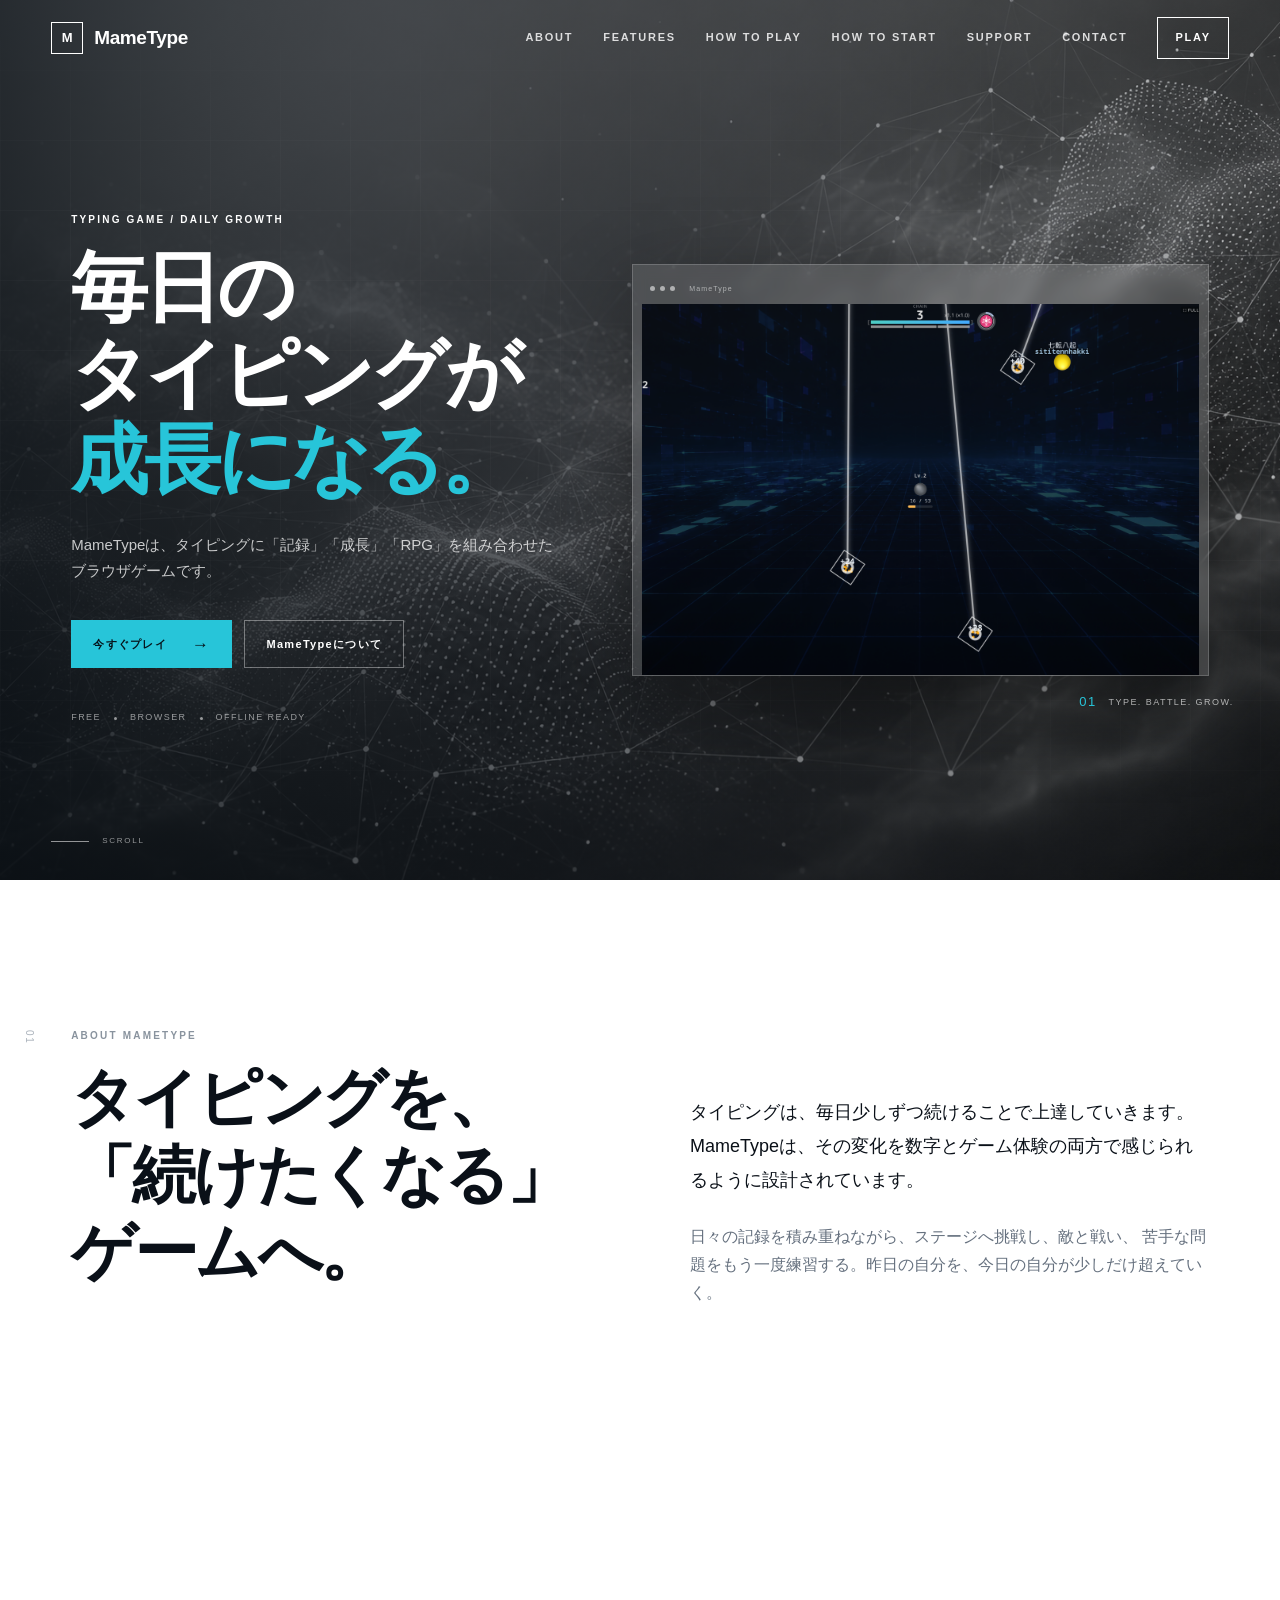
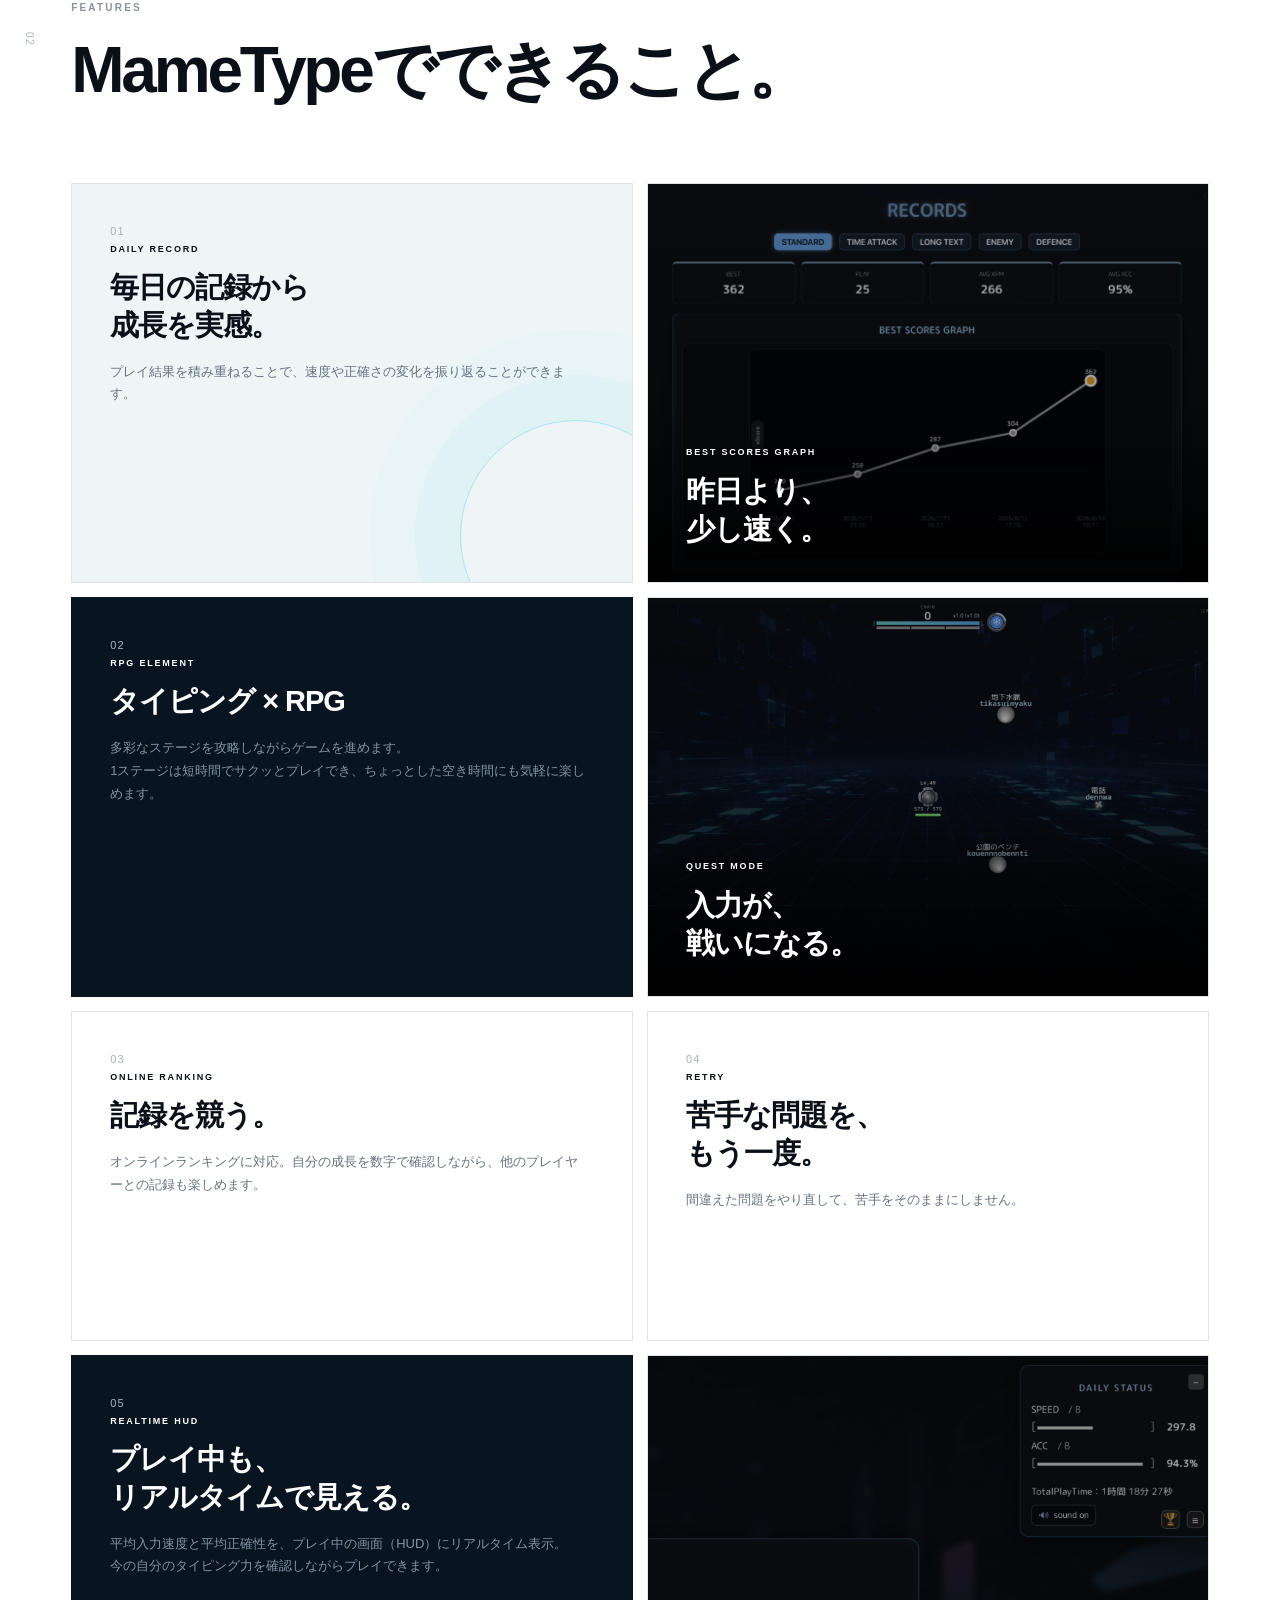
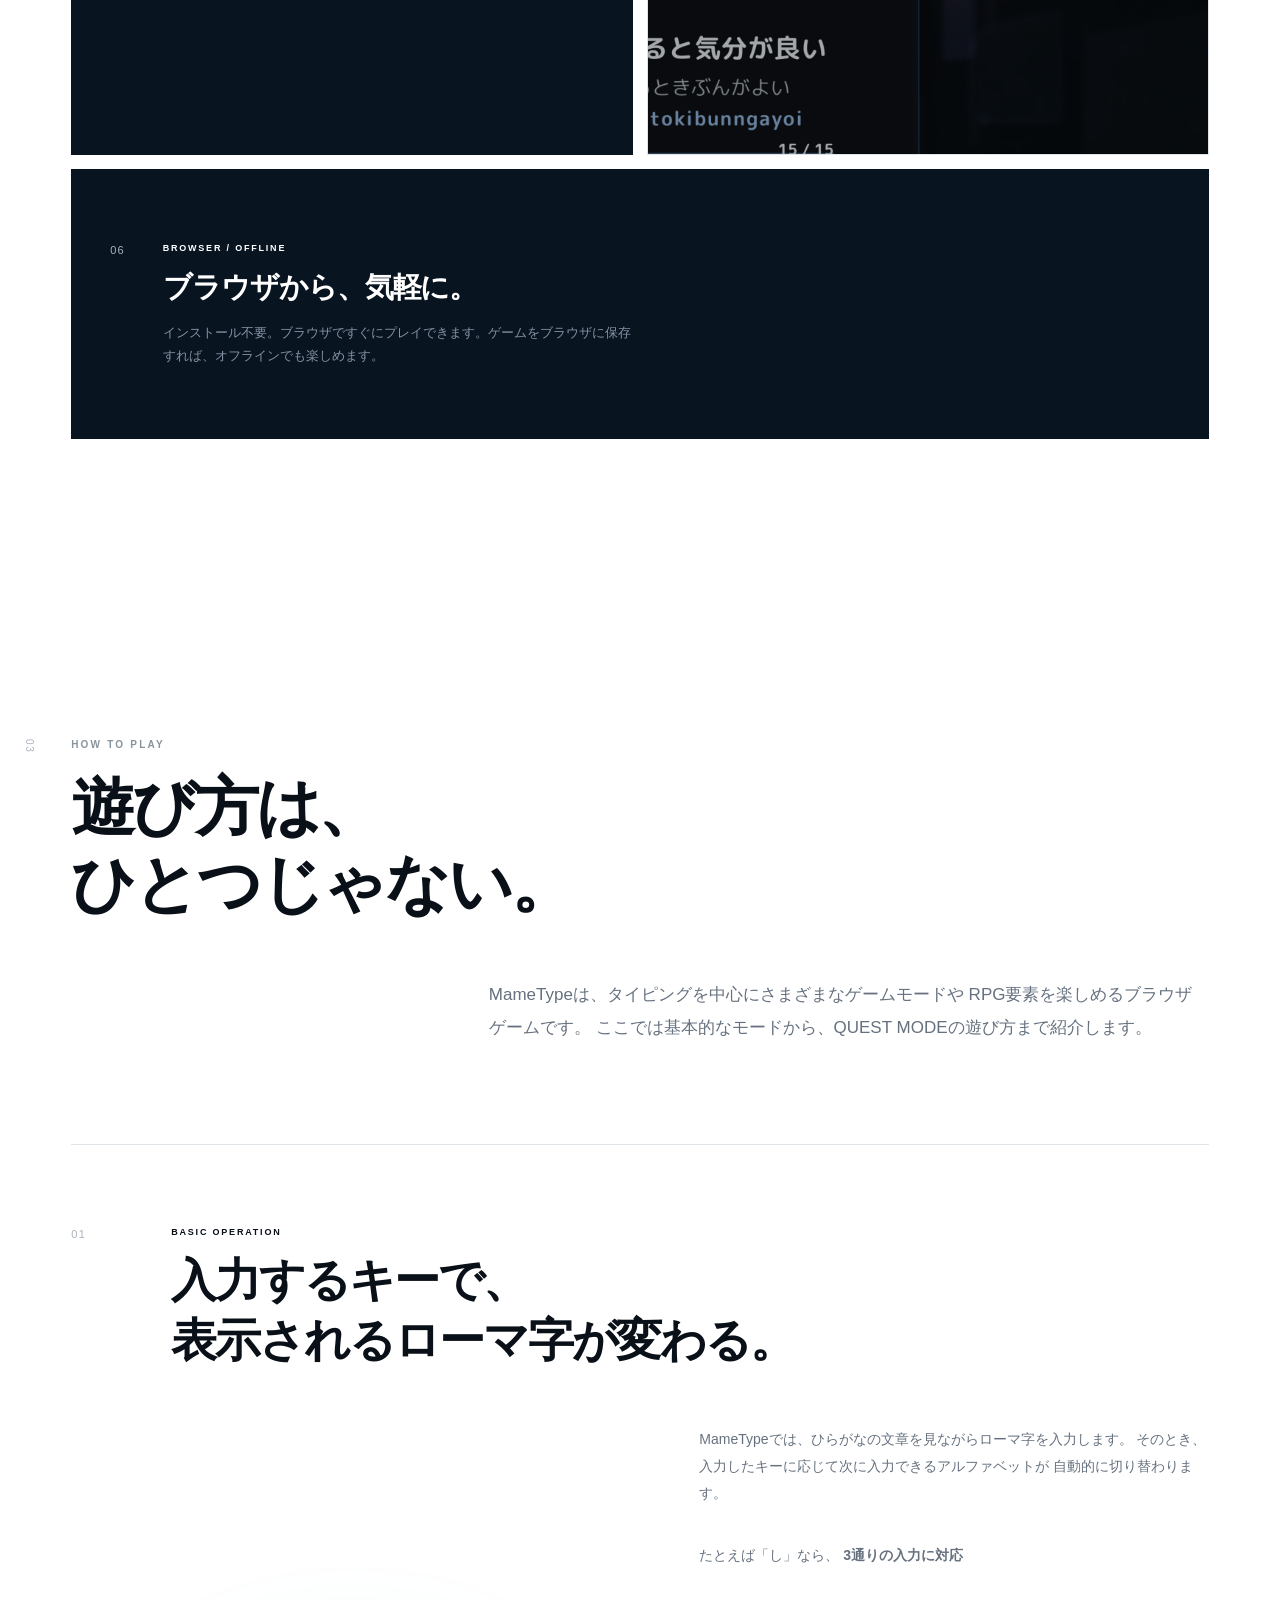
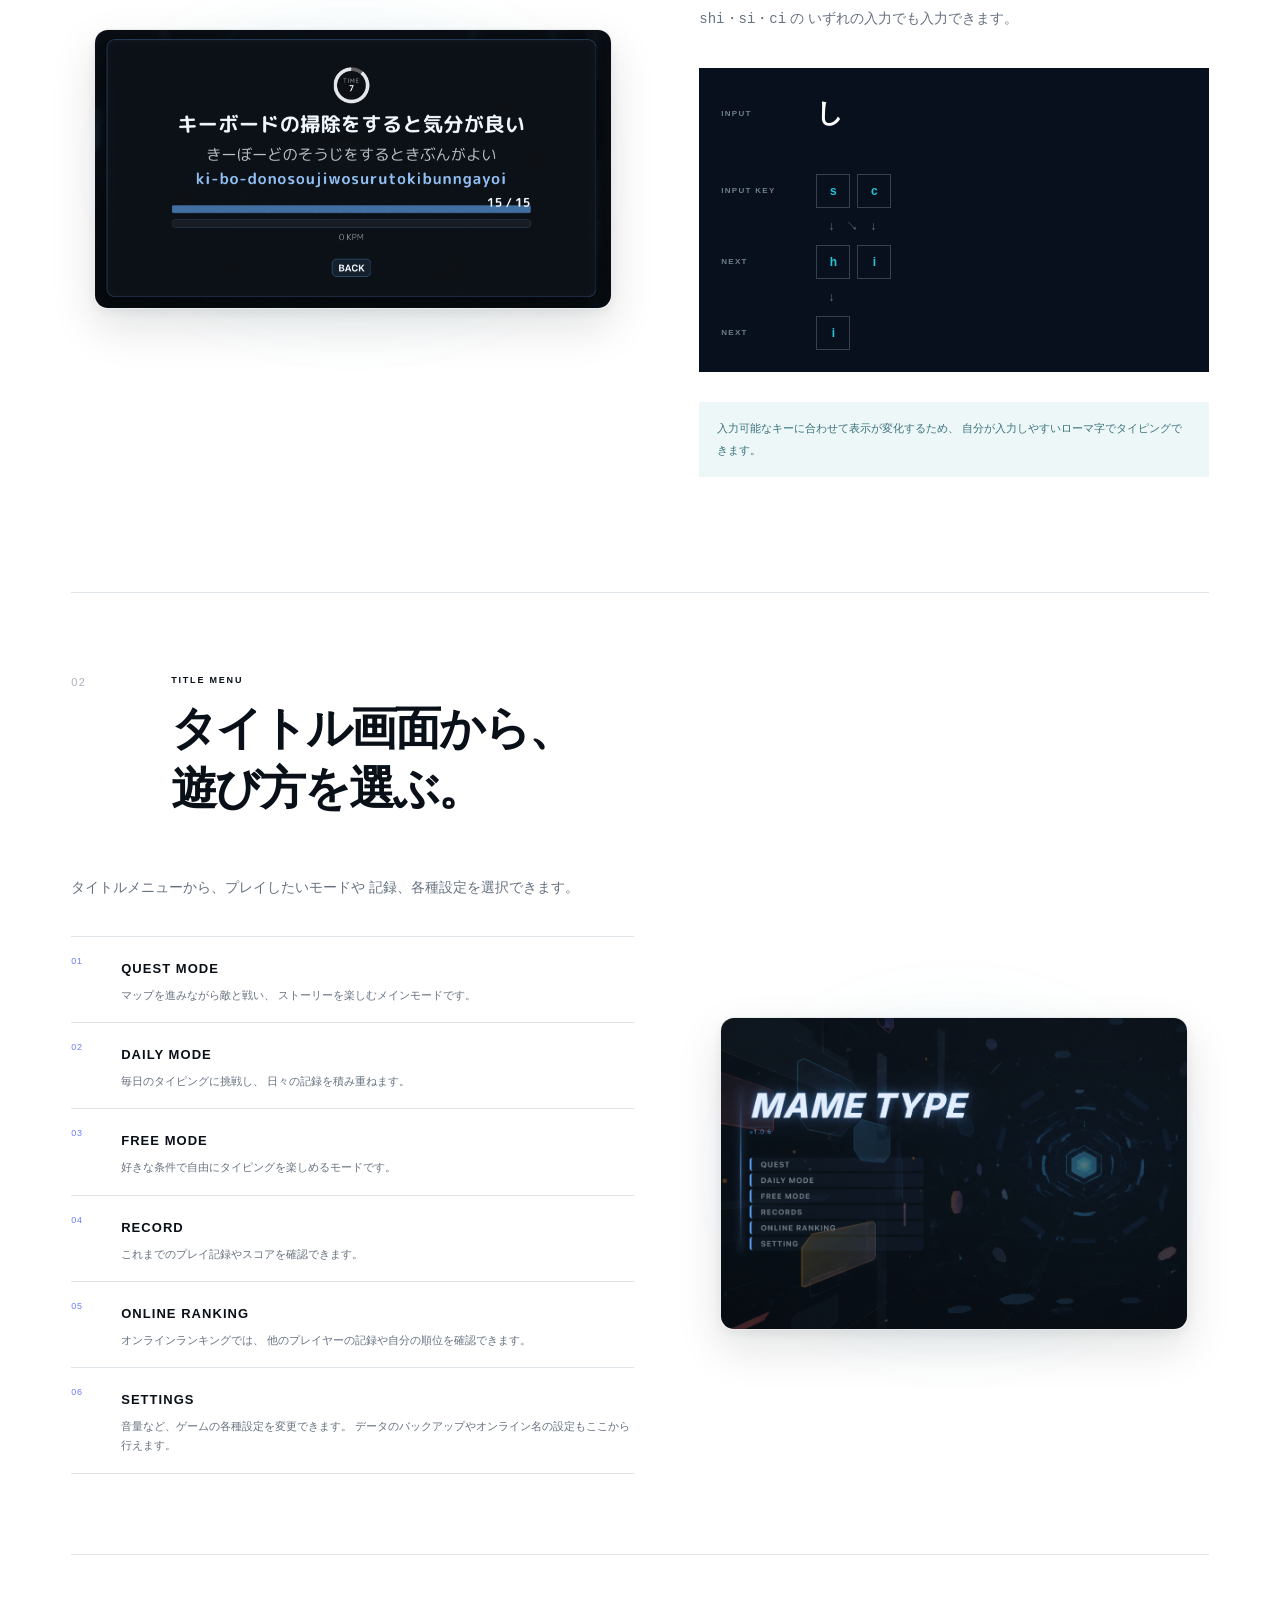
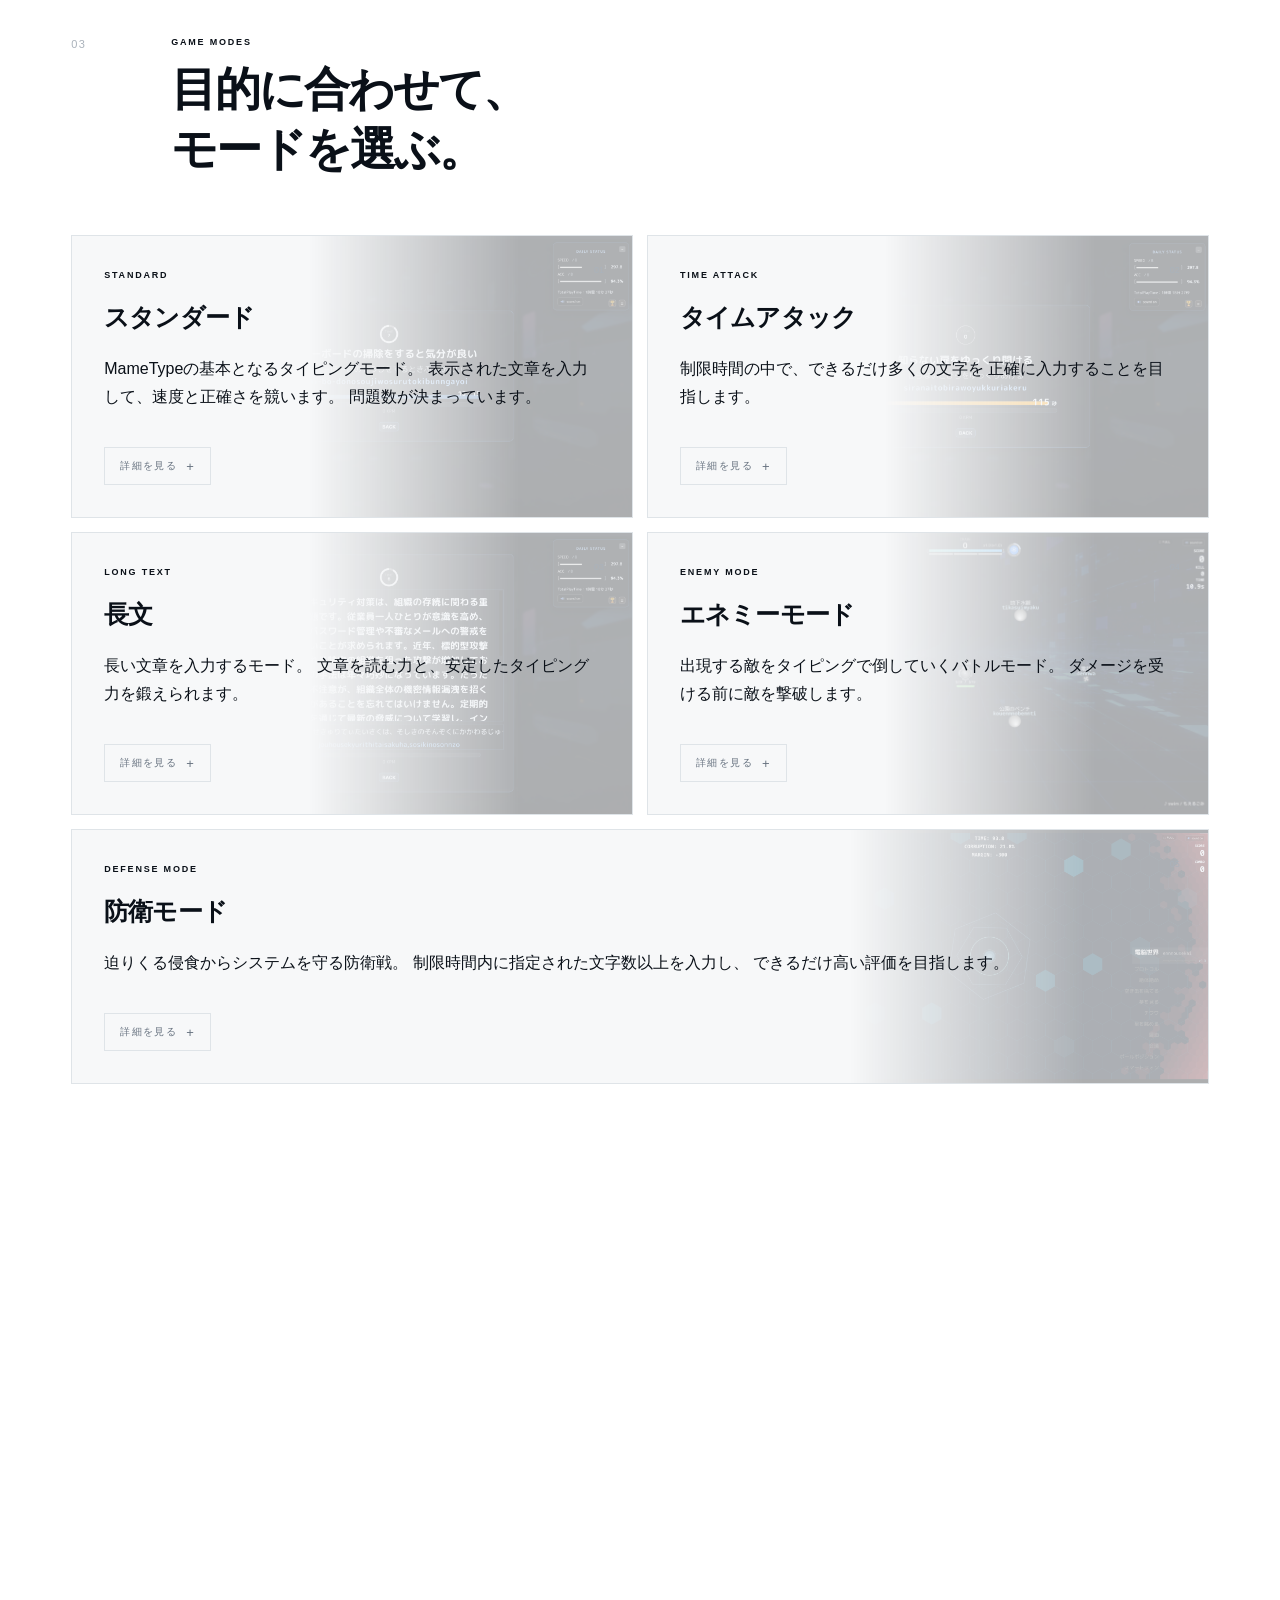
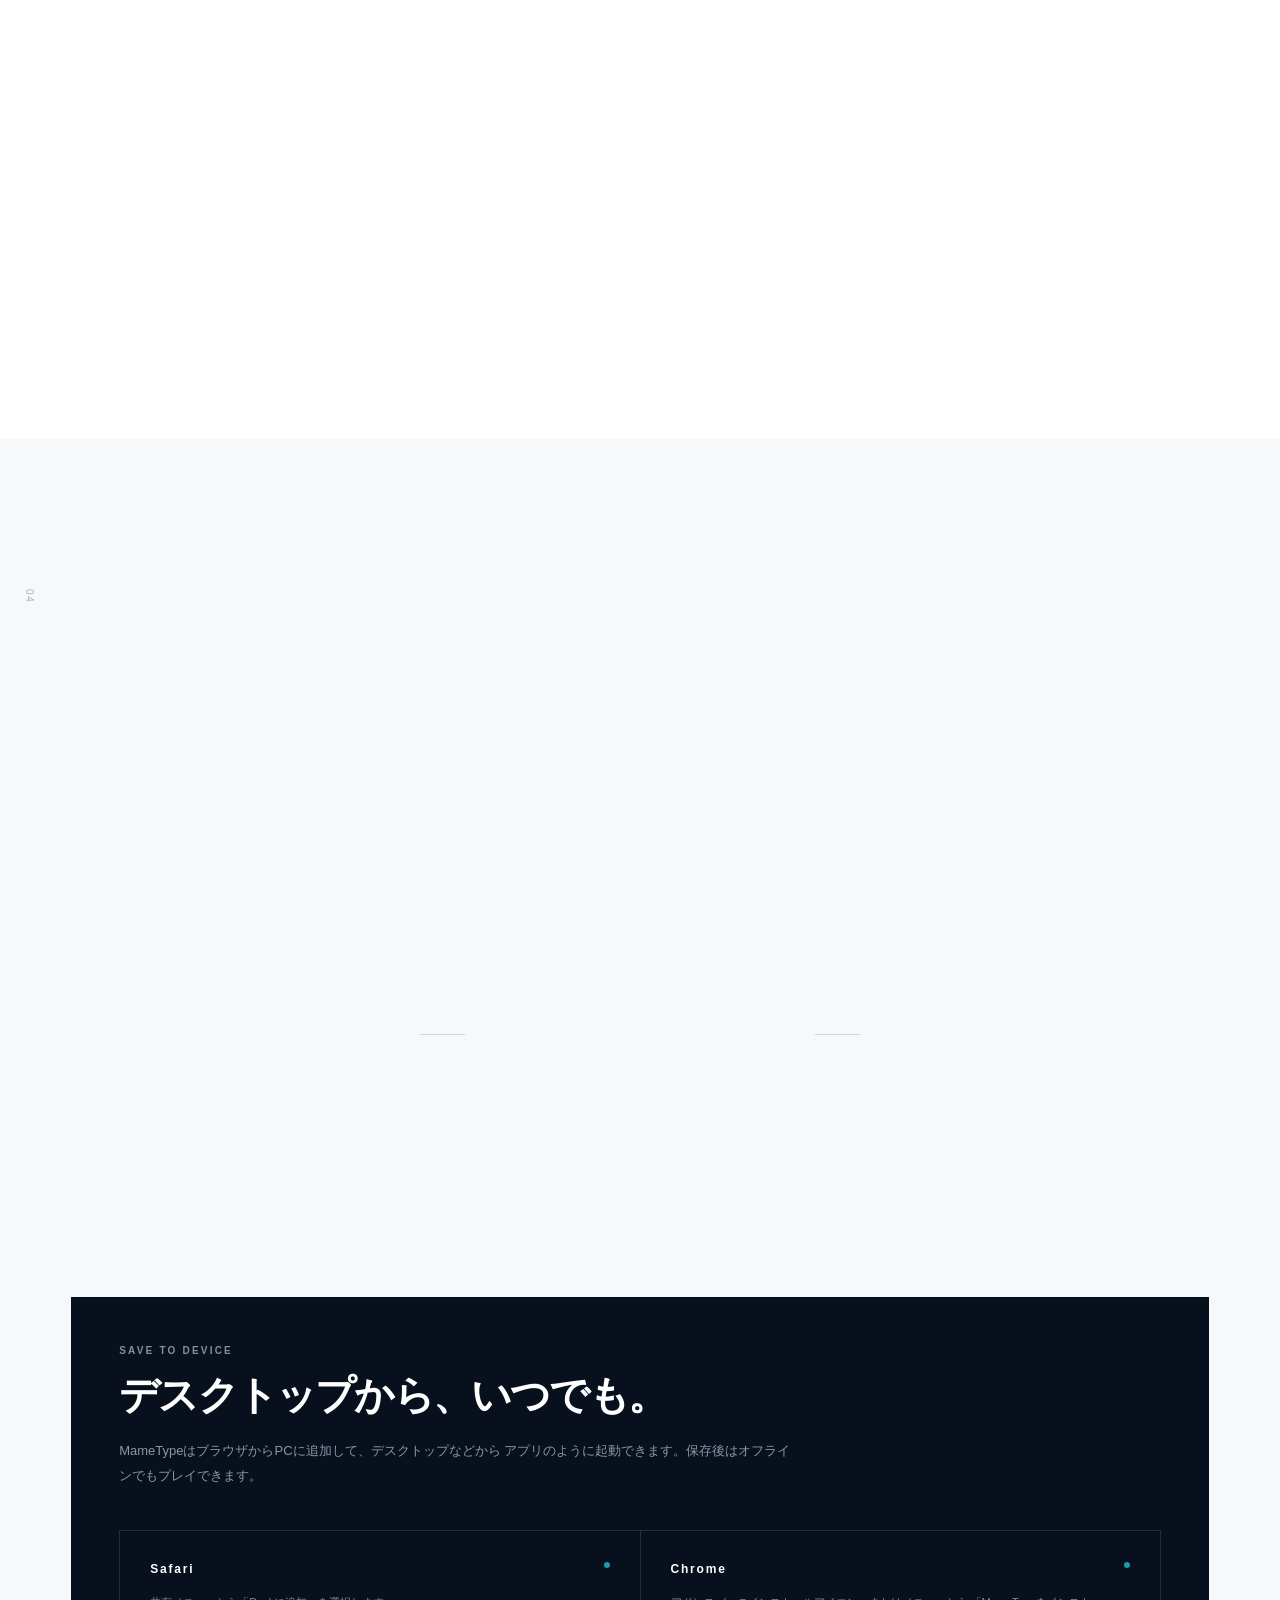
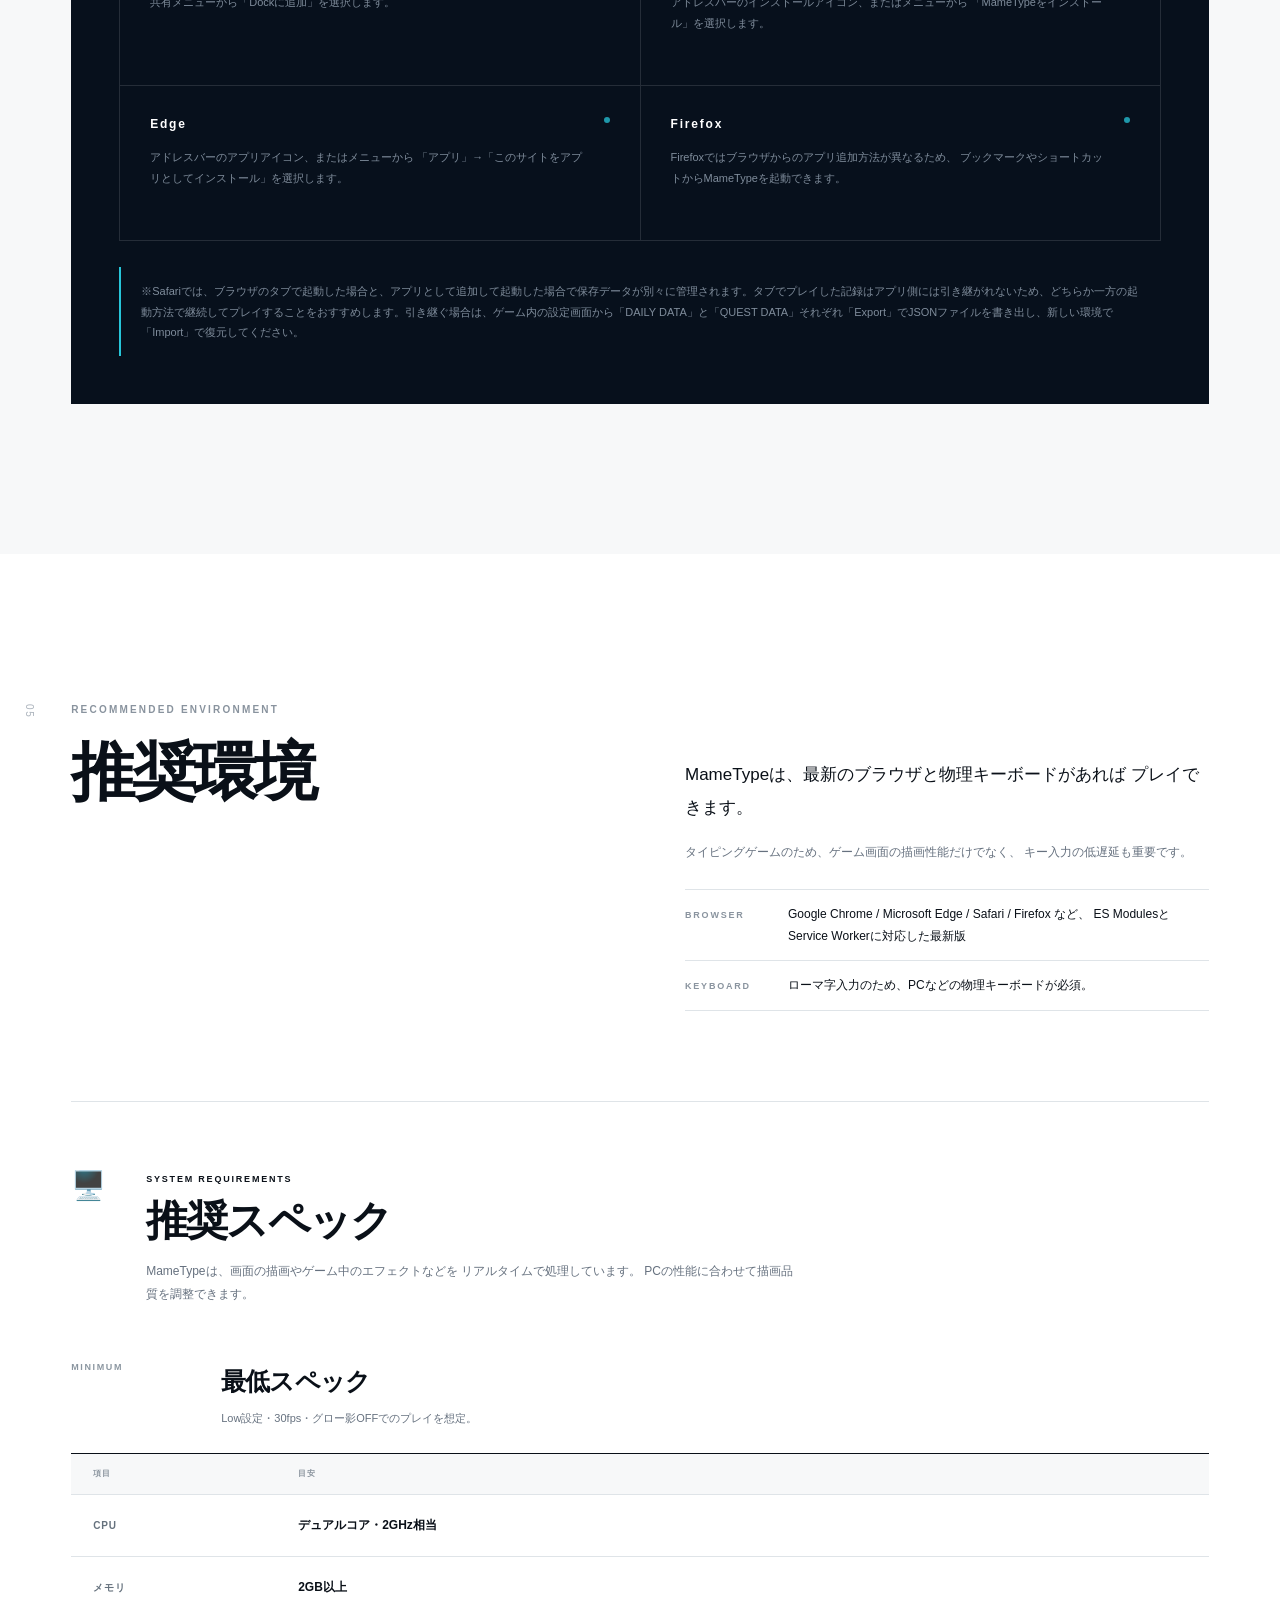
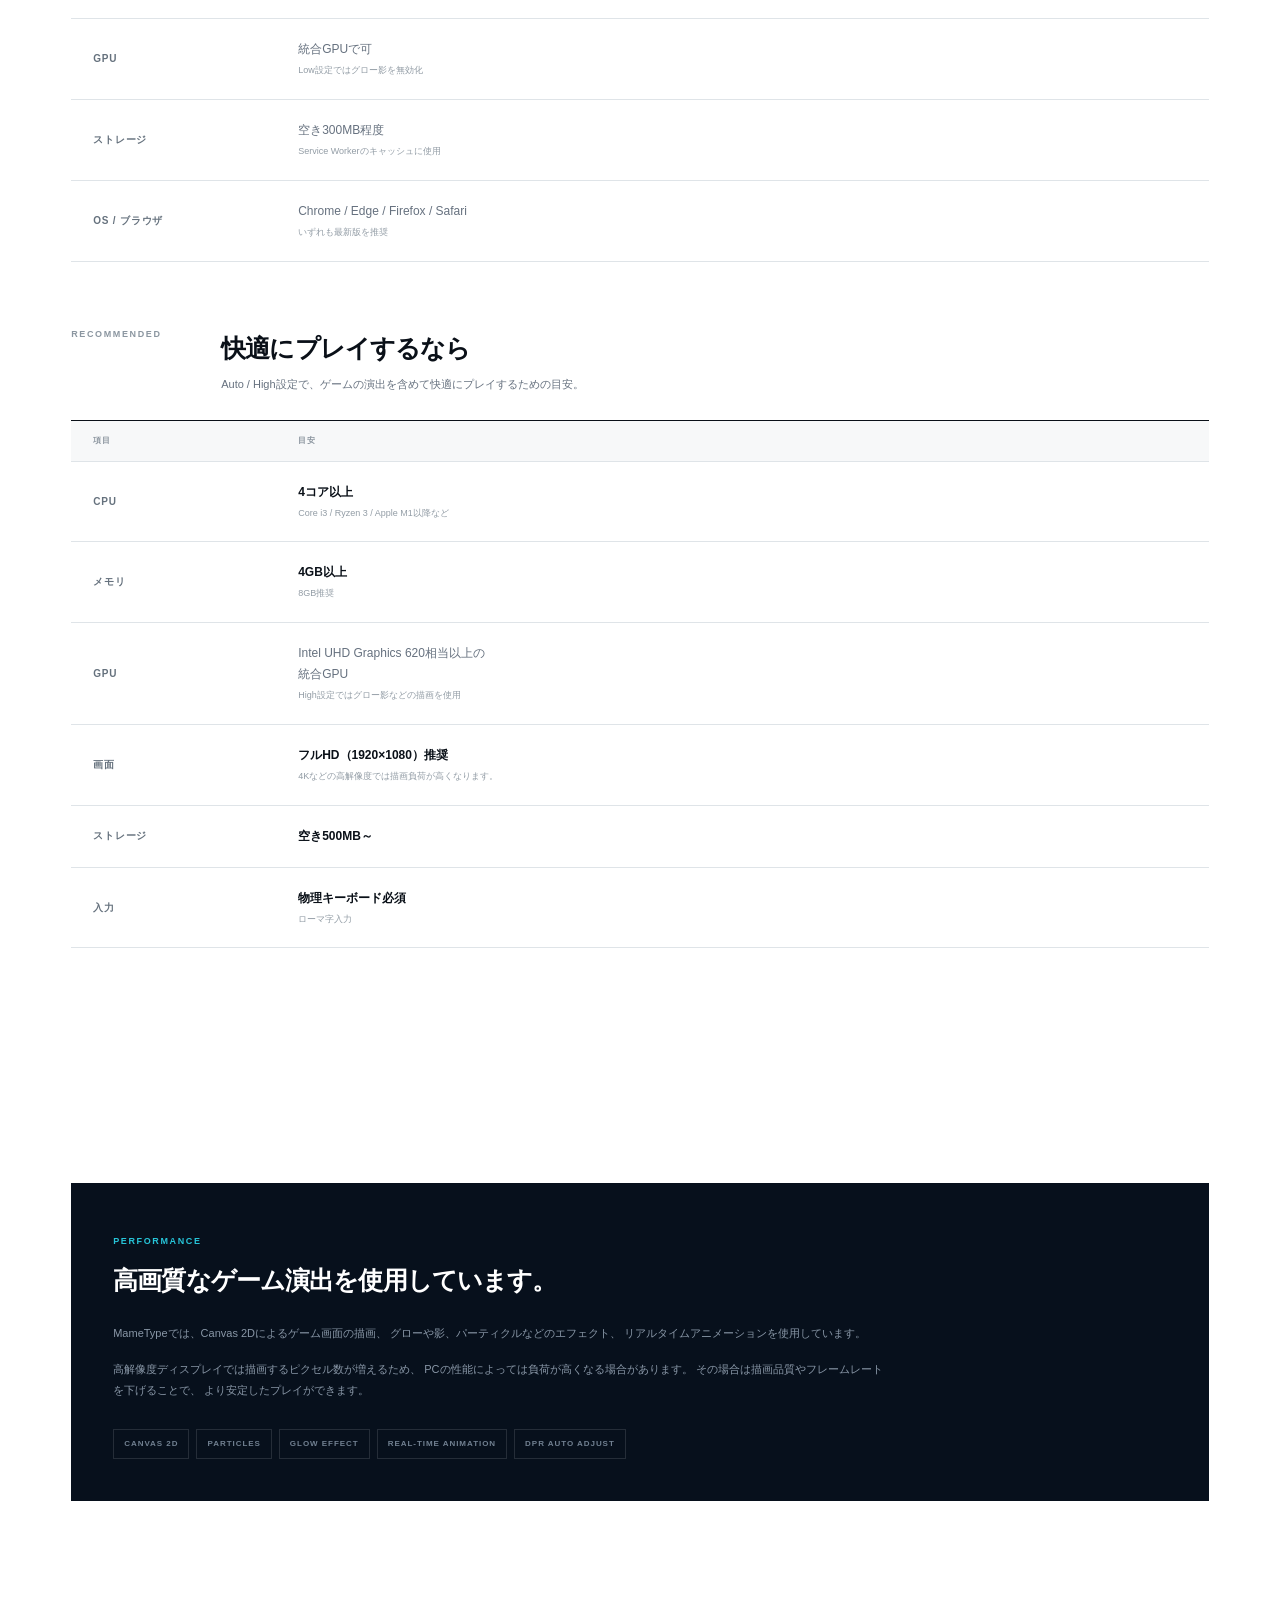
==== commit a454c123: "修正" ====
--- a/index.html
+++ b/index.html
@@ -120,7 +120,7 @@
           <div class="feature-index">02</div>
           <p class="feature-label">RPG ELEMENT</p>
           <h3>タイピング × RPG</h3>
-          <p>敵を倒し、ステージを攻略しながらゲームを進めます。</p>
+          <p>多彩なステージを攻略しながらゲームを進めます。<br>1ステージは短時間でサクッとプレイでき、ちょっとした空き時間にも気軽に楽しめます。</p>
         </article>
 
         <article class="feature-card image-card reveal">
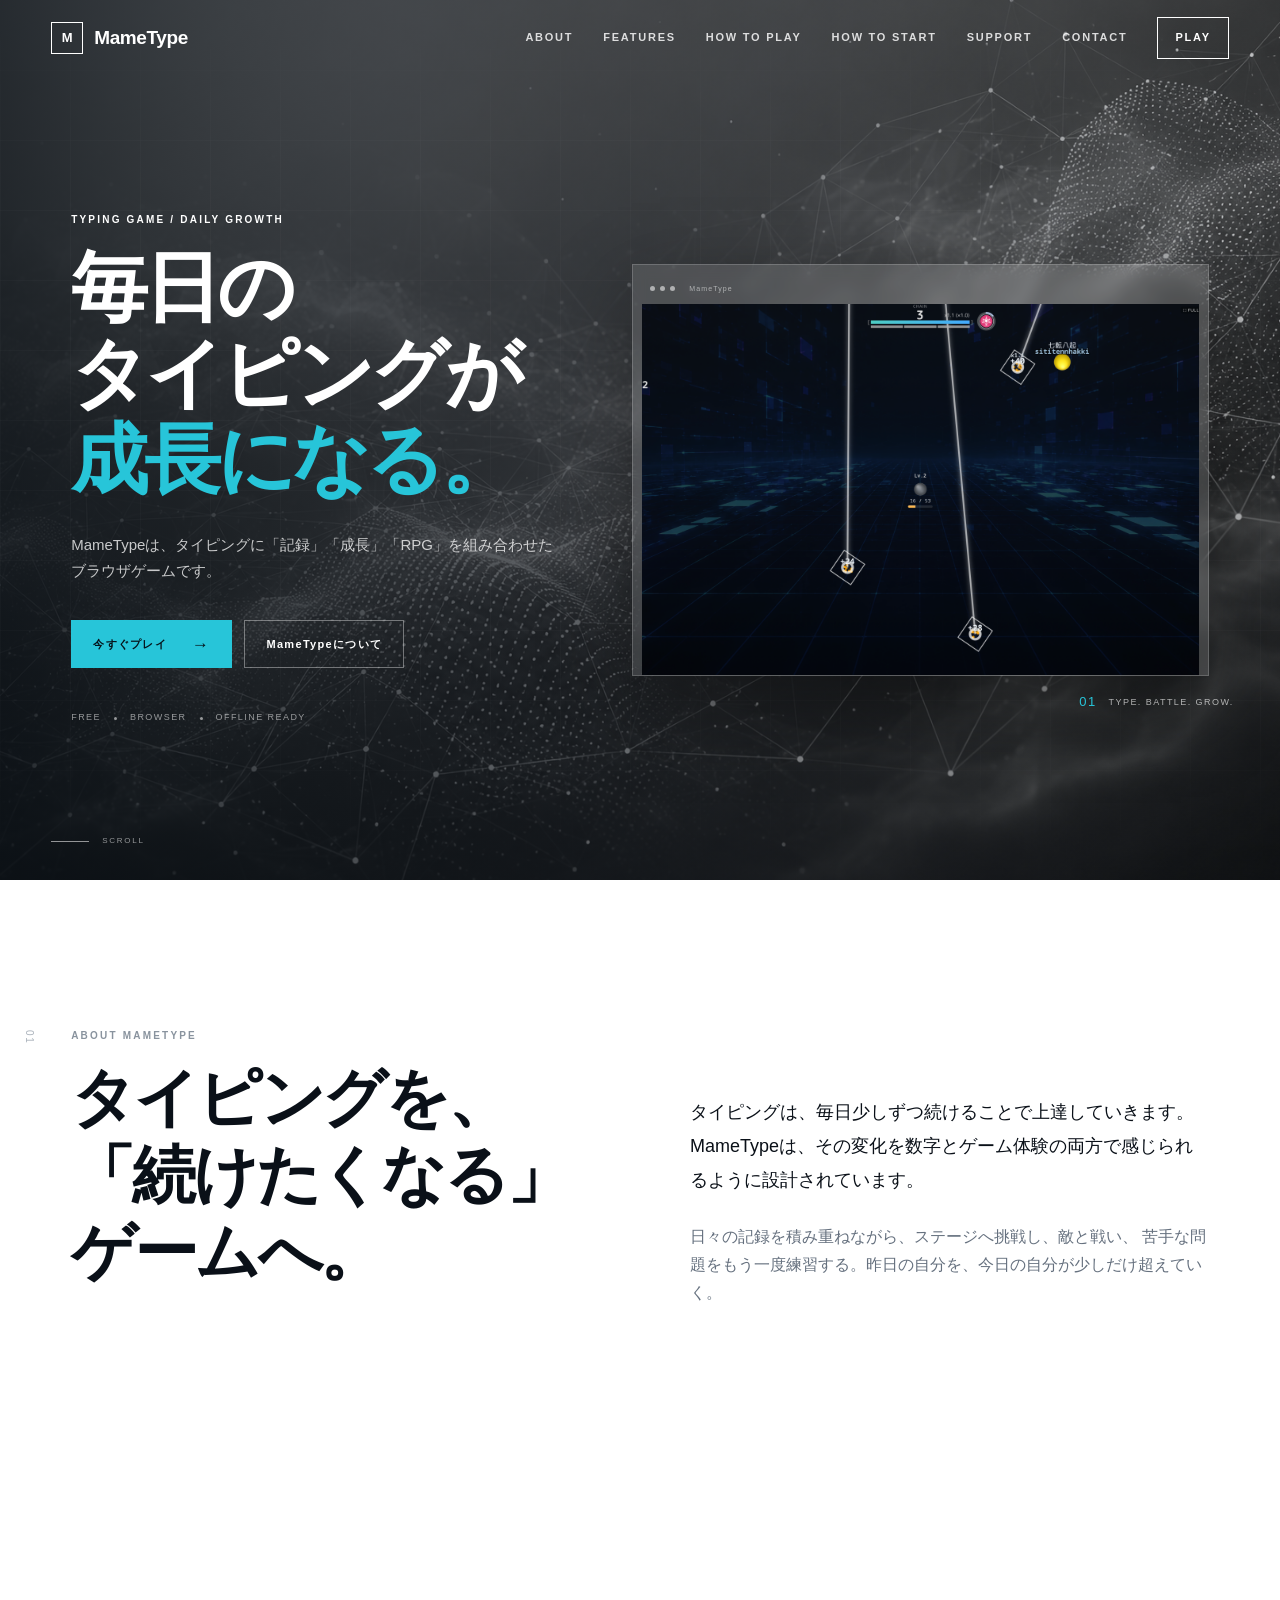
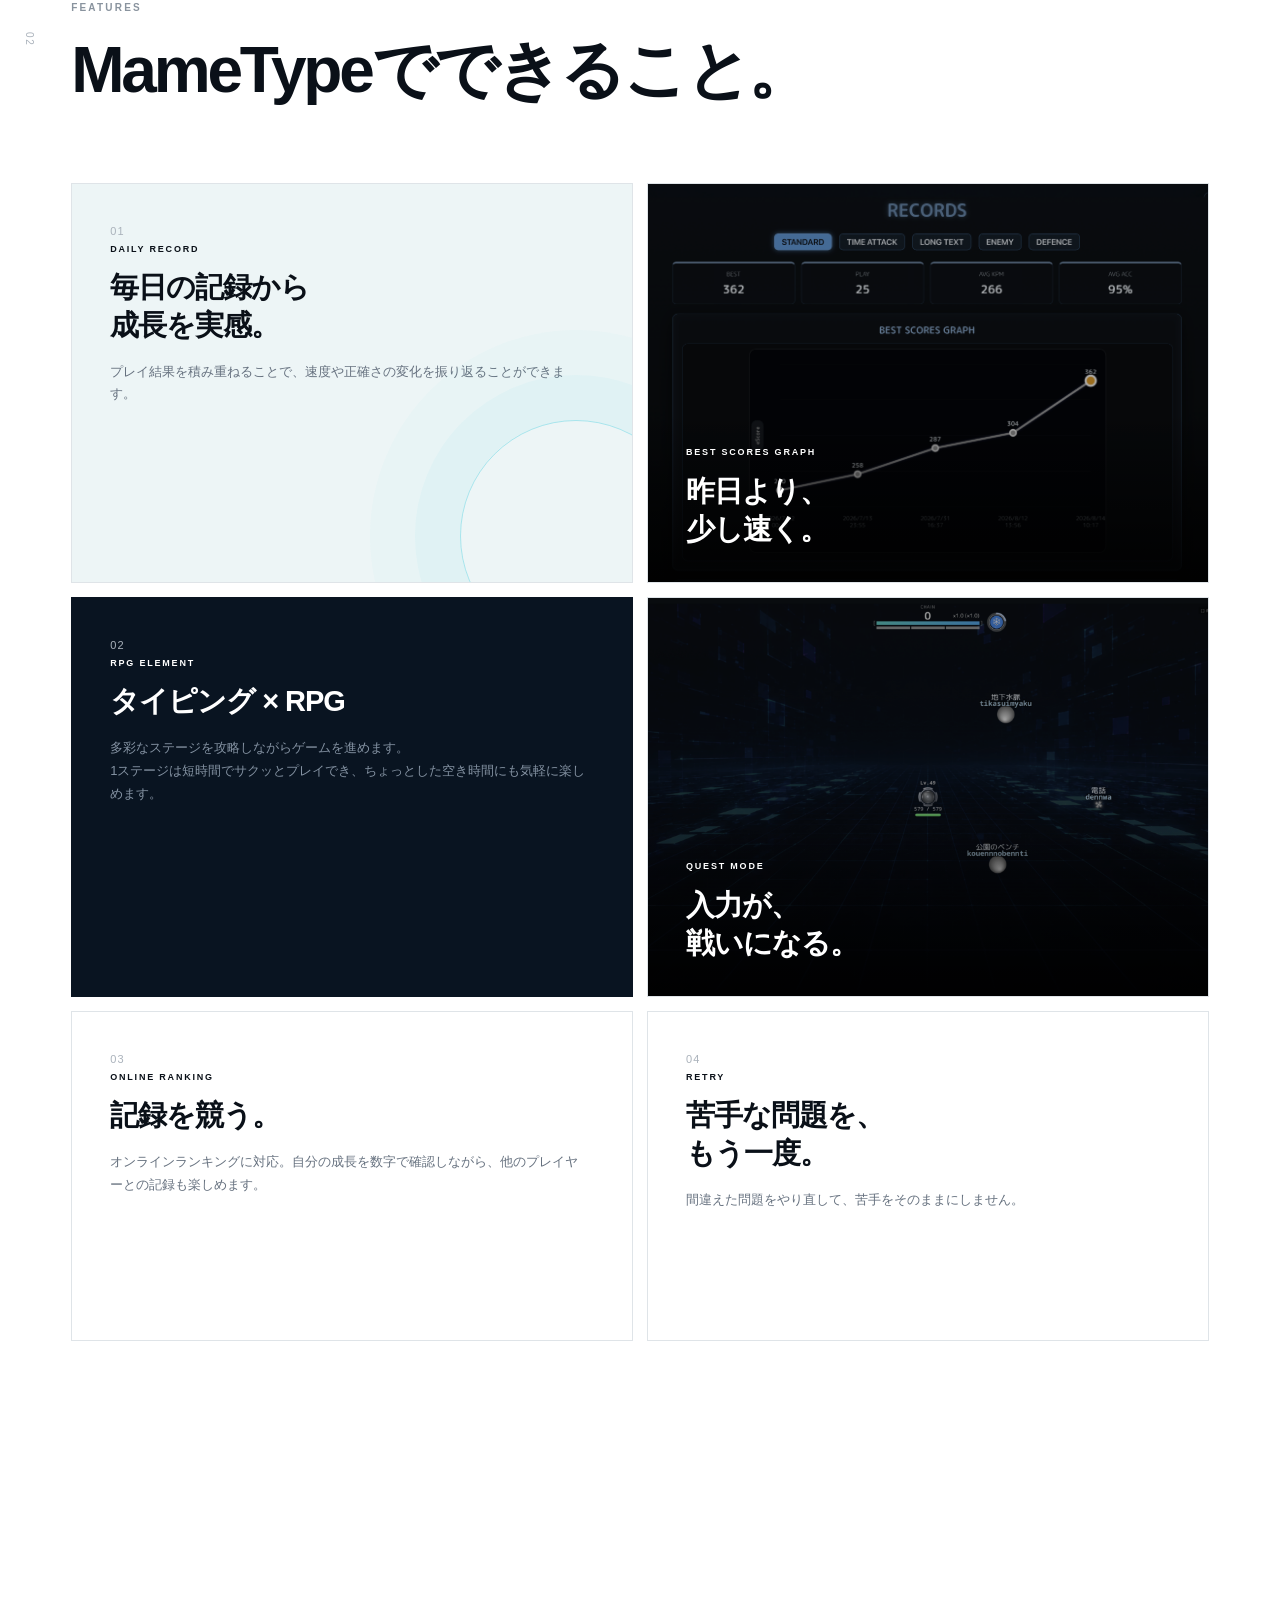
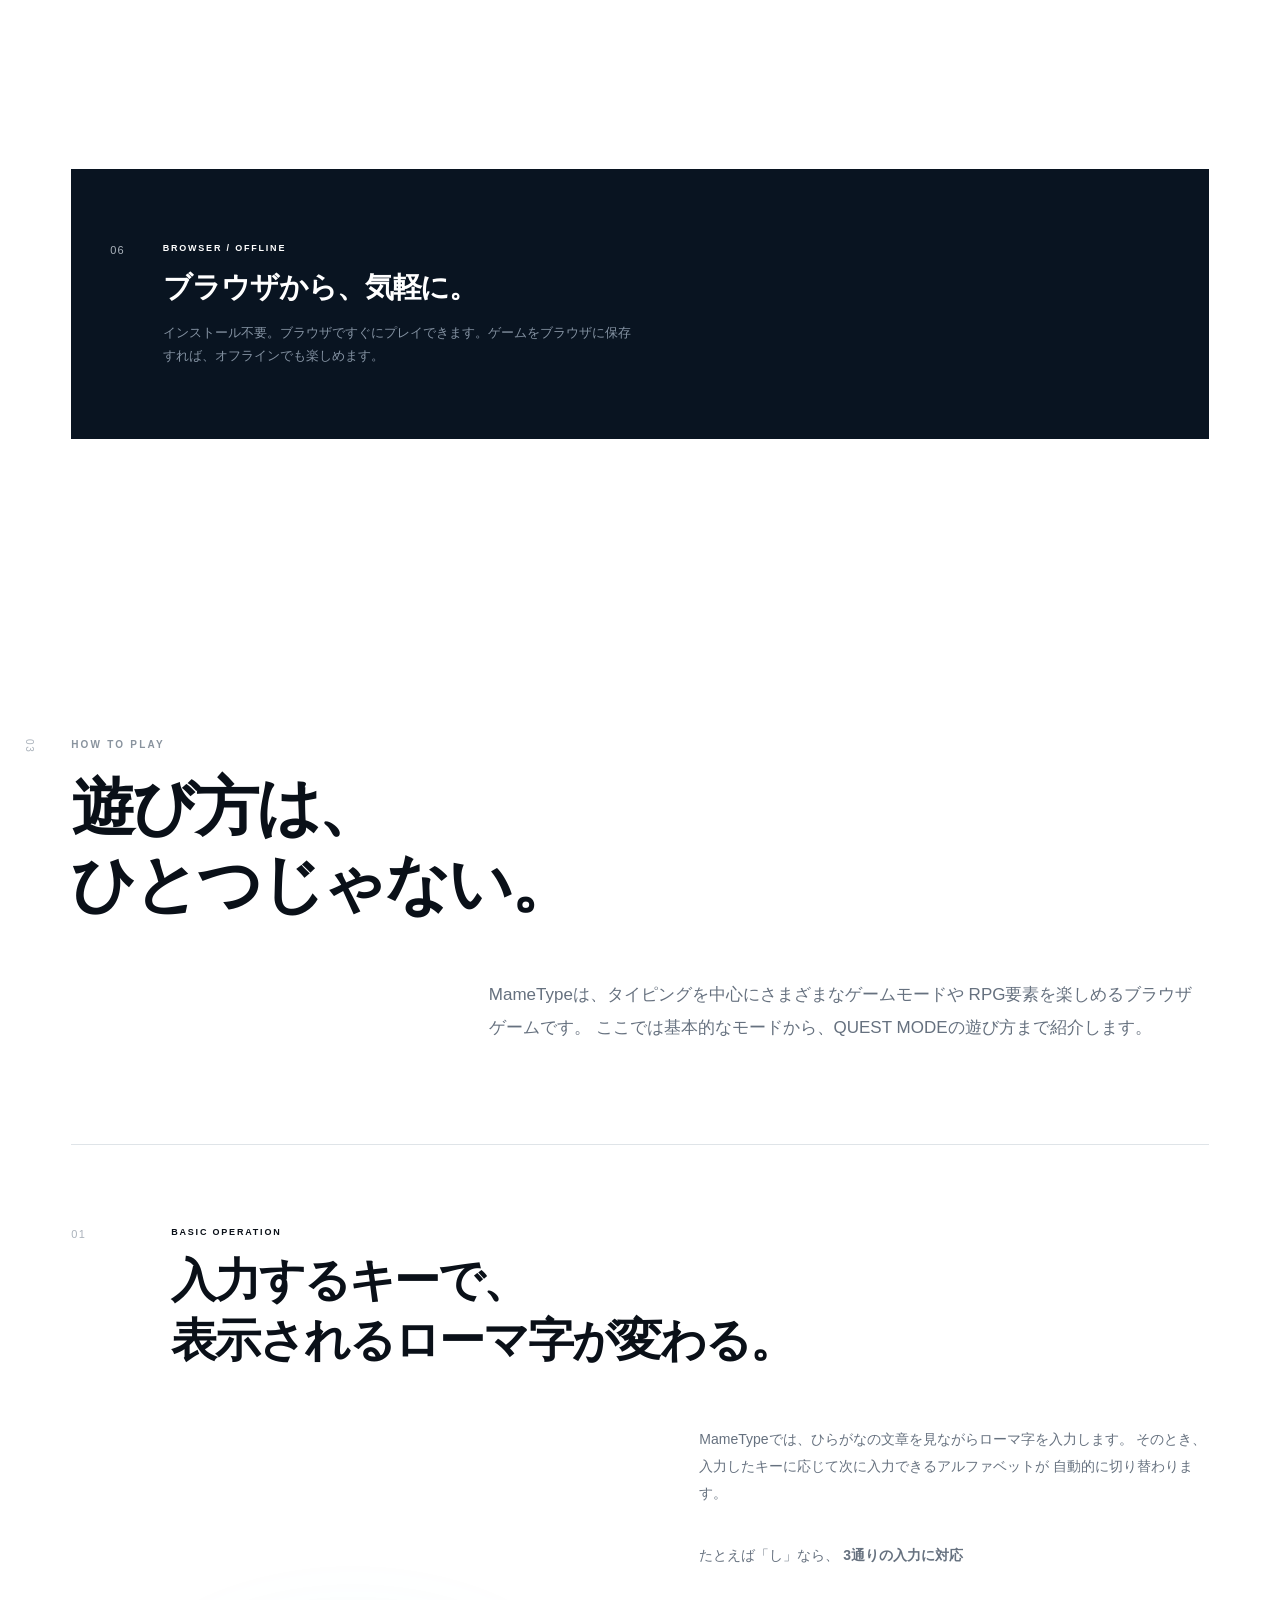
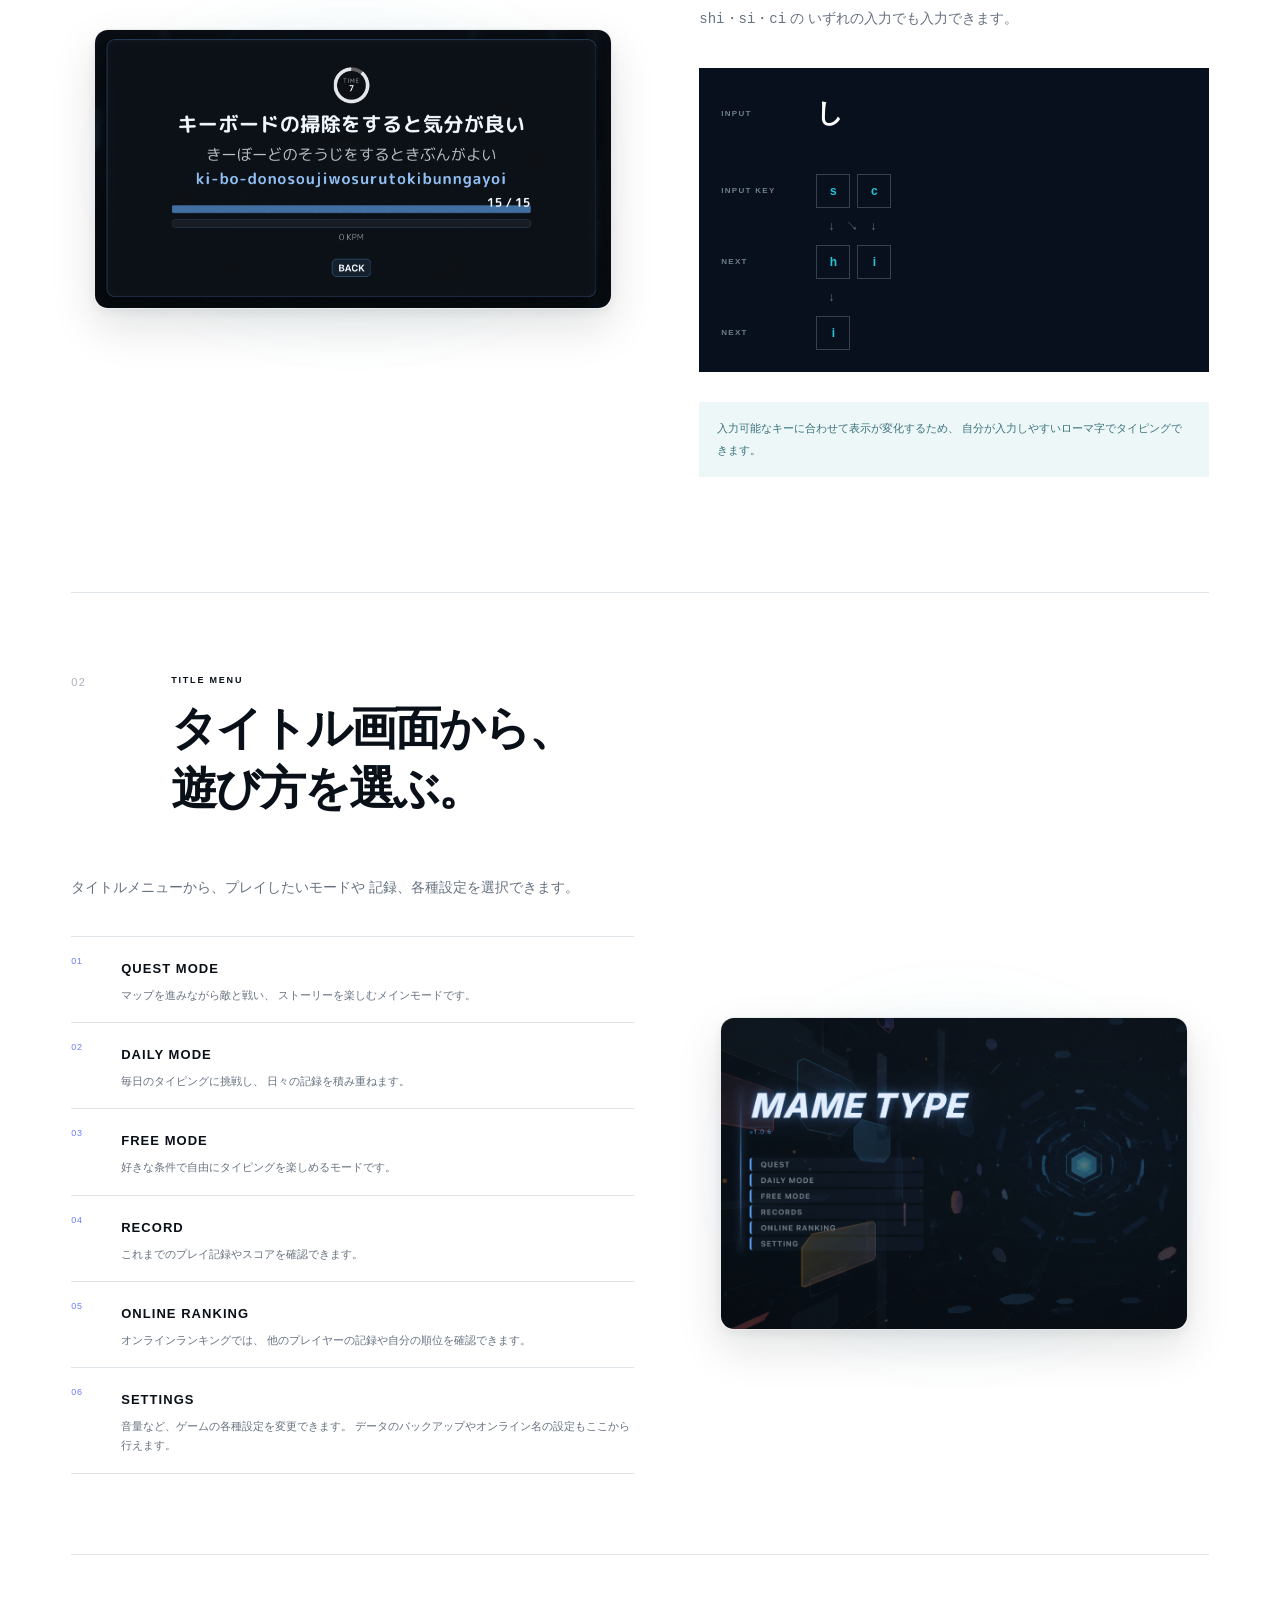
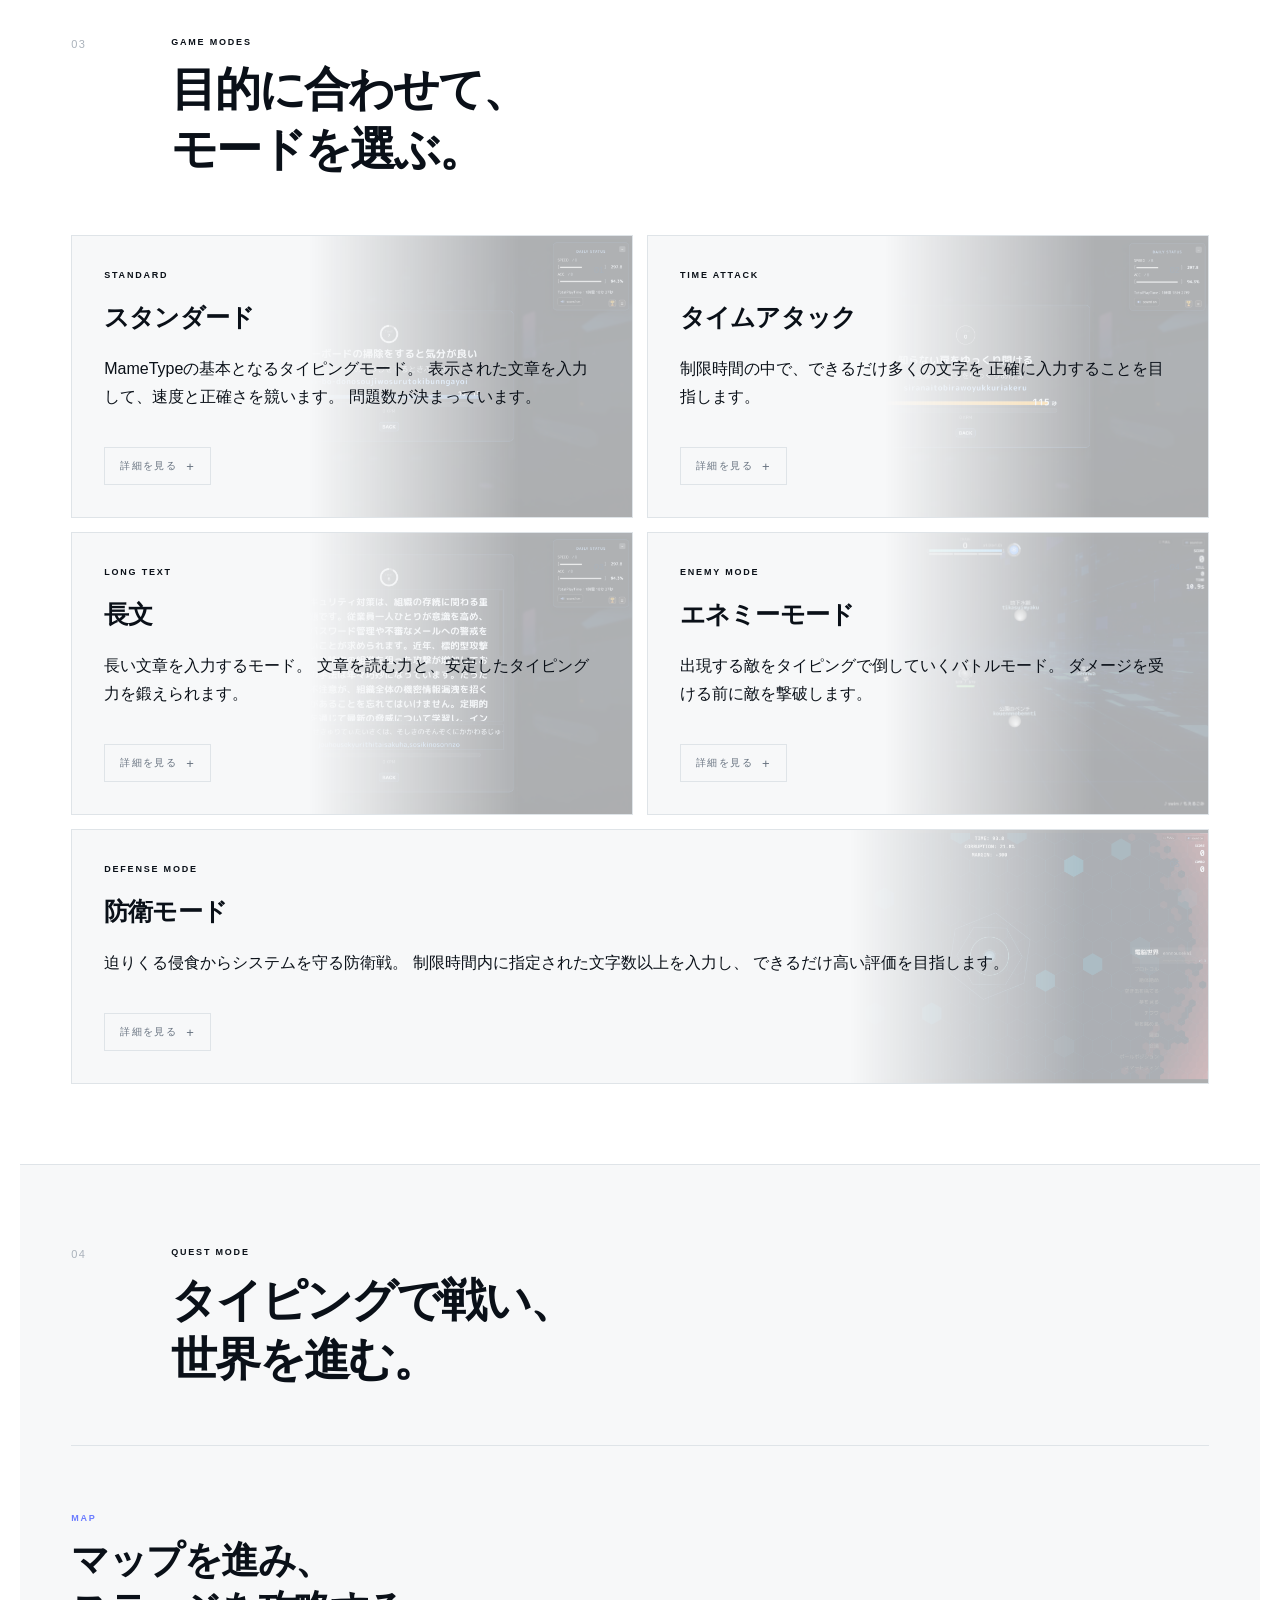
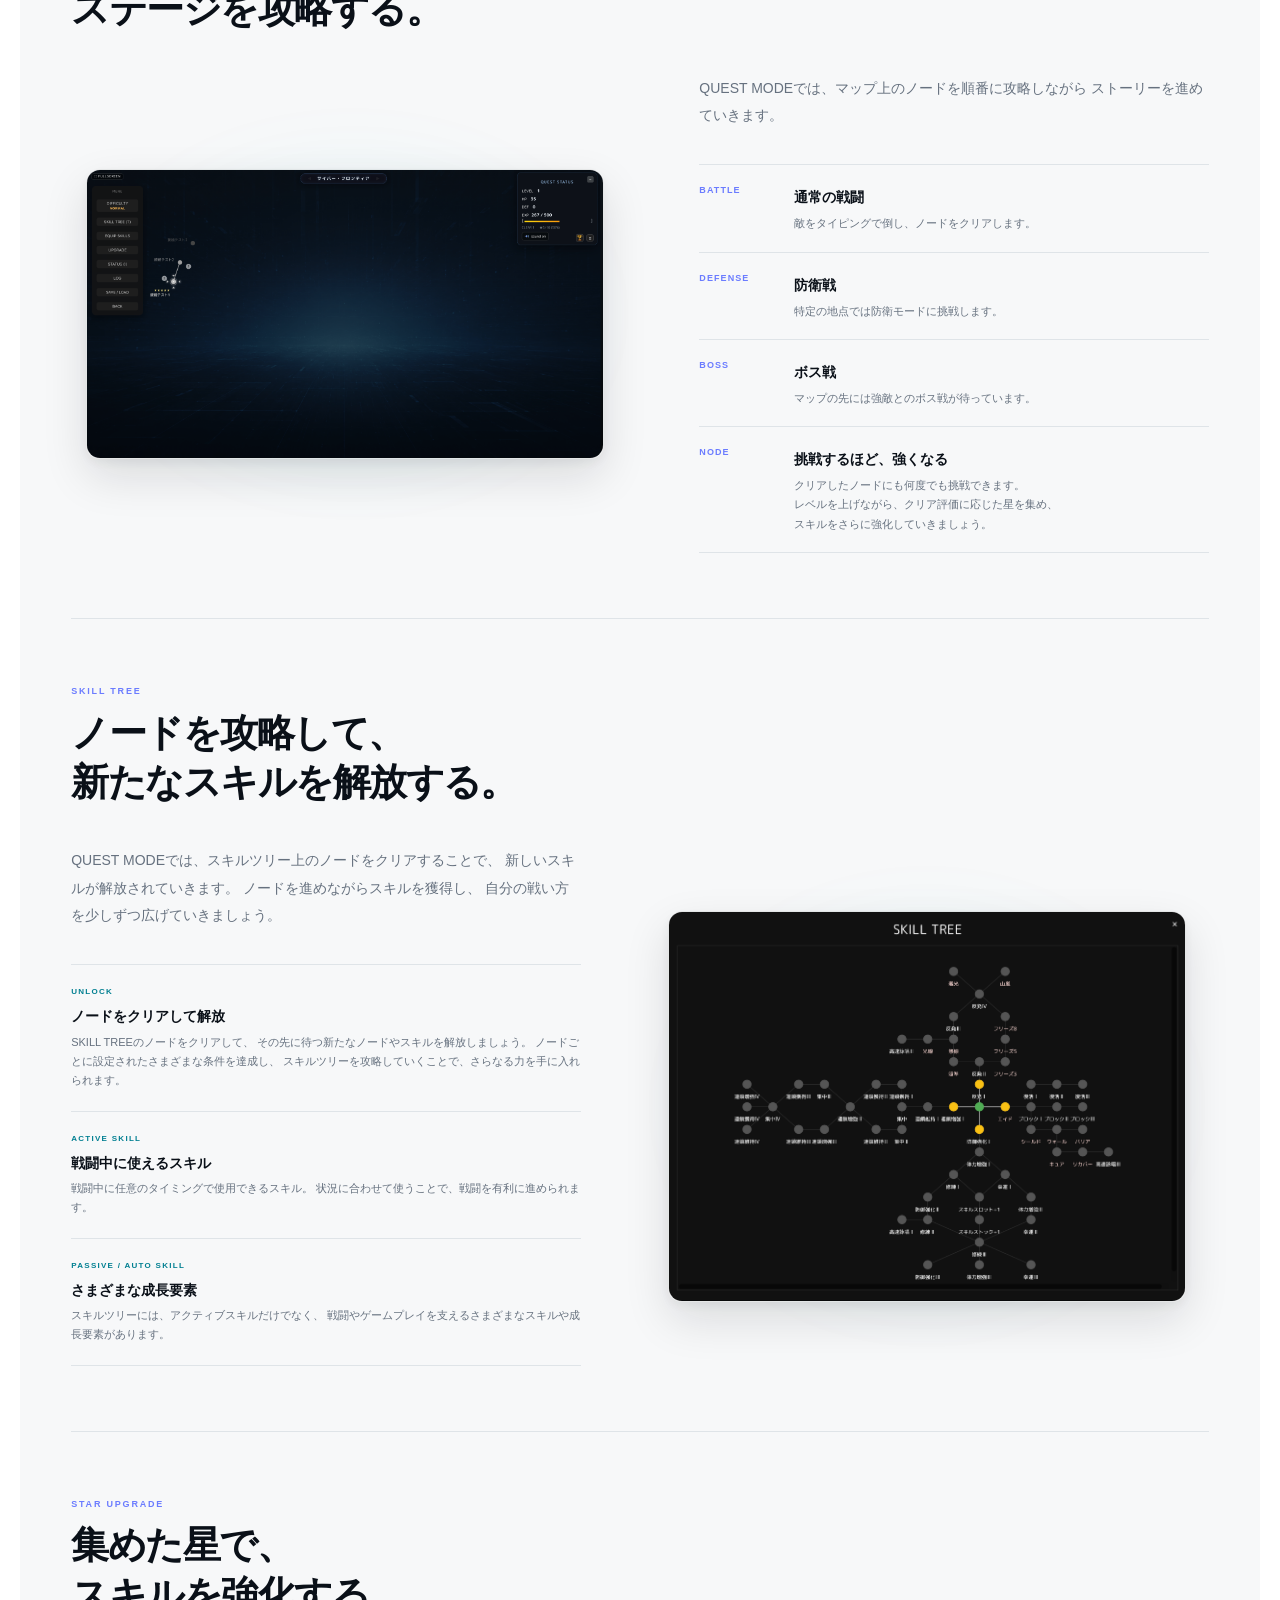
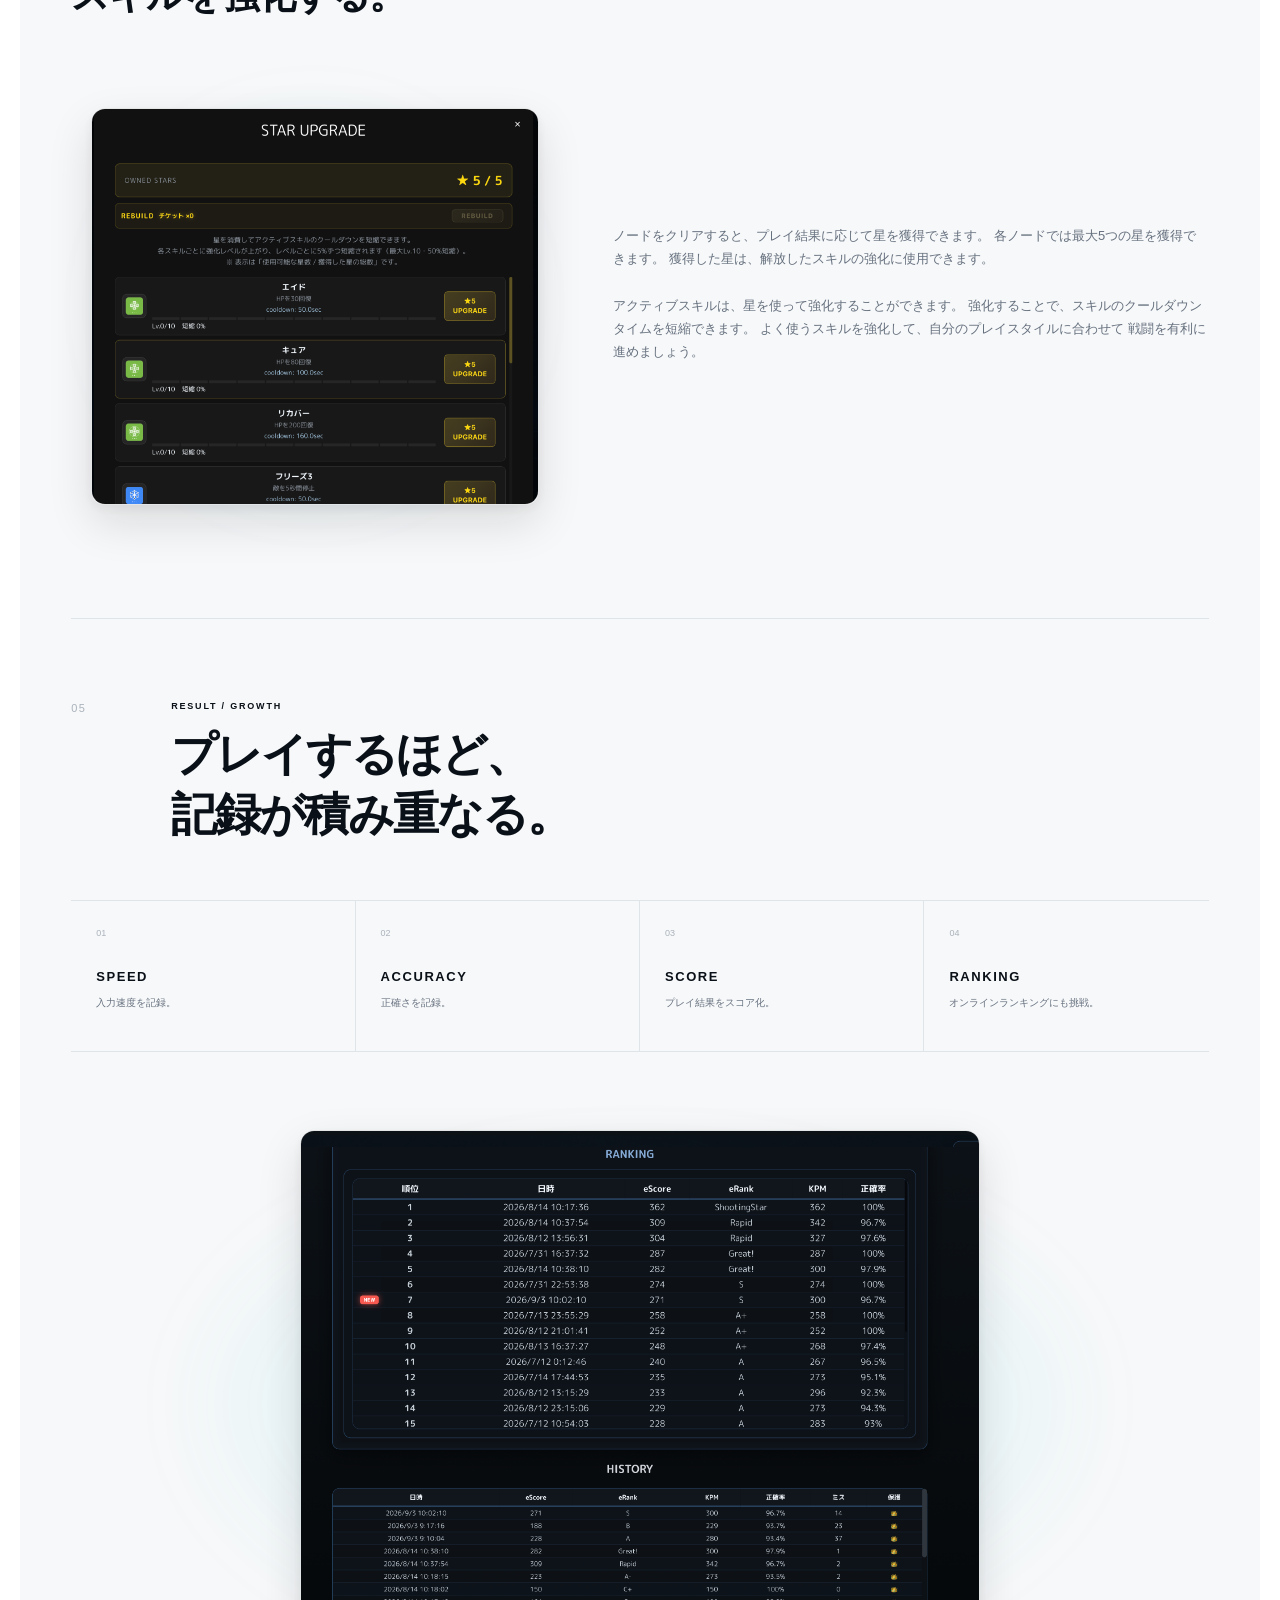
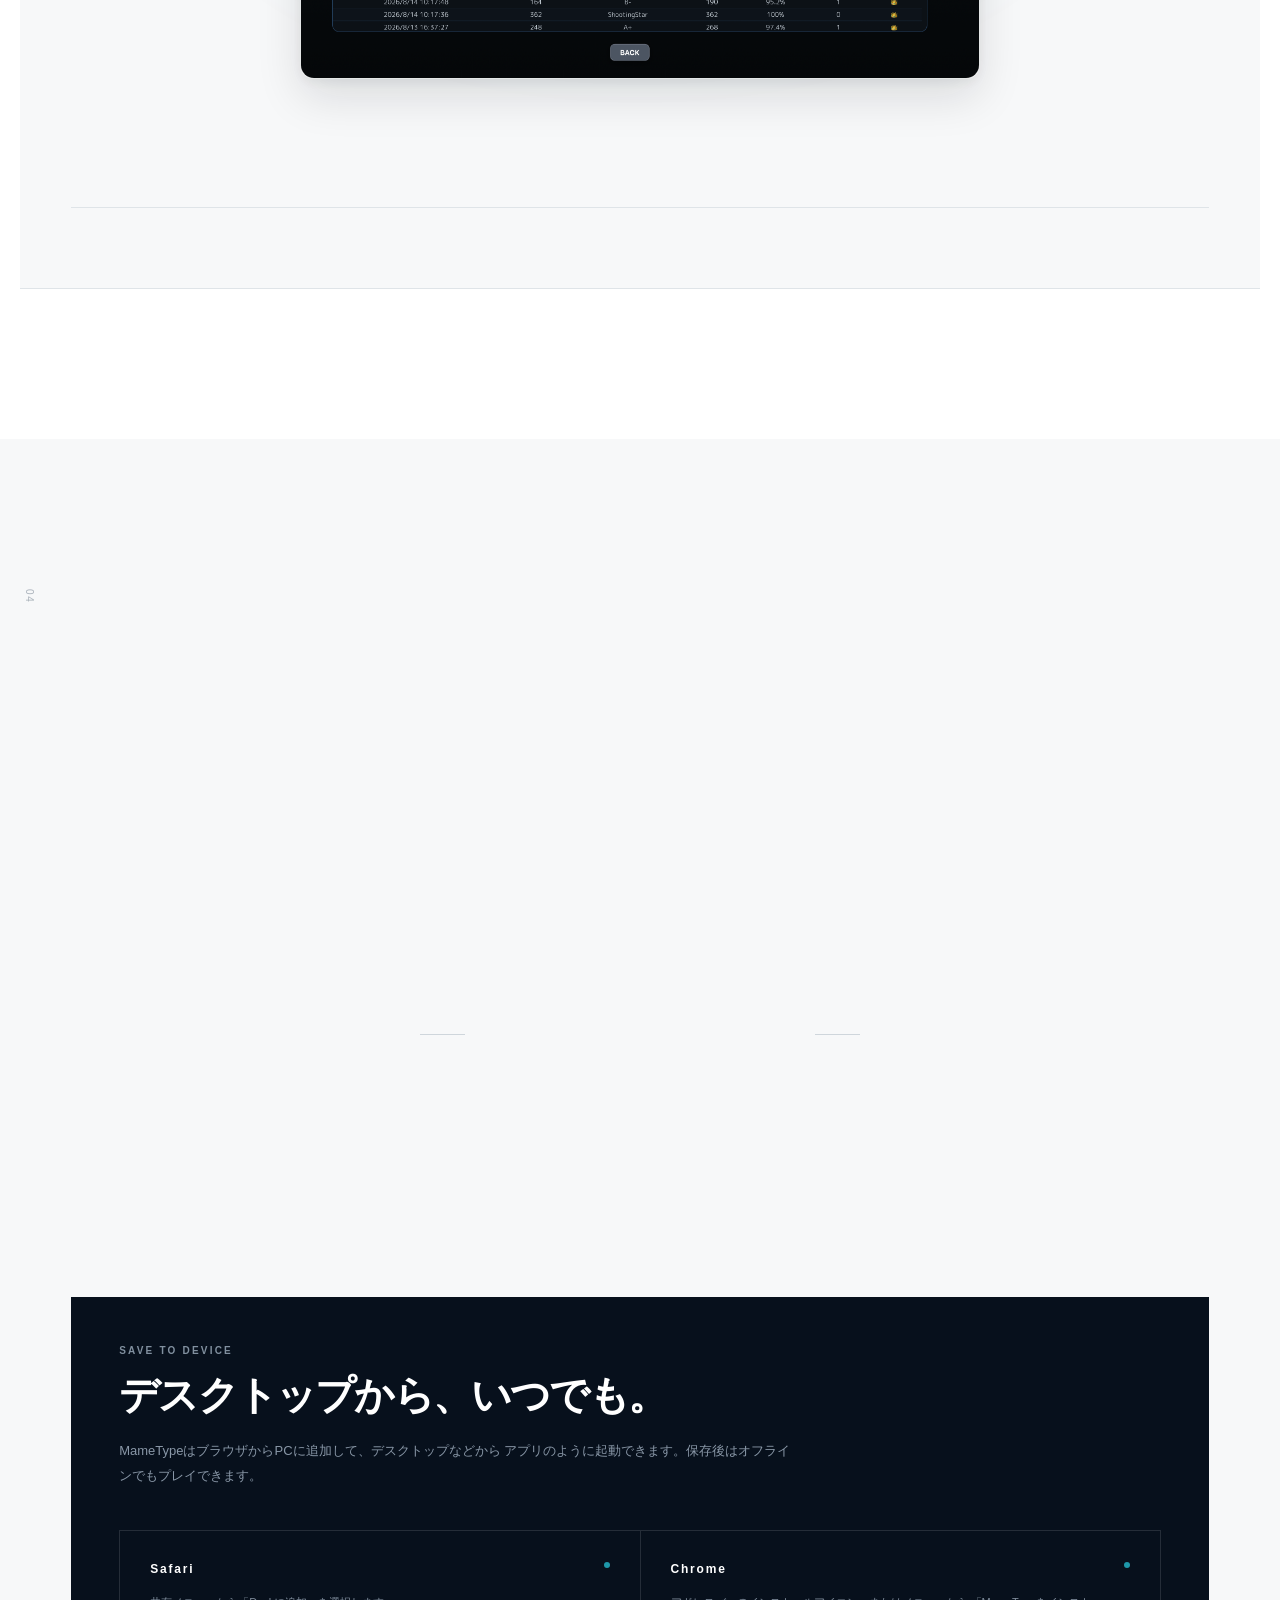
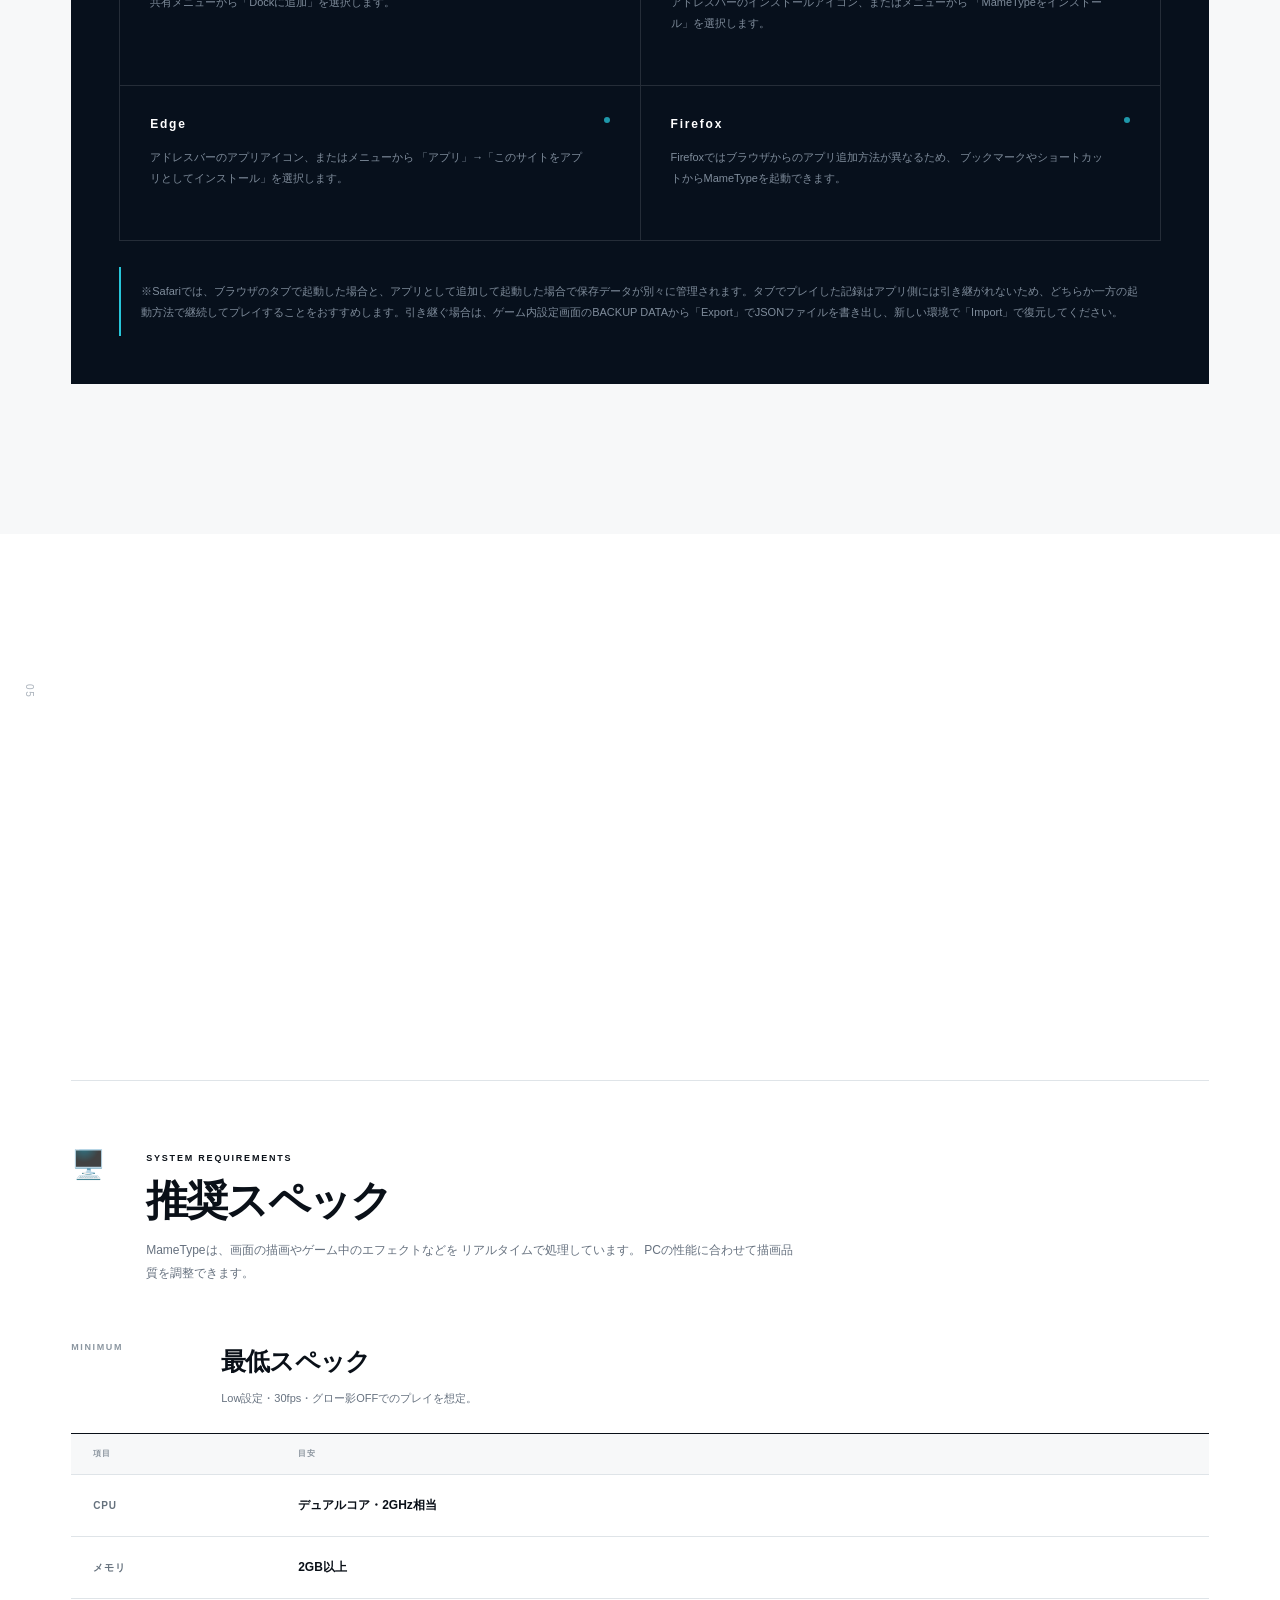
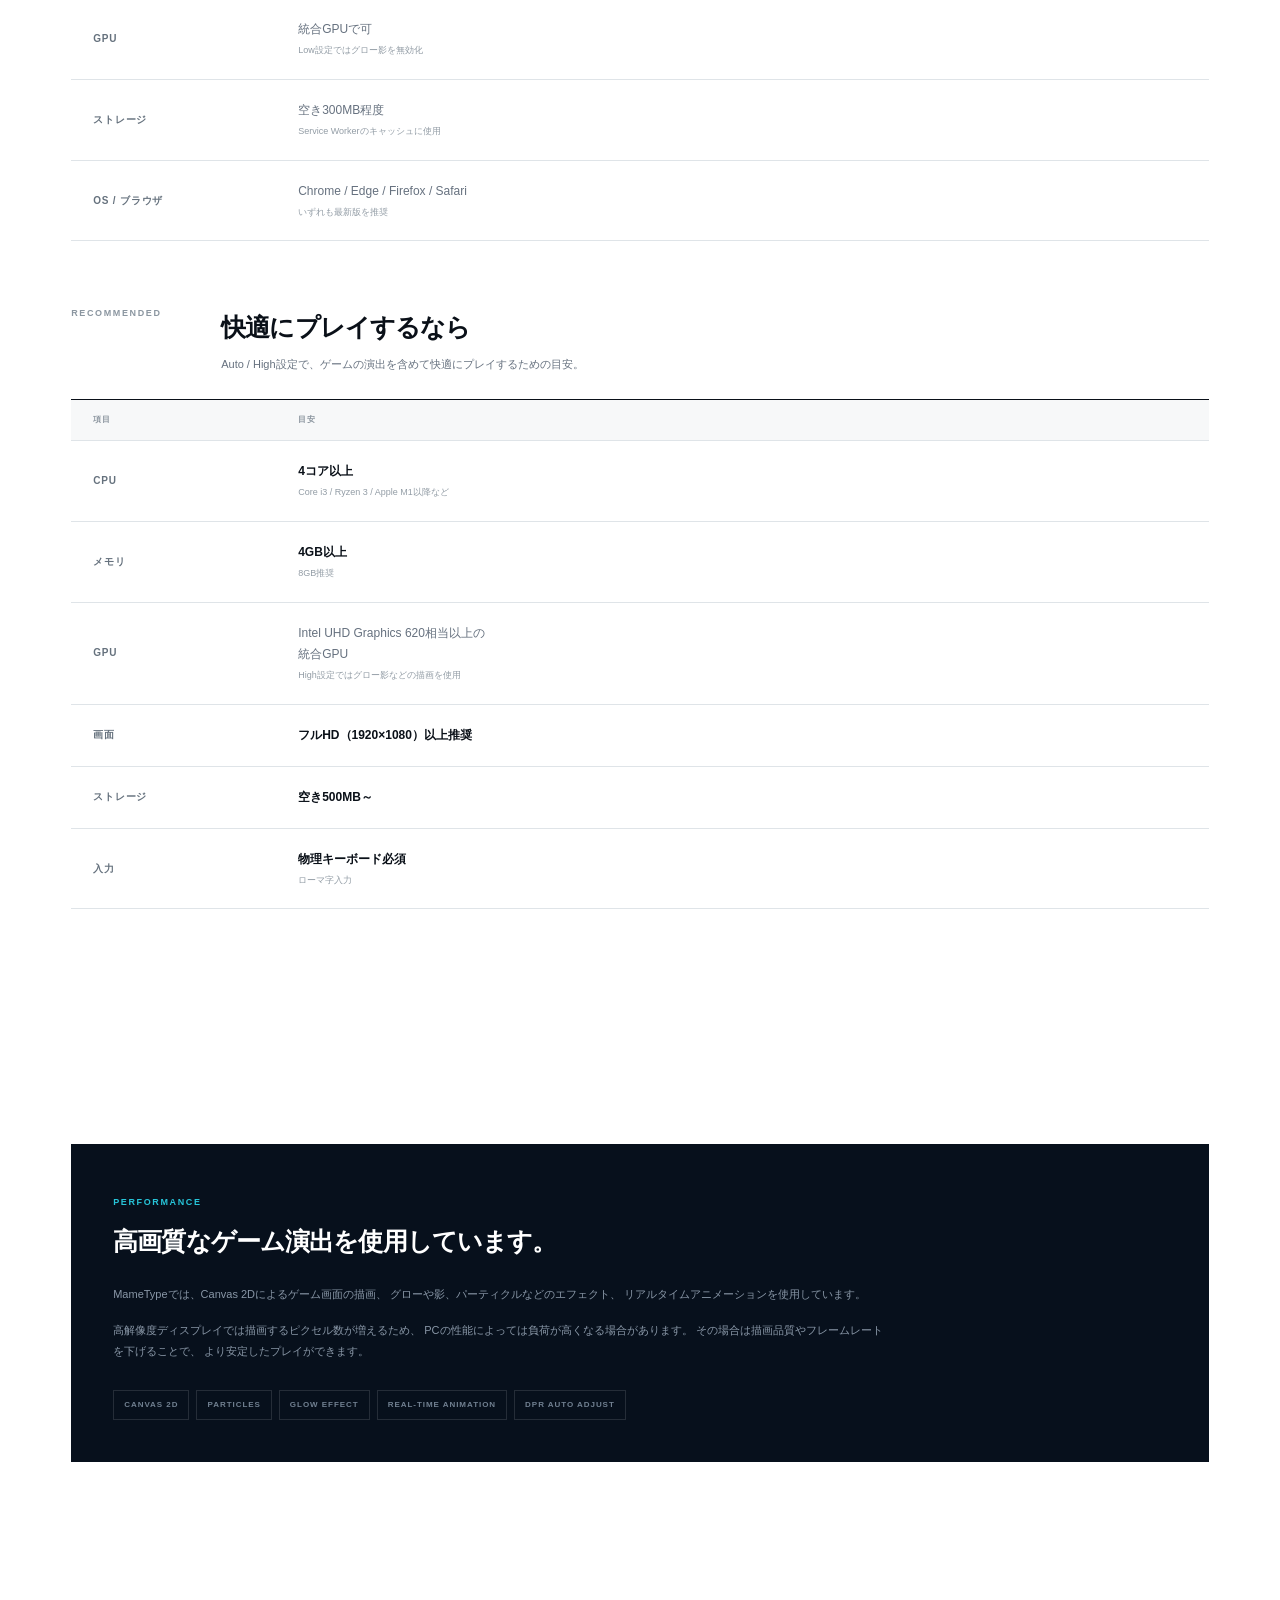
==== commit 31069ee1: "内容修正" ====
--- a/index.html
+++ b/index.html
@@ -869,7 +869,7 @@
           <div class="step-icon">↓</div>
           <p class="feature-label">SAVE TO DEVICE</p>
           <h3>MameTypeを、PCに。</h3>
-          <p>ブラウザにゲームを保存しておけば、デスクトップなどからいつでも起動できます。<br>オフラインでもプレイできるので、好きなときにタイピングを楽しめます。</p>
+          <p>アプリとして保存しておけば、デスクトップなどからいつでも起動できます。<br>オフラインでもプレイできるので、好きなときにタイピングを楽しめます。</p>
           <span class="step-note">OFFLINE PLAY</span>
         </article>
 
@@ -931,7 +931,7 @@
         </div>
 
         <p class="install-note">
-          ※Safariでは、ブラウザのタブで起動した場合と、アプリとして追加して起動した場合で保存データが別々に管理されます。タブでプレイした記録はアプリ側には引き継がれないため、どちらか一方の起動方法で継続してプレイすることをおすすめします。引き継ぐ場合は、ゲーム内の設定画面から「DAILY DATA」と「QUEST DATA」それぞれ「Export」でJSONファイルを書き出し、新しい環境で「Import」で復元してください。
+          ※Safariでは、ブラウザのタブで起動した場合と、アプリとして追加して起動した場合で保存データが別々に管理されます。タブでプレイした記録はアプリ側には引き継がれないため、どちらか一方の起動方法で継続してプレイすることをおすすめします。引き継ぐ場合は、ゲーム内設定画面のBACKUP DATAから「Export」でJSONファイルを書き出し、新しい環境で「Import」で復元してください。
         </p>
       </div>
     </section>
@@ -1083,7 +1083,7 @@
 
           <div class="spec-row">
             <span>画面</span>
-              <strong>フルHD（1920×1080）推奨<br><small>4Kなどの高解像度では描画負荷が高くなります。</small></strong>
+              <strong>フルHD（1920×1080）以上推奨</strong>
           </div>
 
           <div class="spec-row">
